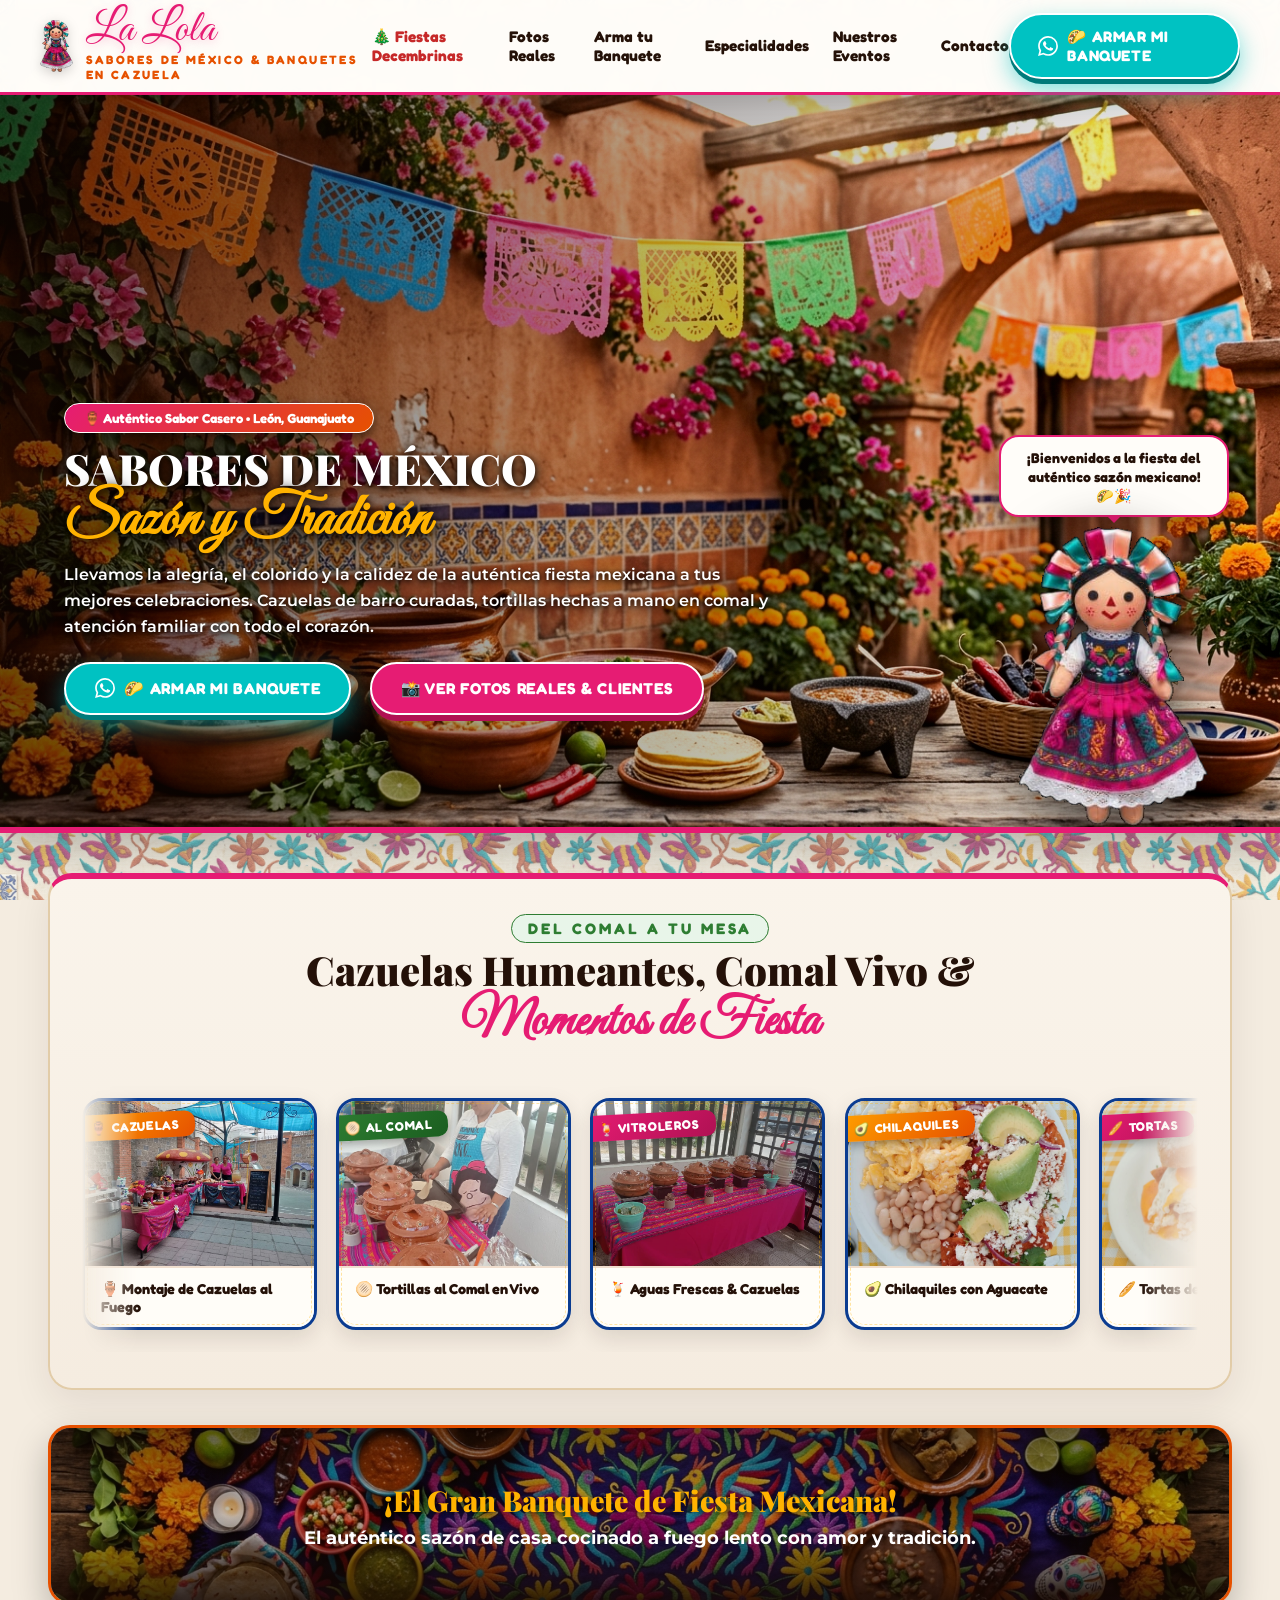
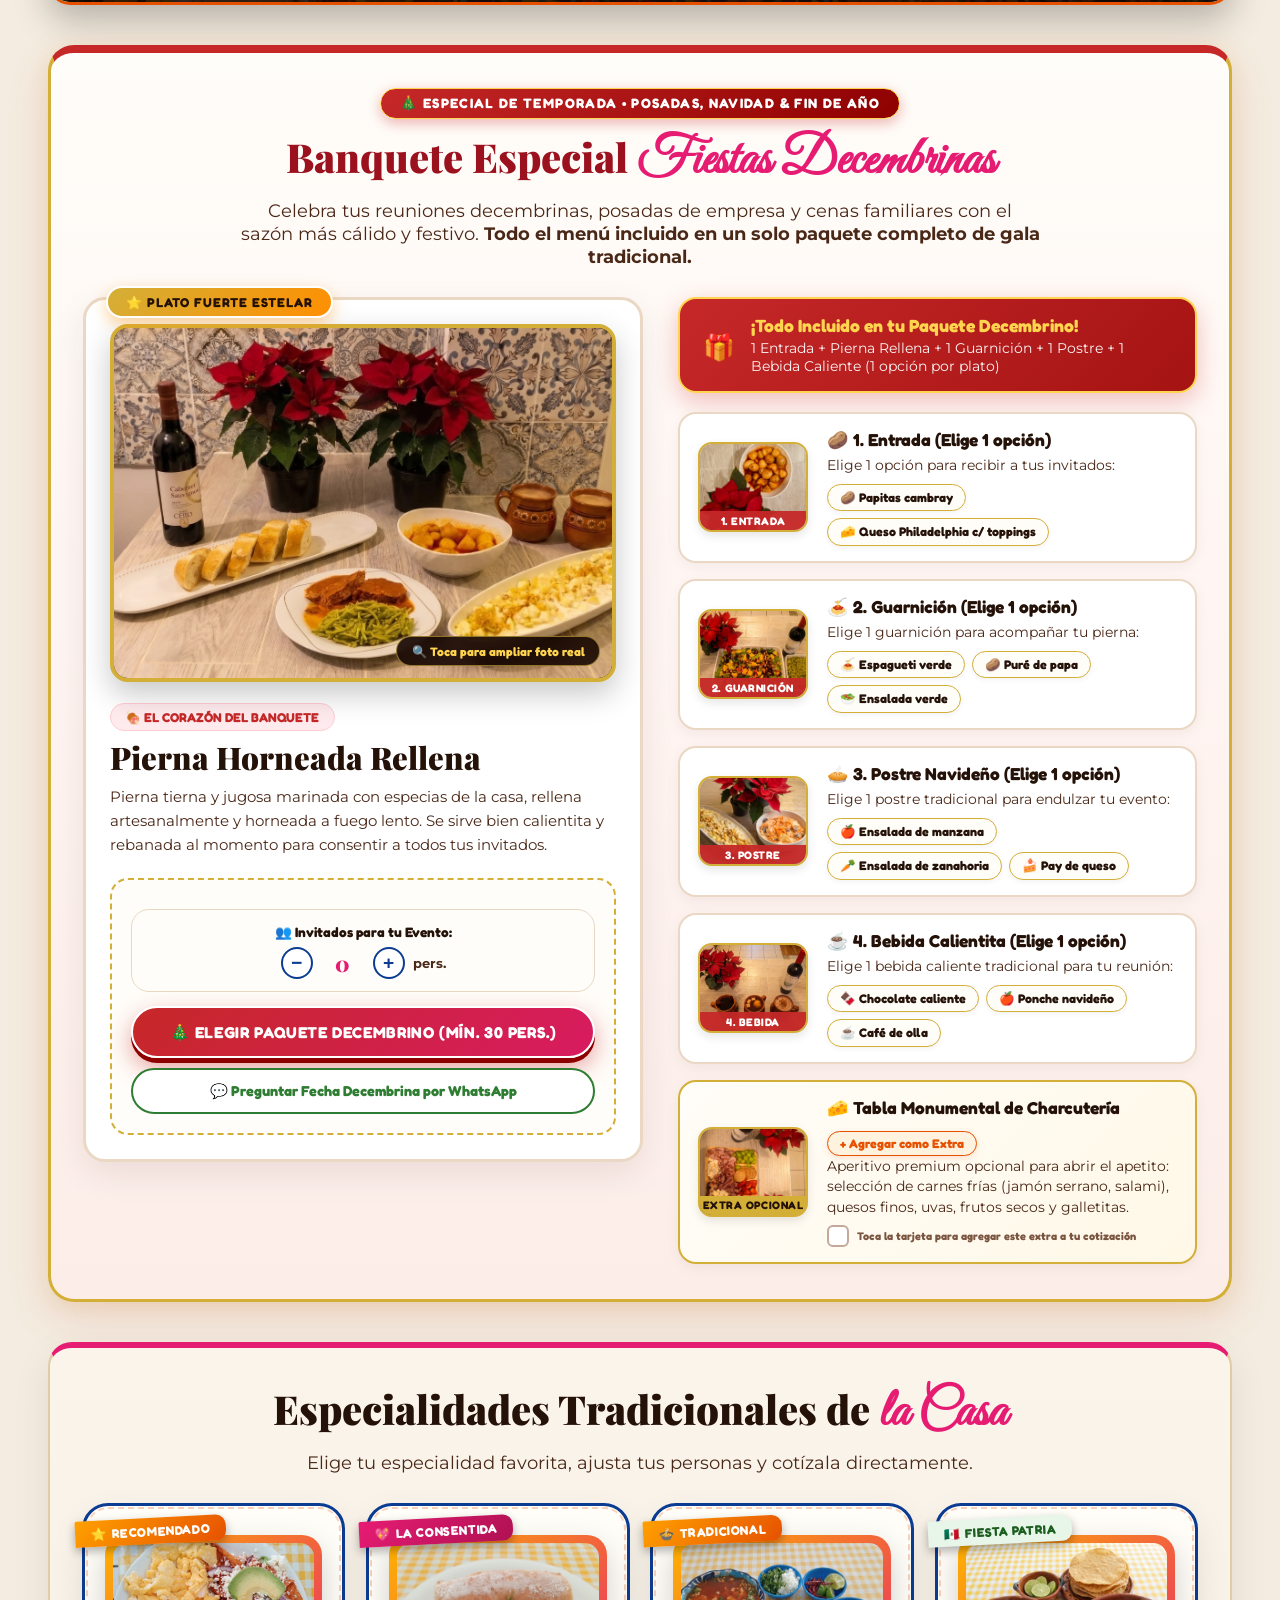
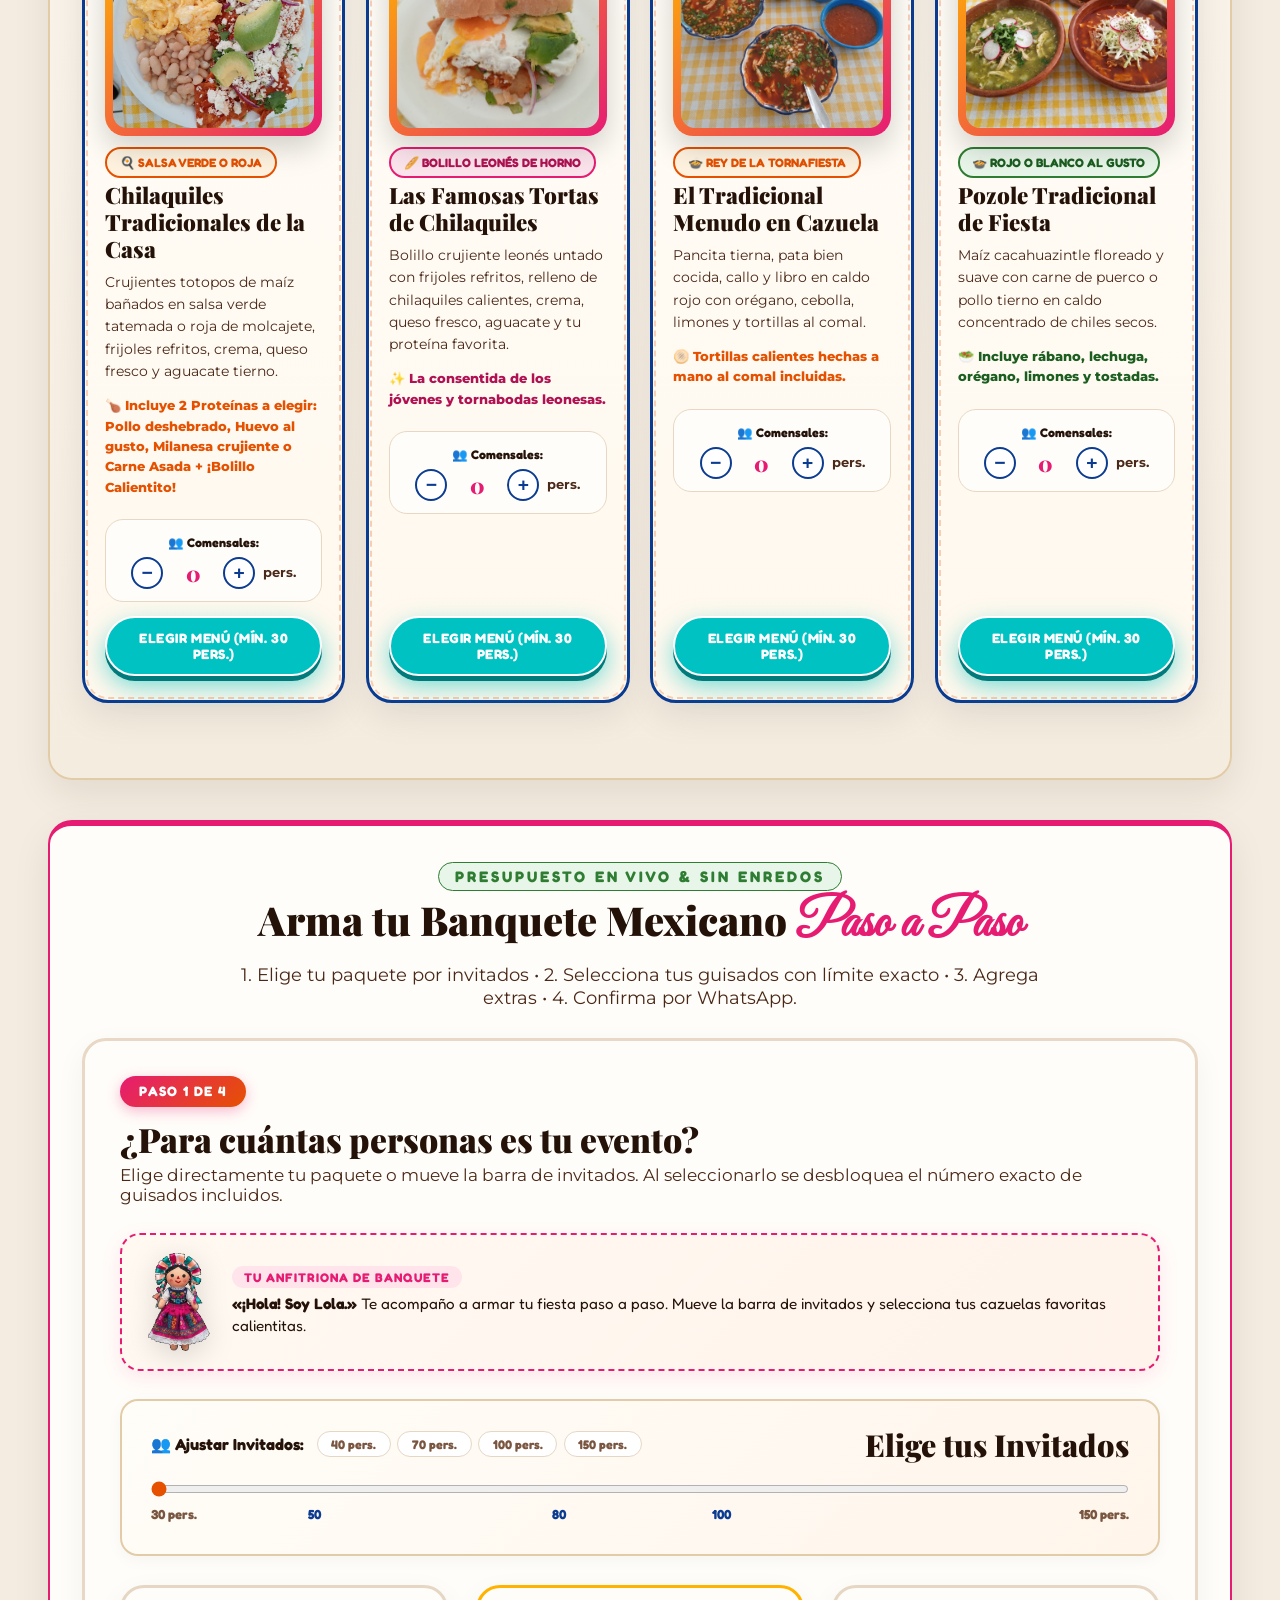
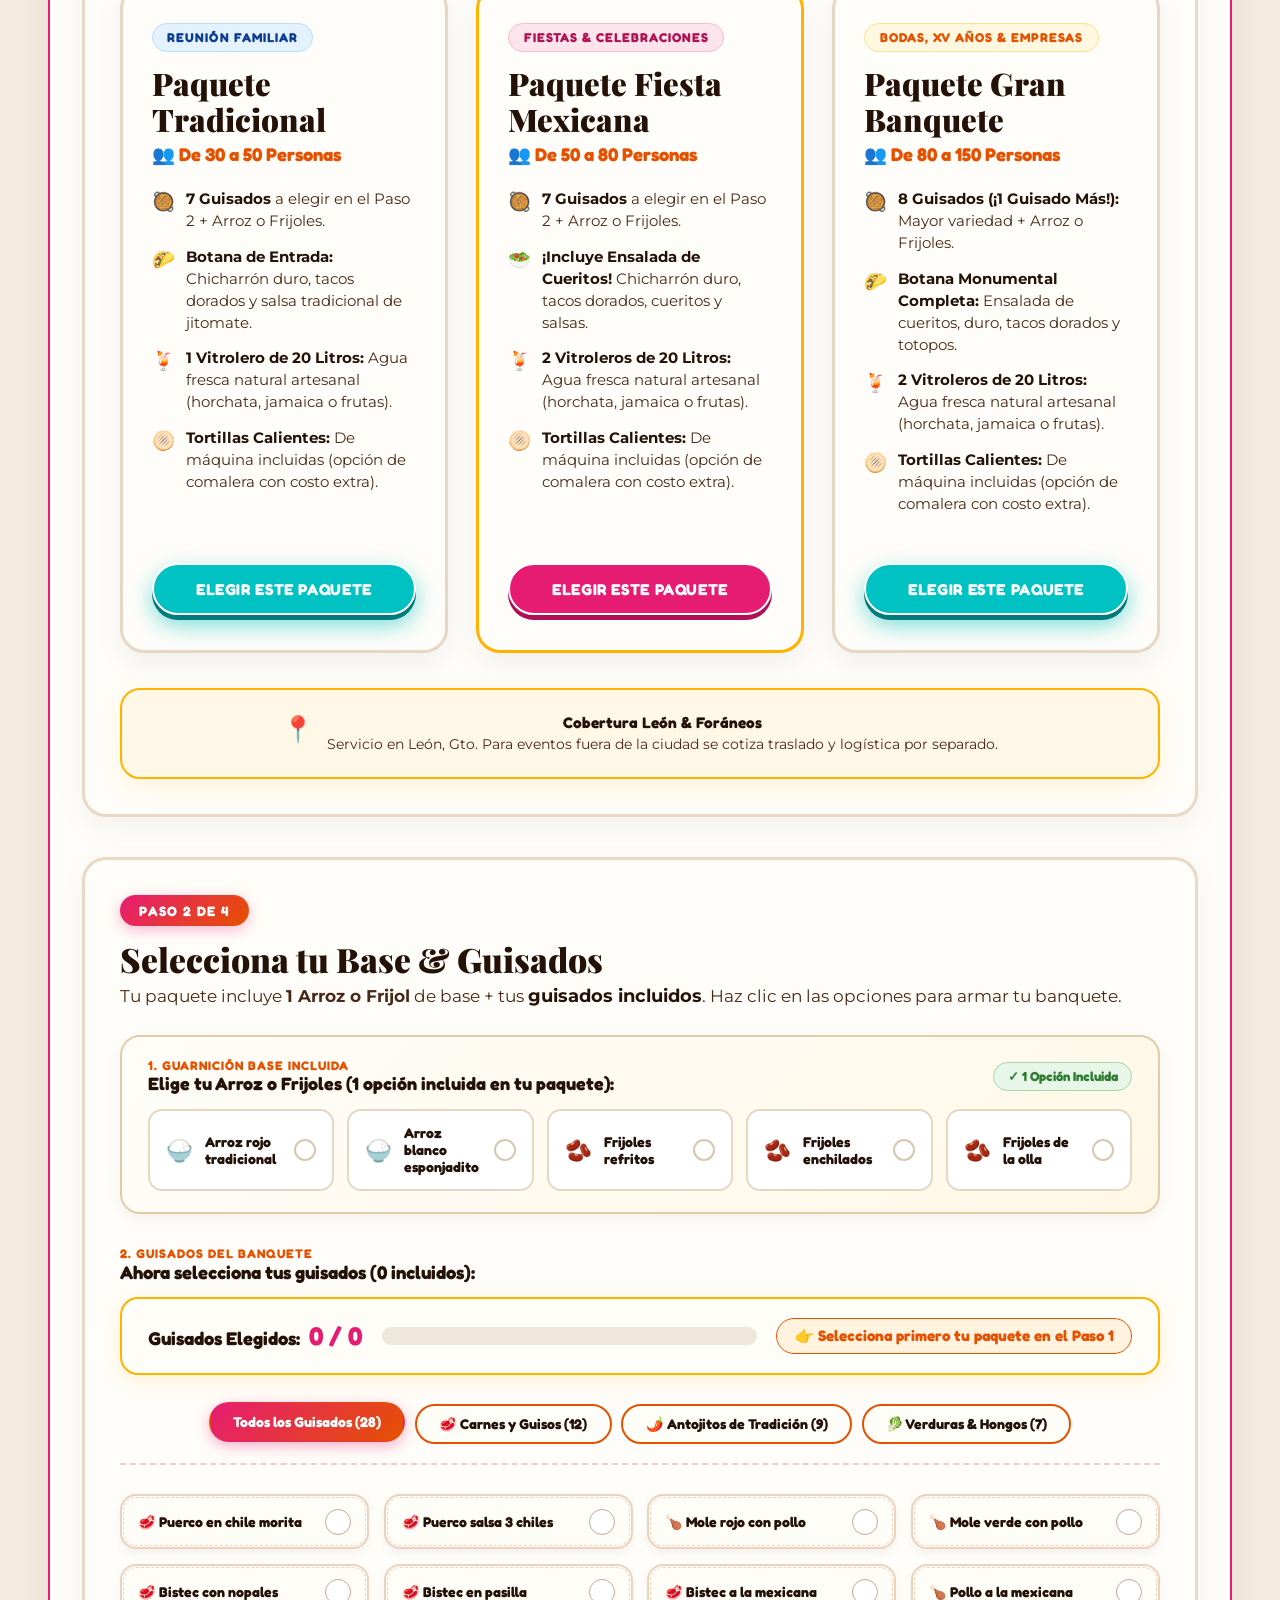
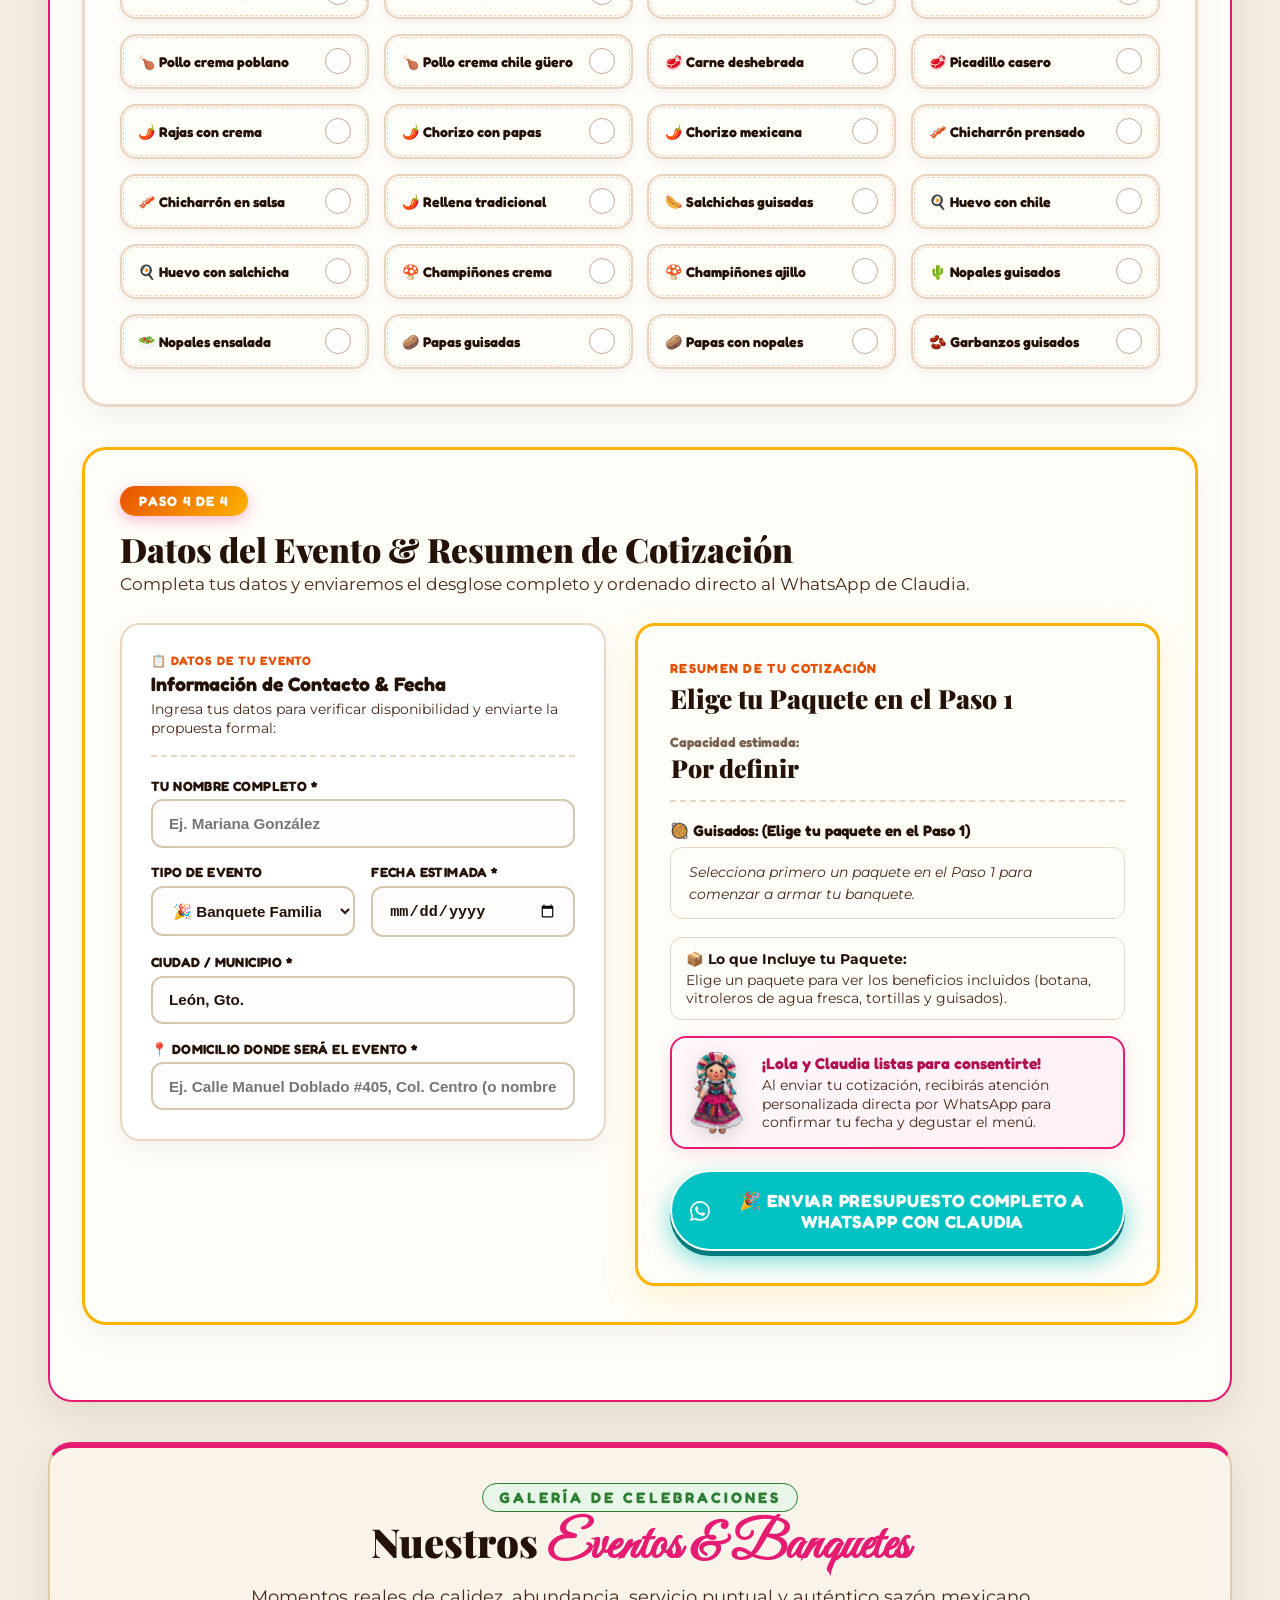
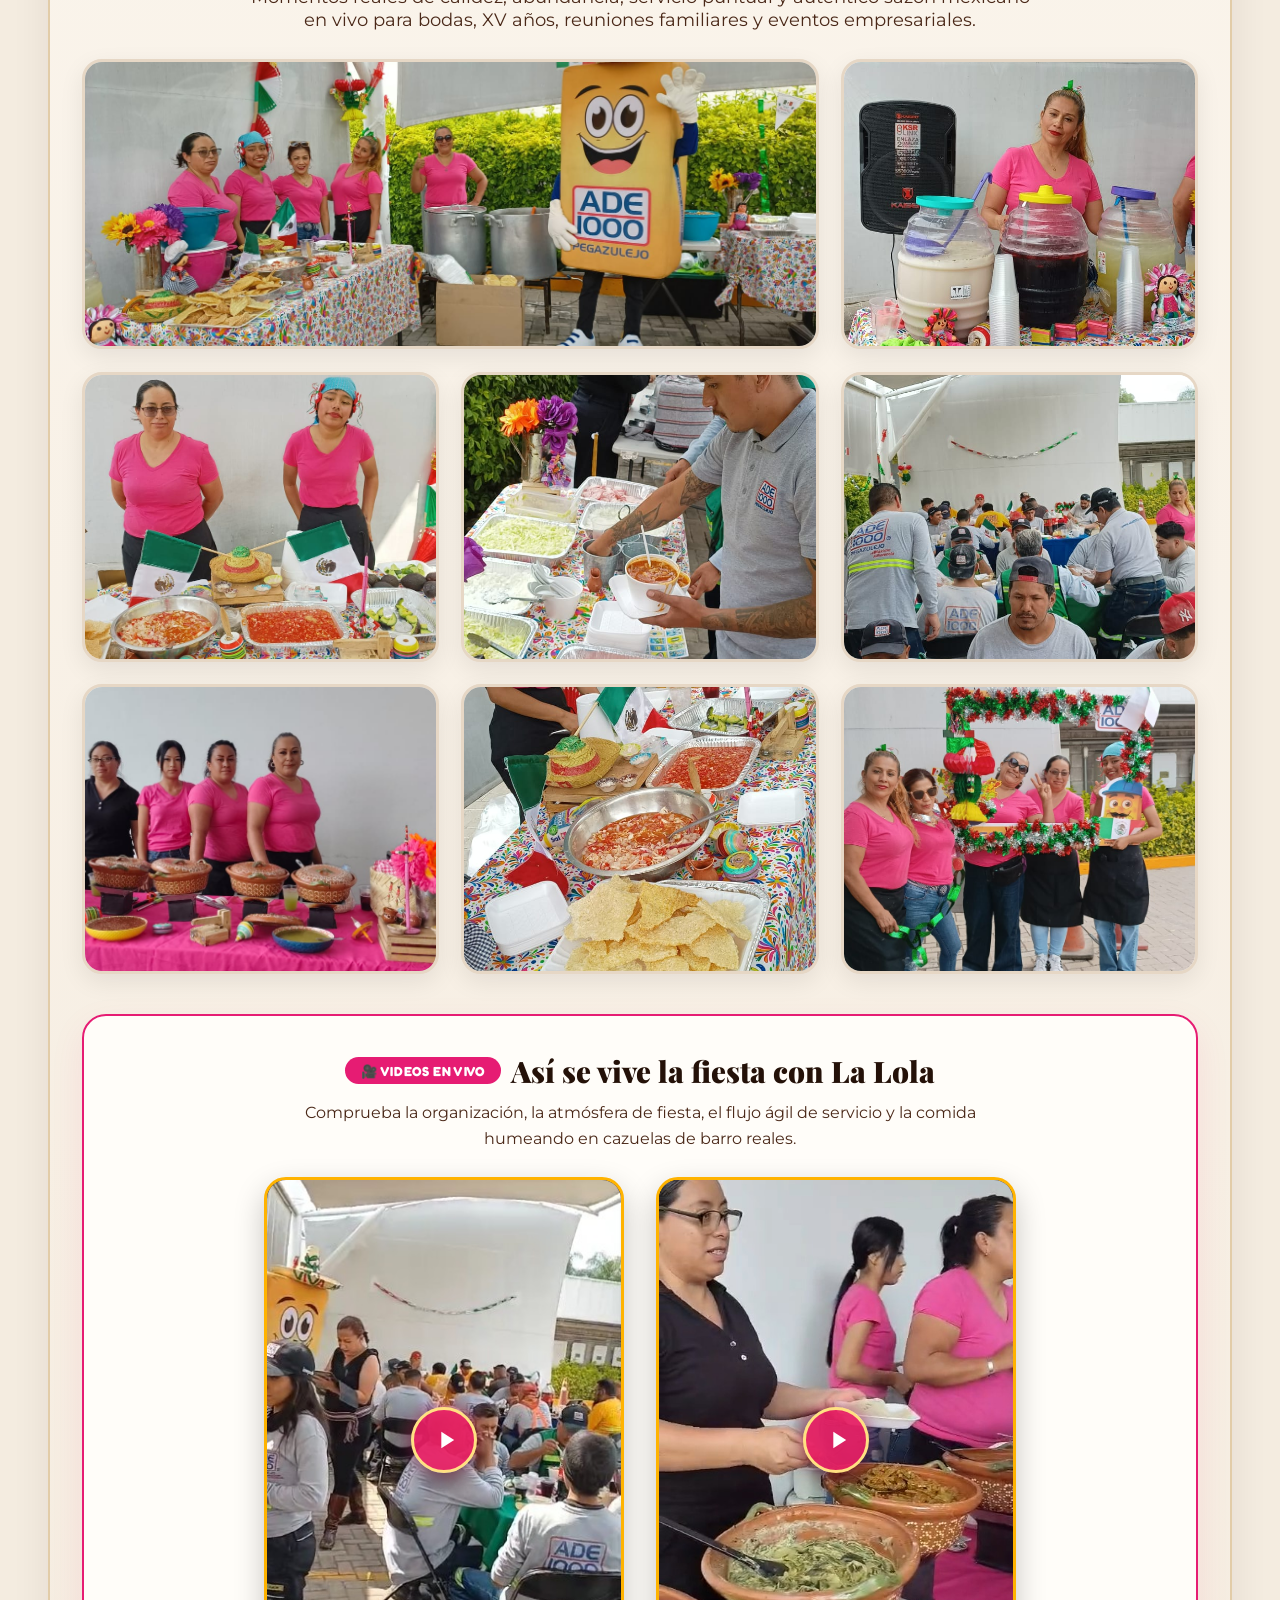
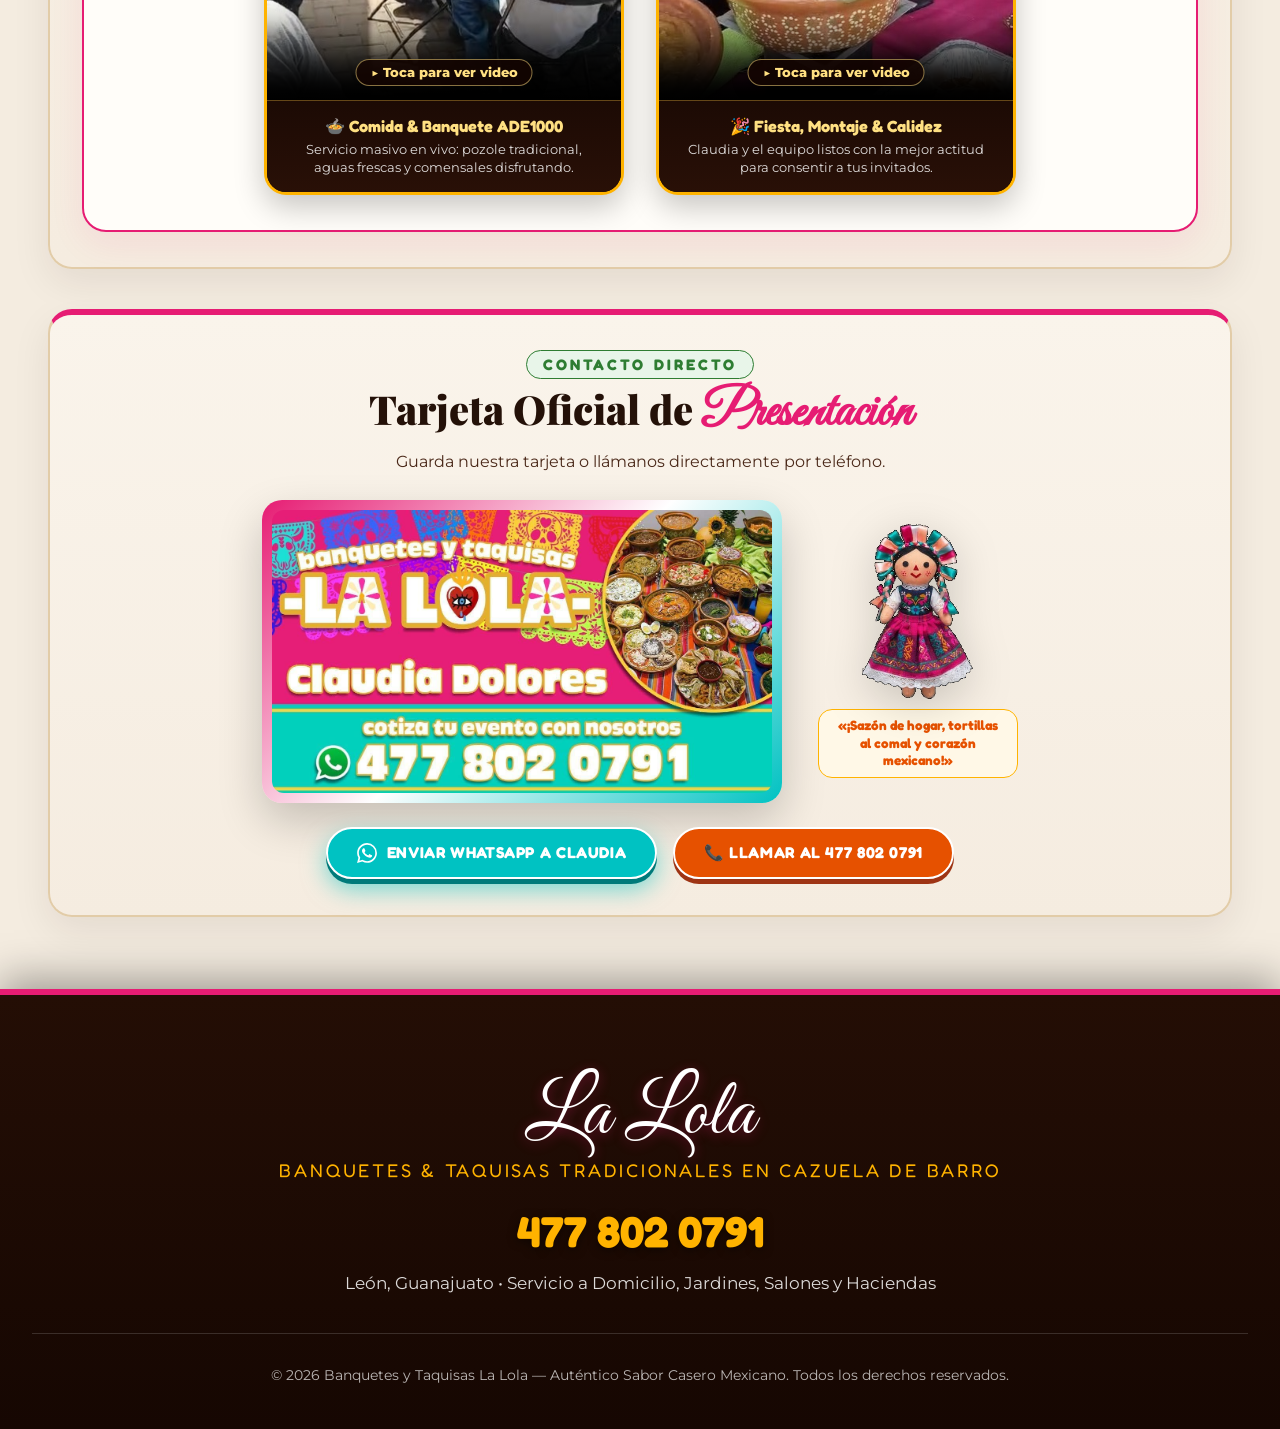
==== index_original_github.html @ 36b6bfe5 "Implementar reproduccion bajo demanda (Tap to Play) con preload none para maximo ahorro de datos y f" ====
<!DOCTYPE html>
<html lang="es">
<head>
    <meta charset="UTF-8">
    <meta name="viewport" content="width=device-width, initial-scale=1.0">
    <title>La Lola — Sabores de México & Banquetes Tradicionales en Cazuela</title>
    <meta name="description" content="Banquetes y Taquisas La Lola en León, Gto. Auténtico arte culinario mexicano, cazuelas de barro curadas, tortillas hechas al comal y banquetes festivos para bodas y celebraciones.">
    <meta property="og:title" content="La Lola — Sabores de México & Banquetes Tradicionales">
    <meta property="og:description" content="¡Bienvenidos a la Fiesta! Cazuelas de barro curadas, tortillas al comal y sazón casero para tus eventos en León y Guanajuato.">
    
    <meta name="theme-color" content="#E61C73">
    <meta name="apple-mobile-web-app-capable" content="yes">
    <meta name="apple-mobile-web-app-status-bar-style" content="black-translucent">
    <meta name="apple-mobile-web-app-title" content="La Lola">
    <link rel="manifest" href="manifest.json">
    <link rel="apple-touch-icon" href="img/mexican_folk_hero_banner.jpg">
    
    <!-- Fuentes Google: Festivas y de Rótulo Tradicional Mexicano -->
    <link rel="preconnect" href="https://fonts.googleapis.com">
    <link rel="preconnect" href="https://fonts.gstatic.com" crossorigin>
    <link href="https://fonts.googleapis.com/css2?family=Fredoka:wght@600;700;800&family=Great+Vibes&family=Montserrat:wght@500;600;700;800&family=Playfair+Display:ital,wght@0,700;0,900;1,700;1,900&display=block" rel="stylesheet">
    
    <!-- ANTI-FOUT: Evita 100% el brinco visual al recargar la página -->
    <style>
        html.wf-loading body { opacity: 0 !important; visibility: hidden !important; }
        html.wf-active body { opacity: 1 !important; visibility: visible !important; transition: opacity 0.25s ease-in; }
    </style>
    <script>
        document.documentElement.classList.add('wf-loading');
        if ('fonts' in document) {
            Promise.all([
                document.fonts.load("900 2rem 'Playfair Display'"),
                document.fonts.load("400 3rem 'Great Vibes'"),
                document.fonts.load("700 1rem 'Fredoka'"),
                document.fonts.load("600 1rem 'Montserrat'")
            ]).then(function() {
                document.documentElement.classList.remove('wf-loading');
                document.documentElement.classList.add('wf-active');
            }).catch(function() {
                document.documentElement.classList.remove('wf-loading');
                document.documentElement.classList.add('wf-active');
            });
            setTimeout(function() {
                document.documentElement.classList.remove('wf-loading');
                document.documentElement.classList.add('wf-active');
            }, 300);
        } else {
            document.documentElement.classList.remove('wf-loading');
            document.documentElement.classList.add('wf-active');
        }
    </script>
<style>
        :root {
            /* ===== PALETA VIVA DE FOLCLOR & GASTRONOMÍA MEXICANA ===== */
            --rosa-mexicano: #E61C73;
            --rosa-mexicano-dark: #B01153;
            --talavera-azul: #0B3C91;
            --talavera-azul-claro: #1976D2;
            --talavera-amarillo: #FFB300;
            --cempasuchil: #FF6D00;
            --cempasuchil-fuego: #E65100;
            --verde-mexicano: #2E7D32;
            --verde-agave: #1B5E20;
            
            /* Color Secundario Tarjeta / WhatsApp (#00C2C2) */
            --azul-turquesa: #00C2C2;
            --azul-turquesa-hover: #009E9E;
            --azul-turquesa-bevel: #007A7A;
            --azul-turquesa-glow: rgba(0, 194, 194, 0.55);
            
            /* Fondos y Textos */
            --bg-manta-crema: #FFFDF9;
            --chocolate-texto: #241108;
            --chocolate-suave: #4A2818;
            
            --font-title: 'Playfair Display', Georgia, serif;
            --font-folk: 'Fredoka', 'Montserrat', sans-serif;
            --font-cursive: 'Great Vibes', cursive;
            --font-body: 'Montserrat', sans-serif;
        }

        *, *::before, *::after { margin: 0; padding: 0; box-sizing: border-box; }

        html { scroll-behavior: smooth; }

        /* ===== FONDO GENERAL: TEXTURA DE BORDADO OTOMÍ & TALAVERA MEXICANA VIBRANTE ===== */
        body {
            font-family: var(--font-body);
            color: var(--chocolate-texto);
            overflow-x: hidden;
            background-color: #F4ECE0;
            background-image: 
                linear-gradient(rgba(255, 253, 248, 0.38), rgba(255, 253, 248, 0.38)),
                url('img/mexican_folk_pattern_bg.jpg');
            background-size: auto, 580px auto;
            background-attachment: fixed;
            -webkit-font-smoothing: antialiased;
        }

        /* ===== ENCABEZADO / NAVBAR ===== */
        header {
            background: rgba(255, 253, 249, 0.98);
            backdrop-filter: blur(15px);
            padding: 0.6rem 2.5rem;
            display: flex;
            align-items: center;
            justify-content: space-between;
            border-bottom: 3.5px solid var(--rosa-mexicano);
            box-shadow: 0 6px 25px rgba(0,0,0,0.18);
            position: sticky;
            top: 0;
            z-index: 1000;
        }

        .brand-logo {
            display: flex;
            flex-direction: column;
            text-decoration: none;
        }

        .brand-name {
            font-family: var(--font-cursive);
            font-size: 2.8rem;
            color: var(--rosa-mexicano);
            line-height: 0.9;
            text-shadow: 0 2px 8px rgba(230, 28, 115, 0.25);
        }

        .brand-tag {
            font-family: var(--font-folk);
            font-size: 0.75rem;
            font-weight: 800;
            letter-spacing: 0.2em;
            text-transform: uppercase;
            color: var(--cempasuchil-fuego);
            margin-top: 2px;
        }

        .nav-menu {
            display: flex;
            gap: 1.5rem;
            list-style: none;
            align-items: center;
        }

        .nav-link {
            text-decoration: none;
            font-family: var(--font-folk);
            font-size: 0.96rem;
            font-weight: 800;
            color: var(--chocolate-texto);
            transition: color 0.2s ease;
        }

        .nav-link:hover { color: var(--rosa-mexicano); }

        /* ===== BOTÓN TURQUESA VIVO 3D (#00C2C2) ===== */
        .btn-turquesa-3d {
            display: inline-flex;
            align-items: center;
            justify-content: center;
            gap: 0.6rem;
            padding: 0.9rem 1.8rem;
            background-color: var(--azul-turquesa);
            color: #FFFFFF !important;
            font-family: var(--font-folk);
            font-size: 0.98rem;
            font-weight: 800;
            letter-spacing: 0.04em;
            text-transform: uppercase;
            text-decoration: none;
            border-radius: 50px;
            border: 2px solid #FFFFFF;
            box-shadow: 0 5px 0 var(--azul-turquesa-bevel), 0 10px 25px var(--azul-turquesa-glow);
            transition: all 0.2s ease;
            cursor: pointer;
        }

        .btn-turquesa-3d svg { width: 20px; height: 20px; fill: currentColor; flex-shrink: 0; }

        .btn-turquesa-3d:hover {
            transform: translateY(2px);
            box-shadow: 0 3px 0 var(--azul-turquesa-bevel), 0 8px 20px rgba(0, 194, 194, 0.7);
            background-color: var(--azul-turquesa-hover);
        }

        .btn-turquesa-3d:active {
            transform: translateY(5px);
            box-shadow: 0 0 0 var(--azul-turquesa-bevel);
        }

        /* ===== HERO: ESCENARIO VISUAL COMPACTO Y ELEGANTE ===== */
        .hero-scenic-banner-container {
            position: relative;
            width: 100%;
            max-width: 100%;
            margin: 0 0 2rem 0;
            padding: 0;
        }

        .hero-scenic-card {
            position: relative;
            border-radius: 0;
            overflow: hidden;
            border: none;
            border-bottom: 6px solid var(--rosa-mexicano);
            box-shadow: 0 16px 45px rgba(0,0,0,0.28);
            background: #1A0A04;
            min-height: clamp(660px, 82vh, 880px);
            display: flex;
            align-items: flex-end;
            width: 100%;
            padding-bottom: 3.5rem;
        }

        .hero-scenic-bg-img {
            position: absolute;
            inset: 0;
            width: 100%;
            height: 100%;
            object-fit: cover;
            object-position: center 88%;
            opacity: 1;
            filter: brightness(1.08) contrast(1.05);
            transform: scale(1.02);
            transition: transform 6s ease;
        }

        .hero-scenic-card:hover .hero-scenic-bg-img {
            transform: scale(1.05);
        }

        .hero-scenic-overlay-gradient {
            position: absolute;
            inset: 0;
            background: linear-gradient(90deg, 
                rgba(18, 6, 2, 0.62) 0%, 
                rgba(18, 6, 2, 0.32) 48%, 
                rgba(18, 6, 2, 0.04) 100%
            );
        }

        .hero-scenic-content {
            position: relative;
            z-index: 10;
            max-width: 780px;
            padding: 3.5rem 2rem;
            margin-left: max(2rem, calc((100vw - 1440px) / 2));
            color: #FFFFFF;
        }

        .hero-pill-badge {
            display: inline-flex;
            align-items: center;
            gap: 0.5rem;
            background: linear-gradient(135deg, var(--rosa-mexicano), var(--cempasuchil-fuego));
            border: 1.5px solid #FFFFFF;
            color: #FFFFFF;
            padding: 0.35rem 1.2rem;
            border-radius: 50px;
            font-family: var(--font-folk);
            font-size: 0.82rem;
            font-weight: 800;
            margin-bottom: 0.8rem;
            box-shadow: 0 4px 12px rgba(0,0,0,0.5);
        }

        .hero-scenic-title {
            font-family: var(--font-title);
            font-size: clamp(1.8rem, 3.4vw, 2.7rem);
            font-weight: 900;
            line-height: 1.1;
            color: #FFFFFF;
            text-shadow: 0 4px 16px rgba(0,0,0,0.95), 0 2px 6px rgba(0,0,0,0.9);
            margin-bottom: 0.8rem;
        }

        .hero-scenic-title .cursive-highlight {
            color: var(--talavera-amarillo);
            font-family: var(--font-cursive);
            font-size: 1.35em;
            display: block;
            line-height: 0.95;
            text-shadow: 0 4px 20px rgba(0,0,0,0.95), 0 2px 8px rgba(0,0,0,0.9);
        }

        .hero-scenic-desc {
            font-size: 1.02rem;
            line-height: 1.6;
            color: #FFFFFF;
            margin-bottom: 1.4rem;
            font-weight: 600;
            text-shadow: 0 3px 12px rgba(0,0,0,0.95), 0 1px 4px rgba(0,0,0,0.9);
        }

        /* ===== CONTENEDOR DE SECCIONES: MARCO FOLCLÓRICO COMPACTO ===== */
        .main-folk-canvas {
            width: 95%;
            max-width: 1440px;
            margin: 2rem auto 4.5rem;
            padding: 0 1rem;
        }

        .section-folk-block {
            background: linear-gradient(180deg, #FAF4EB 0%, #F5ECE0 100%);
            border: 2px solid #E2CCA8;
            border-top: 6px solid var(--rosa-mexicano);
            border-radius: 24px;
            padding: 2.2rem 2rem;
            box-shadow: 0 14px 38px rgba(36, 17, 8, 0.08);
            margin-top: 2.5rem;
            position: relative;
        }

        .step-block {
            background: #FFFFFF;
            border: 2px solid #EAD8C5;
            border-radius: 20px;
            padding: 1.8rem 1.6rem;
            box-shadow: 0 6px 20px rgba(36, 17, 8, 0.04);
            margin-bottom: 2rem;
        }

        .section-folk-heading {
            text-align: center;
            max-width: 800px;
            margin: 0 auto 1.8rem;
        }

        .section-folk-heading .eyebrow-folk {
            font-family: var(--font-folk);
            font-size: 0.95rem;
            font-weight: 800;
            letter-spacing: 0.2em;
            text-transform: uppercase;
            color: var(--verde-mexicano);
            display: inline-block;
            margin-bottom: 0.3rem;
            background: #E8F5E9;
            padding: 0.25rem 1rem;
            border-radius: 30px;
            border: 1.5px solid var(--verde-mexicano);
        }

        .section-folk-heading h2 {
            font-family: var(--font-title);
            font-size: clamp(1.7rem, 3.2vw, 2.5rem);
            font-weight: 900;
            color: var(--chocolate-texto);
            line-height: 1.15;
            margin-bottom: 0.5rem;
        }

        .section-folk-heading h2 span {
            color: var(--rosa-mexicano);
            font-family: var(--font-cursive);
            font-size: 1.3em;
            display: inline-block;
        }

        /* ===== ETIQUETAS COLOQUIALES TIPO CINTA DE MERCADO ===== */
        .ribbon-market-tag {
            position: absolute;
            top: 12px;
            left: -10px;
            padding: 0.35rem 1rem;
            font-family: var(--font-folk);
            font-size: 0.78rem;
            font-weight: 900;
            letter-spacing: 0.05em;
            text-transform: uppercase;
            color: #FFFFFF;
            border-radius: 2px 10px 10px 0;
            box-shadow: 0 4px 10px rgba(0,0,0,0.3);
            transform: rotate(-3deg);
            z-index: 10;
        }

        .ribbon-market-tag.amarillo { background: linear-gradient(135deg, #FFA000, #E65100); }
        .ribbon-market-tag.rosa { background: linear-gradient(135deg, #E61C73, #B01153); }
        .ribbon-market-tag.verde { background: linear-gradient(135deg, #2E7D32, #1B5E20); }

        /* ===== BANNER BODEGÓN FESTIVO INTERMEDIO ===== */
        .festive-flatlay-banner {
            border-radius: 22px;
            overflow: hidden;
            border: 3.5px solid var(--cempasuchil-fuego);
            box-shadow: 0 15px 35px rgba(0,0,0,0.25);
            margin: 2.2rem 0;
            position: relative;
            height: 180px;
        }

        .festive-flatlay-banner img {
            width: 100%;
            height: 100%;
            object-fit: cover;
            display: block;
        }

        .festive-flatlay-banner-text {
            position: absolute;
            inset: 0;
            background: linear-gradient(0deg, rgba(20, 7, 2, 0.88) 0%, rgba(20, 7, 2, 0.25) 50%, rgba(20, 7, 2, 0.6) 100%);
            display: flex;
            flex-direction: column;
            align-items: center;
            justify-content: center;
            text-align: center;
            color: #FFFFFF;
            padding: 1.2rem;
        }

        .festive-flatlay-banner-text h3 {
            font-family: var(--font-title);
            font-size: 1.8rem;
            font-weight: 900;
            color: var(--talavera-amarillo);
            text-shadow: 0 2px 8px rgba(0,0,0,0.9);
        }

        /* ===== LOS 32 GUISADOS: FICHAS DE LOTERÍA & TABLITAS DE FONDA ===== */
        .filter-tabs-row {
            display: flex;
            justify-content: center;
            gap: 0.6rem;
            flex-wrap: wrap;
            margin-bottom: 1.8rem;
            padding-bottom: 1.2rem;
            border-bottom: 2px dashed rgba(230, 28, 115, 0.25);
        }

        .folk-tab-btn {
            background: #FFFDF8;
            border: 2px solid var(--cempasuchil-fuego);
            padding: 0.6rem 1.4rem;
            border-radius: 30px;
            font-family: var(--font-folk);
            font-size: 0.88rem;
            font-weight: 800;
            color: var(--chocolate-texto);
            cursor: pointer;
            transition: all 0.25s ease;
        }

        .folk-tab-btn.active, .folk-tab-btn:hover {
            background: linear-gradient(135deg, var(--rosa-mexicano), var(--cempasuchil-fuego));
            color: #FFFFFF;
            border-color: transparent;
            box-shadow: 0 4px 14px rgba(230, 28, 115, 0.35);
            transform: translateY(-2px);
        }

        .guisados-grid-32 {
            display: grid;
            grid-template-columns: repeat(auto-fill, minmax(215px, 1fr));
            gap: 0.9rem;
        }

        /* Ficha de Lotería Mexicana Tradicional */
        .guisado-item-card {
            background: #FFFDF8;
            border: 2px solid #E8D3BF;
            border-radius: 16px;
            padding: 0.8rem 1rem;
            display: flex;
            align-items: center;
            justify-content: space-between;
            cursor: pointer;
            user-select: none;
            box-shadow: 0 4px 10px rgba(36, 17, 8, 0.05);
            transition: all 0.25s ease;
            position: relative;
            outline: 1.2px dashed rgba(230, 81, 0, 0.25);
            outline-offset: -4px;
        }

        .guisado-item-card:hover {
            transform: translateY(-3px) rotate(-0.5deg);
            border-color: var(--rosa-mexicano);
            background: #FFF6FA;
            box-shadow: 0 8px 20px rgba(230, 28, 115, 0.2);
            outline-color: var(--rosa-mexicano);
        }

        .guisado-item-card.selected {
            background: linear-gradient(135deg, #FFF0F6 0%, #FFE5F0 100%);
            border-color: var(--rosa-mexicano);
            border-width: 2px;
            transform: translateY(-2px) scale(1.01);
            box-shadow: 0 6px 18px rgba(230, 28, 115, 0.25);
            outline-color: var(--rosa-mexicano);
        }

        .guisado-item-name {
            font-family: var(--font-folk);
            font-size: 0.88rem;
            font-weight: 800;
            color: var(--chocolate-texto);
            display: flex;
            align-items: center;
            gap: 0.55rem;
        }

        /* Sello Circular de Aprobado / Lotería */
        .guisado-check-box {
            width: 26px;
            height: 26px;
            border-radius: 50%;
            border: 1.5px solid #C4A89A;
            display: flex;
            align-items: center;
            justify-content: center;
            font-size: 0.85rem;
            font-weight: 900;
            color: transparent;
            transition: all 0.2s ease;
            flex-shrink: 0;
            background: #FFFFFF;
        }

        .guisado-item-card.selected .guisado-check-box {
            background: linear-gradient(135deg, var(--rosa-mexicano), var(--cempasuchil-fuego));
            border-color: #FFFFFF;
            color: #FFFFFF;
            box-shadow: 0 2px 6px rgba(230, 28, 115, 0.35);
        }

        /* ===== CHILAQUILES Y TORTAS: CAZUELAS DE FONDA ===== */
        .dishes-2col-layout {
            display: grid;
            grid-template-columns: 1fr 1fr;
            gap: 2.4rem;
            align-items: center;
            background: linear-gradient(180deg, #FFFDF8 0%, #FFF8ED 100%);
            border: 3.5px solid var(--talavera-azul);
            border-radius: 26px;
            padding: 2.2rem 2.2rem;
            box-shadow: 0 14px 35px rgba(0,0,0,0.08);
            position: relative;
            margin-bottom: 2rem;
            outline: 2px dashed rgba(230, 81, 0, 0.25);
            outline-offset: -6px;
        }

        .dishes-2col-layout.reversed { grid-template-columns: 1fr 1fr; }

        /* ===== 4 ESPECIALIDADES INDEPENDIENTES EN REJILLA HORIZONTAL ===== */
        .dishes-4col-horizontal-grid,
        .dishes-3col-horizontal-grid {
            display: grid;
            grid-template-columns: repeat(4, 1fr);
            gap: 1.3rem;
            align-items: stretch;
            margin-bottom: 2.5rem;
        }

        .dish-folk-card-col {
            display: flex;
            flex-direction: column;
            justify-content: space-between;
            background: linear-gradient(180deg, #FFFDF8 0%, #FFF8ED 100%);
            border: 3.5px solid var(--talavera-azul);
            border-radius: 26px;
            padding: 1.8rem 1.25rem 1.5rem;
            box-shadow: 0 14px 35px rgba(0,0,0,0.08);
            position: relative;
            outline: 2px dashed rgba(230, 81, 0, 0.25);
            outline-offset: -6px;
            transition: transform 0.3s ease, box-shadow 0.3s ease;
        }

        .dish-folk-card-col:hover {
            transform: translateY(-6px);
            box-shadow: 0 20px 42px rgba(0,0,0,0.13);
        }

        .dish-folk-card-col .dish-photo-talavera-frame {
            margin-bottom: 1rem;
        }

        .dish-folk-card-col .dish-photo-talavera-frame img {
            height: 185px;
            width: 100%;
            object-fit: cover;
            border-radius: 14px;
            display: block;
        }

        .dish-folk-card-col h3 {
            font-family: var(--font-title);
            font-size: 1.4rem;
            font-weight: 900;
            color: var(--chocolate-texto);
            margin: 0.7rem 0 0.5rem;
            line-height: 1.2;
        }

        .dish-folk-card-col p {
            font-size: 0.9rem;
            line-height: 1.55;
            color: var(--chocolate-suave);
            margin-bottom: 0.8rem;
        }

        .specialty-guest-selector {
            background: #FFFDF9;
            border: 1.5px solid #E8D8C3;
            border-radius: 18px;
            padding: 0.75rem 0.6rem;
            margin: 0.6rem 0 0.9rem;
            text-align: center;
        }

        .guest-counter-control {
            display: flex;
            align-items: center;
            justify-content: center;
            gap: 0.5rem;
            margin-top: 0.35rem;
        }

        .btn-guest-step {
            width: 32px;
            height: 32px;
            border-radius: 50%;
            border: 2px solid var(--talavera-azul);
            background: #FFFFFF;
            color: var(--talavera-azul);
            font-size: 1.2rem;
            font-weight: 900;
            cursor: pointer;
            display: inline-flex;
            align-items: center;
            justify-content: center;
            transition: all 0.2s ease;
            line-height: 1;
        }

        .btn-guest-step:hover {
            background: var(--talavera-azul);
            color: #FFFFFF;
            transform: scale(1.1);
        }

        .guest-number-val {
            font-family: var(--font-title);
            font-size: 1.35rem;
            font-weight: 900;
            color: var(--rosa-mexicano);
            min-width: 44px;
            text-align: center;
        }

        .dish-folk-card-col .btn-turquesa-3d {
            width: 100%;
            text-align: center;
            justify-content: center;
            margin-top: auto;
            padding: 0.75rem 0.8rem;
            font-size: 0.85rem;
            border-radius: 30px;
        }

        @media (max-width: 1240px) {
            .dishes-4col-horizontal-grid,
            .dishes-3col-horizontal-grid {
                grid-template-columns: repeat(2, 1fr);
                gap: 1.6rem;
            }
        }

        @media (max-width: 680px) {
            .dishes-4col-horizontal-grid,
            .dishes-3col-horizontal-grid {
                grid-template-columns: 1fr;
                gap: 1.8rem;
            }
        }

        .dish-photo-talavera-frame {
            position: relative;
            border-radius: 20px;
            padding: 8px;
            background: linear-gradient(135deg, var(--talavera-amarillo), var(--rosa-mexicano));
            box-shadow: 0 12px 30px rgba(0,0,0,0.18);
            cursor: pointer;
            transition: transform 0.3s ease;
        }

        .dish-photo-talavera-frame:hover {
            transform: scale(1.02) rotate(-0.5deg);
        }

        .dish-photo-talavera-frame img {
            width: 100%;
            height: 270px;
            object-fit: cover;
            border-radius: 14px;
            display: block;
        }

        /* ===== FOOTER RÚSTICO Y TRADICIONAL (HACIENDA & TALAVERA) ===== */
        footer {
            background: linear-gradient(180deg, #240E05 0%, #160702 100%);
            border-top: 6px solid var(--rosa-mexicano);
            padding: 5rem 2rem 2.8rem;
            text-align: center;
            color: #FFFFFF;
            position: relative;
            box-shadow: 0 -10px 40px rgba(0,0,0,0.35);
        }

        .footer-logo {
            font-family: var(--font-cursive);
            font-size: 5rem;
            color: #FFFFFF;
            line-height: 1;
            margin-bottom: 0.3rem;
            text-shadow: 0 3px 12px rgba(230, 28, 115, 0.4);
        }

        .footer-phone {
            font-family: var(--font-folk);
            font-size: 2.7rem;
            font-weight: 900;
            color: var(--talavera-amarillo);
            text-decoration: none;
            display: inline-block;
            margin: 1rem 0;
            text-shadow: 0 2px 10px rgba(0,0,0,0.5);
            transition: transform 0.2s ease, color 0.2s ease;
        }

        .footer-phone:hover { 
            color: #FFFFFF;
            transform: scale(1.05);
        }

        /* ===== CARRETE FOTOGRÁFICO DE BANQUETE EN MOVIMIENTO (INFINITE MARQUEE) ===== */
        .marquee-carousel-wrapper {
            position: relative;
            width: 100%;
            overflow: hidden;
            padding: 0.8rem 0 1.4rem;
            mask-image: linear-gradient(90deg, transparent 0%, #000 5%, #000 95%, transparent 100%);
            -webkit-mask-image: linear-gradient(90deg, transparent 0%, #000 5%, #000 95%, transparent 100%);
        }

        .marquee-track {
            display: flex;
            gap: 1.2rem;
            width: max-content;
            animation: marqueeFolk 45s linear infinite;
        }

        .marquee-carousel-wrapper:hover .marquee-track {
            animation-play-state: paused;
        }

        @keyframes marqueeFolk {
            0% { transform: translateX(0); }
            100% { transform: translateX(-50%); }
        }

        .marquee-photo-card {
            width: 235px;
            flex-shrink: 0;
            background: #FFFDF8;
            border: 3px solid var(--talavera-azul);
            border-radius: 20px;
            overflow: hidden;
            box-shadow: 0 8px 22px rgba(36, 17, 8, 0.12);
            position: relative;
            cursor: pointer;
            transition: all 0.35s ease;
            outline: 1.5px dashed rgba(255, 179, 0, 0.35);
            outline-offset: -6px;
        }

        .marquee-photo-card:hover {
            transform: translateY(-5px) scale(1.02) rotate(-0.5deg);
            border-color: var(--rosa-mexicano);
            box-shadow: 0 14px 35px rgba(230, 28, 115, 0.3);
        }

        .marquee-photo-img {
            width: 100%;
            height: 165px;
            object-fit: cover;
            display: block;
            transition: transform 0.5s ease;
        }

        .marquee-photo-card:hover .marquee-photo-img {
            transform: scale(1.06);
        }

        .marquee-photo-caption {
            padding: 0.75rem 1rem;
            font-family: var(--font-folk);
            font-size: 0.9rem;
            font-weight: 800;
            color: var(--chocolate-texto);
            display: flex;
            align-items: center;
            gap: 0.4rem;
            background: #FFFDF8;
            border-top: 2.5px solid #F0DECE;
        }

        .marquee-controls-row {
            display: flex;
            justify-content: center;
            align-items: center;
            gap: 1rem;
            margin-top: 1rem;
        }

        .marquee-ctrl-btn {
            background: #FFFDF8;
            border: 2px solid var(--rosa-mexicano);
            color: var(--rosa-mexicano);
            width: 38px;
            height: 38px;
            border-radius: 50%;
            display: flex;
            align-items: center;
            justify-content: center;
            font-size: 1.1rem;
            font-weight: 900;
            cursor: pointer;
            transition: all 0.2s ease;
            box-shadow: 0 3px 10px rgba(230, 28, 115, 0.2);
        }

        .marquee-ctrl-btn:hover {
            background: var(--rosa-mexicano);
            color: #FFFFFF;
            transform: scale(1.08);
        }

        /* Lightbox */
        .lightbox-modal {
            position: fixed;
            inset: 0;
            z-index: 9999;
            background: rgba(20,5,2,0.96);
            backdrop-filter: blur(20px);
            display: flex;
            align-items: center;
            justify-content: center;
            opacity: 0;
            visibility: hidden;
            transition: all 0.3s ease;
            cursor: pointer;
            padding: 2rem;
        }

        .lightbox-modal.active { opacity: 1; visibility: visible; }
        .lightbox-modal img {
            max-width: 90vw;
            max-height: 85vh;
            border-radius: 18px;
            border: 4px solid var(--talavera-amarillo);
            box-shadow: 0 20px 60px rgba(0,0,0,0.6);
            object-fit: contain;
            cursor: default;
        }

        .lightbox-close-btn {
            position: absolute;
            top: 20px;
            right: 25px;
            background: rgba(255, 255, 255, 0.25);
            border: 2px solid #FFFFFF;
            color: #FFFFFF;
            font-size: 1.5rem;
            width: 46px;
            height: 46px;
            border-radius: 50%;
            cursor: pointer;
            display: flex;
            align-items: center;
            justify-content: center;
            transition: all 0.2s ease;
            z-index: 10005;
        }

        .lightbox-close-btn:hover {
            background: #C62828;
            transform: scale(1.12);
        }

        /* ===== SECCIÓN PAQUETES TRADICIONALES ===== */
        .packages-grid {
            display: grid;
            grid-template-columns: repeat(3, 1fr);
            gap: 1.8rem;
            margin-top: 1.5rem;
        }

        .package-card {
            background: #FFFDF9;
            border-radius: 24px;
            border: 3.5px solid #E6D7C5;
            padding: 2.2rem 1.8rem;
            position: relative;
            display: flex;
            flex-direction: column;
            justify-content: space-between;
            box-shadow: 0 10px 30px rgba(0,0,0,0.06);
            transition: all 0.3s cubic-bezier(0.165, 0.84, 0.44, 1);
            cursor: pointer;
        }

        .package-card:hover {
            transform: translateY(-6px);
            box-shadow: 0 18px 45px rgba(230, 28, 115, 0.16);
            border-color: var(--rosa-mexicano);
        }

        .package-card.featured {
            border-color: var(--talavera-amarillo);
        }

        .package-card.selected-active {
            border-color: var(--rosa-mexicano) !important;
            box-shadow: 0 16px 45px rgba(230, 28, 115, 0.28) !important;
            background: linear-gradient(180deg, #FFF0F5 0%, #FFFDF9 38%) !important;
            transform: scale(1.02);
            z-index: 2;
        }

        .package-selected-marker {
            display: none;
            background: var(--rosa-mexicano);
            color: #FFFFFF;
            font-family: var(--font-folk);
            font-size: 0.82rem;
            font-weight: 900;
            text-transform: uppercase;
            padding: 0.35rem 0.9rem;
            border-radius: 30px;
            margin-bottom: 0.8rem;
            text-align: center;
            box-shadow: 0 4px 12px rgba(230, 28, 115, 0.3);
            width: fit-content;
        }

        .package-card.selected-active .package-selected-marker {
            display: inline-block;
        }

        .package-ribbon-featured {
            position: absolute;
            top: -15px;
            right: 25px;
            background: var(--cempasuchil-fuego);
            color: #FFFFFF;
            font-family: var(--font-folk);
            font-size: 0.8rem;
            font-weight: 900;
            text-transform: uppercase;
            letter-spacing: 0.08em;
            padding: 0.4rem 1.1rem;
            border-radius: 30px;
            box-shadow: 0 6px 18px rgba(230, 81, 0, 0.4);
        }

        .btn-preset-guest {
            background: #FFFFFF;
            border: 1.5px solid #E6D7C5;
            border-radius: 20px;
            padding: 0.28rem 0.85rem;
            font-family: var(--font-folk);
            font-size: 0.78rem;
            font-weight: 800;
            color: #7A5540;
            cursor: pointer;
            transition: all 0.2s ease;
        }
        .btn-preset-guest:hover {
            border-color: var(--cempasuchil-fuego);
            color: var(--chocolate-texto);
        }
        .btn-preset-guest.active {
            background: #FFF3E0;
            border-color: var(--cempasuchil-fuego);
            color: var(--cempasuchil-fuego);
            box-shadow: 0 2px 8px rgba(229, 81, 0, 0.2);
            font-weight: 900;
        }

        /* ===== TARJETAS SELECTORAS DE GUARNICIÓN BASE (ARROZ O FRIJOLES) ===== */
        .base-option-card {
            background: #FFFFFF;
            border: 2px solid #E6D7C5;
            border-radius: 14px;
            padding: 0.85rem 1rem;
            cursor: pointer;
            display: flex;
            align-items: center;
            gap: 0.75rem;
            transition: all 0.2s ease;
            user-select: none;
        }
        .base-option-card:hover {
            border-color: var(--cempasuchil-fuego);
            transform: translateY(-2px);
            box-shadow: 0 4px 12px rgba(229, 81, 0, 0.12);
        }
        .base-option-card.selected {
            background: #FFF8E7;
            border-color: var(--cempasuchil-fuego);
            box-shadow: 0 4px 14px rgba(229, 81, 0, 0.2);
        }
        .base-option-card .base-name {
            font-family: var(--font-folk);
            font-size: 0.88rem;
            font-weight: 800;
            color: var(--chocolate-texto);
            display: block;
        }
        .base-check-indicator {
            width: 22px;
            height: 22px;
            border-radius: 50%;
            border: 2px solid #D6C7B2;
            display: flex;
            align-items: center;
            justify-content: center;
            font-size: 0.75rem;
            font-weight: 900;
            color: transparent;
            transition: all 0.2s ease;
        }
        .base-option-card.selected .base-check-indicator {
            background: var(--cempasuchil-fuego);
            border-color: var(--cempasuchil-fuego);
            color: #FFFFFF;
        }

        .package-badge {
            display: inline-block;
            font-family: var(--font-folk);
            font-size: 0.8rem;
            font-weight: 800;
            text-transform: uppercase;
            letter-spacing: 0.08em;
            padding: 0.35rem 0.9rem;
            border-radius: 20px;
            margin-bottom: 0.9rem;
            width: fit-content;
        }

        .package-badge.azul { background: #E3F2FD; color: var(--talavera-azul); border: 1.5px solid #BBDEFB; }
        .package-badge.rosa { background: #FCE4EC; color: var(--rosa-mexicano-dark); border: 1.5px solid #F8BBD0; }
        .package-badge.dorado { background: #FFF8E1; color: var(--cempasuchil-fuego); border: 1.5px solid #FFE082; }

        .package-title {
            font-family: var(--font-title);
            font-size: 1.95rem;
            font-weight: 900;
            color: var(--chocolate-texto);
            margin-bottom: 0.3rem;
            line-height: 1.15;
        }

        .package-capacity {
            font-family: var(--font-folk);
            font-size: 1.15rem;
            font-weight: 800;
            color: var(--cempasuchil-fuego);
            margin-bottom: 1.4rem;
            display: flex;
            align-items: center;
            gap: 0.4rem;
        }

        .package-features {
            list-style: none;
            display: flex;
            flex-direction: column;
            gap: 0.85rem;
            margin-bottom: 2rem;
            flex-grow: 1;
        }

        .package-feature-item {
            display: flex;
            align-items: flex-start;
            gap: 0.7rem;
            font-size: 0.95rem;
            line-height: 1.45;
            color: var(--chocolate-suave);
        }

        .package-feature-item strong {
            color: var(--chocolate-texto);
        }

        .package-feature-icon {
            font-size: 1.15rem;
            flex-shrink: 0;
            margin-top: 1px;
        }

        .package-notes-banner {
            margin-top: 2.2rem;
            background: #FFF8E7;
            border: 2.5px solid var(--talavera-amarillo);
            border-radius: 20px;
            padding: 1.4rem 1.8rem;
            display: grid;
            grid-template-columns: repeat(auto-fit, minmax(240px, 1fr));
            gap: 1.3rem;
            box-shadow: 0 8px 24px rgba(255, 179, 0, 0.12);
        }

        .package-note-item {
            display: flex;
            align-items: flex-start;
            gap: 0.8rem;
        }

        .package-note-item strong {
            display: block;
            font-family: var(--font-folk);
            font-size: 0.96rem;
            color: var(--chocolate-texto);
            margin-bottom: 0.2rem;
        }

        .package-note-item p {
            font-size: 0.88rem;
            color: var(--chocolate-suave);
            line-height: 1.4;
        }

        /* ===== ARMADOR DE BANQUETE UNIFICADO PASO A PASO ===== */
        .step-block {
            background: #FFFDF9;
            border-radius: 24px;
            border: 3.5px solid #E8D8C5;
            padding: 2.2rem;
            margin-bottom: 2.5rem;
            box-shadow: 0 10px 30px rgba(0,0,0,0.05);
            position: relative;
        }

        .step-badge {
            display: inline-flex;
            align-items: center;
            gap: 0.5rem;
            background: linear-gradient(135deg, var(--rosa-mexicano), var(--cempasuchil-fuego));
            color: #FFFFFF;
            font-family: var(--font-folk);
            font-size: 0.85rem;
            font-weight: 900;
            text-transform: uppercase;
            letter-spacing: 0.1em;
            padding: 0.45rem 1.2rem;
            border-radius: 30px;
            margin-bottom: 0.8rem;
            box-shadow: 0 4px 14px rgba(230, 28, 115, 0.3);
        }

        .step-title {
            font-family: var(--font-title);
            font-size: 2.1rem;
            font-weight: 900;
            color: var(--chocolate-texto);
            margin-bottom: 0.3rem;
            line-height: 1.2;
        }

        .step-desc {
            font-size: 1.05rem;
            color: var(--chocolate-suave);
            margin-bottom: 1.8rem;
        }

        /* Tracker de Guisados */
        .guisado-progress-box {
            background: #FFFDF8;
            border: 2.5px solid var(--talavera-amarillo);
            border-radius: 18px;
            padding: 1.2rem 1.6rem;
            margin-bottom: 1.8rem;
            display: flex;
            align-items: center;
            justify-content: space-between;
            flex-wrap: wrap;
            gap: 1.2rem;
            box-shadow: 0 6px 20px rgba(255, 179, 0, 0.15);
        }

        .progress-info {
            display: flex;
            align-items: baseline;
            gap: 0.6rem;
            font-family: var(--font-folk);
            font-size: 1.15rem;
            font-weight: 800;
            color: var(--chocolate-texto);
        }

        .progress-info strong {
            font-size: 1.6rem;
            color: var(--rosa-mexicano);
        }

        .progress-bar-track {
            flex: 1;
            min-width: 220px;
            height: 18px;
            background: #EFE6DC;
            border-radius: 20px;
            overflow: hidden;
            position: relative;
        }

        .progress-bar-fill {
            height: 100%;
            background: linear-gradient(90deg, var(--talavera-amarillo), var(--rosa-mexicano));
            border-radius: 20px;
            width: 0%;
            transition: width 0.35s ease;
        }

        .progress-status-badge {
            font-family: var(--font-folk);
            font-size: 0.95rem;
            font-weight: 800;
            padding: 0.45rem 1.1rem;
            border-radius: 30px;
            background: #FFF3E0;
            color: var(--cempasuchil-fuego);
            border: 1.5px solid var(--cempasuchil-fuego);
            display: flex;
            align-items: center;
            gap: 0.4rem;
        }

        .progress-status-badge.complete {
            background: #E8F5E9;
            color: var(--verde-mexicano);
            border-color: var(--verde-mexicano);
        }

        .guisado-limit-alert {
            display: none;
            background: #FFF3E0;
            border: 2px solid var(--cempasuchil-fuego);
            color: var(--cempasuchil-fuego);
            border-radius: 14px;
            padding: 0.85rem 1.3rem;
            margin-bottom: 1.5rem;
            font-family: var(--font-folk);
            font-size: 0.95rem;
            font-weight: 800;
            align-items: center;
            gap: 0.6rem;
            animation: shake 0.4s ease;
        }

        @keyframes shake {
            0%, 100% { transform: translateX(0); }
            20%, 60% { transform: translateX(-6px); }
            40%, 80% { transform: translateX(6px); }
        }

        /* Extras Grid */
        .extras-grid {
            display: grid;
            grid-template-columns: repeat(auto-fit, minmax(280px, 1fr));
            gap: 1.2rem;
        }

        .extra-card {
            background: #FFFDF9;
            border: 2.5px solid #E6D7C5;
            border-radius: 18px;
            padding: 1.3rem;
            cursor: pointer;
            display: flex;
            gap: 1rem;
            align-items: flex-start;
            transition: all 0.25s ease;
            user-select: none;
        }

        .extra-card:hover {
            border-color: var(--rosa-mexicano);
            transform: translateY(-3px);
            box-shadow: 0 8px 20px rgba(0,0,0,0.06);
        }

        .extra-card.selected {
            border-color: var(--rosa-mexicano);
            background: #FFF5F9;
            box-shadow: 0 8px 24px rgba(230, 28, 115, 0.18);
        }

        .extra-card-checkbox {
            width: 24px;
            height: 24px;
            border-radius: 6px;
            border: 2px solid #C4B2A0;
            display: flex;
            align-items: center;
            justify-content: center;
            flex-shrink: 0;
            margin-top: 2px;
            background: #FFFFFF;
            font-weight: 900;
            color: transparent;
            transition: all 0.2s ease;
        }

        .extra-card.selected .extra-card-checkbox {
            background: var(--rosa-mexicano);
            border-color: var(--rosa-mexicano);
            color: #FFFFFF;
        }

        /* Live Summary Card */
        .live-summary-box {
            background: #FFFDF8;
            border: 3px solid var(--talavera-amarillo);
            border-radius: 20px;
            padding: 2rem;
            box-shadow: 0 12px 35px rgba(255, 179, 0, 0.15);
            margin-top: 2rem;
        }

        .summary-header-row {
            display: flex;
            justify-content: space-between;
            align-items: center;
            border-bottom: 2px dashed #E6D7C5;
            padding-bottom: 1rem;
            margin-bottom: 1.2rem;
            flex-wrap: wrap;
            gap: 1rem;
        }

        /* ===== PASO 4: LAYOUT EN DOBLE COLUMNA HORIZONTAL (SPLIT 50/50 EN DESKTOP) ===== */
        .quote-step4-split-layout {
            display: grid;
            grid-template-columns: 1fr 1.08fr;
            gap: 1.8rem;
            align-items: start;
            margin-top: 1.4rem;
        }

        .quote-inputs-card {
            background: #FFFFFF;
            border: 2px solid #EAD8C5;
            border-radius: 20px;
            padding: 1.8rem;
            box-shadow: 0 8px 25px rgba(36, 17, 8, 0.05);
        }

        .quote-card-header {
            border-bottom: 2px dashed #EAD8C5;
            padding-bottom: 1rem;
            margin-bottom: 1.3rem;
        }

        .quote-card-header h4 {
            font-family: var(--font-folk);
            font-size: 1.22rem;
            font-weight: 900;
            color: var(--chocolate-texto);
            margin-top: 0.2rem;
        }

        .quote-card-header p {
            font-size: 0.88rem;
            color: var(--chocolate-suave);
            margin-top: 0.25rem;
            line-height: 1.4;
        }

        .quote-fields-stack {
            display: flex;
            flex-direction: column;
            gap: 1.05rem;
        }

        .form-group-folk {
            display: flex;
            flex-direction: column;
            gap: 0.35rem;
        }

        .form-group-folk label {
            font-family: var(--font-folk);
            font-size: 0.84rem;
            font-weight: 800;
            text-transform: uppercase;
            color: var(--chocolate-texto);
            letter-spacing: 0.03em;
        }

        .form-group-folk input,
        .form-group-folk select {
            background: #FFFDFB;
            border: 2px solid #D6C7B2;
            border-radius: 12px;
            padding: 0.85rem 1rem;
            font-size: 0.95rem;
            font-weight: 600;
            color: var(--chocolate-texto);
            transition: all 0.2s ease;
            width: 100%;
            box-sizing: border-box;
        }

        .form-group-folk input:focus,
        .form-group-folk select:focus {
            border-color: var(--cempasuchil-fuego);
            outline: none;
            box-shadow: 0 0 0 3px rgba(229, 81, 0, 0.15);
            background: #FFFFFF;
        }

        .form-row-2col {
            display: grid;
            grid-template-columns: 1fr 1fr;
            gap: 1rem;
        }

        .quote-step4-split-layout .live-summary-box {
            margin-top: 0;
            position: sticky;
            top: 20px;
        }

        @media (max-width: 992px) {
            .quote-step4-split-layout {
                grid-template-columns: 1fr;
                gap: 1.5rem;
            }
            .form-row-2col {
                grid-template-columns: 1fr;
            }
            .quote-inputs-card {
                padding: 1.3rem 1rem;
            }
            .quote-step4-split-layout .live-summary-box {
                position: static;
            }
        }

        /* ===== GALERÍA DE EVENTOS Y CELEBRACIONES ===== */
        .ade-grid-gallery {
            display: grid;
            grid-template-columns: repeat(12, 1fr);
            gap: 1.4rem;
            margin-bottom: 2.2rem;
        }

        .ade-photo-card {
            border-radius: 20px;
            overflow: hidden;
            background: #FFFDF9;
            border: 3.5px solid #E6D7C5;
            box-shadow: 0 8px 25px rgba(0,0,0,0.08);
            cursor: pointer;
            position: relative;
            transition: all 0.35s ease;
        }

        .ade-photo-card.span-6 { grid-column: span 6; height: 320px; }
        .ade-photo-card.span-4 { grid-column: span 4; height: 290px; }
        .ade-photo-card.span-8 { grid-column: span 8; height: 290px; }
        .ade-photo-card.span-12 { grid-column: span 12; height: 350px; }

        .ade-photo-card:hover {
            transform: translateY(-6px);
            border-color: var(--rosa-mexicano);
            box-shadow: 0 16px 38px rgba(230, 28, 115, 0.22);
        }

        .ade-photo-card img {
            width: 100%;
            height: 100%;
            object-fit: cover;
            display: block;
            transition: transform 0.5s ease;
        }

        .ade-photo-card:hover img {
            transform: scale(1.05);
        }

        .ade-photo-badge {
            position: absolute;
            top: 14px;
            left: 14px;
            background: rgba(255, 253, 249, 0.95);
            backdrop-filter: blur(8px);
            padding: 0.35rem 0.9rem;
            border-radius: 20px;
            font-family: var(--font-folk);
            font-size: 0.78rem;
            font-weight: 800;
            color: var(--chocolate-texto);
            box-shadow: 0 4px 12px rgba(0,0,0,0.15);
            z-index: 2;
        }

        .ade-photo-caption {
            position: absolute;
            bottom: 0;
            left: 0;
            right: 0;
            background: linear-gradient(180deg, transparent 0%, rgba(20,5,2,0.88) 100%);
            color: #FFFFFF;
            padding: 2.5rem 1.2rem 1rem 1.2rem;
            font-family: var(--font-folk);
            font-size: 0.92rem;
            font-weight: 700;
            line-height: 1.35;
        }

        .ade-trust-pills {
            display: grid;
            grid-template-columns: repeat(auto-fit, minmax(230px, 1fr));
            gap: 1.2rem;
            margin-top: 1.5rem;
        }

        /* ===== CAJA DE VIDEOS EN VIVO (DOBLE VIDEO VERTICAL FORMATO REELS) ===== */
        .video-showcase-box {
            background: #FFFDF9;
            border: 2.5px solid var(--rosa-mexicano);
            border-radius: 24px;
            padding: 2.2rem 1.8rem;
            display: flex;
            flex-direction: column;
            align-items: center;
            text-align: center;
            box-shadow: 0 12px 35px rgba(233, 30, 99, 0.08);
        }

        .videos-dual-grid {
            display: flex;
            justify-content: center;
            align-items: stretch;
            gap: 2rem;
            flex-wrap: wrap;
            width: 100%;
            max-width: 820px;
        }

        .video-vertical-card {
            flex: 1 1 300px;
            max-width: 360px;
            background: #140502;
            border-radius: 22px;
            overflow: hidden;
            border: 3.5px solid var(--talavera-amarillo);
            box-shadow: 0 12px 30px rgba(0,0,0,0.22);
            display: flex;
            flex-direction: column;
            transition: all 0.3s ease;
        }

        .video-vertical-card:hover {
            transform: translateY(-5px);
            box-shadow: 0 18px 45px rgba(0,0,0,0.32);
            border-color: var(--cempasuchil-fuego);
        }

        .video-media-wrapper {
            width: 100%;
            background: #000000;
            position: relative;
            aspect-ratio: 9 / 16;
            max-height: 520px;
            overflow: hidden;
            display: flex;
            align-items: center;
            justify-content: center;
            cursor: pointer;
        }

        .video-play-btn-overlay {
            position: absolute;
            top: 50%;
            left: 50%;
            transform: translate(-50%, -50%);
            width: 66px;
            height: 66px;
            background: rgba(233, 30, 99, 0.92);
            border: 3.5px solid #FFE082;
            border-radius: 50%;
            display: flex;
            align-items: center;
            justify-content: center;
            box-shadow: 0 8px 25px rgba(0,0,0,0.5), 0 0 18px rgba(233, 30, 99, 0.6);
            z-index: 4;
            transition: all 0.35s cubic-bezier(0.4, 0, 0.2, 1);
            pointer-events: none;
        }

        .video-play-btn-overlay svg {
            width: 28px;
            height: 28px;
            fill: #FFFFFF;
            margin-left: 3px;
        }

        .video-tap-hint {
            position: absolute;
            bottom: 14px;
            left: 50%;
            transform: translateX(-50%);
            background: rgba(20, 5, 2, 0.88);
            color: #FFE082;
            font-size: 0.8rem;
            font-weight: 800;
            padding: 5px 14px;
            border-radius: 20px;
            border: 1.5px solid rgba(255, 224, 130, 0.5);
            white-space: nowrap;
            z-index: 4;
            pointer-events: none;
            box-shadow: 0 4px 15px rgba(0,0,0,0.4);
            transition: opacity 0.3s ease;
        }

        .video-media-wrapper.is-playing .video-play-btn-overlay,
        .video-media-wrapper.is-playing .video-tap-hint {
            opacity: 0;
            pointer-events: none;
            transform: translate(-50%, -50%) scale(0.6);
        }

        .video-media-wrapper:hover .video-play-btn-overlay {
            transform: translate(-50%, -50%) scale(1.1);
            background: var(--rosa-mexicano);
            border-color: #FFFFFF;
            box-shadow: 0 10px 30px rgba(233, 30, 99, 0.85), 0 0 25px rgba(255, 224, 130, 0.8);
        }

        .video-vertical-card video {
            width: 100%;
            height: 100%;
            object-fit: cover;
            display: block;
        }

        .video-card-caption {
            padding: 0.95rem 1.15rem;
            background: linear-gradient(180deg, #1C0A04 0%, #291007 100%);
            border-top: 1.5px solid rgba(212, 175, 55, 0.35);
            text-align: center;
        }

        .video-card-caption h4 {
            font-family: var(--font-folk);
            font-size: 1.02rem;
            font-weight: 800;
            color: #FFE082;
            margin: 0 0 0.25rem 0;
        }

        .video-card-caption p {
            font-size: 0.82rem;
            color: rgba(255, 255, 255, 0.85);
            margin: 0;
            line-height: 1.4;
        }

        @media (max-width: 768px) {
            .video-showcase-box {
                padding: 1.4rem 1rem;
            }
            .videos-dual-grid {
                gap: 1.4rem;
            }
            .video-vertical-card {
                max-width: 100%;
            }
            .video-media-wrapper {
                max-height: 480px;
            }
        }

        .ade-trust-pill {
            background: #FFFDF9;
            border: 2px solid #E6D7C5;
            border-radius: 18px;
            padding: 1.2rem 1.4rem;
            display: flex;
            align-items: center;
            gap: 1rem;
            box-shadow: 0 6px 18px rgba(0,0,0,0.04);
        }

        .ade-trust-pill-icon {
            font-size: 2.2rem;
            flex-shrink: 0;
        }

        .ade-trust-pill-text strong {
            display: block;
            font-family: var(--font-folk);
            font-size: 1rem;
            color: var(--chocolate-texto);
            margin-bottom: 0.2rem;
        }

        .ade-trust-pill-text span {
            font-size: 0.86rem;
            color: var(--chocolate-suave);
            line-height: 1.3;
        }

        /* Recomenación dinámica de paquete en cotizador */
        .quote-package-hint {
            background: #FFF5F9;
            border: 2px dashed var(--rosa-mexicano);
            border-radius: 14px;
            padding: 0.9rem 1.2rem;
            margin-top: 0.8rem;
            display: flex;
            align-items: center;
            gap: 0.8rem;
            font-family: var(--font-folk);
            font-size: 0.92rem;
            font-weight: 700;
            color: var(--rosa-mexicano-dark);
        }

        @media (max-width: 900px) {
            .packages-grid { grid-template-columns: 1fr; }
            .package-card.featured { transform: none; }
            .package-card.featured:hover { transform: translateY(-6px); }
            .ade-grid-gallery { grid-template-columns: 1fr; }
            .ade-photo-card.span-6, 
            .ade-photo-card.span-4, 
            .ade-photo-card.span-8, 
            .ade-photo-card.span-12 { grid-column: span 1; height: 260px; }
        }

        @media (max-width: 1024px) {
            .hero-scenic-card { min-height: auto; }
            .hero-scenic-content { padding: 2rem 1.5rem; }
            .dishes-2col-layout, .dishes-2col-layout.reversed { grid-template-columns: 1fr; }
            header { padding: 0.6rem 1.2rem; }
            .nav-menu { display: none; }
        }

        /* =======================================================
           OPTIMIZACIONES RESPONSIVAS PARA TELÉFONOS CELULARES (SMARTPHONES)
           PANTALLAS <= 768px y <= 480px
           ======================================================= */
        @media (max-width: 768px) {
            header {
                padding: 0.6rem 0.9rem;
                justify-content: space-between;
                gap: 0.5rem;
            }

            .brand-logo {
                flex-direction: column;
            }

            .brand-name {
                font-size: 2rem;
                line-height: 1;
            }

            .brand-tag {
                font-size: 0.68rem;
                letter-spacing: 0.08em;
            }

            header .btn-turquesa-3d {
                padding: 0.5rem 0.9rem !important;
                font-size: 0.8rem !important;
                gap: 0.4rem;
            }

            header .btn-turquesa-3d svg {
                width: 16px;
                height: 16px;
            }

            /* Hero */
            .hero-scenic-card {
                min-height: 480px;
                padding-bottom: 2rem;
            }

            .hero-scenic-content {
                margin-left: 0;
                padding: 2.2rem 1.1rem 1rem;
                max-width: 100%;
            }

            .hero-scenic-title {
                font-size: 1.95rem;
                line-height: 1.15;
            }

            .hero-scenic-title .cursive-highlight {
                font-size: 1.25em;
            }

            .hero-scenic-desc {
                font-size: 0.92rem;
                line-height: 1.5;
                margin-bottom: 1.2rem;
            }

            /* Lienzo y Bloques */
            .main-folk-canvas {
                width: 100%;
                max-width: 100%;
                margin: 1.2rem auto 2.5rem;
                padding: 0 0.5rem;
            }

            .section-folk-block {
                padding: 1.5rem 0.9rem;
                border-radius: 18px;
                margin-top: 1.8rem;
            }

            .step-block {
                padding: 1.3rem 0.85rem;
                border-radius: 16px;
                margin-bottom: 1.6rem;
            }

            .section-folk-heading {
                margin-bottom: 1.4rem;
            }

            .section-folk-heading h2 {
                font-size: 1.6rem;
                line-height: 1.2;
            }

            .section-folk-heading p {
                font-size: 0.92rem !important;
            }

            .step-title {
                font-size: 1.5rem;
                line-height: 1.2;
            }

            .step-desc {
                font-size: 0.92rem;
                margin-bottom: 1.2rem;
            }

            /* Especialidades (4 Cards) */
            .dish-folk-card-col {
                padding: 1.2rem 0.9rem;
                border-radius: 20px;
            }

            .dish-photo-talavera-frame img {
                height: 220px;
            }

            .dish-folk-card-col h3 {
                font-size: 1.35rem;
            }

            .dish-folk-card-col p {
                font-size: 0.88rem;
            }

            /* Paso 1: Ajuste de Invitados */
            #sliderGuestCountDisplay {
                font-size: 1.45rem !important;
                width: 100%;
                text-align: center;
                margin-top: 0.4rem;
            }

            .btn-preset-guest {
                padding: 0.28rem 0.6rem;
                font-size: 0.74rem;
            }

            .packages-grid {
                grid-template-columns: 1fr;
                gap: 1.4rem;
            }

            .package-card {
                padding: 1.6rem 1.1rem;
                border-radius: 20px;
            }

            .package-title {
                font-size: 1.65rem;
            }

            .package-capacity {
                font-size: 1.05rem;
                margin-bottom: 1rem;
            }

            .package-feature-item {
                font-size: 0.88rem;
            }

            /* Paso 2: Base & Guisados */
            .base-option-card {
                padding: 0.75rem 0.85rem;
            }

            .base-option-card .base-name {
                font-size: 0.84rem;
            }

            .guisado-progress-box {
                padding: 1rem 0.9rem;
                flex-direction: column;
                align-items: stretch;
                gap: 0.75rem;
            }

            .progress-info {
                font-size: 1rem;
                justify-content: space-between;
            }

            .progress-info strong {
                font-size: 1.4rem;
            }

            .progress-bar-track {
                min-width: 100%;
                height: 15px;
            }

            .progress-status-badge {
                font-size: 0.82rem;
                text-align: center;
                justify-content: center;
                width: 100%;
                padding: 0.4rem 0.8rem;
            }

            .filter-tabs-row {
                display: flex;
                flex-wrap: nowrap;
                overflow-x: auto;
                -webkit-overflow-scrolling: touch;
                gap: 0.45rem;
                padding-bottom: 0.5rem;
                justify-content: flex-start;
                scrollbar-width: none;
            }

            .filter-tabs-row::-webkit-scrollbar {
                display: none;
            }

            .folk-tab-btn {
                flex-shrink: 0;
                padding: 0.45rem 0.85rem;
                font-size: 0.78rem;
                white-space: nowrap;
            }

            .guisados-grid-32 {
                grid-template-columns: 1fr;
                gap: 0.55rem;
            }

            .guisado-item-card {
                padding: 0.7rem 0.85rem;
                border-radius: 14px;
            }

            .guisado-item-name {
                font-size: 0.84rem;
            }

            .guisado-check-box {
                width: 24px;
                height: 24px;
                font-size: 0.78rem;
            }

            /* Paso 3: Extras */
            .extras-grid {
                grid-template-columns: 1fr;
                gap: 0.8rem;
            }

            .extra-card {
                padding: 1rem 0.85rem;
            }

            /* Paso 4: Formulario y Resumen */
            #unifiedQuoteForm input[type="text"],
            #unifiedQuoteForm input[type="date"],
            #unifiedQuoteForm select {
                font-size: 16px !important; /* Previene auto-zoom molesto en iOS Safari */
                padding: 0.75rem 0.85rem !important;
                width: 100%;
            }

            .live-summary-box {
                padding: 1.2rem 0.85rem;
                border-radius: 16px;
            }

            .summary-header-row {
                flex-direction: column;
                align-items: flex-start;
                gap: 0.4rem;
            }

            #summaryPackageTitle {
                font-size: 1.45rem !important;
            }

            #summaryGuestCount {
                font-size: 1.35rem !important;
            }

            #unifiedQuoteForm button[type="submit"] {
                font-size: 0.98rem !important;
                padding: 1rem 0.8rem !important;
                white-space: normal;
                line-height: 1.3;
            }

            /* Banner Bodegón & Tarjeta */
            .festive-flatlay-banner {
                height: 200px;
                border-radius: 16px;
            }

            .festive-flatlay-banner-text h3 {
                font-size: 1.35rem;
            }

            .festive-flatlay-banner-text p {
                font-size: 0.85rem !important;
            }

            #tarjeta-contacto .btn-turquesa-3d {
                width: 100%;
                justify-content: center;
                font-size: 0.88rem;
                padding: 0.85rem 1rem;
            }

            /* Carrete de fotos */
            .marquee-photo-card {
                width: 195px;
            }

            .marquee-photo-img {
                height: 140px;
            }

            .marquee-photo-caption {
                padding: 0.55rem 0.75rem;
                font-size: 0.8rem;
            }

            /* Footer */
            footer {
                padding: 3.2rem 1rem 2rem;
            }

            .footer-logo {
                font-size: 3.4rem;
            }

            .footer-phone {
                font-size: 1.85rem;
            }

            footer p {
                font-size: 0.9rem !important;
            }
        }

        @media (max-width: 480px) {
            .brand-name {
                font-size: 1.7rem;
            }

            .brand-tag {
                display: none;
            }

            header .btn-turquesa-3d {
                padding: 0.42rem 0.75rem !important;
                font-size: 0.74rem !important;
            }

            .hero-scenic-card {
                min-height: 420px;
            }

            .hero-scenic-title {
                font-size: 1.6rem;
            }

            .section-folk-heading h2 {
                font-size: 1.4rem;
            }

            .step-title {
                font-size: 1.35rem;
            }

            .footer-logo {
                font-size: 2.8rem;
            }

            .footer-phone {
                font-size: 1.6rem;
            }

            .lola-doll-header {
                height: 42px;
            }
            .lola-doll-hero-corner {
                display: none; /* Ocultar en móviles muy estrechos para no obstruir el texto */
            }
            .lola-doll-guide-card {
                padding: 0.85rem 1rem;
                gap: 0.9rem;
            }
            .lola-doll-guide-avatar {
                height: 75px;
            }
            .lola-doll-guide-bubble p {
                font-size: 0.86rem;
            }
            .lola-doll-summary-badge {
                padding: 0.75rem 0.9rem;
                gap: 0.8rem;
            }
            .lola-doll-summary-img {
                height: 65px;
            }
            .lola-doll-contact-companion {
                margin-top: 1rem;
            }
            .lola-doll-contact-img {
                height: 130px;
            }
        }

        /* ===== ELEMENTO DECORATIVO: MUÑECA ARTESANAL "LA LOLA" ===== */
        /* 1. Header */
        .lola-doll-header {
            height: 52px;
            width: auto;
            object-fit: contain;
            filter: drop-shadow(0 3px 6px rgba(0,0,0,0.18));
            transition: transform 0.3s cubic-bezier(0.175, 0.885, 0.32, 1.275);
            flex-shrink: 0;
        }
        .brand-logo:hover .lola-doll-header {
            transform: rotate(-8deg) scale(1.12);
        }

        /* 2. Hero Lola */
        .lola-doll-hero-corner {
            position: absolute;
            right: 4%;
            bottom: 0;
            z-index: 15;
            display: flex;
            flex-direction: column;
            align-items: center;
            pointer-events: auto;
        }
        .lola-doll-hero-img {
            height: clamp(190px, 24vw, 300px);
            width: auto;
            object-fit: contain;
            filter: drop-shadow(0 14px 28px rgba(0,0,0,0.7));
            animation: floatLola 3.5s ease-in-out infinite alternate;
            cursor: pointer;
            transition: transform 0.3s ease;
        }
        .lola-doll-hero-img:hover {
            transform: scale(1.06) rotate(3deg);
        }
        .lola-doll-hero-bubble {
            background: #FFFDF9;
            color: var(--chocolate-texto);
            font-family: var(--font-folk);
            font-size: 0.88rem;
            font-weight: 800;
            padding: 0.65rem 1.15rem;
            border-radius: 20px;
            border: 2.5px solid var(--rosa-mexicano);
            box-shadow: 0 8px 24px rgba(0,0,0,0.4);
            margin-bottom: 0.6rem;
            position: relative;
            max-width: 230px;
            text-align: center;
            line-height: 1.35;
            animation: floatBubble 3.5s ease-in-out infinite alternate;
        }
        .lola-doll-hero-bubble::after {
            content: '';
            position: absolute;
            bottom: -8px;
            left: 50%;
            transform: translateX(-50%);
            border-width: 8px 8px 0;
            border-style: solid;
            border-color: var(--rosa-mexicano) transparent;
            display: block;
            width: 0;
        }

        @keyframes floatLola {
            0% { transform: translateY(0) rotate(0deg); }
            100% { transform: translateY(-10px) rotate(2deg); }
        }
        @keyframes floatBubble {
            0% { transform: translateY(0); }
            100% { transform: translateY(-6px); }
        }

        /* 3. Guía en Paso 1 */
        .lola-doll-guide-card {
            background: linear-gradient(135deg, #FFF9F2 0%, #FFF3EB 100%);
            border: 2.5px dashed var(--rosa-mexicano);
            border-radius: 20px;
            padding: 1.1rem 1.6rem;
            margin-bottom: 1.8rem;
            display: flex;
            align-items: center;
            gap: 1.4rem;
            box-shadow: 0 6px 20px rgba(230, 28, 115, 0.1);
            position: relative;
        }
        .lola-doll-guide-avatar {
            height: 98px;
            width: auto;
            flex-shrink: 0;
            filter: drop-shadow(0 6px 14px rgba(0,0,0,0.14));
            transition: transform 0.3s ease;
        }
        .lola-doll-guide-card:hover .lola-doll-guide-avatar {
            transform: scale(1.08) rotate(-4deg);
        }
        .lola-doll-guide-bubble {
            flex: 1;
        }
        .lola-guide-tag {
            display: inline-block;
            font-family: var(--font-folk);
            font-size: 0.78rem;
            font-weight: 900;
            text-transform: uppercase;
            color: var(--rosa-mexicano);
            letter-spacing: 0.08em;
            background: #FFE4EC;
            padding: 0.2rem 0.75rem;
            border-radius: 20px;
            margin-bottom: 0.35rem;
        }
        .lola-doll-guide-bubble p {
            font-family: var(--font-folk);
            font-size: 0.95rem;
            color: var(--chocolate-texto);
            line-height: 1.45;
        }

        /* 4. Resumen Paso 4 y Tarjeta Contacto */
        .lola-doll-summary-badge {
            background: linear-gradient(135deg, #FFF8FA 0%, #FFF0F5 100%);
            border: 2px solid var(--rosa-mexicano);
            border-radius: 16px;
            padding: 0.85rem 1.2rem;
            margin-top: 1.5rem;
            display: flex;
            align-items: center;
            gap: 1.2rem;
            box-shadow: 0 4px 16px rgba(230, 28, 115, 0.12);
        }
        .lola-doll-summary-img {
            height: 82px;
            width: auto;
            flex-shrink: 0;
            filter: drop-shadow(0 4px 10px rgba(0,0,0,0.15));
        }
        .lola-doll-summary-text strong {
            display: block;
            font-family: var(--font-folk);
            font-size: 0.98rem;
            color: var(--rosa-mexicano-dark);
            margin-bottom: 0.2rem;
        }
        .lola-doll-summary-text span {
            font-size: 0.86rem;
            color: var(--chocolate-suave);
            line-height: 1.35;
            display: block;
        }

        .lola-doll-contact-companion {
            display: flex;
            flex-direction: column;
            align-items: center;
            justify-content: center;
            gap: 0.6rem;
            max-width: 200px;
            text-align: center;
        }
        .lola-doll-contact-img {
            height: 175px;
            width: auto;
            filter: drop-shadow(0 10px 22px rgba(0,0,0,0.18));
            transition: transform 0.3s ease;
        }
        .lola-doll-contact-companion:hover .lola-doll-contact-img {
            transform: scale(1.06) rotate(3deg);
        }
        .lola-doll-contact-speech {
            font-family: var(--font-folk);
            font-size: 0.84rem;
            font-weight: 800;
            color: var(--cempasuchil-fuego);
            background: #FFF8E7;
            border: 1.5px solid var(--talavera-amarillo);
            border-radius: 14px;
            padding: 0.45rem 0.8rem;
            line-height: 1.3;
        }

        /* ===== SECCIÓN ESPECIAL: FIESTAS DECEMBRINAS (NAVIDAD & POSADAS) ===== */
        .festive-holiday-section {
            background: linear-gradient(180deg, #FFFDF9 0%, #FFF5F2 45%, #FCEDE8 100%) !important;
            border: 3.5px solid #D4AF37 !important;
            border-top: 8px solid #C62828 !important;
            border-radius: 26px;
            box-shadow: 0 16px 45px rgba(198, 40, 40, 0.12), 0 4px 20px rgba(212, 175, 55, 0.18);
            position: relative;
            overflow: hidden;
            margin-top: 2.5rem;
        }

        .eyebrow-holiday {
            display: inline-flex;
            align-items: center;
            gap: 0.5rem;
            background: linear-gradient(135deg, #C62828, #8E0000);
            color: #FFFFFF;
            font-family: var(--font-folk);
            font-size: 0.85rem;
            font-weight: 900;
            text-transform: uppercase;
            letter-spacing: 0.1em;
            padding: 0.4rem 1.2rem;
            border-radius: 30px;
            margin-bottom: 0.8rem;
            box-shadow: 0 4px 14px rgba(198, 40, 40, 0.35);
            border: 1.5px solid #FFD54F;
        }

        .holiday-showcase-container {
            display: grid;
            grid-template-columns: 1.08fr 1fr;
            gap: 2.2rem;
            align-items: start;
            margin-top: 1.8rem;
        }

        /* Columna Izquierda: Foto 1 (Hero Plato Fuerte) */
        .holiday-main-card {
            background: #FFFFFF;
            border: 3px solid #EAD8C5;
            border-radius: 22px;
            padding: 1.5rem;
            box-shadow: 0 12px 35px rgba(36, 17, 8, 0.08);
            position: relative;
            transition: all 0.3s ease;
        }

        .holiday-main-card:hover {
            border-color: #C62828;
            box-shadow: 0 18px 45px rgba(198, 40, 40, 0.18);
        }

        .ribbon-holiday-star {
            position: absolute;
            top: -14px;
            left: 20px;
            background: linear-gradient(135deg, #D4AF37, #FF8F00);
            color: #241108;
            font-family: var(--font-folk);
            font-size: 0.8rem;
            font-weight: 900;
            text-transform: uppercase;
            letter-spacing: 0.08em;
            padding: 0.4rem 1.1rem;
            border-radius: 25px;
            box-shadow: 0 6px 16px rgba(255, 143, 0, 0.4);
            border: 2px solid #FFFFFF;
            z-index: 2;
        }

        .holiday-hero-photo-frame {
            position: relative;
            border-radius: 18px;
            overflow: hidden;
            border: 4px solid #D4AF37;
            background: #1A0A04;
            box-shadow: 0 12px 30px rgba(0,0,0,0.22);
            cursor: pointer;
            margin-bottom: 1.3rem;
        }

        .holiday-hero-photo {
            width: 100%;
            height: 350px;
            object-fit: cover;
            display: block;
            transition: transform 0.5s ease;
        }

        .holiday-hero-photo-frame:hover .holiday-hero-photo {
            transform: scale(1.05);
        }

        .holiday-photo-badge-zoom {
            position: absolute;
            bottom: 12px;
            right: 12px;
            background: rgba(20, 5, 2, 0.88);
            backdrop-filter: blur(8px);
            color: #FFD54F;
            font-family: var(--font-folk);
            font-size: 0.76rem;
            font-weight: 800;
            padding: 0.4rem 0.9rem;
            border-radius: 20px;
            border: 1px solid rgba(255, 213, 79, 0.5);
            display: flex;
            align-items: center;
            gap: 0.4rem;
            pointer-events: none;
        }

        .holiday-dish-category {
            display: inline-block;
            background: #FFEBEE;
            color: #C62828;
            border: 1.5px solid #FFCDD2;
            font-family: var(--font-folk);
            font-size: 0.8rem;
            font-weight: 900;
            text-transform: uppercase;
            padding: 0.35rem 0.9rem;
            border-radius: 30px;
            margin-bottom: 0.5rem;
        }

        .holiday-main-info h3 {
            font-family: var(--font-title);
            font-size: 1.95rem;
            font-weight: 900;
            color: var(--chocolate-texto);
            line-height: 1.2;
            margin-bottom: 0.5rem;
        }

        .holiday-main-info p {
            font-size: 0.95rem;
            color: var(--chocolate-suave);
            line-height: 1.6;
            margin-bottom: 1.3rem;
        }

        .holiday-booking-box {
            background: #FFFDF9;
            border: 2px dashed #D4AF37;
            border-radius: 18px;
            padding: 1.2rem;
        }

        .holiday-select-btn {
            width: 100%;
            justify-content: center;
            background: linear-gradient(135deg, #C62828, #D81B60) !important;
            box-shadow: 0 5px 0 #8E0000, 0 10px 25px rgba(198, 40, 40, 0.45) !important;
            font-size: 0.98rem !important;
            padding: 0.9rem 1.2rem !important;
            border-radius: 30px;
        }

        .holiday-wa-quick-btn {
            display: flex;
            align-items: center;
            justify-content: center;
            gap: 0.5rem;
            background: #FFFFFF;
            border: 2px solid #2E7D32;
            color: #2E7D32;
            text-decoration: none;
            font-family: var(--font-folk);
            font-size: 0.9rem;
            font-weight: 800;
            padding: 0.75rem 1rem;
            border-radius: 30px;
            transition: all 0.2s ease;
            text-align: center;
        }

        .holiday-wa-quick-btn:hover {
            background: #2E7D32;
            color: #FFFFFF;
            transform: translateY(-2px);
            box-shadow: 0 6px 18px rgba(46, 125, 50, 0.3);
        }

        /* Columna Derecha: El Menú Completo Incluido */
        .holiday-package-badge-banner {
            background: linear-gradient(135deg, #C62828 0%, #A51313 100%);
            color: #FFFFFF;
            border-radius: 18px;
            padding: 1rem 1.4rem;
            margin-bottom: 1.2rem;
            display: flex;
            align-items: center;
            gap: 1rem;
            box-shadow: 0 8px 24px rgba(198, 40, 40, 0.28);
            border: 2px solid #FFD54F;
        }

        .holiday-package-badge-banner strong {
            display: block;
            font-family: var(--font-folk);
            font-size: 1.1rem;
            color: #FFD54F;
        }

        .holiday-package-badge-banner span {
            font-size: 0.88rem;
            color: rgba(255, 255, 255, 0.95);
            display: block;
            margin-top: 0.15rem;
        }

        .holiday-courses-grid {
            display: flex;
            flex-direction: column;
            gap: 1rem;
        }

        .holiday-course-card {
            background: #FFFFFF;
            border: 2px solid #EAD8C5;
            border-radius: 18px;
            padding: 0.95rem 1.1rem;
            display: flex;
            align-items: center;
            gap: 1.2rem;
            cursor: pointer;
            transition: all 0.25s ease;
            box-shadow: 0 4px 14px rgba(36, 17, 8, 0.05);
            position: relative;
        }

        .holiday-course-card:hover {
            border-color: #C62828;
            transform: translateX(5px);
            box-shadow: 0 8px 25px rgba(198, 40, 40, 0.16);
            background: #FFFDFB;
        }

        .holiday-course-card.highlight-extra {
            border: 2.5px solid #D4AF37;
            background: linear-gradient(135deg, #FFFDF8 0%, #FFF8E7 100%);
        }

        .holiday-course-card.highlight-extra:hover {
            border-color: var(--cempasuchil-fuego);
            box-shadow: 0 8px 25px rgba(229, 81, 0, 0.18);
        }

        .holiday-course-thumb {
            width: 110px;
            height: 90px;
            border-radius: 14px;
            overflow: hidden;
            flex-shrink: 0;
            position: relative;
            border: 2.5px solid #D4AF37;
            background: #FAF0E4;
            box-shadow: 0 4px 10px rgba(0,0,0,0.1);
        }

        .holiday-course-thumb img {
            width: 100%;
            height: 100%;
            object-fit: cover;
            display: block;
            transition: transform 0.4s ease;
        }

        .holiday-course-card:hover .holiday-course-thumb img {
            transform: scale(1.1);
        }

        .holiday-course-thumb.beverage-thumb {
            display: flex;
            align-items: center;
            justify-content: center;
            background: linear-gradient(135deg, #FFF3E0, #FFE0B2);
            border-color: #E65100;
        }

        .course-mini-tag {
            position: absolute;
            bottom: 0;
            left: 0;
            right: 0;
            background: rgba(198, 40, 40, 0.94);
            color: #FFFFFF;
            font-family: var(--font-folk);
            font-size: 0.68rem;
            font-weight: 900;
            text-transform: uppercase;
            text-align: center;
            padding: 2.5px 0;
            letter-spacing: 0.05em;
        }

        .course-mini-tag.gold {
            background: #D4AF37;
            color: #241108;
        }

        .holiday-course-content {
            flex: 1;
        }

        .holiday-course-content h4 {
            font-family: var(--font-folk);
            font-size: 1.08rem;
            font-weight: 900;
            color: var(--chocolate-texto);
            margin-bottom: 0.3rem;
            display: flex;
            align-items: center;
            gap: 0.4rem;
        }

        .holiday-course-content p {
            font-size: 0.88rem;
            color: var(--chocolate-suave);
            line-height: 1.45;
        }

        /* Botones de Selección (Pills) para elegir 1 opción por tiempo */
        .holiday-choice-row {
            display: flex;
            flex-wrap: wrap;
            gap: 0.45rem;
            margin-top: 0.55rem;
        }

        .holiday-choice-pill {
            background: #FFFDF8;
            border: 1.5px solid #D4AF37;
            color: var(--chocolate-texto);
            font-family: var(--font-folk);
            font-size: 0.78rem;
            font-weight: 800;
            padding: 0.32rem 0.75rem;
            border-radius: 20px;
            cursor: pointer;
            transition: all 0.2s ease;
            box-shadow: 0 2px 5px rgba(36, 17, 8, 0.05);
            display: inline-flex;
            align-items: center;
            gap: 0.3rem;
            text-align: left;
        }

        .holiday-choice-pill:hover {
            border-color: #C62828;
            background: #FFEBEE;
            color: #C62828;
            transform: translateY(-1px);
        }

        .holiday-choice-pill.active {
            background: linear-gradient(135deg, #C62828, #B71C1C) !important;
            border-color: #8E0000 !important;
            color: #FFFFFF !important;
            box-shadow: 0 3px 10px rgba(198, 40, 40, 0.35) !important;
            font-weight: 900;
        }

        .holiday-choice-pill.active::after {
            content: " ✓";
            font-weight: 900;
        }

        /* Controles de Selección de Charcutería Extra */
        .holiday-extra-pill {
            background: #FFF3E0;
            border: 1.5px solid var(--cempasuchil-fuego);
            color: var(--cempasuchil-fuego);
            font-family: var(--font-folk);
            font-size: 0.78rem;
            font-weight: 800;
            padding: 0.25rem 0.75rem;
            border-radius: 20px;
            white-space: nowrap;
            transition: all 0.2s ease;
            box-shadow: 0 2px 6px rgba(230, 81, 0, 0.15);
        }

        .holiday-course-card.highlight-extra.extra-selected {
            background: linear-gradient(135deg, #FFFDF0 0%, #FFF3D6 100%) !important;
            border: 2.5px solid #2E7D32 !important;
            box-shadow: 0 8px 25px rgba(46, 125, 50, 0.22) !important;
        }

        .holiday-course-card.highlight-extra.extra-selected .holiday-extra-pill {
            background: #E8F5E9;
            border-color: #2E7D32;
            color: #2E7D32;
            font-weight: 900;
        }

        .holiday-extra-status {
            display: flex;
            align-items: center;
            gap: 0.5rem;
            margin-top: 0.5rem;
            font-family: var(--font-folk);
            font-size: 0.82rem;
            font-weight: 800;
            color: #7A5540;
        }

        .extra-check-box {
            width: 22px;
            height: 22px;
            border-radius: 6px;
            border: 2px solid #C4A89A;
            background: #FFFFFF;
            display: inline-flex;
            align-items: center;
            justify-content: center;
            font-size: 0.82rem;
            font-weight: 900;
            color: transparent;
            transition: all 0.2s ease;
            flex-shrink: 0;
        }

        .holiday-course-card.highlight-extra.extra-selected .extra-check-box {
            background: #2E7D32;
            border-color: #2E7D32;
            color: #FFFFFF;
        }

        @media (max-width: 960px) {
            .holiday-showcase-container {
                grid-template-columns: 1fr;
                gap: 1.8rem;
            }
            .holiday-hero-photo {
                height: 280px;
            }
        }

        @media (max-width: 480px) {
            .holiday-main-card {
                padding: 1.1rem;
            }
            .holiday-hero-photo {
                height: 230px;
            }
            .holiday-course-card {
                padding: 0.8rem 0.85rem;
                gap: 0.85rem;
            }
            .holiday-course-thumb {
                width: 90px;
                height: 78px;
            }
            .holiday-course-content h4 {
                font-size: 0.98rem;
            }
            .holiday-course-content p {
                font-size: 0.82rem;
            }
        }
    </style>
</head>
<body>

    <!-- ENCABEZADO / NAVBAR -->
    <header id="mainHeader">
        <a href="#" class="brand-logo" style="flex-direction: row; align-items: center; gap: 0.8rem;">
            <!-- 1. LOLA EN EL LOGO / ENCABEZADO -->
            <img src="img/muneca_lola.png" alt="Muñequita La Lola" class="lola-doll-header">
            <div style="display: flex; flex-direction: column;">
                <span class="brand-name">La Lola</span>
                <span class="brand-tag">Sabores de México & Banquetes en Cazuela</span>
            </div>
        </a>
        <ul class="nav-menu">
            <li><a href="#fiestas-decembrinas" class="nav-link" style="color: #C62828; font-weight: 900;">🎄 Fiestas Decembrinas</a></li>
            <li><a href="#galeria-real" class="nav-link">Fotos Reales</a></li>
            <li><a href="#arma-tu-banquete" class="nav-link">Arma tu Banquete</a></li>
            <li><a href="#especialidades-detalle" class="nav-link">Especialidades</a></li>
            <li><a href="#galeria-eventos" class="nav-link">Nuestros Eventos</a></li>
            <li><a href="#tarjeta-contacto" class="nav-link">Contacto</a></li>
        </ul>
        <a href="#arma-tu-banquete" class="btn-turquesa-3d" style="padding: 0.75rem 1.7rem; font-size: 0.95rem;">
            <svg viewBox="0 0 24 24"><path d="M17.472 14.382c-.297-.149-1.758-.867-2.03-.967-.273-.099-.471-.148-.67.15-.197.297-.767.966-.94 1.164-.173.199-.347.223-.644.075-.297-.15-1.255-.463-2.39-1.475-.883-.788-1.48-1.761-1.653-2.059-.173-.297-.018-.458.13-.606.134-.133.298-.347.446-.52.149-.174.198-.298.298-.497.099-.198.05-.371-.025-.52-.075-.149-.669-1.612-.916-2.207-.242-.579-.487-.5-.669-.51-.173-.008-.371-.01-.57-.01-.198 0-.52.074-.792.372-.272.297-1.04 1.016-1.04 2.479 0 1.462 1.065 2.875 1.213 3.074.149.198 2.096 3.2 5.077 4.487.709.306 1.262.489 1.694.625.712.227 1.36.195 1.871.118.571-.085 1.758-.719 2.006-1.413.248-.694.248-1.289.173-1.413-.074-.124-.272-.198-.57-.347m-5.421 7.403h-.004a9.87 9.87 0 01-5.031-1.378l-.361-.214-3.741.982.998-3.648-.235-.374a9.86 9.86 0 01-1.51-5.26c.001-5.45 4.436-9.884 9.888-9.884 2.64 0 5.122 1.03 6.988 2.898a9.825 9.825 0 012.893 6.994c-.003 5.45-4.437 9.884-9.885 9.884m8.413-18.297A11.815 11.815 0 0012.05 0C5.495 0 .16 5.335.157 11.892c0 2.096.547 4.142 1.588 5.945L.057 24l6.305-1.654a11.882 11.882 0 005.683 1.448h.005c6.554 0 11.89-5.335 11.893-11.893a11.821 11.821 0 00-3.48-8.413z"/></svg>
            🌮 Armar mi Banquete
        </a>
    </header>

    <!-- HERO: ESCENARIO VISUAL TRADICIONAL DE HACIENDA Y PAPEL PICADO -->
    <div class="hero-scenic-banner-container" id="inicio">
        <div class="hero-scenic-card">
            <img src="img/mexican_folk_hero_banner.jpg" alt="Escenario tradicional mexicano con papel picado y cazuelas" class="hero-scenic-bg-img">
            <div class="hero-scenic-overlay-gradient"></div>
            
            <div class="hero-scenic-content">
                <div class="hero-pill-badge">
                    <span>🏺 Auténtico Sabor Casero • León, Guanajuato</span>
                </div>

                <h1 class="hero-scenic-title">
                    SABORES DE MÉXICO
                    <span class="cursive-highlight">Sazón y Tradición</span>
                </h1>

                <p class="hero-scenic-desc">
                    Llevamos la alegría, el colorido y la calidez de la auténtica fiesta mexicana a tus mejores celebraciones. Cazuelas de barro curadas, tortillas hechas a mano en comal y atención familiar con todo el corazón.
                </p>

                <div style="display: flex; gap: 1.2rem; flex-wrap: wrap;">
                    <a href="#arma-tu-banquete" class="btn-turquesa-3d">
                        <svg viewBox="0 0 24 24"><path d="M17.472 14.382c-.297-.149-1.758-.867-2.03-.967-.273-.099-.471-.148-.67.15-.197.297-.767.966-.94 1.164-.173.199-.347.223-.644.075-.297-.15-1.255-.463-2.39-1.475-.883-.788-1.48-1.761-1.653-2.059-.173-.297-.018-.458.13-.606.134-.133.298-.347.446-.52.149-.174.198-.298.298-.497.099-.198.05-.371-.025-.52-.075-.149-.669-1.612-.916-2.207-.242-.579-.487-.5-.669-.51-.173-.008-.371-.01-.57-.01-.198 0-.52.074-.792.372-.272.297-1.04 1.016-1.04 2.479 0 1.462 1.065 2.875 1.213 3.074.149.198 2.096 3.2 5.077 4.487.709.306 1.262.489 1.694.625.712.227 1.36.195 1.871.118.571-.085 1.758-.719 2.006-1.413.248-.694.248-1.289.173-1.413-.074-.124-.272-.198-.57-.347m-5.421 7.403h-.004a9.87 9.87 0 01-5.031-1.378l-.361-.214-3.741.982.998-3.648-.235-.374a9.86 9.86 0 01-1.51-5.26c.001-5.45 4.436-9.884 9.888-9.884 2.64 0 5.122 1.03 6.988 2.898a9.825 9.825 0 012.893 6.994c-.003 5.45-4.437 9.884-9.885 9.884m8.413-18.297A11.815 11.815 0 0012.05 0C5.495 0 .16 5.335.157 11.892c0 2.096.547 4.142 1.588 5.945L.057 24l6.305-1.654a11.882 11.882 0 005.683 1.448h.005c6.554 0 11.89-5.335 11.893-11.893a11.821 11.821 0 00-3.48-8.413z"/></svg>
                        🌮 Armar mi Banquete
                    </a>
                    <a href="#galeria-real" class="btn-turquesa-3d" style="background: var(--rosa-mexicano); box-shadow: 0 6px 0 var(--rosa-mexicano-dark);">
                        📸 Ver Fotos Reales & Clientes
                    </a>
                </div>
            </div>

            <!-- 2. LOLA EN EL ESCENARIO HERO -->
            <div class="lola-doll-hero-corner">
                <div class="lola-doll-hero-bubble">¡Bienvenidos a la fiesta del auténtico sazón mexicano! 🌮🎉</div>
                <img src="img/muneca_lola.png" alt="Lola Anfitriona" class="lola-doll-hero-img">
            </div>
        </div>
    </div>

    <!-- CONTENEDOR PRINCIPAL -->
    <div class="main-folk-canvas">

        <!-- SECCIÓN FUSIONADA: DEL COMAL A TU MESA (CARRETE DE BANQUETE EN VIVO) -->
        <section class="section-folk-block" id="galeria-real">
            <div class="section-folk-heading" style="margin-bottom: 2rem;">
                <span class="eyebrow-folk">Del Comal a tu Mesa</span>
                <h2>Cazuelas Humeantes, Comal Vivo & <span>Momentos de Fiesta</span></h2>
            </div>

            <!-- Carrusel Animado Continuo -->
            <div class="marquee-carousel-wrapper" id="marqueeWrapper">
                <div class="marquee-track" id="marqueeTrack">
                    <!-- FOTO 1 -->
                    <div class="marquee-photo-card" onclick="openLightbox('FOTOS/WhatsApp Image 2026-08-19 at 11.18.10 (1).jpeg')">
                        <span class="ribbon-market-tag amarillo">🏺 CAZUELAS</span>
                        <img src="FOTOS/WhatsApp Image 2026-08-19 at 11.18.10 (1).jpeg" alt="Montaje de cazuelas de barro curadas" class="marquee-photo-img">
                        <div class="marquee-photo-caption">🏺 Montaje de Cazuelas al Fuego</div>
                    </div>
                    <!-- FOTO 2 -->
                    <div class="marquee-photo-card" onclick="openLightbox('FOTOS/WhatsApp Image 2026-08-19 at 11.18.05.jpeg')">
                        <span class="ribbon-market-tag verde">🫓 AL COMAL</span>
                        <img src="FOTOS/WhatsApp Image 2026-08-19 at 11.18.05.jpeg" alt="Tortillas hechas a mano en comal en vivo" class="marquee-photo-img">
                        <div class="marquee-photo-caption">🫓 Tortillas al Comal en Vivo</div>
                    </div>
                    <!-- FOTO 3 -->
                    <div class="marquee-photo-card" onclick="openLightbox('FOTOS/WhatsApp Image 2026-08-19 at 11.18.04.jpeg')">
                        <span class="ribbon-market-tag rosa">🍹 VITROLEROS</span>
                        <img src="FOTOS/WhatsApp Image 2026-08-19 at 11.18.04.jpeg" alt="Vitroleros y cazuelas calientes" class="marquee-photo-img">
                        <div class="marquee-photo-caption">🍹 Aguas Frescas & Cazuelas</div>
                    </div>
                    <!-- FOTO 4 -->
                    <div class="marquee-photo-card" onclick="openLightbox('FOTOS/WhatsApp Image 2026-08-19 at 11.18.05 (2).jpeg')">
                        <span class="ribbon-market-tag amarillo">🥑 CHILAQUILES</span>
                        <img src="FOTOS/WhatsApp Image 2026-08-19 at 11.18.05 (2).jpeg" alt="Chilaquiles tradicionales con aguacate" class="marquee-photo-img">
                        <div class="marquee-photo-caption">🥑 Chilaquiles con Aguacate</div>
                    </div>
                    <!-- FOTO 5 -->
                    <div class="marquee-photo-card" onclick="openLightbox('FOTOS/WhatsApp Image 2026-08-19 at 11.18.06 (1).jpeg')">
                        <span class="ribbon-market-tag rosa">🥖 TORTAS</span>
                        <img src="FOTOS/WhatsApp Image 2026-08-19 at 11.18.06 (1).jpeg" alt="Tortas de chilaquiles con huevo" class="marquee-photo-img">
                        <div class="marquee-photo-caption">🥖 Tortas de Chilaquiles</div>
                    </div>
                    <!-- FOTO 8 -->
                    <div class="marquee-photo-card" onclick="openLightbox('FOTOS/WhatsApp Image 2026-08-19 at 11.28.12.jpeg')">
                        <span class="ribbon-market-tag verde">👨‍👩‍👧‍👦 FAMILIAS</span>
                        <img src="FOTOS/WhatsApp Image 2026-08-19 at 11.28.12.jpeg" alt="Invitados disfrutando del banquete" class="marquee-photo-img">
                        <div class="marquee-photo-caption">👨‍👩‍👧‍👦 Familias Felices & Satisfechas</div>
                    </div>
                    <!-- FOTO 12: GRAN BANQUETE Y BOTARGA -->
                    <div class="marquee-photo-card" onclick="openLightbox('FOTOS/ADE1000/ade1000_equipo_botarga.jpg')">
                        <span class="ribbon-market-tag azul" style="background: var(--talavera-azul); color: #FFF;">🎉 EVENTOS</span>
                        <img src="FOTOS/ADE1000/ade1000_equipo_botarga.jpg" alt="Celebración y banquete en vivo" class="marquee-photo-img">
                        <div class="marquee-photo-caption">🎉 Fiesta & Banquete en Vivo</div>
                    </div>
                    <!-- FOTO 13: ADE 1000 BOTANA Y CUERITOS -->
                    <div class="marquee-photo-card" onclick="openLightbox('FOTOS/ADE1000/ade1000_botana_cueritos_duros.jpg')">
                        <span class="ribbon-market-tag rosa">🌮 BOTANA</span>
                        <img src="FOTOS/ADE1000/ade1000_botana_cueritos_duros.jpg" alt="Ensalada de cueritos y botana tradicional" class="marquee-photo-img">
                        <div class="marquee-photo-caption">🥗 Ensalada de Cueritos & Duros</div>
                    </div>

                    <!-- DUPLICADO PARA BUCLE INFINITO CONTINUO -->
                    <div class="marquee-photo-card" onclick="openLightbox('FOTOS/WhatsApp Image 2026-08-19 at 11.18.10 (1).jpeg')">
                        <span class="ribbon-market-tag amarillo">🏺 CAZUELAS</span>
                        <img src="FOTOS/WhatsApp Image 2026-08-19 at 11.18.10 (1).jpeg" alt="Montaje de cazuelas de barro curadas" class="marquee-photo-img">
                        <div class="marquee-photo-caption">🏺 Montaje de Cazuelas al Fuego</div>
                    </div>
                    <div class="marquee-photo-card" onclick="openLightbox('FOTOS/WhatsApp Image 2026-08-19 at 11.18.05.jpeg')">
                        <span class="ribbon-market-tag verde">🫓 AL COMAL</span>
                        <img src="FOTOS/WhatsApp Image 2026-08-19 at 11.18.05.jpeg" alt="Tortillas hechas a mano en comal en vivo" class="marquee-photo-img">
                        <div class="marquee-photo-caption">🫓 Tortillas al Comal en Vivo</div>
                    </div>
                    <div class="marquee-photo-card" onclick="openLightbox('FOTOS/WhatsApp Image 2026-08-19 at 11.18.04.jpeg')">
                        <span class="ribbon-market-tag rosa">🍹 VITROLEROS</span>
                        <img src="FOTOS/WhatsApp Image 2026-08-19 at 11.18.04.jpeg" alt="Vitroleros y cazuelas calientes" class="marquee-photo-img">
                        <div class="marquee-photo-caption">🍹 Aguas Frescas & Cazuelas</div>
                    </div>
                    <div class="marquee-photo-card" onclick="openLightbox('FOTOS/WhatsApp Image 2026-08-19 at 11.18.05 (2).jpeg')">
                        <span class="ribbon-market-tag amarillo">🥑 CHILAQUILES</span>
                        <img src="FOTOS/WhatsApp Image 2026-08-19 at 11.18.05 (2).jpeg" alt="Chilaquiles tradicionales con aguacate" class="marquee-photo-img">
                        <div class="marquee-photo-caption">🥑 Chilaquiles con Aguacate</div>
                    </div>
                    <div class="marquee-photo-card" onclick="openLightbox('FOTOS/WhatsApp Image 2026-08-19 at 11.18.06 (1).jpeg')">
                        <span class="ribbon-market-tag rosa">🥖 TORTAS</span>
                        <img src="FOTOS/WhatsApp Image 2026-08-19 at 11.18.06 (1).jpeg" alt="Tortas de chilaquiles con huevo" class="marquee-photo-img">
                        <div class="marquee-photo-caption">🥖 Tortas de Chilaquiles</div>
                    </div>
                    <div class="marquee-photo-card" onclick="openLightbox('FOTOS/WhatsApp Image 2026-08-19 at 11.28.12.jpeg')">
                        <span class="ribbon-market-tag verde">👨‍👩‍👧‍👦 FAMILIAS</span>
                        <img src="FOTOS/WhatsApp Image 2026-08-19 at 11.28.12.jpeg" alt="Invitados disfrutando del banquete" class="marquee-photo-img">
                        <div class="marquee-photo-caption">👨‍👩‍👧‍👦 Familias Felices & Satisfechas</div>
                    </div>
                    <!-- DUPLICADO FOTO 12: GRAN BANQUETE Y BOTARGA -->
                    <div class="marquee-photo-card" onclick="openLightbox('FOTOS/ADE1000/ade1000_equipo_botarga.jpg')">
                        <span class="ribbon-market-tag azul" style="background: var(--talavera-azul); color: #FFF;">🎉 EVENTOS</span>
                        <img src="FOTOS/ADE1000/ade1000_equipo_botarga.jpg" alt="Celebración y banquete en vivo" class="marquee-photo-img">
                        <div class="marquee-photo-caption">🎉 Fiesta & Banquete en Vivo</div>
                    </div>
                    <!-- DUPLICADO FOTO 13: ADE 1000 BOTANA Y CUERITOS -->
                    <div class="marquee-photo-card" onclick="openLightbox('FOTOS/ADE1000/ade1000_botana_cueritos_duros.jpg')">
                        <span class="ribbon-market-tag rosa">🌮 BOTANA</span>
                        <img src="FOTOS/ADE1000/ade1000_botana_cueritos_duros.jpg" alt="Ensalada de cueritos y botana tradicional" class="marquee-photo-img">
                        <div class="marquee-photo-caption">🥗 Ensalada de Cueritos & Duros</div>
                    </div>
                </div>
            </div>

        </section>

        <!-- BANNER BODEGÓN FESTIVO TRADICIONAL -->
        <div class="festive-flatlay-banner">
            <img src="img/mexican_folk_festive_footer.jpg" alt="Mesa de banquete tradicional mexicano con cempasuchil y cazuelas">
            <div class="festive-flatlay-banner-text">
                <h3>¡El Gran Banquete de Fiesta Mexicana!</h3>
                <p style="font-size: 1.15rem; font-weight: 700; margin-top: 0.4rem; color: #FFFFFF;">El auténtico sazón de casa cocinado a fuego lento con amor y tradición.</p>
            </div>
        </div>

        <!-- ==========================================
             NUEVA SECCIÓN: PAQUETE ESPECIAL FIESTAS DECEMBRINAS
             (PIERNA RELLENA, ENTRADAS, GUARNICIONES, POSTRE & BEBIDAS)
             ========================================== -->
        <section class="section-folk-block festive-holiday-section" id="fiestas-decembrinas">
            <div class="section-folk-heading">
                <span class="eyebrow-holiday">🎄 Especial de Temporada • Posadas, Navidad & Fin de Año</span>
                <h2 style="color: #9C111E;">Banquete Especial <span>Fiestas Decembrinas</span></h2>
                <p style="font-size: 1.15rem; color: var(--chocolate-suave); margin-top: 0.5rem; max-width: 820px; margin-left: auto; margin-right: auto;">
                    Celebra tus reuniones decembrinas, posadas de empresa y cenas familiares con el sazón más cálido y festivo. <strong>Todo el menú incluido en un solo paquete completo de gala tradicional.</strong>
                </p>
            </div>

            <!-- Contenedor del Paquete Decembrino -->
            <div class="holiday-showcase-container">
                <!-- Columna Izquierda: Plato Fuerte Estelar (Foto 1) -->
                <div class="holiday-hero-col">
                    <div class="holiday-main-card">
                        <span class="ribbon-holiday-star">⭐ PLATO FUERTE ESTELAR</span>
                        <div class="holiday-hero-photo-frame" onclick="openLightbox('FOTOS/1.jpg')">
                            <img src="FOTOS/1.jpg" alt="Pierna Rellena Horneada Tradicional de Fiestas Decembrinas" class="holiday-hero-photo">
                            <div class="holiday-photo-badge-zoom">🔍 Toca para ampliar foto real</div>
                        </div>
                        <div class="holiday-main-info">
                            <span class="holiday-dish-category">🍖 El Corazón del Banquete</span>
                            <h3>Pierna Horneada Rellena</h3>
                            <p>
                                Pierna tierna y jugosa marinada con especias de la casa, rellena artesanalmente y horneada a fuego lento. Se sirve bien calientita y rebanada al momento para consentir a todos tus invitados.
                            </p>

                            <!-- Selector de Invitados y Botones de Reserva -->
                            <div class="holiday-booking-box">
                                <div class="specialty-guest-selector" style="margin-bottom: 0.9rem;">
                                    <span style="font-family: var(--font-folk); font-size: 0.85rem; font-weight: 800; color: var(--chocolate-texto);">👥 Invitados para tu Evento:</span>
                                    <div class="guest-counter-control">
                                        <button type="button" class="btn-guest-step" onclick="stepSpecialtyGuests('decembrina', -5)">−</button>
                                        <span class="guest-number-val" id="guests-decembrina">0</span>
                                        <button type="button" class="btn-guest-step" onclick="stepSpecialtyGuests('decembrina', 5)">+</button>
                                        <span style="font-size: 0.82rem; font-weight: 700; color: var(--chocolate-suave);">pers.</span>
                                    </div>
                                </div>

                                <div style="display: flex; flex-direction: column; gap: 0.65rem;">
                                    <button class="btn-turquesa-3d holiday-select-btn" id="btn-select-decembrina" onclick="acceptSpecialtyAndGoToStep4('decembrina')">
                                        🎄 Elegir Paquete Decembrino (Mín. 30 pers.)
                                    </button>
                                    <a href="https://wa.me/524778020791?text=Hola%20Claudia%2C%20me%20gustar%C3%ADa%20cotizar%20el%20Paquete%20Especial%20de%20Fiestas%20Decembrinas%20(Pierna%20Rellena%2C%20Entradas%2C%20Guarniciones%20y%20Ponche)%20para%20mi%20posada%20o%20cena%20navide%C3%B1a%20🎄✨" class="holiday-wa-quick-btn" target="_blank">
                                        💬 Preguntar Fecha Decembrina por WhatsApp
                                    </a>
                                </div>
                            </div>
                        </div>
                    </div>
                </div>

                <!-- Columna Derecha: El Menú Completo Incluido en este Paquete con Fotos Reales (3, 4, 5, 9, 6) -->
                <div class="holiday-courses-col">
                    <div class="holiday-package-badge-banner">
                        <span style="font-size: 1.6rem;">🎁</span>
                        <div>
                            <strong>¡Todo Incluido en tu Paquete Decembrino!</strong>
                            <span>1 Entrada + Pierna Rellena + 1 Guarnición + 1 Postre + 1 Bebida Caliente (1 opción por plato)</span>
                        </div>
                    </div>

                    <div class="holiday-courses-grid">
                        <!-- 1. Entrada (Foto 3) - 1 a elegir -->
                        <div class="holiday-course-card" onclick="openLightbox('FOTOS/3.jpg')">
                            <div class="holiday-course-thumb">
                                <img src="FOTOS/3.jpg" alt="Entrada festiva: Papitas cambray o queso Philadelphia">
                                <span class="course-mini-tag">1. Entrada</span>
                            </div>
                            <div class="holiday-course-content">
                                <h4>🥔 1. Entrada (Elige 1 opción)</h4>
                                <p style="margin-bottom: 0.35rem;">Elige 1 opción para recibir a tus invitados:</p>
                                <div class="holiday-choice-row" onclick="event.stopPropagation()">
                                    <button type="button" class="holiday-choice-pill" onclick="setHolidayChoice('entrada', 'Papitas cambray', this)">🥔 Papitas cambray</button>
                                    <button type="button" class="holiday-choice-pill" onclick="setHolidayChoice('entrada', 'Queso Philadelphia con toppings', this)">🧀 Queso Philadelphia c/ toppings</button>
                                </div>
                            </div>
                        </div>

                        <!-- 2. Guarnición (Foto 4) - 1 a elegir -->
                        <div class="holiday-course-card" onclick="openLightbox('FOTOS/4.jpg')">
                            <div class="holiday-course-thumb">
                                <img src="FOTOS/4.jpg" alt="Guarniciones festivas: Espagueti verde, puré o ensalada verde">
                                <span class="course-mini-tag">2. Guarnición</span>
                            </div>
                            <div class="holiday-course-content">
                                <h4>🍝 2. Guarnición (Elige 1 opción)</h4>
                                <p style="margin-bottom: 0.35rem;">Elige 1 guarnición para acompañar tu pierna:</p>
                                <div class="holiday-choice-row" onclick="event.stopPropagation()">
                                    <button type="button" class="holiday-choice-pill" onclick="setHolidayChoice('guarnicion', 'Espagueti verde', this)">🍝 Espagueti verde</button>
                                    <button type="button" class="holiday-choice-pill" onclick="setHolidayChoice('guarnicion', 'Puré de papa', this)">🥔 Puré de papa</button>
                                    <button type="button" class="holiday-choice-pill" onclick="setHolidayChoice('guarnicion', 'Ensalada verde', this)">🥗 Ensalada verde</button>
                                </div>
                            </div>
                        </div>

                        <!-- 3. Postre (Foto 5) - 1 a elegir -->
                        <div class="holiday-course-card" onclick="openLightbox('FOTOS/5.jpg')">
                            <div class="holiday-course-thumb">
                                <img src="FOTOS/5.jpg" alt="Postre navideño: Ensalada de manzana, zanahoria o pay de queso">
                                <span class="course-mini-tag">3. Postre</span>
                            </div>
                            <div class="holiday-course-content">
                                <h4>🥧 3. Postre Navideño (Elige 1 opción)</h4>
                                <p style="margin-bottom: 0.35rem;">Elige 1 postre tradicional para endulzar tu evento:</p>
                                <div class="holiday-choice-row" onclick="event.stopPropagation()">
                                    <button type="button" class="holiday-choice-pill" onclick="setHolidayChoice('postre', 'Ensalada de manzana', this)">🍎 Ensalada de manzana</button>
                                    <button type="button" class="holiday-choice-pill" onclick="setHolidayChoice('postre', 'Ensalada de zanahoria', this)">🥕 Ensalada de zanahoria</button>
                                    <button type="button" class="holiday-choice-pill" onclick="setHolidayChoice('postre', 'Pay de queso', this)">🍰 Pay de queso</button>
                                </div>
                            </div>
                        </div>

                        <!-- 4. Bebida Tradicional Caliente (Foto 9) - 1 a elegir -->
                        <div class="holiday-course-card" onclick="openLightbox('FOTOS/9.jpg')">
                            <div class="holiday-course-thumb">
                                <img src="FOTOS/9.jpg" alt="Bebidas calientitas: Chocolate caliente, ponche o café de olla">
                                <span class="course-mini-tag">4. Bebida</span>
                            </div>
                            <div class="holiday-course-content">
                                <h4>☕ 4. Bebida Calientita (Elige 1 opción)</h4>
                                <p style="margin-bottom: 0.35rem;">Elige 1 bebida caliente tradicional para tu reunión:</p>
                                <div class="holiday-choice-row" onclick="event.stopPropagation()">
                                    <button type="button" class="holiday-choice-pill" onclick="setHolidayChoice('bebida', 'Chocolate caliente', this)">🍫 Chocolate caliente</button>
                                    <button type="button" class="holiday-choice-pill" onclick="setHolidayChoice('bebida', 'Ponche navideño', this)">🍎 Ponche navideño</button>
                                    <button type="button" class="holiday-choice-pill" onclick="setHolidayChoice('bebida', 'Café de olla', this)">☕ Café de olla</button>
                                </div>
                            </div>
                        </div>

                        <!-- 5. Extras: Charcutería Opcional (Foto 6 - Click para agregar como extra) -->
                        <div class="holiday-course-card highlight-extra" id="card-extra-charcuteria" onclick="toggleHolidayCharcuterie(event)">
                            <div class="holiday-course-thumb" onclick="event.stopPropagation(); openLightbox('FOTOS/6.jpg');" title="Toca para ampliar foto">
                                <img src="FOTOS/6.jpg" alt="Tabla Monumental de Charcutería Fina">
                                <span class="course-mini-tag gold">Extra Opcional</span>
                            </div>
                            <div class="holiday-course-content">
                                <div style="display: flex; justify-content: space-between; align-items: flex-start; gap: 0.5rem; flex-wrap: wrap;">
                                    <h4>🧀 Tabla Monumental de Charcutería</h4>
                                    <div class="holiday-extra-pill" id="charcuteria-pill">+ Agregar como Extra</div>
                                </div>
                                <p>Aperitivo premium opcional para abrir el apetito: selección de carnes frías (jamón serrano, salami), quesos finos, uvas, frutos secos y galletitas.</p>
                                <div class="holiday-extra-status">
                                    <span class="extra-check-box" id="charcuteria-check"></span>
                                    <small id="charcuteria-label">Toca la tarjeta para agregar este extra a tu cotización</small>
                                </div>
                            </div>
                        </div>
                    </div>
                </div>
            </div>
        </section>

        <!-- ==========================================
             ESPECIALIDADES DE LA CASA (SERVICIOS INDEPENDIENTES)
             (4 MENÚS COMPLETOS EN REJILLA HORIZONTAL CON SELECTOR DE PERSONAS)
             ========================================== -->
        <section class="section-folk-block" id="especialidades-detalle">
            <div class="section-folk-heading">
                <h2>Especialidades Tradicionales de <span>la Casa</span></h2>
                <p style="font-size: 1.15rem; color: var(--chocolate-suave); margin-top: 0.5rem;">
                    Elige tu especialidad favorita, ajusta tus personas y cotízala directamente.
                </p>
            </div>

            <div class="dishes-4col-horizontal-grid">
                <!-- 1. Chilaquiles -->
                <div class="dish-folk-card-col">
                    <span class="ribbon-market-tag amarillo">⭐ RECOMENDADO</span>
                    <div class="dish-photo-talavera-frame" onclick="openLightbox('FOTOS/WhatsApp Image 2026-08-19 at 11.18.05 (2).jpeg')">
                        <img src="FOTOS/WhatsApp Image 2026-08-19 at 11.18.05 (2).jpeg" alt="Chilaquiles bien servidos con aguacate La Lola">
                    </div>
                    <div>
                        <span style="background: #FFF3E0; border: 2px solid var(--cempasuchil-fuego); color: var(--cempasuchil-fuego); padding: 0.35rem 0.8rem; border-radius: 30px; font-family: var(--font-folk); font-size: 0.76rem; font-weight: 800; text-transform: uppercase;">🍳 Salsa Verde o Roja</span>
                        <h3>Chilaquiles Tradicionales de la Casa</h3>
                        <p>
                            Crujientes totopos de maíz bañados en salsa verde tatemada o roja de molcajete, frijoles refritos, crema, queso fresco y aguacate tierno.
                        </p>
                        <p style="font-weight: 800; color: var(--cempasuchil-fuego); font-size: 0.82rem; margin-bottom: 0.8rem;">
                            🍗 Incluye 2 Proteínas a elegir: Pollo deshebrado, Huevo al gusto, Milanesa crujiente o Carne Asada + ¡Bolillo Calientito!
                        </p>
                    </div>

                    <div class="specialty-guest-selector">
                        <span style="font-family: var(--font-folk); font-size: 0.78rem; font-weight: 800; color: var(--chocolate-texto);">👥 Comensales:</span>
                        <div class="guest-counter-control">
                            <button type="button" class="btn-guest-step" onclick="stepSpecialtyGuests('chilaquiles', -5)">−</button>
                            <span class="guest-number-val" id="guests-chilaquiles">0</span>
                            <button type="button" class="btn-guest-step" onclick="stepSpecialtyGuests('chilaquiles', 5)">+</button>
                            <span style="font-size: 0.8rem; font-weight: 700; color: var(--chocolate-suave);">pers.</span>
                        </div>
                    </div>

                    <button class="btn-turquesa-3d" id="btn-select-chilaquiles" onclick="acceptSpecialtyAndGoToStep4('chilaquiles')">
                        Elegir Menú (Mín. 30 pers.)
                    </button>
                </div>

                <!-- 2. Tortas -->
                <div class="dish-folk-card-col">
                    <span class="ribbon-market-tag rosa">💖 LA CONSENTIDA</span>
                    <div class="dish-photo-talavera-frame" onclick="openLightbox('FOTOS/WhatsApp Image 2026-08-19 at 11.18.06 (1).jpeg')">
                        <img src="FOTOS/WhatsApp Image 2026-08-19 at 11.18.06 (1).jpeg" alt="Torta de chilaquiles con huevo estrellado y aguacate">
                    </div>
                    <div>
                        <span style="background: #FCE4EC; border: 2px solid var(--rosa-mexicano); color: var(--rosa-mexicano-dark); padding: 0.35rem 0.8rem; border-radius: 30px; font-family: var(--font-folk); font-size: 0.76rem; font-weight: 800; text-transform: uppercase;">🥖 Bolillo Leonés de Horno</span>
                        <h3>Las Famosas Tortas de Chilaquiles</h3>
                        <p>
                            Bolillo crujiente leonés untado con frijoles refritos, relleno de chilaquiles calientes, crema, queso fresco, aguacate y tu proteína favorita.
                        </p>
                        <p style="font-weight: 800; color: var(--rosa-mexicano-dark); font-size: 0.82rem; margin-bottom: 0.8rem;">
                            ✨ La consentida de los jóvenes y tornabodas leonesas.
                        </p>
                    </div>

                    <div class="specialty-guest-selector">
                        <span style="font-family: var(--font-folk); font-size: 0.78rem; font-weight: 800; color: var(--chocolate-texto);">👥 Comensales:</span>
                        <div class="guest-counter-control">
                            <button type="button" class="btn-guest-step" onclick="stepSpecialtyGuests('tortas', -5)">−</button>
                            <span class="guest-number-val" id="guests-tortas">0</span>
                            <button type="button" class="btn-guest-step" onclick="stepSpecialtyGuests('tortas', 5)">+</button>
                            <span style="font-size: 0.8rem; font-weight: 700; color: var(--chocolate-suave);">pers.</span>
                        </div>
                    </div>

                    <button class="btn-turquesa-3d" id="btn-select-tortas" onclick="acceptSpecialtyAndGoToStep4('tortas')">
                        Elegir Menú (Mín. 30 pers.)
                    </button>
                </div>

                <!-- 3. Menudo -->
                <div class="dish-folk-card-col">
                    <span class="ribbon-market-tag amarillo">🍲 TRADICIONAL</span>
                    <div class="dish-photo-talavera-frame" onclick="openLightbox('FOTOS/7.jpg')">
                        <img src="FOTOS/7.jpg" alt="Menudo tradicional calientito">
                    </div>
                    <div>
                        <span style="background: #FFF3E0; border: 2px solid var(--cempasuchil-fuego); color: var(--cempasuchil-fuego); padding: 0.35rem 0.8rem; border-radius: 30px; font-family: var(--font-folk); font-size: 0.76rem; font-weight: 800; text-transform: uppercase;">🍲 Rey de la Tornafiesta</span>
                        <h3>El Tradicional Menudo en Cazuela</h3>
                        <p>
                            Pancita tierna, pata bien cocida, callo y libro en caldo rojo con orégano, cebolla, limones y tortillas al comal.
                        </p>
                        <p style="font-weight: 800; color: var(--cempasuchil-fuego); font-size: 0.82rem; margin-bottom: 0.8rem;">
                            🫓 Tortillas calientes hechas a mano al comal incluidas.
                        </p>
                    </div>

                    <div class="specialty-guest-selector">
                        <span style="font-family: var(--font-folk); font-size: 0.78rem; font-weight: 800; color: var(--chocolate-texto);">👥 Comensales:</span>
                        <div class="guest-counter-control">
                            <button type="button" class="btn-guest-step" onclick="stepSpecialtyGuests('menudo', -5)">−</button>
                            <span class="guest-number-val" id="guests-menudo">0</span>
                            <button type="button" class="btn-guest-step" onclick="stepSpecialtyGuests('menudo', 5)">+</button>
                            <span style="font-size: 0.8rem; font-weight: 700; color: var(--chocolate-suave);">pers.</span>
                        </div>
                    </div>

                    <button class="btn-turquesa-3d" id="btn-select-menudo" onclick="acceptSpecialtyAndGoToStep4('menudo')">
                        Elegir Menú (Mín. 30 pers.)
                    </button>
                </div>

                <!-- 4. Pozole Tradicional -->
                <div class="dish-folk-card-col">
                    <span class="ribbon-market-tag verde" style="background: #E8F5E9; border-color: #2E7D32; color: #1B5E20;">🇲🇽 FIESTA PATRIA</span>
                    <div class="dish-photo-talavera-frame" onclick="openLightbox('FOTOS/10.jpg')">
                        <img src="FOTOS/10.jpg" alt="Pozole tradicional bien servido con guarniciones">
                    </div>
                    <div>
                        <span style="background: #E8F5E9; border: 2px solid #2E7D32; color: #1B5E20; padding: 0.35rem 0.8rem; border-radius: 30px; font-family: var(--font-folk); font-size: 0.76rem; font-weight: 800; text-transform: uppercase;">🍲 Rojo o Blanco al Gusto</span>
                        <h3>Pozole Tradicional de Fiesta</h3>
                        <p>
                            Maíz cacahuazintle floreado y suave con carne de puerco o pollo tierno en caldo concentrado de chiles secos.
                        </p>
                        <p style="font-weight: 800; color: #1B5E20; font-size: 0.82rem; margin-bottom: 0.8rem;">
                            🥗 Incluye rábano, lechuga, orégano, limones y tostadas.
                        </p>
                    </div>

                    <div class="specialty-guest-selector">
                        <span style="font-family: var(--font-folk); font-size: 0.78rem; font-weight: 800; color: var(--chocolate-texto);">👥 Comensales:</span>
                        <div class="guest-counter-control">
                            <button type="button" class="btn-guest-step" onclick="stepSpecialtyGuests('pozole', -5)">−</button>
                            <span class="guest-number-val" id="guests-pozole">0</span>
                            <button type="button" class="btn-guest-step" onclick="stepSpecialtyGuests('pozole', 5)">+</button>
                            <span style="font-size: 0.8rem; font-weight: 700; color: var(--chocolate-suave);">pers.</span>
                        </div>
                    </div>

                    <button class="btn-turquesa-3d" id="btn-select-pozole" onclick="acceptSpecialtyAndGoToStep4('pozole')">
                        Elegir Menú (Mín. 30 pers.)
                    </button>
                </div>
            </div>
        </section>

        <!-- ==========================================
             2. EL ARMADOR DE BANQUETE UNIFICADO
             (PASO 1 -> PASO 2 -> PASO 3 -> PASO 4)
             ========================================== -->
        <section class="section-folk-block" id="arma-tu-banquete" style="border-color: var(--rosa-mexicano); background: rgba(255, 253, 249, 0.99);">
            <div class="section-folk-heading">
                <span class="eyebrow-folk">Presupuesto en Vivo & Sin Enredos</span>
                <h2>Arma tu Banquete Mexicano <span>Paso a Paso</span></h2>
                <p style="font-size: 1.15rem; color: var(--chocolate-suave); margin-top: 0.5rem;">
                    1. Elige tu paquete por invitados • 2. Selecciona tus guisados con límite exacto • 3. Agrega extras • 4. Confirma por WhatsApp.
                </p>
            </div>

            <!-- PASO 1: ELIGE TU PAQUETE POR INVITADOS -->
            <div class="step-block" id="paso-1">
                <span class="step-badge">Paso 1 de 4</span>
                <h3 class="step-title">¿Para cuántas personas es tu evento?</h3>
                <p class="step-desc">Elige directamente tu paquete o mueve la barra de invitados. Al seleccionarlo se desbloquea el número exacto de guisados incluidos.</p>

                <!-- 3. LOLA GUÍA ANFITRIONA EN EL ARMADOR DE BANQUETE -->
                <div class="lola-doll-guide-card">
                    <img src="img/muneca_lola.png" alt="Lola Anfitriona" class="lola-doll-guide-avatar">
                    <div class="lola-doll-guide-bubble">
                        <span class="lola-guide-tag">Tu Anfitriona de Banquete</span>
                        <p><strong>«¡Hola! Soy Lola.»</strong> Te acompaño a armar tu fiesta paso a paso. Mueve la barra de invitados y selecciona tus cazuelas favoritas calientitas.</p>
                    </div>
                </div>

                <!-- Slider interactivo de personas (CALIBRADO AL 100% DE 10 EN 10 HASTA 150) -->
                <div style="background: linear-gradient(135deg, #FFFDF8 0%, #FFF5EB 100%); border: 2px solid #E2CCA8; border-radius: 18px; padding: 1.4rem 1.8rem; margin-bottom: 1.8rem; box-shadow: 0 4px 16px rgba(36, 17, 8, 0.04);">
                    <div style="display: flex; justify-content: space-between; align-items: center; margin-bottom: 0.9rem; flex-wrap: wrap; gap: 0.6rem;">
                        <div style="display: flex; align-items: center; gap: 0.8rem; flex-wrap: wrap;">
                            <span style="font-family: var(--font-folk); font-size: 1rem; font-weight: 800; color: var(--chocolate-texto);">👥 Ajustar Invitados:</span>
                            <div style="display: flex; gap: 0.4rem; flex-wrap: wrap;">
                                <button type="button" class="btn-preset-guest" data-guests="40" onclick="setGuestsFromPreset(40)">40 pers.</button>
                                <button type="button" class="btn-preset-guest" data-guests="70" onclick="setGuestsFromPreset(70)">70 pers.</button>
                                <button type="button" class="btn-preset-guest" data-guests="100" onclick="setGuestsFromPreset(100)">100 pers.</button>
                                <button type="button" class="btn-preset-guest" data-guests="150" onclick="setGuestsFromPreset(150)">150 pers.</button>
                            </div>
                        </div>
                        <span id="sliderGuestCountDisplay" style="font-family: var(--font-title); font-size: 1.9rem; font-weight: 900; color: var(--chocolate-texto);">Elige tus Invitados</span>
                    </div>

                    <!-- Range input calibrado de 10 en 10: 30 a 150 (indices 0 a 12) -->
                    <input type="range" id="mainGuestSlider" min="0" max="12" step="1" value="0" oninput="handleSliderIndexChange(this.value)" style="width: 100%; height: 10px; accent-color: var(--cempasuchil-fuego); cursor: pointer;">
                    
                    <!-- Marcadores alineados con escala exacta de 10 en 10 -->
                    <div style="position: relative; width: 100%; height: 26px; margin-top: 0.5rem; font-family: var(--font-folk); font-size: 0.82rem; font-weight: 800;">
                        <span style="position: absolute; left: 0%; transform: translateX(0); color: #7A5540;">30 pers.</span>
                        <span style="position: absolute; left: 16.67%; transform: translateX(-50%); color: var(--talavera-azul);">50</span>
                        <span style="position: absolute; left: 41.67%; transform: translateX(-50%); color: var(--talavera-azul);">80</span>
                        <span style="position: absolute; left: 58.33%; transform: translateX(-50%); color: var(--talavera-azul);">100</span>
                        <span style="position: absolute; right: 0%; transform: translateX(0); color: #7A5540;">150 pers.</span>
                    </div>
                </div>

                <!-- 3 Tarjetas de Paquetes Seleccionables -->
                <div class="packages-grid">
                    <!-- PAQUETE 1: 30 A 50 -->
                    <div class="package-card" id="card-pkg-30-50" onclick="choosePackage('30-50')">
                        <div class="package-selected-marker">✓ PAQUETE SELECCIONADO</div>
                        <div>
                            <span class="package-badge azul">Reunión Familiar</span>
                            <h4 class="package-title">Paquete Tradicional</h4>
                            <div class="package-capacity">👥 De 30 a 50 Personas</div>

                            <ul class="package-features">
                                <li class="package-feature-item">
                                    <span class="package-feature-icon">🥘</span>
                                    <div><strong>7 Guisados</strong> a elegir en el Paso 2 + Arroz o Frijoles.</div>
                                </li>
                                <li class="package-feature-item">
                                    <span class="package-feature-icon">🌮</span>
                                    <div><strong>Botana de Entrada:</strong> Chicharrón duro, tacos dorados y salsa tradicional de jitomate.</div>
                                </li>
                                <li class="package-feature-item">
                                    <span class="package-feature-icon">🍹</span>
                                    <div><strong>1 Vitrolero de 20 Litros:</strong> Agua fresca natural artesanal (horchata, jamaica o frutas).</div>
                                </li>
                                <li class="package-feature-item">
                                    <span class="package-feature-icon">🫓</span>
                                    <div><strong>Tortillas Calientes:</strong> De máquina incluidas (opción de comalera con costo extra).</div>
                                </li>
                            </ul>
                        </div>
                        <button type="button" class="btn-turquesa-3d" style="width: 100%; justify-content: center; margin-top: 1rem;">
                            Elegir este Paquete
                        </button>
                    </div>

                    <!-- PAQUETE 2: 50 A 80 -->
                    <div class="package-card featured" id="card-pkg-50-80" onclick="choosePackage('50-80')">
                        <div class="package-selected-marker">✓ PAQUETE SELECCIONADO</div>
                        <div>
                            <span class="package-badge rosa">Fiestas & Celebraciones</span>
                            <h4 class="package-title">Paquete Fiesta Mexicana</h4>
                            <div class="package-capacity">👥 De 50 a 80 Personas</div>

                            <ul class="package-features">
                                <li class="package-feature-item">
                                    <span class="package-feature-icon">🥘</span>
                                    <div><strong>7 Guisados</strong> a elegir en el Paso 2 + Arroz o Frijoles.</div>
                                </li>
                                <li class="package-feature-item">
                                    <span class="package-feature-icon">🥗</span>
                                    <div><strong>¡Incluye Ensalada de Cueritos!</strong> Chicharrón duro, tacos dorados, cueritos y salsas.</div>
                                </li>
                                <li class="package-feature-item">
                                    <span class="package-feature-icon">🍹</span>
                                    <div><strong>2 Vitroleros de 20 Litros:</strong> Agua fresca natural artesanal (horchata, jamaica o frutas).</div>
                                </li>
                                <li class="package-feature-item">
                                    <span class="package-feature-icon">🫓</span>
                                    <div><strong>Tortillas Calientes:</strong> De máquina incluidas (opción de comalera con costo extra).</div>
                                </li>
                            </ul>
                        </div>
                        <button type="button" class="btn-turquesa-3d" style="width: 100%; justify-content: center; margin-top: 1rem; background: var(--rosa-mexicano); box-shadow: 0 5px 0 var(--rosa-mexicano-dark);">
                            Elegir este Paquete
                        </button>
                    </div>

                    <!-- PAQUETE 3: 80+ -->
                    <div class="package-card" id="card-pkg-80" onclick="choosePackage('80+')">
                        <div class="package-selected-marker">✓ PAQUETE SELECCIONADO</div>
                        <div>
                            <span class="package-badge dorado">Bodas, XV Años & Empresas</span>
                            <h4 class="package-title">Paquete Gran Banquete</h4>
                            <div class="package-capacity">👥 De 80 a 150 Personas</div>

                            <ul class="package-features">
                                <li class="package-feature-item">
                                    <span class="package-feature-icon">🥘</span>
                                    <div><strong>8 Guisados (¡1 Guisado Más!):</strong> Mayor variedad + Arroz o Frijoles.</div>
                                </li>
                                <li class="package-feature-item">
                                    <span class="package-feature-icon">🌮</span>
                                    <div><strong>Botana Monumental Completa:</strong> Ensalada de cueritos, duro, tacos dorados y totopos.</div>
                                </li>
                                <li class="package-feature-item">
                                    <span class="package-feature-icon">🍹</span>
                                    <div><strong>2 Vitroleros de 20 Litros:</strong> Agua fresca natural artesanal (horchata, jamaica o frutas).</div>
                                </li>
                                <li class="package-feature-item">
                                    <span class="package-feature-icon">🫓</span>
                                    <div><strong>Tortillas Calientes:</strong> De máquina incluidas (opción de comalera con costo extra).</div>
                                </li>
                            </ul>
                        </div>
                        <button type="button" class="btn-turquesa-3d" style="width: 100%; justify-content: center; margin-top: 1rem;">
                            Elegir este Paquete
                        </button>
                    </div>
                </div>

                <!-- Banner de notas de calidad -->
                <div class="package-notes-banner" style="grid-template-columns: 1fr;">
                    <div class="package-note-item" style="justify-content: center; text-align: center;">
                        <span style="font-size: 1.6rem;">📍</span>
                        <div>
                            <strong>Cobertura León & Foráneos</strong>
                            <p>Servicio en León, Gto. Para eventos fuera de la ciudad se cotiza traslado y logística por separado.</p>
                        </div>
                    </div>
                </div>
            </div>

            <!-- PASO 2: ELIGE TUS GUISADOS CON LÍMITE EXACTO -->
            <div class="step-block" id="paso-2">
                <span class="step-badge">Paso 2 de 4</span>
                <h3 class="step-title">Selecciona tu Base & Guisados</h3>
                <p class="step-desc">Tu paquete incluye <strong>1 Arroz o Frijol</strong> de base + tus <strong id="maxGuisadosLabel" style="color: var(--chocolate-texto); font-size: 1.15rem;">guisados incluidos</strong>. Haz clic en las opciones para armar tu banquete.</p>

                <!-- 1. GUARNICIÓN BASE INCLUIDA (ELIGE 1 ARROZ O FRIJOL) -->
                <div style="background: linear-gradient(135deg, #FFFDF9 0%, #FFF8E7 100%); border: 2.5px solid #E2CCA8; border-radius: 20px; padding: 1.3rem 1.6rem; margin-bottom: 2rem; box-shadow: 0 4px 16px rgba(45, 24, 8, 0.05);">
                    <div style="display: flex; justify-content: space-between; align-items: center; flex-wrap: wrap; gap: 0.6rem; margin-bottom: 0.9rem;">
                        <div>
                            <span style="font-family: var(--font-folk); font-size: 0.78rem; font-weight: 900; text-transform: uppercase; color: var(--cempasuchil-fuego); letter-spacing: 0.08em; display: block;">1. Guarnición Base Incluida</span>
                            <strong style="font-family: var(--font-folk); font-size: 1.12rem; color: var(--chocolate-texto);">Elige tu Arroz o Frijoles (1 opción incluida en tu paquete):</strong>
                        </div>
                        <div style="font-family: var(--font-folk); font-size: 0.82rem; font-weight: 800; color: #2E7D32; background: #E8F5E9; border: 1.5px solid #A5D6A7; padding: 0.35rem 0.85rem; border-radius: 20px;">
                            ✓ 1 Opción Incluida
                        </div>
                    </div>

                    <div style="display: grid; grid-template-columns: repeat(auto-fit, minmax(180px, 1fr)); gap: 0.8rem;">
                        <!-- 2 Opciones de Arroz -->
                        <div class="base-option-card" data-base="Arroz rojo tradicional" onclick="selectBaseOption('Arroz rojo tradicional', this)">
                            <span style="font-size: 1.35rem;">🍚</span>
                            <div style="flex: 1;">
                                <strong class="base-name">Arroz rojo tradicional</strong>
                            </div>
                            <div class="base-check-indicator">✓</div>
                        </div>

                        <div class="base-option-card" data-base="Arroz blanco esponjadito" onclick="selectBaseOption('Arroz blanco esponjadito', this)">
                            <span style="font-size: 1.35rem;">🍚</span>
                            <div style="flex: 1;">
                                <strong class="base-name">Arroz blanco esponjadito</strong>
                            </div>
                            <div class="base-check-indicator">✓</div>
                        </div>

                        <!-- 3 Opciones de Frijoles -->
                        <div class="base-option-card" data-base="Frijoles refritos de la casa" onclick="selectBaseOption('Frijoles refritos de la casa', this)">
                            <span style="font-size: 1.35rem;">🫘</span>
                            <div style="flex: 1;">
                                <strong class="base-name">Frijoles refritos</strong>
                            </div>
                            <div class="base-check-indicator">✓</div>
                        </div>

                        <div class="base-option-card" data-base="Frijoles enchilados de rancho" onclick="selectBaseOption('Frijoles enchilados de rancho', this)">
                            <span style="font-size: 1.35rem;">🫘</span>
                            <div style="flex: 1;">
                                <strong class="base-name">Frijoles enchilados</strong>
                            </div>
                            <div class="base-check-indicator">✓</div>
                        </div>

                        <div class="base-option-card" data-base="Frijoles de la olla calientitos" onclick="selectBaseOption('Frijoles de la olla calientitos', this)">
                            <span style="font-size: 1.35rem;">🫘</span>
                            <div style="flex: 1;">
                                <strong class="base-name">Frijoles de la olla</strong>
                            </div>
                            <div class="base-check-indicator">✓</div>
                        </div>
                    </div>
                </div>

                <!-- 2. SELECCIÓN DE GUISADOS SEGÚN EL PAQUETE -->
                <div style="margin-bottom: 0.9rem;">
                    <span style="font-family: var(--font-folk); font-size: 0.78rem; font-weight: 900; text-transform: uppercase; color: var(--cempasuchil-fuego); letter-spacing: 0.08em; display: block;">2. Guisados del Banquete</span>
                    <strong style="font-family: var(--font-folk); font-size: 1.15rem; color: var(--chocolate-texto);">Ahora selecciona tus guisados (<span id="maxGuisadosSubheading">0</span> incluidos):</strong>
                </div>

                <!-- Barra de Progreso y Contador Dinámico -->
                <div class="guisado-progress-box">
                    <div class="progress-info">
                        <span>Guisados Elegidos:</span>
                        <strong><span id="chosenCountDisplay">0</span> / <span id="limitCountDisplay">0</span></strong>
                    </div>
                    
                    <div class="progress-bar-track">
                        <div class="progress-bar-fill" id="progressBarFill"></div>
                    </div>

                    <div class="progress-status-badge" id="progressStatusBadge">
                        <span>👉 Selecciona primero tu paquete en el Paso 1</span>
                    </div>
                </div>

                <!-- Alerta cuando se completa el cupo -->
                <div class="guisado-limit-alert" id="limitAlertBox">
                    <span>⚠️</span>
                    <span id="limitAlertText">¡Ya alcanzaste tus 7 guisados incluidos! Si deseas cambiar alguno, haz clic sobre el guisado seleccionado para quitarlo, o agrégalo como cazuela extra en el Paso 3.</span>
                </div>

                <!-- Filtros de Categoría -->
                <div class="filter-tabs-row">
                    <button class="folk-tab-btn active" data-filter="all">Todos los Guisados (28)</button>
                    <button class="folk-tab-btn" data-filter="carnes">🥩 Carnes y Guisos (12)</button>
                    <button class="folk-tab-btn" data-filter="antojitos">🌶️ Antojitos de Tradición (9)</button>
                    <button class="folk-tab-btn" data-filter="verduras">🥬 Verduras & Hongos (7)</button>
                </div>

                <!-- Grid de los 28 Guisados -->
                <div class="guisados-grid-32" id="guisadosGrid">
                    <!-- Carnes (12) -->
                    <div class="guisado-item-card" data-cat="carnes" data-name="Puerco en chile morita"><span class="guisado-item-name">🥩 Puerco en chile morita</span><div class="guisado-check-box">✓</div></div>
                    <div class="guisado-item-card" data-cat="carnes" data-name="Puerco en salsa de 3 chiles"><span class="guisado-item-name">🥩 Puerco salsa 3 chiles</span><div class="guisado-check-box">✓</div></div>
                    <div class="guisado-item-card" data-cat="carnes" data-name="Mole rojo casero con pollo"><span class="guisado-item-name">🍗 Mole rojo con pollo</span><div class="guisado-check-box">✓</div></div>
                    <div class="guisado-item-card" data-cat="carnes" data-name="Mole verde con pollo"><span class="guisado-item-name">🍗 Mole verde con pollo</span><div class="guisado-check-box">✓</div></div>
                    <div class="guisado-item-card" data-cat="carnes" data-name="Bistec con nopales de rancho"><span class="guisado-item-name">🥩 Bistec con nopales</span><div class="guisado-check-box">✓</div></div>
                    <div class="guisado-item-card" data-cat="carnes" data-name="Bistec en chile pasilla"><span class="guisado-item-name">🥩 Bistec en pasilla</span><div class="guisado-check-box">✓</div></div>
                    <div class="guisado-item-card" data-cat="carnes" data-name="Bistec a la mexicana casero"><span class="guisado-item-name">🥩 Bistec a la mexicana</span><div class="guisado-check-box">✓</div></div>
                    <div class="guisado-item-card" data-cat="carnes" data-name="Pollo a la mexicana jugoso"><span class="guisado-item-name">🍗 Pollo a la mexicana</span><div class="guisado-check-box">✓</div></div>
                    <div class="guisado-item-card" data-cat="carnes" data-name="Pollo en crema de poblano"><span class="guisado-item-name">🍗 Pollo crema poblano</span><div class="guisado-check-box">✓</div></div>
                    <div class="guisado-item-card" data-cat="carnes" data-name="Pollo en crema de chile güero"><span class="guisado-item-name">🍗 Pollo crema chile güero</span><div class="guisado-check-box">✓</div></div>
                    <div class="guisado-item-card" data-cat="carnes" data-name="Carne deshebrada sazonada"><span class="guisado-item-name">🥩 Carne deshebrada</span><div class="guisado-check-box">✓</div></div>
                    <div class="guisado-item-card" data-cat="carnes" data-name="Picadillo casero tradicional"><span class="guisado-item-name">🥩 Picadillo casero</span><div class="guisado-check-box">✓</div></div>

                    <!-- Antojitos (9) -->
                    <div class="guisado-item-card" data-cat="antojitos" data-name="Rajas poblanas con crema"><span class="guisado-item-name">🌶️ Rajas con crema</span><div class="guisado-check-box">✓</div></div>
                    <div class="guisado-item-card" data-cat="antojitos" data-name="Chorizo con papas de la casa"><span class="guisado-item-name">🌶️ Chorizo con papas</span><div class="guisado-check-box">✓</div></div>
                    <div class="guisado-item-card" data-cat="antojitos" data-name="Chorizo a la mexicana"><span class="guisado-item-name">🌶️ Chorizo mexicana</span><div class="guisado-check-box">✓</div></div>
                    <div class="guisado-item-card" data-cat="antojitos" data-name="Chicharrón prensado guisado"><span class="guisado-item-name">🥓 Chicharrón prensado</span><div class="guisado-check-box">✓</div></div>
                    <div class="guisado-item-card" data-cat="antojitos" data-name="Chicharrón duro en salsa"><span class="guisado-item-name">🥓 Chicharrón en salsa</span><div class="guisado-check-box">✓</div></div>
                    <div class="guisado-item-card" data-cat="antojitos" data-name="Rellena tradicional de cazuela"><span class="guisado-item-name">🌶️ Rellena tradicional</span><div class="guisado-check-box">✓</div></div>
                    <div class="guisado-item-card" data-cat="antojitos" data-name="Salchichas guisadas a la mexicana"><span class="guisado-item-name">🌭 Salchichas guisadas</span><div class="guisado-check-box">✓</div></div>
                    <div class="guisado-item-card" data-cat="antojitos" data-name="Huevo con chile de molcajete"><span class="guisado-item-name">🍳 Huevo con chile</span><div class="guisado-check-box">✓</div></div>
                    <div class="guisado-item-card" data-cat="antojitos" data-name="Huevo con salchicha casero"><span class="guisado-item-name">🍳 Huevo con salchicha</span><div class="guisado-check-box">✓</div></div>

                    <!-- Verduras (7) -->
                    <div class="guisado-item-card" data-cat="verduras" data-name="Champiñones frescos en crema"><span class="guisado-item-name">🍄 Champiñones crema</span><div class="guisado-check-box">✓</div></div>
                    <div class="guisado-item-card" data-cat="verduras" data-name="Champiñones guisados al ajillo"><span class="guisado-item-name">🍄 Champiñones ajillo</span><div class="guisado-check-box">✓</div></div>
                    <div class="guisado-item-card" data-cat="verduras" data-name="Nopales guisados tradicionales"><span class="guisado-item-name">🌵 Nopales guisados</span><div class="guisado-check-box">✓</div></div>
                    <div class="guisado-item-card" data-cat="verduras" data-name="Nopales en ensalada fresca"><span class="guisado-item-name">🥗 Nopales ensalada</span><div class="guisado-check-box">✓</div></div>
                    <div class="guisado-item-card" data-cat="verduras" data-name="Papas guisadas con cebollita"><span class="guisado-item-name">🥔 Papas guisadas</span><div class="guisado-check-box">✓</div></div>
                    <div class="guisado-item-card" data-cat="verduras" data-name="Papas con nopales tiernos"><span class="guisado-item-name">🥔 Papas con nopales</span><div class="guisado-check-box">✓</div></div>
                    <div class="guisado-item-card" data-cat="verduras" data-name="Garbanzos guisados en caldillo"><span class="guisado-item-name">🫘 Garbanzos guisados</span><div class="guisado-check-box">✓</div></div>
                </div>
            </div>

            <!-- PASO 3: EXTRAS Y ESPECIALIDADES OPCIONALES (DISPONIBLE SOLO PARA BANQUETES) -->
            <div class="step-block" id="paso-3" style="display: none;">
                <span class="step-badge">Paso 3 de 4</span>
                <h3 class="step-title">¿Deseas Agregar Especialidades o Extras? (Opcional)</h3>
                <p class="step-desc">Personaliza tu banquete con complementos que harán tu evento aún más memorable.</p>

                <div class="extras-grid" style="grid-template-columns: repeat(auto-fit, minmax(320px, 1fr));">
                    <!-- Extra 1: Comaleras / Tortillas a mano -->
                    <div class="extra-card" id="extra-comal" onclick="toggleExtra('comal')">
                        <div class="extra-card-checkbox" id="chk-comal">✓</div>
                        <div>
                            <strong style="display: block; font-family: var(--font-folk); font-size: 1.05rem; color: var(--chocolate-texto);">🫓 Comaleras & Tortillas Hechas a Mano</strong>
                            <p style="font-size: 0.88rem; color: var(--chocolate-suave); margin-top: 0.3rem;">Tortillas calientitas al momento en comal de gas en vivo con comaleras tradicionales de la casa.</p>
                        </div>
                    </div>

                    <!-- Extra 2: Cazuela Extra de Guisado -->
                    <div class="extra-card" id="extra-cazuela" onclick="toggleExtra('cazuela')">
                        <div class="extra-card-checkbox" id="chk-cazuela">✓</div>
                        <div>
                            <strong style="display: block; font-family: var(--font-folk); font-size: 1.05rem; color: var(--chocolate-texto);">🥘 Cazuela Adicional de Guisado</strong>
                            <p style="font-size: 0.88rem; color: var(--chocolate-suave); margin-top: 0.3rem;">Añade una cazuela extra para ofrecer aún más variedad y abundancia a tus invitados.</p>
                        </div>
                    </div>
                </div>
            </div>

            <!-- PASO 4: DATOS DEL EVENTO & RESUMEN EN VIVO -->
            <div class="step-block" id="paso-4" style="border-color: var(--talavera-amarillo); background: #FFFDF8;">
                <span class="step-badge" style="background: linear-gradient(135deg, var(--cempasuchil-fuego), var(--talavera-amarillo));">Paso 4 de 4</span>
                <h3 class="step-title">Datos del Evento & Resumen de Cotización</h3>
                <p class="step-desc">Completa tus datos y enviaremos el desglose completo y ordenado directo al WhatsApp de Claudia.</p>

                <form id="unifiedQuoteForm" onsubmit="handleSendUnifiedQuote(event)">
                    <div class="quote-step4-split-layout">
                        <!-- COLUMNA IZQUIERDA: FORMULARIO DE DATOS DEL EVENTO -->
                        <div class="quote-inputs-card">
                            <div class="quote-card-header">
                                <span style="font-family: var(--font-folk); font-size: 0.76rem; font-weight: 800; text-transform: uppercase; color: var(--cempasuchil-fuego); letter-spacing: 0.08em; display: block;">📋 Datos de tu Evento</span>
                                <h4>Información de Contacto & Fecha</h4>
                                <p>Ingresa tus datos para verificar disponibilidad y enviarte la propuesta formal:</p>
                            </div>

                            <div class="quote-fields-stack">
                                <!-- Tu Nombre Completo -->
                                <div class="form-group-folk">
                                    <label>Tu Nombre Completo *</label>
                                    <input type="text" id="orderClientName" required placeholder="Ej. Mariana González" oninput="updateLiveSummary()">
                                </div>

                                <!-- Tipo de Evento & Fecha Estimada en 2 columnas -->
                                <div class="form-row-2col">
                                    <div class="form-group-folk">
                                        <label>Tipo de Evento</label>
                                        <select id="orderEventType" onchange="updateLiveSummary()">
                                            <option value="Banquete Familiar / Cumpleaños">🎉 Banquete Familiar / Cumpleaños</option>
                                            <option value="Boda / Aniversario">💍 Boda / Aniversario</option>
                                            <option value="Fiesta de XV Años">👑 Fiesta de XV Años</option>
                                            <option value="Bautizo / Primera Comunión">🕊️ Bautizo / Primera Comunión</option>
                                            <option value="Evento Corporativo / Empresa">🏢 Evento Corporativo / Empresa</option>
                                            <option value="Desayuno o Tornaboda">🍳 Desayuno o Tornaboda</option>
                                        </select>
                                    </div>

                                    <div class="form-group-folk">
                                        <label>Fecha Estimada *</label>
                                        <input type="date" id="orderEventDate" required onchange="updateLiveSummary()">
                                    </div>
                                </div>

                                <!-- Ciudad / Municipio -->
                                <div class="form-group-folk">
                                    <label>Ciudad / Municipio *</label>
                                    <input type="text" id="orderEventCity" required placeholder="Ej. León, Gto." value="León, Gto." oninput="updateLiveSummary()">
                                </div>

                                <!-- Domicilio donde será el Evento -->
                                <div class="form-group-folk">
                                    <label>📍 Domicilio donde será el Evento *</label>
                                    <input type="text" id="orderEventAddress" placeholder="Ej. Calle Manuel Doblado #405, Col. Centro (o nombre del salón / jardín / quinta)" oninput="updateLiveSummary()">
                                </div>
                            </div>
                        </div>

                        <!-- COLUMNA DERECHA: TARJETA DE RESUMEN EN TIEMPO REAL -->
                        <div class="live-summary-box">
                            <!-- Banner cuando se elige una Especialidad Independiente -->
                            <div id="independentNoticeBanner" style="display: none; background: #FFF3E0; border: 2px solid var(--cempasuchil-fuego); border-radius: 12px; padding: 0.8rem 1.2rem; margin-bottom: 1.2rem; align-items: center; justify-content: space-between; flex-wrap: wrap; gap: 0.8rem;">
                                <div>
                                    <span style="font-family: var(--font-folk); font-size: 0.78rem; font-weight: 800; text-transform: uppercase; color: var(--cempasuchil-fuego); letter-spacing: 0.08em; display: block;">⭐ SERVICIO INDEPENDIENTE SELECCIONADO</span>
                                    <strong id="independentNoticeName" style="color: var(--chocolate-texto); font-size: 1.05rem;"></strong>
                                </div>
                                <button type="button" onclick="cancelIndependentSpecialty()" style="background: #FFFFFF; border: 1.5px solid var(--cempasuchil-fuego); border-radius: 8px; color: var(--chocolate-texto); font-family: var(--font-folk); font-size: 0.78rem; font-weight: 800; padding: 0.4rem 0.8rem; cursor: pointer;">
                                    ✕ Cambiar a Banquete de Cazuelas
                                </button>
                            </div>

                            <div class="summary-header-row">
                                <div>
                                    <span style="font-family: var(--font-folk); font-size: 0.82rem; font-weight: 800; text-transform: uppercase; color: var(--cempasuchil-fuego); letter-spacing: 0.1em;">Resumen de tu Cotización</span>
                                    <h4 style="font-family: var(--font-title); font-size: 1.65rem; font-weight: 900; color: var(--chocolate-texto); margin-top: 0.2rem;" id="summaryPackageTitle">Elige tu Paquete en el Paso 1</h4>
                                </div>
                                <div style="text-align: right;">
                                    <span style="font-family: var(--font-folk); font-size: 0.85rem; font-weight: 700; color: #7A6251;">Capacidad estimada:</span>
                                    <div style="font-family: var(--font-title); font-size: 1.55rem; font-weight: 900; color: var(--chocolate-texto);" id="summaryGuestCount">Por definir</div>
                                </div>
                            </div>

                            <!-- Guarnición Base Seleccionada -->
                            <div id="summaryBaseRow" style="margin-bottom: 1.1rem; background: #FFF8E7; border: 1.5px solid #E2CCA8; border-radius: 12px; padding: 0.75rem 1.1rem; display: none; align-items: center; justify-content: space-between; flex-wrap: wrap; gap: 0.5rem;">
                                <div>
                                    <span style="font-family: var(--font-folk); font-size: 0.75rem; font-weight: 800; text-transform: uppercase; color: var(--cempasuchil-fuego); letter-spacing: 0.08em; display: block;">Guarnición Base Incluida</span>
                                    <strong style="font-family: var(--font-folk); font-size: 1rem; color: var(--chocolate-texto);"><span id="summaryBaseIcon">⚪</span> <span id="summaryBaseName">Sin seleccionar (a definir con Claudia)</span></strong>
                                </div>
                                <span id="summaryBaseBadge" style="font-size: 0.8rem; font-weight: 800; color: #B78103; background: #FFF8E1; border: 1px solid #FFE082; padding: 0.25rem 0.7rem; border-radius: 20px;">Opcional / Pendiente</span>
                            </div>

                            <!-- Desglose de Guisados Seleccionados -->
                            <div style="margin-bottom: 1.1rem;" id="summaryCazuelasSection">
                                <strong style="display: block; font-family: var(--font-folk); font-size: 0.95rem; color: var(--chocolate-texto); margin-bottom: 0.45rem;" id="summaryGuisadosLabel">
                                    🥘 Guisados Seleccionados (<span id="summaryGuisadosCount">0</span> de <span id="summaryGuisadosLimit">0</span>):
                                </strong>
                                <div id="summaryGuisadosList" style="font-size: 0.9rem; color: var(--chocolate-suave); line-height: 1.55; background: #FFFDF9; border: 1.5px solid #E6D7C5; border-radius: 12px; padding: 0.8rem 1.1rem;">
                                    <em>Selecciona primero un paquete en el Paso 1 para comenzar a armar tu banquete.</em>
                                </div>
                            </div>

                            <!-- Desglose de Incluidos y Extras -->
                            <div style="display: grid; grid-template-columns: 1fr; gap: 0.85rem; font-size: 0.88rem;">
                                <div style="background: #FFFDF9; border: 1.5px solid #E6D7C5; border-radius: 12px; padding: 0.75rem 0.95rem;">
                                    <strong style="display: block; color: var(--chocolate-texto); margin-bottom: 0.2rem;">📦 Lo que Incluye tu Paquete:</strong>
                                    <span id="summaryPackageBenefits" style="color: var(--chocolate-suave);">Elige un paquete para ver los beneficios incluidos (botana, vitroleros de agua fresca, tortillas y guisados).</span>
                                </div>

                                <div id="summaryExtrasBox" style="background: #FFFDF9; border: 1.5px solid #E6D7C5; border-radius: 12px; padding: 0.75rem 0.95rem; display: none;">
                                    <strong style="display: block; color: var(--chocolate-texto); margin-bottom: 0.2rem;">✨ Especialidades / Extras:</strong>
                                    <span id="summaryExtrasList" style="color: var(--chocolate-suave);">Ningún extra adicional seleccionado.</span>
                                </div>
                            </div>

                            <!-- 4A. LOLA EN EL RESUMEN FINAL DE COTIZACIÓN -->
                            <div class="lola-doll-summary-badge" style="margin-top: 1rem;">
                                <img src="img/muneca_lola.png" alt="Lola y Claudia listas para tu banquete" class="lola-doll-summary-img">
                                <div class="lola-doll-summary-text">
                                    <strong>¡Lola y Claudia listas para consentirte!</strong>
                                    <span>Al enviar tu cotización, recibirás atención personalizada directa por WhatsApp para confirmar tu fecha y degustar el menú.</span>
                                </div>
                            </div>

                            <!-- Botón Enviar Cotización -->
                            <button type="submit" class="btn-turquesa-3d" style="width: 100%; margin-top: 1.3rem; font-size: 1.1rem; padding: 1.1rem; justify-content: center;">
                                <svg viewBox="0 0 24 24"><path d="M17.472 14.382c-.297-.149-1.758-.867-2.03-.967-.273-.099-.471-.148-.67.15-.197.297-.767.966-.94 1.164-.173.199-.347.223-.644.075-.297-.15-1.255-.463-2.39-1.475-.883-.788-1.48-1.761-1.653-2.059-.173-.297-.018-.458.13-.606.134-.133.298-.347.446-.52.149-.174.198-.298.298-.497.099-.198.05-.371-.025-.52-.075-.149-.669-1.612-.916-2.207-.242-.579-.487-.5-.669-.51-.173-.008-.371-.01-.57-.01-.198 0-.52.074-.792.372-.272.297-1.04 1.016-1.04 2.479 0 1.462 1.065 2.875 1.213 3.074.149.198 2.096 3.2 5.077 4.487.709.306 1.262.489 1.694.625.712.227 1.36.195 1.871.118.571-.085 1.758-.719 2.006-1.413.248-.694.248-1.289.173-1.413-.074-.124-.272-.198-.57-.347m-5.421 7.403h-.004a9.87 9.87 0 01-5.031-1.378l-.361-.214-3.741.982.998-3.648-.235-.374a9.86 9.86 0 01-1.51-5.26c.001-5.45 4.436-9.884 9.888-9.884 2.64 0 5.122 1.03 6.988 2.898a9.825 9.825 0 012.893 6.994c-.003 5.45-4.437 9.884-9.885 9.884m8.413-18.297A11.815 11.815 0 0012.05 0C5.495 0 .16 5.335.157 11.892c0 2.096.547 4.142 1.588 5.945L.057 24l6.305-1.654a11.882 11.882 0 005.683 1.448h.005c6.554 0 11.89-5.335 11.893-11.893a11.821 11.821 0 00-3.48-8.413z"/></svg>
                                🎉 Enviar Presupuesto Completo a WhatsApp con Claudia
                            </button>
                        </div>
                    </div>
                </form>
            </div>
        </section>

        <!-- ==========================================
             GALERÍA DE NUESTROS EVENTOS & CELEBRACIONES
             (FOTOS LIMPIAS Y VIDEO AL FINAL DE LA PÁGINA)
             ========================================== -->
        <section class="section-folk-block" id="galeria-eventos">
            <div class="section-folk-heading">
                <span class="eyebrow-folk">Galería de Celebraciones</span>
                <h2>Nuestros <span>Eventos & Banquetes</span></h2>
                <p style="font-size: 1.15rem; color: var(--chocolate-suave); margin-top: 0.5rem;">
                    Momentos reales de calidez, abundancia, servicio puntual y auténtico sazón mexicano en vivo para bodas, XV años, reuniones familiares y eventos empresariales.
                </p>
            </div>

            <!-- Galería Visual Limpia (Sin textos publicitarios, ampliable con un clic) -->
            <div class="ade-grid-gallery" style="margin-bottom: 2.5rem;">
                <!-- Foto 1: Montaje principal y equipo -->
                <div class="ade-photo-card span-8" onclick="openLightbox('FOTOS/ADE1000/ade1000_equipo_botarga.jpg')">
                    <img src="FOTOS/ADE1000/ade1000_equipo_botarga.jpg" alt="Equipo de servicio y cocina de La Lola en banquete">
                </div>

                <!-- Foto 2: Vitroleros de 20L y Aguas Frescas -->
                <div class="ade-photo-card span-4" onclick="openLightbox('FOTOS/ADE1000/ade1000_vitroleros_aguas.jpg')">
                    <img src="FOTOS/ADE1000/ade1000_vitroleros_aguas.jpg" alt="Estación de vitroleros de aguas frescas con mantel tradicional">
                </div>

                <!-- Foto 3: Estación de Botana y Ensalada de Cueritos -->
                <div class="ade-photo-card span-4" onclick="openLightbox('FOTOS/ADE1000/ade1000_botana_cueritos_duros.jpg')">
                    <img src="FOTOS/ADE1000/ade1000_botana_cueritos_duros.jpg" alt="Botana tradicional: ensalada de cueritos y chicharrón duro">
                </div>

                <!-- Foto 4: Servicio de Comida Caliente -->
                <div class="ade-photo-card span-4" onclick="openLightbox('FOTOS/ADE1000/ade1000_servicio_pozole.jpg')">
                    <img src="FOTOS/ADE1000/ade1000_servicio_pozole.jpg" alt="Servicio de banquete caliente con guarniciones frescas">
                </div>

                <!-- Foto 5: Invitados Disfrutando del Banquete -->
                <div class="ade-photo-card span-4" onclick="openLightbox('FOTOS/ADE1000/ade1000_comedor_colaboradores.jpg')">
                    <img src="FOTOS/ADE1000/ade1000_comedor_colaboradores.jpg" alt="Invitados disfrutando del banquete mexicano">
                </div>

                <!-- Foto 6: Cocineras con Cazuelas de Barro -->
                <div class="ade-photo-card span-4" onclick="openLightbox('FOTOS/ADE1000/ade1000_equipo_cazuelas.jpg')">
                    <img src="FOTOS/ADE1000/ade1000_equipo_cazuelas.jpg" alt="Cocineras tradicionales con cazuelas de barro y comal">
                </div>

                <!-- Foto 7: Mesa de Botanas y Decoración Mexicana -->
                <div class="ade-photo-card span-4" onclick="openLightbox('FOTOS/ADE1000/ade1000_mesa_botana_detalle.jpg')">
                    <img src="FOTOS/ADE1000/ade1000_mesa_botana_detalle.jpg" alt="Montaje de botanas con chicharrón, tacos dorados y salsas">
                </div>

                <!-- Foto 8: Ambiente Festivo y Sonrisas -->
                <div class="ade-photo-card span-4" onclick="openLightbox('FOTOS/ADE1000/ade1000_marco_fotografico.jpg')">
                    <img src="FOTOS/ADE1000/ade1000_marco_fotografico.jpg" alt="Ambiente festivo y sonrisas en celebración">
                </div>
            </div>

            <!-- Video Resumen de Eventos en Vivo (Doble Video Vertical en Formato Reels) -->
            <div class="video-showcase-box">
                <div style="display: flex; align-items: center; justify-content: center; gap: 0.6rem; flex-wrap: wrap; margin-bottom: 0.6rem;">
                    <span style="background: var(--rosa-mexicano); color: white; padding: 0.35rem 1rem; border-radius: 20px; font-family: var(--font-folk); font-size: 0.82rem; font-weight: 800; text-transform: uppercase; letter-spacing: 0.05em;">
                        🎥 Videos en Vivo
                    </span>
                    <h3 style="font-family: var(--font-title); font-size: 1.85rem; font-weight: 900; color: var(--chocolate-texto); margin: 0;">
                        Así se vive la fiesta con La Lola
                    </h3>
                </div>
                <p style="font-size: 1rem; color: var(--chocolate-suave); max-width: 720px; margin-bottom: 1.6rem; line-height: 1.6;">
                    Comprueba la organización, la atmósfera de fiesta, el flujo ágil de servicio y la comida humeando en cazuelas de barro reales.
                </p>

                <!-- Rejilla de 2 Videos Verticales en el mismo recuadro -->
                <div class="videos-dual-grid">
                    <!-- Video 1: Comida y Banquete ADE1000 -->
                    <div class="video-vertical-card">
                        <div class="video-media-wrapper" onclick="togglePlayVideo(this)">
                            <video loop muted playsinline controls preload="none" poster="FOTOS/ADE1000/ade1000_video_poster.jpg">
                                <source src="FOTOS/ADE1000/ade1000_video_resumen.mp4" type="video/mp4">
                                Tu navegador no soporta la reproducción de video.
                            </video>
                            <div class="video-play-btn-overlay" title="Toca para reproducir">
                                <svg viewBox="0 0 24 24"><path d="M8 5v14l11-7z"/></svg>
                            </div>
                            <span class="video-tap-hint">▶ Toca para ver video</span>
                        </div>
                        <div class="video-card-caption">
                            <h4>🍲 Comida & Banquete ADE1000</h4>
                            <p>Servicio masivo en vivo: pozole tradicional, aguas frescas y comensales disfrutando.</p>
                        </div>
                    </div>

                    <!-- Video 2: video 1.mp4 (Atención y Fiesta) -->
                    <div class="video-vertical-card">
                        <div class="video-media-wrapper" onclick="togglePlayVideo(this)">
                            <video loop muted playsinline controls preload="none" poster="FOTOS/video_1_poster.jpg">
                                <source src="FOTOS/video%201.mp4" type="video/mp4">
                                <source src="FOTOS/video 1.mp4" type="video/mp4">
                                Tu navegador no soporta la reproducción de video.
                            </video>
                            <div class="video-play-btn-overlay" title="Toca para reproducir">
                                <svg viewBox="0 0 24 24"><path d="M8 5v14l11-7z"/></svg>
                            </div>
                            <span class="video-tap-hint">▶ Toca para ver video</span>
                        </div>
                        <div class="video-card-caption">
                            <h4>🎉 Fiesta, Montaje & Calidez</h4>
                            <p>Claudia y el equipo listos con la mejor actitud para consentir a tus invitados.</p>
                        </div>
                    </div>
                </div>
            </div>
        </section>

        <!-- ==========================================
             4. TARJETA OFICIAL DE CLAUDIA & CONTACTO
             ========================================== -->
        <section class="section-folk-block" id="tarjeta-contacto" style="text-align: center;">
            <div class="section-folk-heading">
                <span class="eyebrow-folk">Contacto Directo</span>
                <h2>Tarjeta Oficial de <span>Presentación</span></h2>
                <p style="font-size: 1rem; color: var(--chocolate-suave);">Guarda nuestra tarjeta o llámanos directamente por teléfono.</p>
            </div>

            <div style="display: flex; justify-content: center; align-items: center; gap: 2.2rem; flex-wrap: wrap; max-width: 820px; margin: 1.5rem auto;">
                <div style="max-width: 520px; flex: 1 1 300px; border-radius: 20px; padding: 10px; background: linear-gradient(135deg, var(--rosa-mexicano), #FFFFFF 50%, var(--azul-turquesa)); box-shadow: 0 18px 45px rgba(0,0,0,0.2); cursor: pointer;" onclick="openLightbox('FOTOS/WhatsApp Image 2026-07-25 at 20.02.30 (1).jpeg')">
                    <img src="FOTOS/WhatsApp Image 2026-07-25 at 20.02.30 (1).jpeg" alt="Tarjeta Oficial Banquetes y Taquisas La Lola" style="width: 100%; border-radius: 12px; display: block;">
                </div>

                <!-- 4B. LOLA JUNTO A LA TARJETA OFICIAL -->
                <div class="lola-doll-contact-companion">
                    <img src="img/muneca_lola.png" alt="Lola y Claudia" class="lola-doll-contact-img">
                    <div class="lola-doll-contact-speech">
                        <span>«¡Sazón de hogar, tortillas al comal y corazón mexicano!»</span>
                    </div>
                </div>
            </div>

            <div style="display: flex; justify-content: center; gap: 1rem; flex-wrap: wrap; margin-top: 1.5rem;">
                <a href="https://wa.me/524778020791?text=Hola%20Claudia%2C%20guard%C3%A9%20su%20tarjeta%20de%20contacto%20y%20me%20gustar%C3%ADa%20cotizar%20un%20evento%20🍽️" class="btn-turquesa-3d" target="_blank">
                    <svg viewBox="0 0 24 24"><path d="M17.472 14.382c-.297-.149-1.758-.867-2.03-.967-.273-.099-.471-.148-.67.15-.197.297-.767.966-.94 1.164-.173.199-.347.223-.644.075-.297-.15-1.255-.463-2.39-1.475-.883-.788-1.48-1.761-1.653-2.059-.173-.297-.018-.458.13-.606.134-.133.298-.347.446-.52.149-.174.198-.298.298-.497.099-.198.05-.371-.025-.52-.075-.149-.669-1.612-.916-2.207-.242-.579-.487-.5-.669-.51-.173-.008-.371-.01-.57-.01-.198 0-.52.074-.792.372-.272.297-1.04 1.016-1.04 2.479 0 1.462 1.065 2.875 1.213 3.074.149.198 2.096 3.2 5.077 4.487.709.306 1.262.489 1.694.625.712.227 1.36.195 1.871.118.571-.085 1.758-.719 2.006-1.413.248-.694.248-1.289.173-1.413-.074-.124-.272-.198-.57-.347m-5.421 7.403h-.004a9.87 9.87 0 01-5.031-1.378l-.361-.214-3.741.982.998-3.648-.235-.374a9.86 9.86 0 01-1.51-5.26c.001-5.45 4.436-9.884 9.888-9.884 2.64 0 5.122 1.03 6.988 2.898a9.825 9.825 0 012.893 6.994c-.003 5.45-4.437 9.884-9.885 9.884m8.413-18.297A11.815 11.815 0 0012.05 0C5.495 0 .16 5.335.157 11.892c0 2.096.547 4.142 1.588 5.945L.057 24l6.305-1.654a11.882 11.882 0 005.683 1.448h.005c6.554 0 11.89-5.335 11.893-11.893a11.821 11.821 0 00-3.48-8.413z"/></svg>
                    Enviar WhatsApp a Claudia
                </a>
                <a href="tel:+524778020791" class="btn-turquesa-3d" style="background: var(--cempasuchil-fuego); box-shadow: 0 5px 0 #9E3414;">
                    📞 Llamar al 477 802 0791
                </a>
            </div>
        </section>

    </div>

    <!-- FOOTER FESTIVO -->
    <footer>
        <div class="footer-logo">La Lola</div>
        <p style="font-family: var(--font-folk); font-size: 1.15rem; text-transform: uppercase; letter-spacing: 0.15em; color: var(--talavera-amarillo); margin-bottom: 0.5rem;">Banquetes & Taquisas Tradicionales en Cazuela de Barro</p>
        <a href="tel:+524778020791" class="footer-phone">477 802 0791</a>
        <p style="color: rgba(255,255,255,0.85); font-size: 1.05rem;">León, Guanajuato • Servicio a Domicilio, Jardines, Salones y Haciendas</p>
        
        <div style="margin-top: 2.5rem; padding-top: 2rem; border-top: 1px solid rgba(255,255,255,0.15); font-size: 0.88rem; color: rgba(255,255,255,0.7);">
            <p>© 2026 Banquetes y Taquisas La Lola — Auténtico Sabor Casero Mexicano. Todos los derechos reservados.</p>
        </div>
    </footer>

    <!-- LIGHTBOX -->
    <div class="lightbox-modal" id="lightboxModal" onclick="closeLightbox()">
        <button type="button" class="lightbox-close-btn" onclick="closeLightbox()" aria-label="Cerrar ampliación">✕</button>
        <img src="" alt="Ampliación" id="lightboxImg" onclick="event.stopPropagation()">
    </div>

    <!-- SCRIPTS -->
    <script>
    (function() {
        'use strict';

        // GESTIÓN DEL VISOR LIGHTBOX GLOBAL
        window.openLightbox = function(src) {
            const modal = document.getElementById('lightboxModal');
            const img = document.getElementById('lightboxImg');
            if (modal && img) {
                img.src = src;
                modal.classList.add('active');
                document.body.style.overflow = 'hidden';
            }
        };

        window.closeLightbox = function() {
            const modal = document.getElementById('lightboxModal');
            if (modal) {
                modal.classList.remove('active');
                document.body.style.overflow = '';
            }
        };

        document.addEventListener('keydown', function(e) {
            if (e.key === 'Escape') {
                window.closeLightbox();
            }
        });

        // ESTADO GLOBAL DEL ARMADOR
        let currentPackage = null; // Inicia desmarcado: el cliente elige su paquete
        let maxGuisados = 0;
        let guestCount = 0;
        let selectedBase = null; // Inicia desmarcado: el cliente decide si elige arroz, frijoles o ninguno
        const selectedGuisados = new Set();
        const selectedExtras = new Set();

        window.selectBaseOption = function(baseName, el) {
            if (!currentPackage) {
                if (limitAlertText) limitAlertText.textContent = '¡Por favor selecciona primero tu paquete en el Paso 1 para conocer la cantidad de guisados incluidos en tu banquete!';
                if (limitAlert) {
                    limitAlert.style.display = 'flex';
                    limitAlert.scrollIntoView({ behavior: 'smooth', block: 'center' });
                }
                return;
            }
            if (limitAlert) limitAlert.style.display = 'none';

            if (selectedBase === baseName) {
                // Si hace clic en la misma opción elegida, se deselecciona
                selectedBase = null;
                if (el) el.classList.remove('selected');
            } else {
                selectedBase = baseName;
                document.querySelectorAll('.base-option-card').forEach(c => c.classList.remove('selected'));
                if (el) el.classList.add('selected');
            }
            updateLiveSummary();
        };

        const packageMeta = {
            '30-50': {
                title: 'Paquete Tradicional (30 a 50 personas)',
                max: 7,
                benefits: '7 guisados, botana mexicana (chicharrón duro, tacos dorados, salsa de jitomate), 1 vitrolero de 20L de agua fresca y tortillas de máquina calientes (opción de comalera con costo extra).',
                defaultGuests: 40
            },
            '50-80': {
                title: 'Paquete Fiesta Mexicana (50 a 80 personas)',
                max: 7,
                benefits: '7 guisados, botana con ensalada de cueritos, 2 vitroleros de 20L de agua fresca y tortillas de máquina calientes (opción de comalera con costo extra).',
                defaultGuests: 70
            },
            '80+': {
                title: 'Paquete Gran Banquete (80 a 150 personas)',
                max: 8,
                benefits: '8 guisados (¡1 guisado más!), botana monumental completa, 2 vitroleros de 20L de agua fresca y tortillas de máquina calientes (opción de comalera con costo extra).',
                defaultGuests: 100
            }
        };

        // ELEMENTOS DOM
        const slider = document.getElementById('mainGuestSlider');
        const sliderGuestDisplay = document.getElementById('sliderGuestCountDisplay');
        const maxLabel = document.getElementById('maxGuisadosLabel');
        const chosenDisplay = document.getElementById('chosenCountDisplay');
        const limitDisplay = document.getElementById('limitCountDisplay');
        const missingDisplay = document.getElementById('missingCountDisplay');
        const progressFill = document.getElementById('progressBarFill');
        const progressBadge = document.getElementById('progressStatusBadge');
        const limitAlert = document.getElementById('limitAlertBox');
        const limitAlertText = document.getElementById('limitAlertText');

        // Fichas de guisados
        const cards = document.querySelectorAll('.guisado-item-card');
        const filterBtns = document.querySelectorAll('.folk-tab-btn');

        // SELECCIÓN DE GUISADOS CON LÍMITE ESTRICTO Y CLARO
        cards.forEach(card => {
            card.addEventListener('click', () => {
                if (!currentPackage) {
                    if (limitAlertText) limitAlertText.textContent = '¡Por favor selecciona primero tu paquete en el Paso 1 para conocer la cantidad de guisados incluidos en tu banquete!';
                    if (limitAlert) {
                        limitAlert.style.display = 'flex';
                        limitAlert.scrollIntoView({ behavior: 'smooth', block: 'center' });
                    }
                    return;
                }
                const name = card.dataset.name;
                if (selectedGuisados.has(name)) {
                    selectedGuisados.delete(name);
                    card.classList.remove('selected');
                    if (limitAlert) limitAlert.style.display = 'none';
                } else {
                    if (selectedGuisados.size >= maxGuisados) {
                        if (limitAlertText) limitAlertText.textContent = '¡Ya alcanzaste el límite de ' + maxGuisados + ' guisados incluidos en tu paquete! Deselecciona alguno para cambiarlo, o agrégalo como cazuela extra en el Paso 3.';
                        if (limitAlert) {
                            limitAlert.style.display = 'flex';
                            limitAlert.scrollIntoView({ behavior: 'smooth', block: 'center' });
                        }
                        return;
                    }
                    selectedGuisados.add(name);
                    card.classList.add('selected');
                    if (limitAlert) limitAlert.style.display = 'none';
                }
                updateGuisadosTracker();
                updateLiveSummary();
            });
        });

        // FILTROS DE CATEGORÍA
        filterBtns.forEach(btn => {
            btn.addEventListener('click', () => {
                filterBtns.forEach(b => b.classList.remove('active'));
                btn.classList.add('active');
                const filter = btn.dataset.filter;
                cards.forEach(c => {
                    if (filter === 'all' || c.dataset.cat === filter) c.style.display = 'flex';
                    else c.style.display = 'none';
                });
            });
        });

        // ESCALA EXACTA DE INVITADOS (DE 10 EN 10 DESDE 30 HASTA 150)
        const guestScale = [30, 40, 50, 60, 70, 80, 90, 100, 110, 120, 130, 140, 150];

        // FUNCIÓN: ELEGIR PAQUETE DIRECTAMENTE
        window.choosePackage = function(pkgKey, adjustSlider = true) {
            window.selectedIndependentSpecialty = null;
            const notice = document.getElementById('independentNoticeBanner');
            if (notice) notice.style.display = 'none';

            // Si se hace clic sobre el paquete ya activo, se deselecciona
            if (currentPackage === pkgKey && adjustSlider) {
                currentPackage = null;
                maxGuisados = 0;
                selectedBase = null;
                document.querySelectorAll('.base-option-card').forEach(c => c.classList.remove('selected'));
                selectedExtras.clear();
                document.querySelectorAll('.extra-card').forEach(c => c.classList.remove('selected'));
                const paso3 = document.getElementById('paso-3');
                if (paso3) paso3.style.display = 'none';
                document.querySelectorAll('.package-card').forEach(c => c.classList.remove('selected-active'));
                document.querySelectorAll('.btn-preset-guest').forEach(b => b.classList.remove('active'));
                if (sliderGuestDisplay) sliderGuestDisplay.textContent = 'Elige tus Invitados';
                if (maxLabel) maxLabel.textContent = 'guisados según tu paquete';
                const maxGuisadosSubheading = document.getElementById('maxGuisadosSubheading');
                if (maxGuisadosSubheading) maxGuisadosSubheading.textContent = '0';
                if (limitDisplay) limitDisplay.textContent = '0';
                updateGuisadosTracker();
                updateLiveSummary();
                return;
            }

            currentPackage = pkgKey;
            const meta = packageMeta[pkgKey];
            maxGuisados = meta.max;
            const paso3 = document.getElementById('paso-3');
            if (paso3) paso3.style.display = 'block';

            // Actualizar tarjetas de paquete
            document.querySelectorAll('.package-card').forEach(c => c.classList.remove('selected-active'));
            const activeCard = document.getElementById(pkgKey === '30-50' ? 'card-pkg-30-50' : (pkgKey === '50-80' ? 'card-pkg-50-80' : 'card-pkg-80'));
            if (activeCard) activeCard.classList.add('selected-active');

            if (adjustSlider) {
                if (pkgKey === '30-50' && (guestCount < 30 || guestCount > 50)) {
                    window.setGuestsFromPreset(40);
                } else if (pkgKey === '50-80' && (guestCount < 50 || guestCount > 80)) {
                    window.setGuestsFromPreset(70);
                } else if (pkgKey === '80+' && guestCount < 80) {
                    window.setGuestsFromPreset(100);
                }
            }

            // Si tiene más seleccionados que el nuevo máximo, recortar
            if (selectedGuisados.size > maxGuisados) {
                const arr = Array.from(selectedGuisados);
                while (selectedGuisados.size > maxGuisados) {
                    const toRemove = arr.pop();
                    selectedGuisados.delete(toRemove);
                    cards.forEach(c => {
                        if (c.dataset.name === toRemove) c.classList.remove('selected');
                    });
                }
            }

            if (maxLabel) maxLabel.textContent = maxGuisados + ' guisados';
            if (limitDisplay) limitDisplay.textContent = maxGuisados;
            const maxGuisadosSubheading = document.getElementById('maxGuisadosSubheading');
            if (maxGuisadosSubheading) maxGuisadosSubheading.textContent = maxGuisados;
            if (limitAlert) limitAlert.style.display = 'none';

            updateGuisadosTracker();
            updateLiveSummary();
        };

        // FUNCIÓN: SLIDER CON ÍNDICE CALIBRADO (DE 10 EN 10 HASTA 150)
        window.handleSliderIndexChange = function(indexVal) {
            const idx = parseInt(indexVal, 10);
            const val = guestScale[idx] || 30;
            guestCount = val;

            if (sliderGuestDisplay) {
                sliderGuestDisplay.textContent = val + ' Personas';
            }
            if (slider) slider.value = idx;

            // Sincronizar estado visual de los botones de presets de invitados
            document.querySelectorAll('.btn-preset-guest').forEach(btn => {
                const bVal = parseInt(btn.dataset.guests, 10);
                if (bVal === val) {
                    btn.classList.add('active');
                } else {
                    btn.classList.remove('active');
                }
            });

            if (val <= 50) {
                if (currentPackage !== '30-50') window.choosePackage('30-50', false);
            } else if (val <= 80) {
                if (currentPackage !== '50-80') window.choosePackage('50-80', false);
            } else {
                if (currentPackage !== '80+') window.choosePackage('80+', false);
            }
            updateLiveSummary();
        };

        window.setGuestsFromPreset = function(num) {
            const idx = guestScale.indexOf(num);
            if (idx !== -1) {
                window.handleSliderIndexChange(idx);
            }
        };

        // FUNCIÓN: ACTUALIZAR TRACKER Y BARRA DE PROGRESO
        function updateGuisadosTracker() {
            const count = selectedGuisados.size;
            if (chosenDisplay) chosenDisplay.textContent = count;

            if (!currentPackage || maxGuisados <= 0) {
                if (limitDisplay) limitDisplay.textContent = '0';
                if (missingDisplay) missingDisplay.textContent = '0';
                if (progressFill) progressFill.style.width = '0%';
                if (progressBadge) {
                    progressBadge.className = 'progress-status-badge';
                    progressBadge.innerHTML = '<span>👉 Selecciona primero tu paquete en el Paso 1</span>';
                }
                return;
            }

            const missing = maxGuisados - count;
            if (missingDisplay) missingDisplay.textContent = missing > 0 ? missing : 0;
            if (limitDisplay) limitDisplay.textContent = maxGuisados;

            const percentage = Math.min(100, Math.round((count / maxGuisados) * 100));
            if (progressFill) progressFill.style.width = percentage + '%';

            if (progressBadge) {
                if (count >= maxGuisados) {
                    progressBadge.className = 'progress-status-badge complete';
                    progressBadge.innerHTML = '<span>✅ ¡Menú de ' + maxGuisados + ' guisados completo!</span>';
                } else {
                    progressBadge.className = 'progress-status-badge';
                    progressBadge.innerHTML = '<span>⏳ Faltan ' + missing + ' por elegir</span>';
                }
            }
        }

        // FUNCIÓN: TOGGLE EXTRAS (SOLO DISPONIBLE PARA BANQUETE DE GUISADOS)
        window.toggleExtra = function(extraKey) {
            if (!currentPackage) return;
            const card = document.getElementById('extra-' + extraKey);
            if (selectedExtras.has(extraKey)) {
                selectedExtras.delete(extraKey);
                if (card) card.classList.remove('selected');
            } else {
                selectedExtras.add(extraKey);
                if (card) card.classList.add('selected');
            }
            updateLiveSummary();
        };

        window.toggleExtraFromButton = function(extraKey) {
            if (!currentPackage) return;
            if (!selectedExtras.has(extraKey)) {
                window.toggleExtra(extraKey);
            }
            const target = document.getElementById('paso-3');
            if (target) target.scrollIntoView({ behavior: 'smooth' });
        };

        // GESTIÓN DE ESPECIALIDADES INDEPENDIENTES (MÍNIMO 30 PERSONAS, COMIENZA EN 0)
        window.selectedIndependentSpecialty = null;
        var specialtyGuests = {
            chilaquiles: 0,
            tortas: 0,
            menudo: 0,
            pozole: 0,
            decembrina: 0
        };
        var specialtyNames = {
            chilaquiles: 'Chilaquiles Tradicionales de la Casa',
            tortas: 'Las Famosas Tortas de Chilaquiles',
            menudo: 'El Tradicional Menudo en Cazuela',
            pozole: 'Pozole Tradicional de Fiesta',
            decembrina: 'Paquete Especial Fiestas Decembrinas (Pierna Rellena & Banquete Completo)'
        };

        window.stepSpecialtyGuests = function(type, step) {
            var cur = specialtyGuests[type] || 0;
            var newVal = 0;
            if (step > 0) {
                newVal = (cur === 0) ? 30 : (cur + step);
            } else {
                newVal = (cur <= 30) ? 0 : (cur + step);
            }
            specialtyGuests[type] = newVal;
            var el = document.getElementById('guests-' + type);
            if (el) el.textContent = newVal;

            var btn = document.getElementById('btn-select-' + type);
            var isCurrentlySelected = window.selectedIndependentSpecialty && window.selectedIndependentSpecialty.type === type;

            if (newVal === 0) {
                if (isCurrentlySelected) {
                    window.selectedIndependentSpecialty = null;
                }
                if (btn) {
                    btn.innerHTML = (type === 'decembrina')
                        ? '🎄 Elegir Paquete Decembrino (Mín. 30 pers.)'
                        : 'Elegir Menú (Mín. 30 pers.)';
                    btn.style.background = '';
                    btn.style.color = '';
                    btn.style.boxShadow = '';
                }
            } else {
                if (isCurrentlySelected) {
                    window.selectedIndependentSpecialty.guests = newVal;
                    if (btn) {
                        btn.innerHTML = (type === 'decembrina')
                            ? '✓ Paquete Decembrino Elegido (' + newVal + ' pers.) → Ir al Paso 4'
                            : '✓ Elegido (' + newVal + ' pers.) → Ir al Paso 4';
                        btn.style.background = 'linear-gradient(135deg, var(--rosa-mexicano), #D81B60)';
                        btn.style.color = '#FFFFFF';
                        btn.style.boxShadow = '0 6px 18px rgba(233, 30, 99, 0.45)';
                    }
                } else {
                    if (btn) {
                        btn.innerHTML = (type === 'decembrina')
                            ? '✓ Elegir Paquete Decembrino (' + newVal + ' pers.) → Ir a Reservar'
                            : '✓ Elegir (' + newVal + ' pers.) → Ir a Reservar';
                        btn.style.background = 'linear-gradient(135deg, var(--rosa-mexicano), #D81B60)';
                        btn.style.color = '#FFFFFF';
                        btn.style.boxShadow = '0 6px 18px rgba(233, 30, 99, 0.45)';
                    }
                }
            }

            window.updateLiveSummary();
        };

        window.acceptSpecialtyAndGoToStep4 = function(type) {
            // Si ya está elegida esta misma especialidad y vuelven a presionar el botón, se deselecciona
            if (window.selectedIndependentSpecialty && window.selectedIndependentSpecialty.type === type) {
                window.cancelIndependentSpecialty();
                return;
            }

            var count = specialtyGuests[type] || 0;
            if (count < 30) {
                count = 30;
                specialtyGuests[type] = 30;
                var el = document.getElementById('guests-' + type);
                if (el) el.textContent = '30';
            }

            // Actualizar botones de todas las especialidades
            ['chilaquiles', 'tortas', 'menudo', 'pozole', 'decembrina'].forEach(function(k) {
                var b = document.getElementById('btn-select-' + k);
                var g = document.getElementById('guests-' + k);
                if (k === type) {
                    if (b) {
                        b.innerHTML = (k === 'decembrina')
                            ? '✓ Paquete Decembrino Elegido (' + count + ' pers.) → Ir al Paso 4'
                            : '✓ Elegido (' + count + ' pers.) → Ir al Paso 4';
                        b.style.background = 'linear-gradient(135deg, var(--rosa-mexicano), #D81B60)';
                        b.style.color = '#FFFFFF';
                        b.style.boxShadow = '0 6px 18px rgba(233, 30, 99, 0.45)';
                    }
                } else {
                    specialtyGuests[k] = 0;
                    if (g) g.textContent = '0';
                    if (b) {
                        b.innerHTML = (k === 'decembrina')
                            ? '🎄 Elegir Paquete Decembrino (Mín. 30 pers.)'
                            : 'Elegir Menú (Mín. 30 pers.)';
                        b.style.background = '';
                        b.style.color = '';
                        b.style.boxShadow = '';
                    }
                }
            });

            window.selectedIndependentSpecialty = {
                type: type,
                name: specialtyNames[type] || type,
                guests: count
            };

            // Ocultar Paso 3 de extras ya que no aplican para especialidades
            selectedExtras.clear();
            document.querySelectorAll('.extra-card').forEach(c => c.classList.remove('selected'));
            const paso3 = document.getElementById('paso-3');
            if (paso3) paso3.style.display = 'none';

            window.updateLiveSummary();

            // Desplazamiento suave directo al Paso 4 (Formulario de Reservación)
            var paso4 = document.getElementById('paso-4');
            if (paso4) {
                paso4.scrollIntoView({ behavior: 'smooth', block: 'start' });
                paso4.style.transition = 'box-shadow 0.6s ease, border-color 0.6s ease';
                paso4.style.borderColor = 'var(--rosa-mexicano)';
                paso4.style.boxShadow = '0 0 25px rgba(233, 30, 99, 0.4)';
                setTimeout(function() {
                    paso4.style.boxShadow = '';
                }, 2200);
            }
        };

        window.cancelIndependentSpecialty = function() {
            window.selectedIndependentSpecialty = null;
            window.holidayChoices = { entrada: '', guarnicion: '', postre: '', bebida: '' };
            document.querySelectorAll('.holiday-choice-pill').forEach(function(b) {
                b.classList.remove('active');
            });
            ['chilaquiles', 'tortas', 'menudo', 'pozole', 'decembrina'].forEach(function(k) {
                specialtyGuests[k] = 0;
                var el = document.getElementById('guests-' + k);
                if (el) el.textContent = '0';
                var b = document.getElementById('btn-select-' + k);
                if (b) {
                    b.innerHTML = (k === 'decembrina')
                        ? '🎄 Elegir Paquete Decembrino (Mín. 30 pers.)'
                        : 'Elegir Menú (Mín. 30 pers.)';
                    b.style.background = '';
                    b.style.color = '';
                    b.style.boxShadow = '';
                }
            });
            window.updateLiveSummary();
        };

        window.quoteSpecialtyWhatsApp = function(type) {
            window.acceptSpecialtyAndGoToStep4(type);
        };

        // GESTIÓN DE SELECCIÓN DE 1 OPCIÓN POR TIEMPO EN FIESTAS DECEMBRINAS (Inician sin marcar)
        window.holidayChoices = {
            entrada: '',
            guarnicion: '',
            postre: '',
            bebida: ''
        };

        window.setHolidayChoice = function(category, choice, btnEl) {
            var row = btnEl ? btnEl.closest('.holiday-choice-row') : null;
            if (window.holidayChoices[category] === choice) {
                // Si hace clic en la misma opción ya elegida, se desmarca
                window.holidayChoices[category] = '';
                if (btnEl) btnEl.classList.remove('active');
            } else {
                window.holidayChoices[category] = choice;
                if (row) {
                    row.querySelectorAll('.holiday-choice-pill').forEach(function(b) {
                        b.classList.remove('active');
                    });
                }
                if (btnEl) btnEl.classList.add('active');
            }
            window.updateLiveSummary();
        };

        // GESTIÓN DEL EXTRA OPCIONAL: CHARCUTERÍA EN FIESTAS DECEMBRINAS
        window.holidayCharcuterieSelected = false;
        window.toggleHolidayCharcuterie = function(e) {
            if (e) e.stopPropagation();
            window.holidayCharcuterieSelected = !window.holidayCharcuterieSelected;
            var card = document.getElementById('card-extra-charcuteria');
            var pill = document.getElementById('charcuteria-pill');
            var check = document.getElementById('charcuteria-check');
            var label = document.getElementById('charcuteria-label');
            if (window.holidayCharcuterieSelected) {
                if (card) card.classList.add('extra-selected');
                if (pill) pill.textContent = '✓ Extra Agregado';
                if (check) check.textContent = '✓';
                if (label) label.textContent = '✓ Agregada como extra a tu cotización';
            } else {
                if (card) card.classList.remove('extra-selected');
                if (pill) pill.textContent = '+ Agregar como Extra';
                if (check) check.textContent = '';
                if (label) label.textContent = 'Toca la tarjeta para agregar este extra a tu cotización';
            }
            window.updateLiveSummary();
        };

        // FUNCIÓN: ACTUALIZAR RESUMEN EN TIEMPO REAL
        window.updateLiveSummary = function() {
            const summaryTitle = document.getElementById('summaryPackageTitle');
            const summaryGuests = document.getElementById('summaryGuestCount');
            const summaryGuisadosCount = document.getElementById('summaryGuisadosCount');
            const summaryGuisadosLimit = document.getElementById('summaryGuisadosLimit');
            const summaryList = document.getElementById('summaryGuisadosList');
            const summaryBenefits = document.getElementById('summaryPackageBenefits');
            const summaryExtras = document.getElementById('summaryExtrasList');
            const notice = document.getElementById('independentNoticeBanner');
            const noticeName = document.getElementById('independentNoticeName');
            const guisadosLabel = document.getElementById('summaryGuisadosLabel');
            const baseRow = document.getElementById('summaryBaseRow');
            const baseNameEl = document.getElementById('summaryBaseName');
            const paso3 = document.getElementById('paso-3');
            const extrasBox = document.getElementById('summaryExtrasBox');

            if (window.selectedIndependentSpecialty && window.selectedIndependentSpecialty.guests >= 30) {
                const spec = window.selectedIndependentSpecialty;
                if (paso3) paso3.style.display = 'none';
                if (extrasBox) extrasBox.style.display = 'none';
                if (notice) notice.style.display = 'flex';
                if (noticeName) noticeName.textContent = spec.name + ' (' + spec.guests + ' personas)';
                if (summaryTitle) summaryTitle.textContent = spec.name;
                if (summaryGuests) summaryGuests.textContent = spec.guests + ' Personas';
                if (guisadosLabel) guisadosLabel.innerHTML = '🍽️ Menú Seleccionado:';
                if (baseRow) baseRow.style.display = 'none';
                if (summaryList) {
                    if (spec.type === 'decembrina') {
                        var charcuteriaLine = window.holidayCharcuterieSelected
                            ? '<li style="color: #2E7D32; font-weight: 800;">✓ <strong>🧀 Extra Opcional:</strong> Tabla Monumental de Charcutería Fina</li>'
                            : '<li style="color: #8D6E63;"><em>🧀 Extra Charcutería: No agregada (puedes activarla tocando la tarjeta en la sección decembrina)</em></li>';

                        var hEntrada = window.holidayChoices.entrada
                            ? ('<span style="color: #2E7D32; font-weight: 800;">✓ ' + window.holidayChoices.entrada + '</span>')
                            : '<span style="color: #D32F2F; font-weight: 800;">(Sin elegir aún — Elige Papitas cambray o Philadelphia arriba)</span>';
                        var hGuarnicion = window.holidayChoices.guarnicion
                            ? ('<span style="color: #2E7D32; font-weight: 800;">✓ ' + window.holidayChoices.guarnicion + '</span>')
                            : '<span style="color: #D32F2F; font-weight: 800;">(Sin elegir aún — Elige Espagueti verde, Puré o Ensalada arriba)</span>';
                        var hPostre = window.holidayChoices.postre
                            ? ('<span style="color: #2E7D32; font-weight: 800;">✓ ' + window.holidayChoices.postre + '</span>')
                            : '<span style="color: #D32F2F; font-weight: 800;">(Sin elegir aún — Elige Manzana, Zanahoria o Pay arriba)</span>';
                        var hBebida = window.holidayChoices.bebida
                            ? ('<span style="color: #2E7D32; font-weight: 800;">✓ ' + window.holidayChoices.bebida + '</span>')
                            : '<span style="color: #D32F2F; font-weight: 800;">(Sin elegir aún — Elige Chocolate, Ponche o Café arriba)</span>';

                        summaryList.innerHTML = '<div style="color: #C62828; font-weight: 900; font-size: 1.05rem;">🎄 ' + spec.name + '</div>' +
                            '<ul style="margin: 0.5rem 0 0 1.2rem; padding-left: 0.2rem; color: var(--chocolate-texto); font-size: 0.9rem; line-height: 1.6;">' +
                            '<li><strong>🍖 Plato Fuerte:</strong> Pierna Horneada Rellena artesanal (Fijo)</li>' +
                            '<li><strong>🥔 Entrada (1 elegida):</strong> ' + hEntrada + '</li>' +
                            '<li><strong>🍝 Guarnición (1 elegida):</strong> ' + hGuarnicion + '</li>' +
                            '<li><strong>🥧 Postre (1 elegido):</strong> ' + hPostre + '</li>' +
                            '<li><strong>☕ Bebida Caliente (1 elegida):</strong> ' + hBebida + '</li>' +
                            charcuteriaLine +
                            '</ul>' +
                            '<p style="margin: 0.4rem 0 0 0; color: #2E7D32; font-size: 0.84rem; font-weight: 800;">✓ Servicio completo para ' + spec.guests + ' personas con montaje festivo.</p>';
                    } else {
                        summaryList.innerHTML = '<div style="color: var(--rosa-mexicano); font-weight: 800; font-size: 1rem;">✨ ' + spec.name + '</div>' +
                            '<p style="margin: 0.35rem 0 0 0; color: var(--chocolate-suave); font-size: 0.88rem;">Servicio completo e independiente para ' + spec.guests + ' personas (Mínimo 30 personas). Incluye complementos, salsas y montaje en cazuela tradicional.</p>';
                    }
                }
                if (summaryBenefits) {
                    var hE = window.holidayChoices.entrada || 'Entrada a elegir';
                    var hG = window.holidayChoices.guarnicion || 'Guarnición a elegir';
                    var hP = window.holidayChoices.postre || 'Postre a elegir';
                    var hB = window.holidayChoices.bebida || 'Bebida caliente a elegir';

                    summaryBenefits.textContent = (spec.type === 'decembrina')
                        ? ('Paquete Especial Fiestas Decembrinas (' + spec.guests + ' pers.): Pierna rellena horneada + Entrada (' + hE + ') + Guarnición (' + hG + ') + Postre (' + hP + ') + Bebida caliente (' + hB + ')' + (window.holidayCharcuterieSelected ? ' + Tabla de Charcutería fina extra.' : '.'))
                        : 'Servicio completo de ' + spec.name + ' con barra de complementos, salsas y atención tradicional.';
                }
            } else if (currentPackage) {
                if (paso3) paso3.style.display = 'block';
                if (extrasBox) extrasBox.style.display = 'block';
                if (notice) notice.style.display = 'none';
                if (baseRow) baseRow.style.display = 'flex';
                const baseIconEl = document.getElementById('summaryBaseIcon');
                const baseBadgeEl = document.getElementById('summaryBaseBadge');
                if (selectedBase) {
                    if (baseNameEl) baseNameEl.textContent = selectedBase;
                    if (baseIconEl) baseIconEl.textContent = selectedBase.toLowerCase().includes('arroz') ? '🍚' : '🫘';
                    if (baseBadgeEl) {
                        baseBadgeEl.textContent = '✓ 1 Incluida';
                        baseBadgeEl.style.color = '#2E7D32';
                        baseBadgeEl.style.background = '#E8F5E9';
                        baseBadgeEl.style.borderColor = '#A5D6A7';
                    }
                } else {
                    if (baseNameEl) baseNameEl.textContent = 'Sin seleccionar (a definir con Claudia)';
                    if (baseIconEl) baseIconEl.textContent = '⚪';
                    if (baseBadgeEl) {
                        baseBadgeEl.textContent = 'Opcional / Pendiente';
                        baseBadgeEl.style.color = '#B78103';
                        baseBadgeEl.style.background = '#FFF8E1';
                        baseBadgeEl.style.borderColor = '#FFE082';
                    }
                }
                if (guisadosLabel) guisadosLabel.innerHTML = '🥘 Guisados Seleccionados (<span id="summaryGuisadosCount">' + selectedGuisados.size + '</span> de <span id="summaryGuisadosLimit">' + maxGuisados + '</span>):';
                const meta = packageMeta[currentPackage];
                if (summaryTitle) summaryTitle.textContent = meta.title;
                if (summaryGuests) summaryGuests.textContent = (guestCount > 0 ? guestCount : meta.defaultGuests) + ' Personas';
                if (summaryGuisadosCount) summaryGuisadosCount.textContent = selectedGuisados.size;
                if (summaryGuisadosLimit) summaryGuisadosLimit.textContent = maxGuisados;
                if (summaryBenefits) summaryBenefits.textContent = meta.benefits;

                if (summaryList) {
                    if (selectedGuisados.size === 0) {
                        summaryList.innerHTML = '<em>Aún no has seleccionado ningún guisado en el Paso 2. Haz clic en las tarjetas de arriba para elegirlos.</em>';
                    } else {
                        summaryList.innerHTML = '<ol style="margin-left: 1.2rem; padding-left: 0.2rem;">' +
                            Array.from(selectedGuisados).map(g => '<li style="margin-bottom: 2px;"><strong>' + g + '</strong></li>').join('') +
                            '</ol>';
                    }
                }
            } else {
                if (paso3) paso3.style.display = 'none';
                if (extrasBox) extrasBox.style.display = 'none';
                if (notice) notice.style.display = 'none';
                if (baseRow) baseRow.style.display = 'none';
                if (summaryTitle) summaryTitle.textContent = 'Elige tu Paquete en el Paso 1';
                if (summaryGuests) summaryGuests.textContent = guestCount > 0 ? (guestCount + ' Personas') : 'Por definir';
                if (guisadosLabel) guisadosLabel.innerHTML = '🥘 Guisados: (Elige tu paquete en el Paso 1)';
                if (summaryGuisadosCount) summaryGuisadosCount.textContent = '0';
                if (summaryGuisadosLimit) summaryGuisadosLimit.textContent = '0';
                if (summaryList) summaryList.innerHTML = '<em>Selecciona primero un paquete en el Paso 1 para comenzar a armar tu banquete.</em>';
                if (summaryBenefits) summaryBenefits.textContent = 'Elige un paquete para ver los beneficios incluidos (botana, vitroleros de agua fresca, tortillas y guisados).';
            }

            if (summaryExtras) {
                const extraNames = [];
                if (selectedExtras.has('comal')) extraNames.push('Comaleras & Tortillas al Comal Hechas a Mano');
                if (selectedExtras.has('cazuela')) extraNames.push('Cazuela Adicional de Guisado');

                summaryExtras.textContent = extraNames.length > 0 ? extraNames.join(' • ') : 'Ningún extra adicional seleccionado.';
            }
        };

        // FUNCIÓN: ENVIAR COTIZACIÓN A WHATSAPP
        window.handleSendUnifiedQuote = function(e) {
            e.preventDefault();
            const nameEl = document.getElementById('orderClientName');
            const typeEl = document.getElementById('orderEventType');
            const dateEl = document.getElementById('orderEventDate');
            const cityEl = document.getElementById('orderEventCity');
            const addressEl = document.getElementById('orderEventAddress');

            const name = nameEl ? nameEl.value.trim() : '';
            const type = typeEl ? typeEl.value : 'Banquete';
            const date = dateEl ? dateEl.value : '';
            const city = cityEl ? cityEl.value.trim() : 'León, Gto.';
            const address = addressEl ? addressEl.value.trim() : '';

            if (window.selectedIndependentSpecialty && window.selectedIndependentSpecialty.guests >= 30) {
                const spec = window.selectedIndependentSpecialty;
                let raw = '';
                if (spec.type === 'decembrina') {
                    const charcuteriaLine = window.holidayCharcuterieSelected
                        ? '🧀 *Extra Agregado:* SÍ incluir Tabla Monumental de Charcutería fina\n'
                        : '🧀 *Extra Charcutería:* No agregada (sin charcutería)\n';

                    const hEntrada = window.holidayChoices.entrada || 'Pendiente de definir (Papitas cambray o Philadelphia)';
                    const hGuarnicion = window.holidayChoices.guarnicion || 'Pendiente de definir (Espagueti, Puré o Ensalada)';
                    const hPostre = window.holidayChoices.postre || 'Pendiente de definir (Manzana, Zanahoria o Pay)';
                    const hBebida = window.holidayChoices.bebida || 'Pendiente de definir (Chocolate, Ponche o Café)';

                    raw = '¡Hola Claudia! Me gustaría cotizar y reservar el *Paquete Especial Fiestas Decembrinas* con *La Lola — Sabores de México* 🎄✨\n\n' +
                        '👤 *Nombre:* ' + name + '\n' +
                        '🎉 *Tipo de Evento:* ' + type + '\n' +
                        '👥 *Comensales:* ' + spec.guests + ' personas (Mínimo 30 pers.)\n' +
                        '🍖 *Plato Fuerte Estelar:* Pierna Horneada Rellena Especial (Fijo)\n' +
                        '🥔 *Entrada elegida (1):* ' + hEntrada + '\n' +
                        '🍝 *Guarnición elegida (1):* ' + hGuarnicion + '\n' +
                        '🥧 *Postre elegido (1):* ' + hPostre + '\n' +
                        '☕ *Bebida Caliente elegida (1):* ' + hBebida + '\n' +
                        charcuteriaLine +
                        '📅 *Fecha Estimada:* ' + (date || 'Por definir') + '\n' +
                        '📍 *Ciudad / Municipio:* ' + city + '\n' +
                        '🏠 *Domicilio del Evento:* ' + (address || 'Por confirmar') + '\n\n' +
                        '¿Podrías confirmarme disponibilidad para esta fecha decembrina y la cotización formal? ¡Muchas gracias!';
                } else {
                    raw = '¡Hola Claudia! Me gustaría reservar el menú independiente de *' + spec.name + '* con *La Lola — Sabores de México* 🌮🎉\n\n' +
                        '👤 *Nombre:* ' + name + '\n' +
                        '🎉 *Tipo de Evento:* ' + type + '\n' +
                        '👥 *Comensales:* ' + spec.guests + ' personas (Mínimo 30 pers.)\n' +
                        '🍽️ *Menú Independiente:* ' + spec.name + '\n' +
                        '📅 *Fecha Estimada:* ' + (date || 'Por definir') + '\n' +
                        '📍 *Ciudad / Municipio:* ' + city + '\n' +
                        '🏠 *Domicilio del Evento:* ' + (address || 'Por confirmar') + '\n\n' +
                        '¿Podrías confirmarme disponibilidad para esta fecha y la cotización formal? ¡Muchas gracias!';
                }

                window.open('https://wa.me/524778020791?text=' + encodeURIComponent(raw), '_blank');
                return;
            }

            if (!currentPackage) {
                alert('Por favor selecciona primero tu paquete en el Paso 1 para cotizar tu banquete.');
                const paso1 = document.getElementById('paso-1');
                if (paso1) paso1.scrollIntoView({ behavior: 'smooth' });
                return;
            }

            const meta = packageMeta[currentPackage];
            let baseText = selectedBase
                ? '\n\n🍚 *Guarnición Base Incluida:* ' + selectedBase
                : '\n\n🍚 *Guarnición Base:* Sin seleccionar (a definir con Claudia si se requiere)';
            let guisadosText = selectedGuisados.size > 0
                ? '\n\n🥘 *Guisados Elegidos (' + selectedGuisados.size + ' de ' + maxGuisados + '):*\n' + Array.from(selectedGuisados).map((g, i) => '  ' + (i + 1) + '. ' + g).join('\n')
                : '\n\n🥘 *Guisados:* ' + maxGuisados + ' guisados (a definir con Claudia)';

            let extrasText = '';
            if (selectedExtras.size > 0) {
                const extrasArr = [];
                if (selectedExtras.has('comal')) extrasArr.push('• Comaleras & Tortillas al Comal Hechas a Mano');
                if (selectedExtras.has('cazuela')) extrasArr.push('• Cazuela Extra de Guisado');
                extrasText = '\n\n✨ *Extras Agregados:*\n' + extrasArr.join('\n');
            }

            const raw = '¡Hola Claudia! Me gustaría cotizar un banquete con *La Lola — Sabores de México* 🌮🎉\n\n' +
                '👤 *Nombre:* ' + name + '\n' +
                '🎉 *Tipo de Evento:* ' + type + '\n' +
                '👥 *Invitados:* ' + guestCount + ' personas\n' +
                '📦 *Paquete:* ' + meta.title + '\n' +
                '📅 *Fecha:* ' + date + '\n' +
                '📍 *Ciudad / Municipio:* ' + city + '\n' +
                '🏠 *Domicilio del Evento:* ' + (address || 'Por confirmar') + '\n' +
                baseText +
                guisadosText +
                extrasText + '\n\n' +
                '¿Podrían confirmarme disponibilidad y detalles? ¡Muchas gracias!';

            window.open('https://wa.me/524778020791?text=' + encodeURIComponent(raw), '_blank');
        };

        // Control bajo demanda (Click / Tap to Play) para ahorro de datos y fluidez movil
        window.togglePlayVideo = function(wrapper) {
            var video = wrapper.querySelector('video');
            if (!video) return;

            if (video.paused) {
                // Pausar cualquier otro video activo
                document.querySelectorAll('.video-vertical-card video').forEach(function(other) {
                    if (other !== video && !other.paused) {
                        other.pause();
                        var otherWrapper = other.closest('.video-media-wrapper');
                        if (otherWrapper) otherWrapper.classList.remove('is-playing');
                    }
                });
                video.play();
                wrapper.classList.add('is-playing');
            } else {
                video.pause();
                wrapper.classList.remove('is-playing');
            }
        };

        // Escuchar eventos play, pause y ended para mantener sincronizada la interfaz
        document.querySelectorAll('.video-vertical-card video').forEach(function(vid) {
            vid.addEventListener('play', function() {
                var wrap = vid.closest('.video-media-wrapper');
                if (wrap) wrap.classList.add('is-playing');
                document.querySelectorAll('.video-vertical-card video').forEach(function(other) {
                    if (other !== vid && !other.paused) {
                        other.pause();
                        var otherWrap = other.closest('.video-media-wrapper');
                        if (otherWrap) otherWrap.classList.remove('is-playing');
                    }
                });
            });
            vid.addEventListener('pause', function() {
                var wrap = vid.closest('.video-media-wrapper');
                if (wrap) wrap.classList.remove('is-playing');
            });
            vid.addEventListener('ended', function() {
                var wrap = vid.closest('.video-media-wrapper');
                if (wrap) wrap.classList.remove('is-playing');
            });
        });

        // INICIALIZACIÓN (SIN PAQUETE SELECCIONADO POR DEFECTO)
        updateGuisadosTracker();
        updateLiveSummary();
    })();
</script>
</body>
</html>
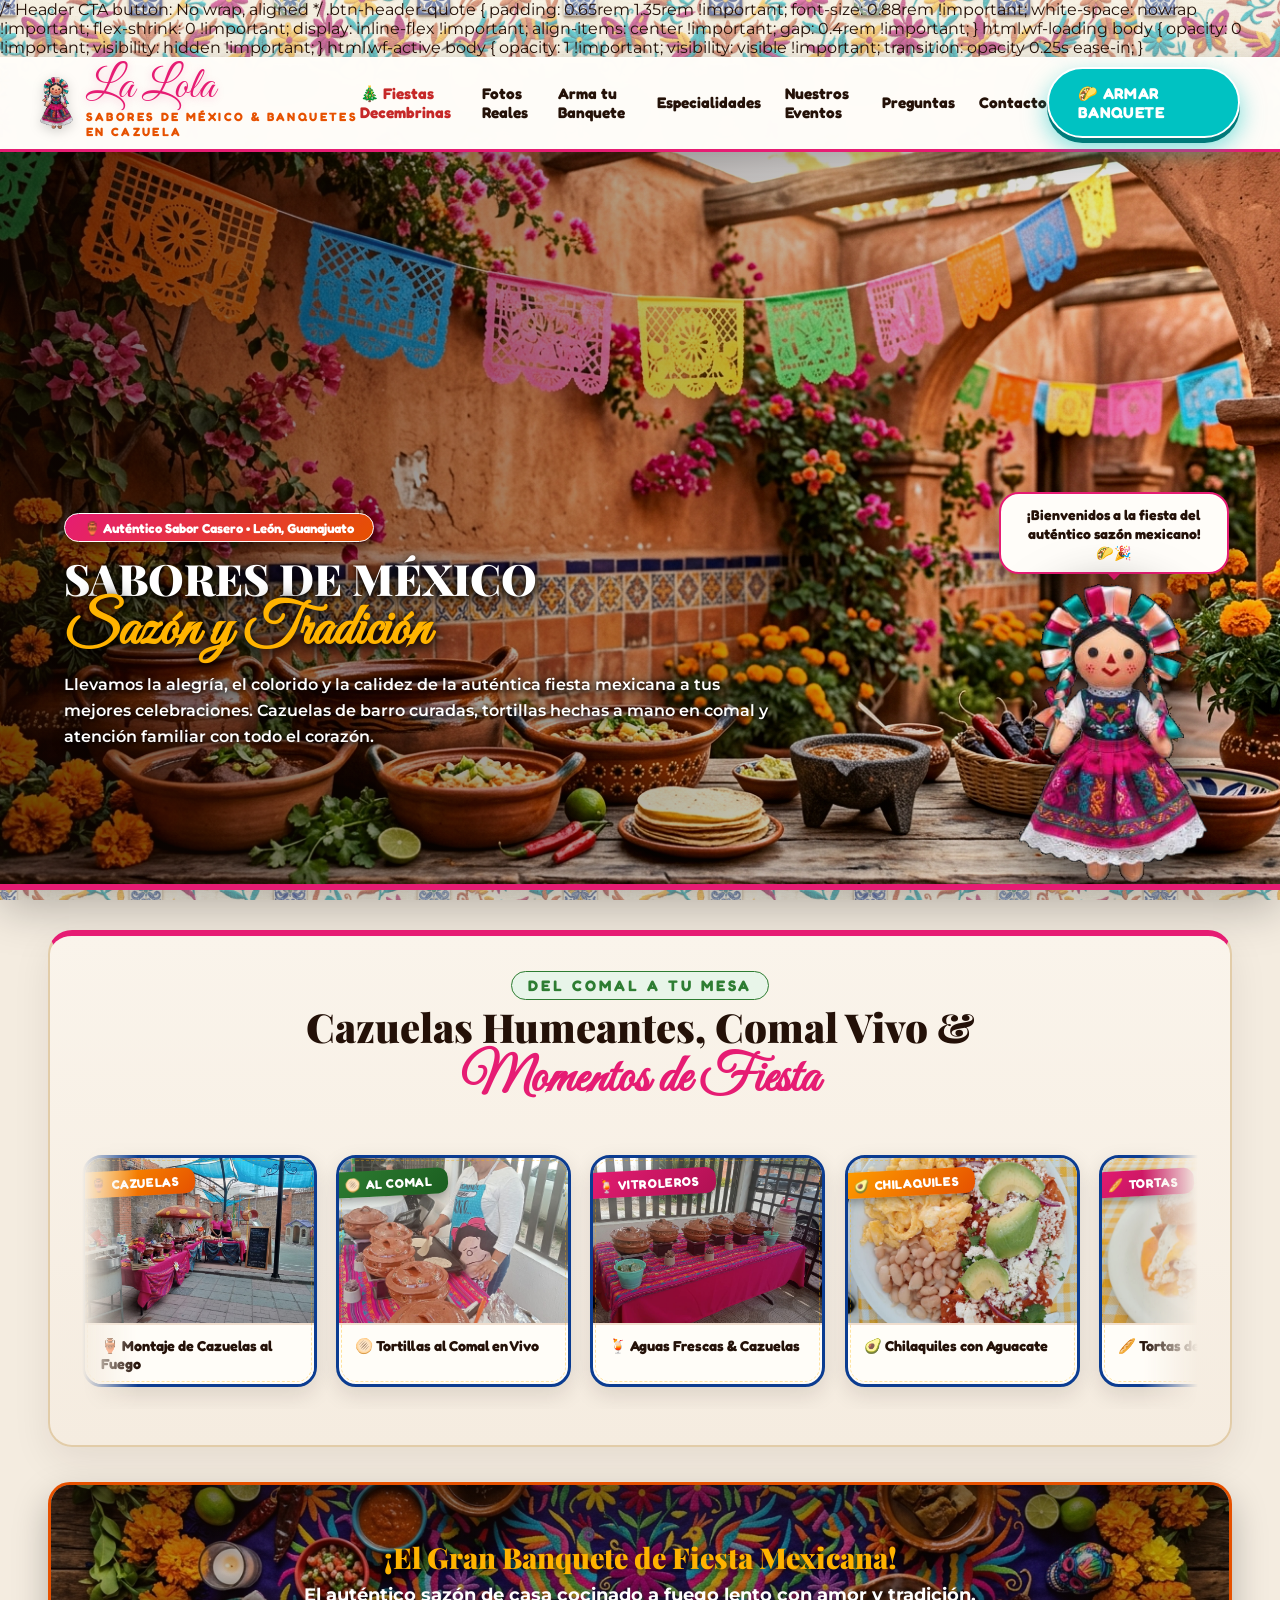
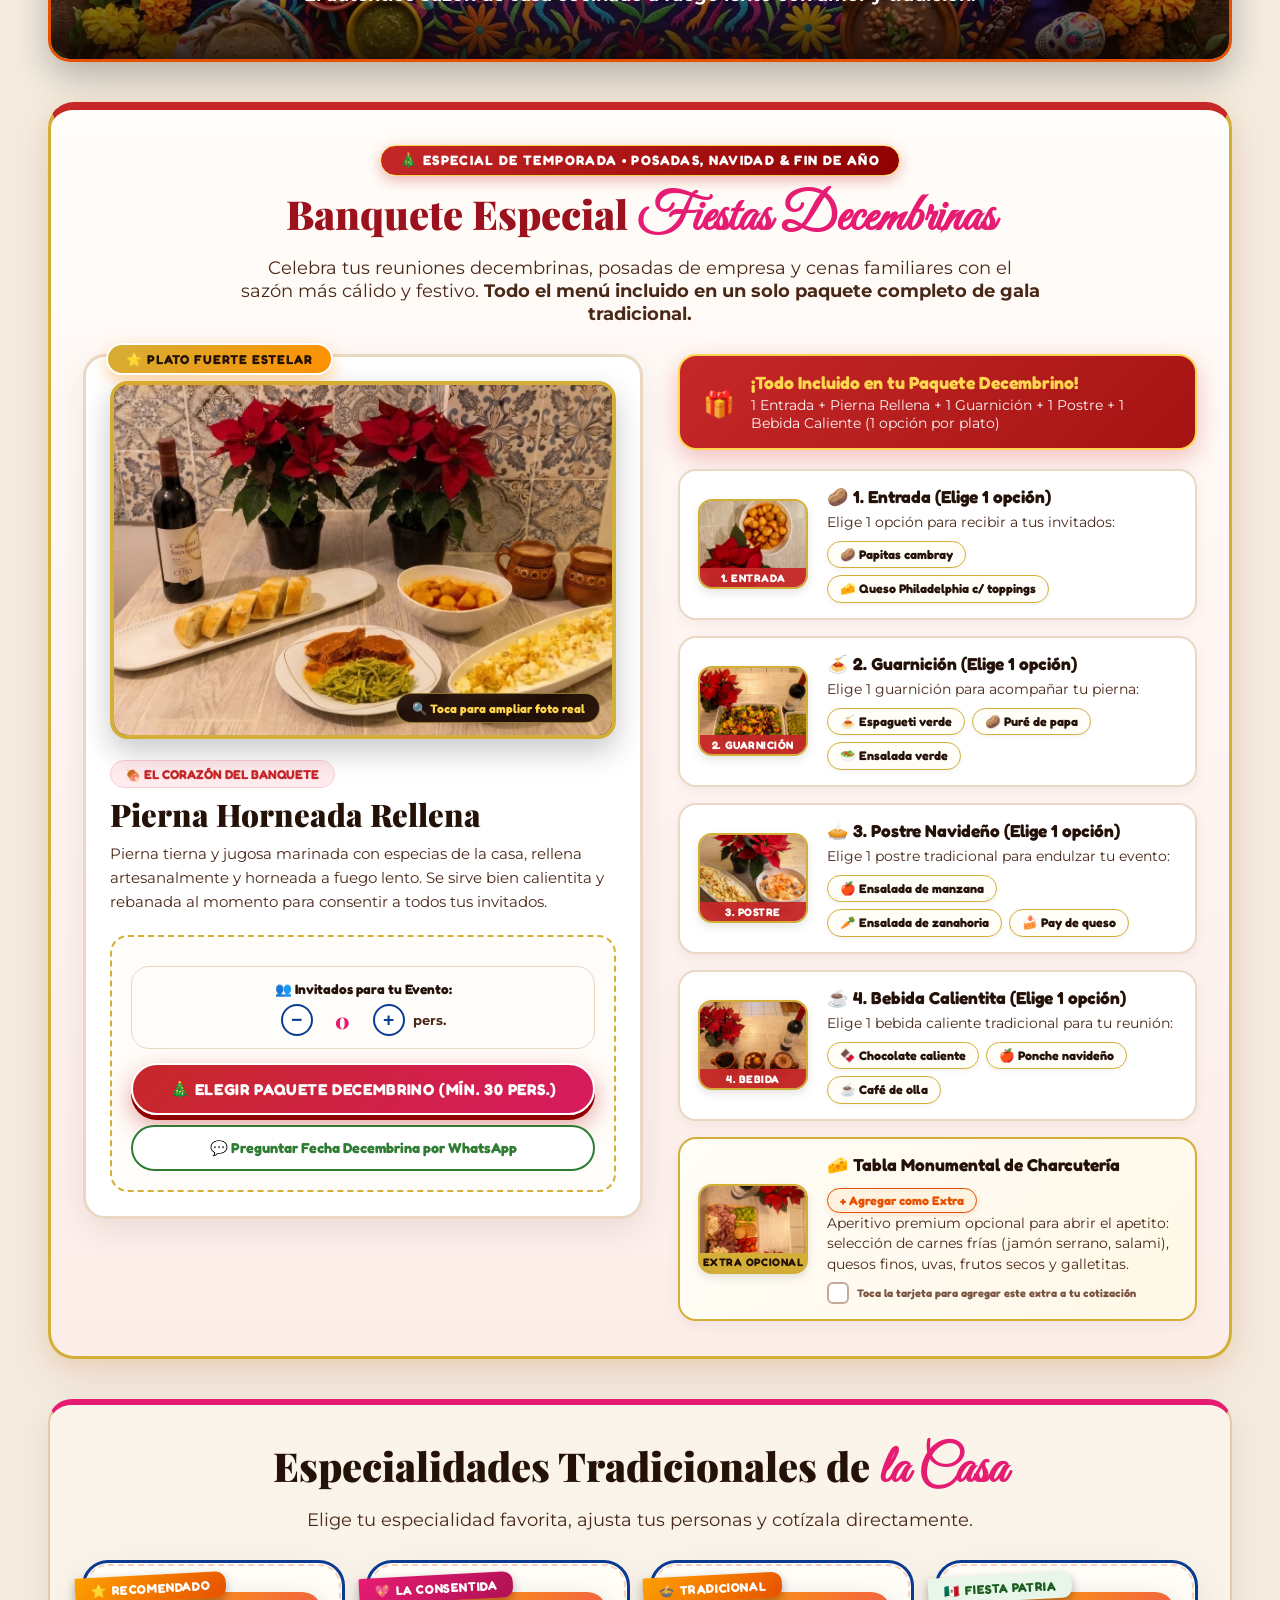
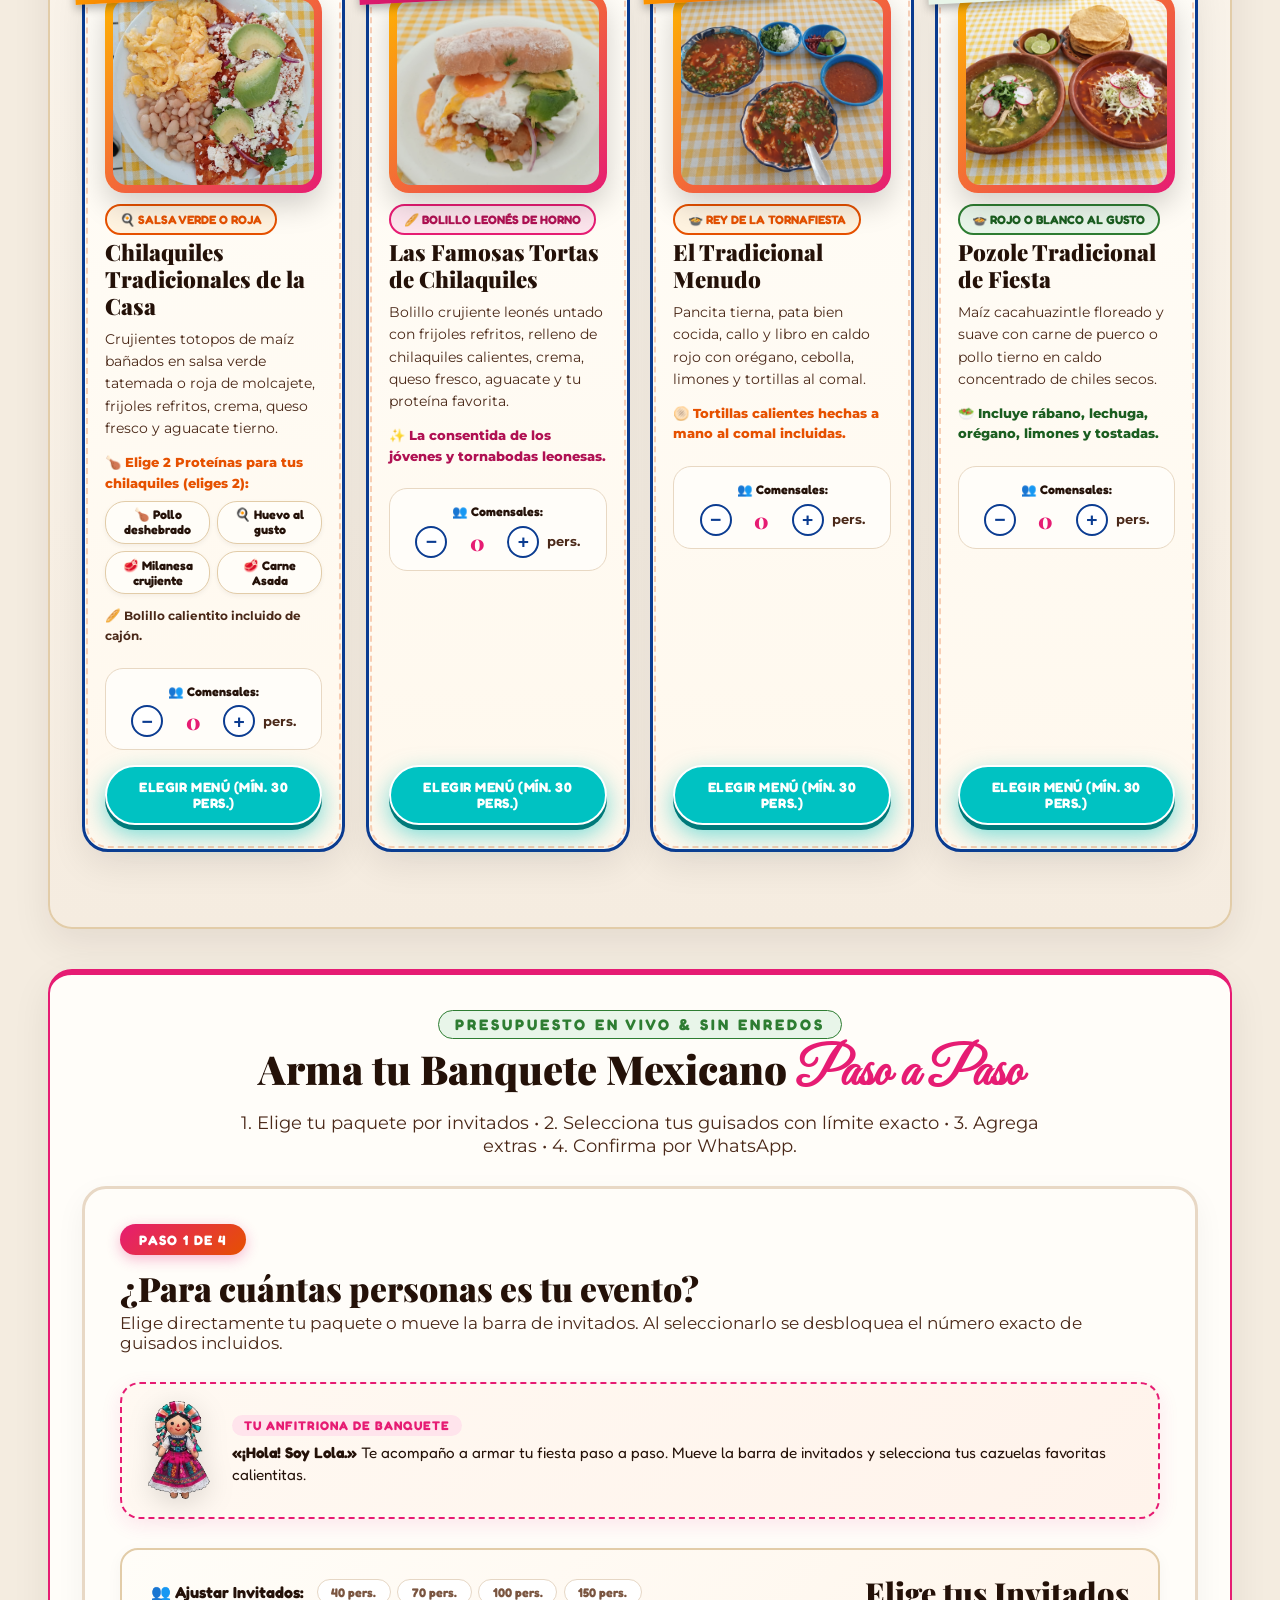
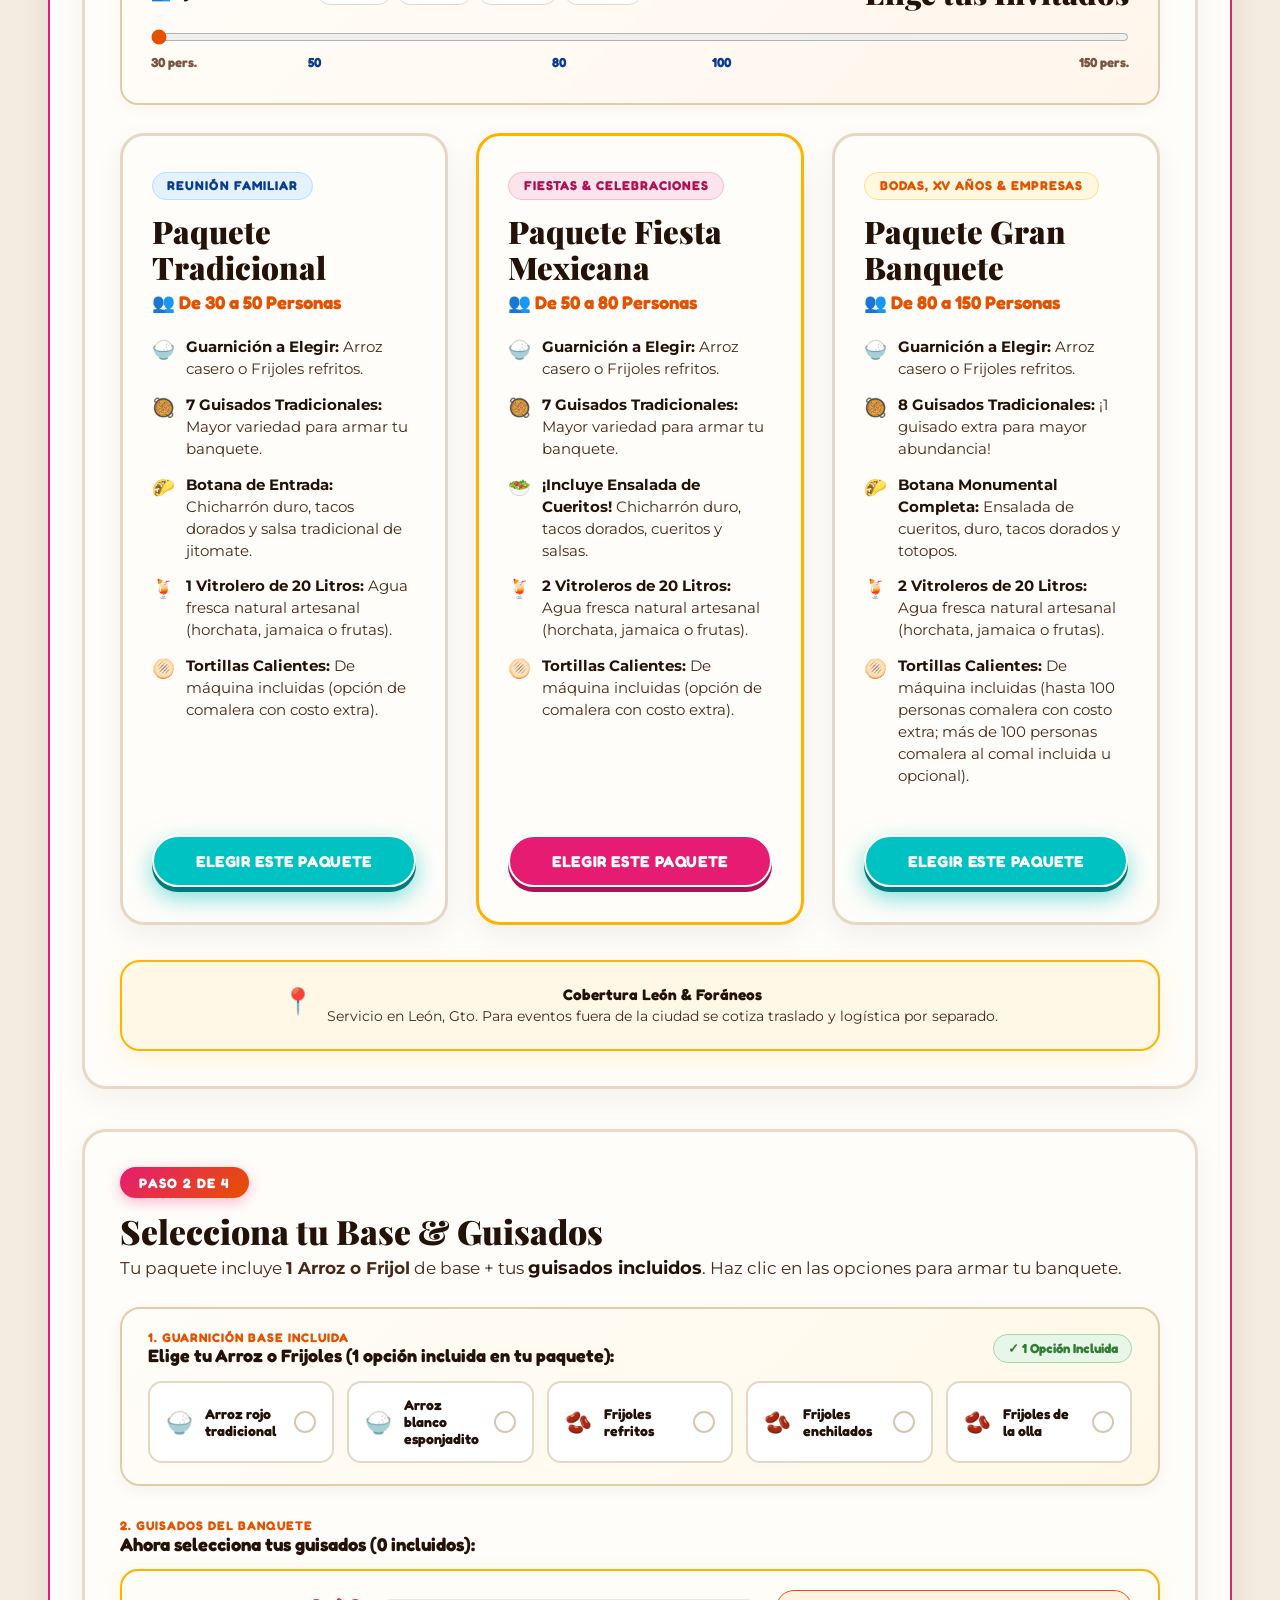
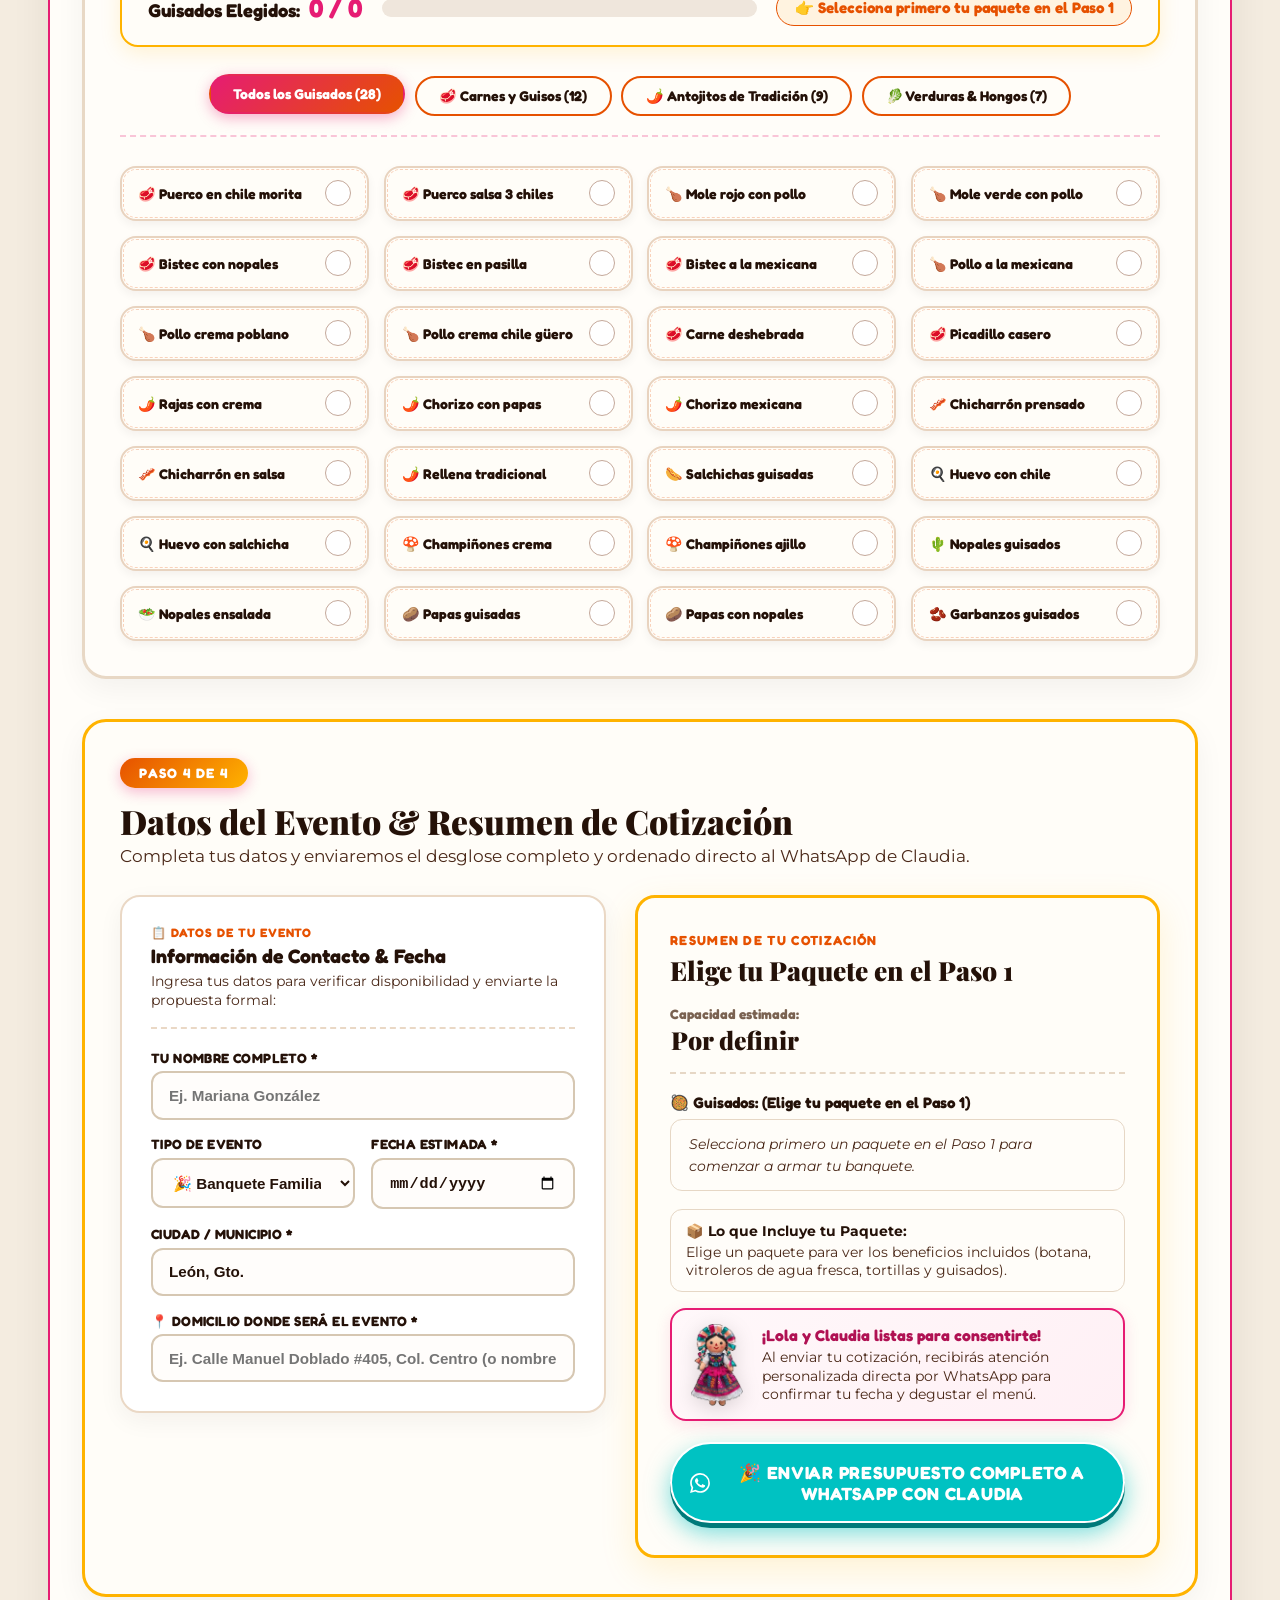
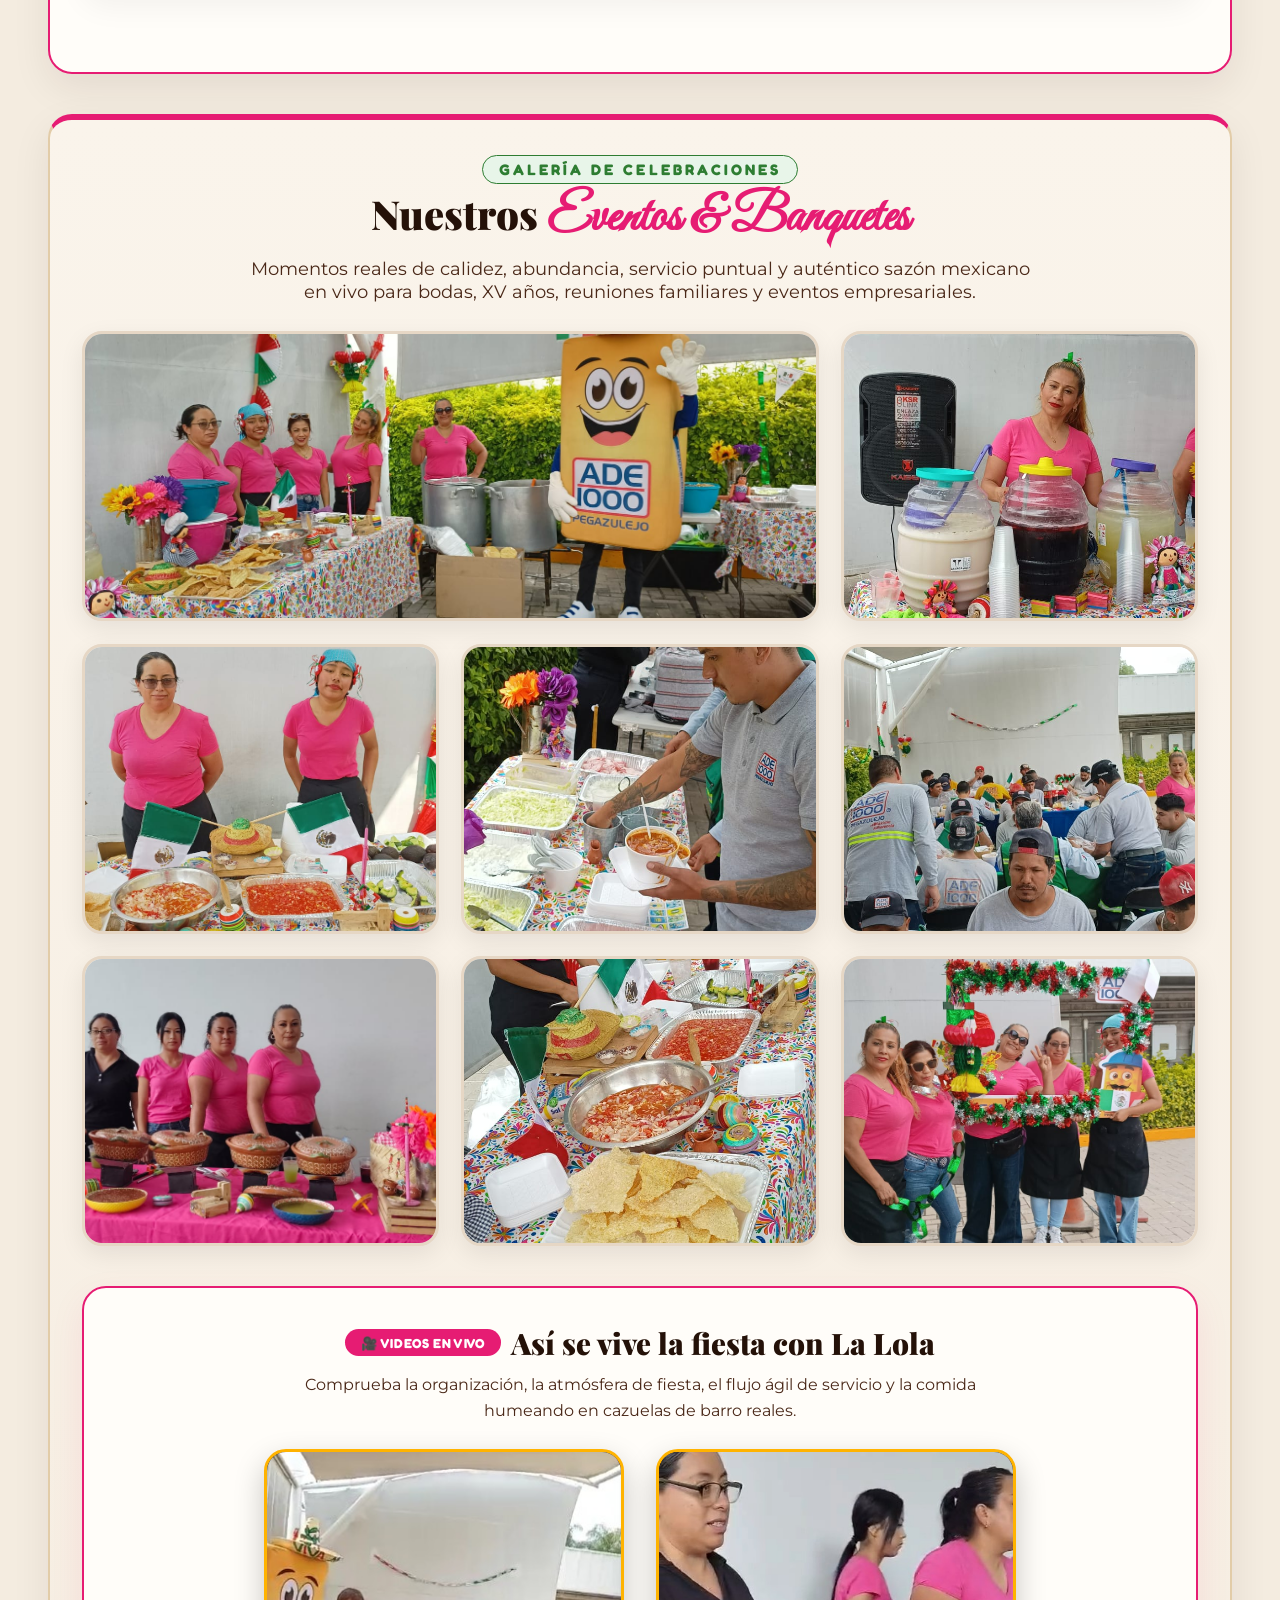
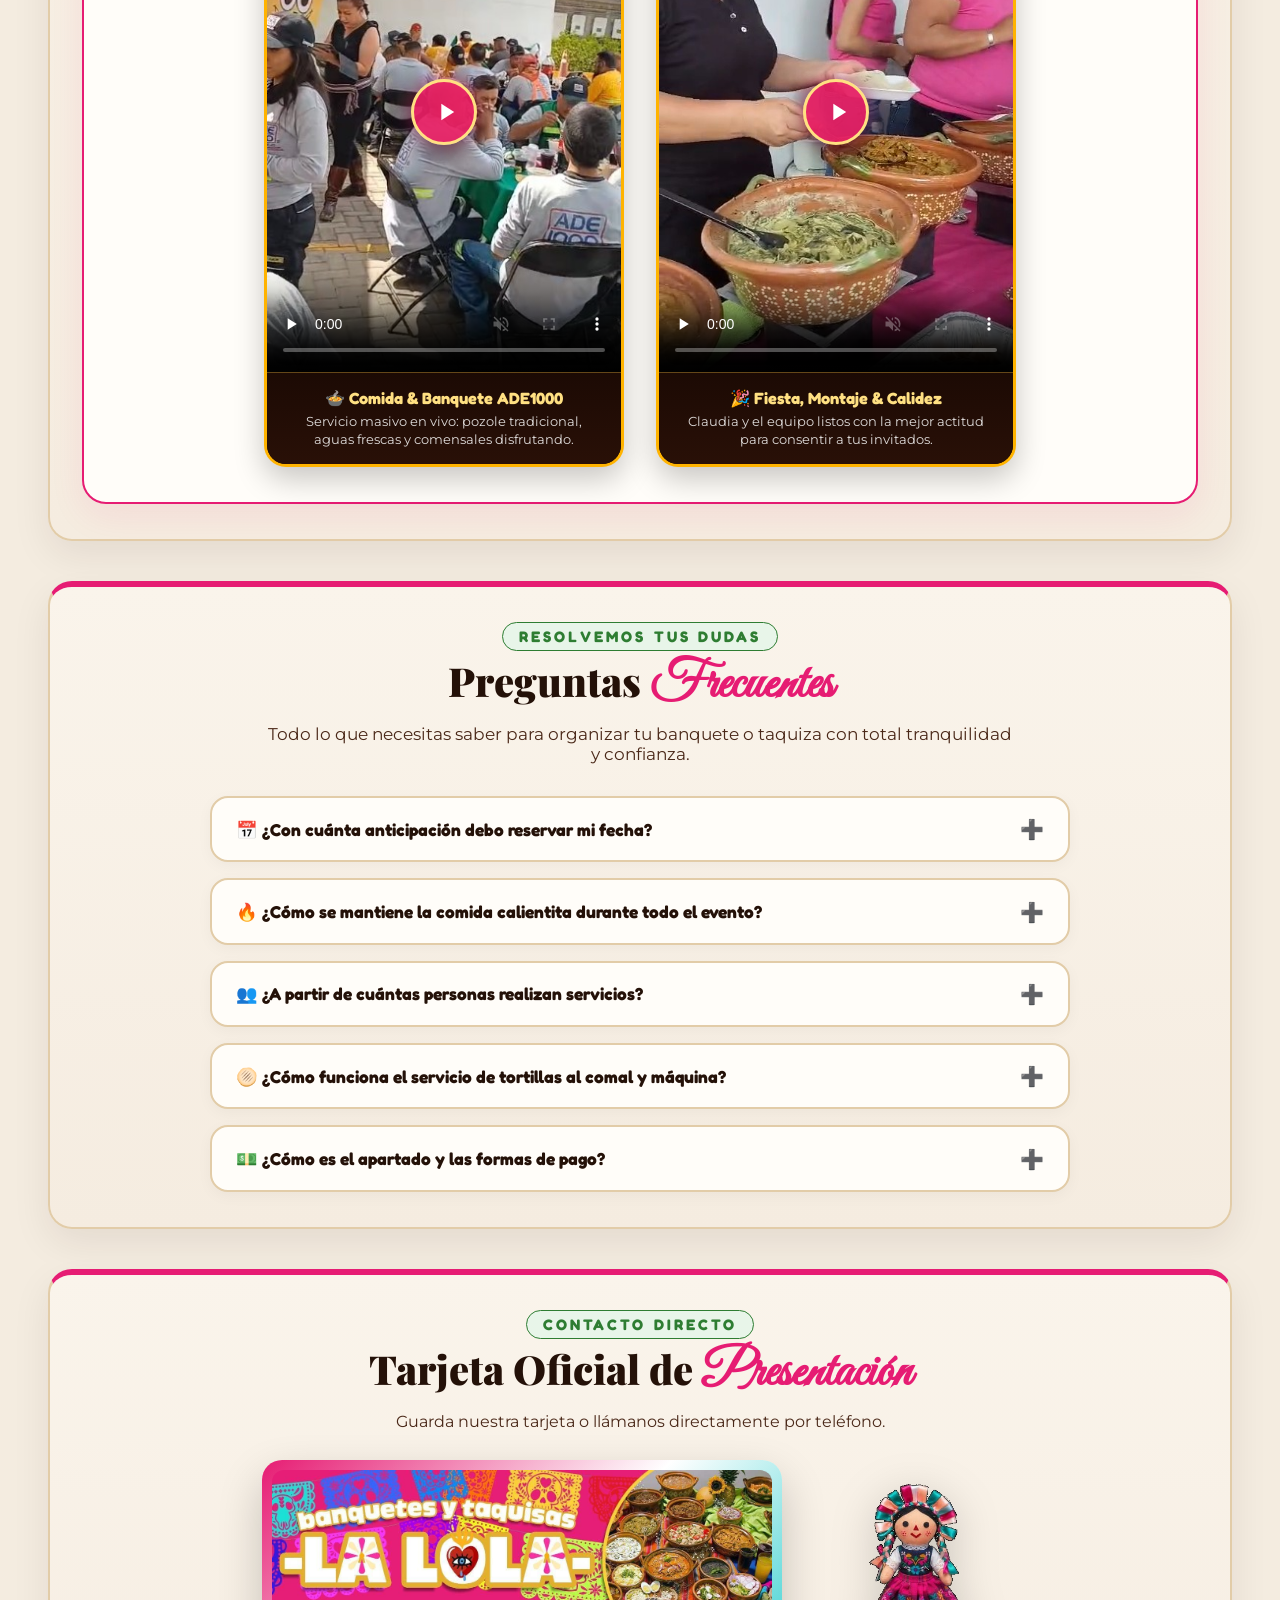
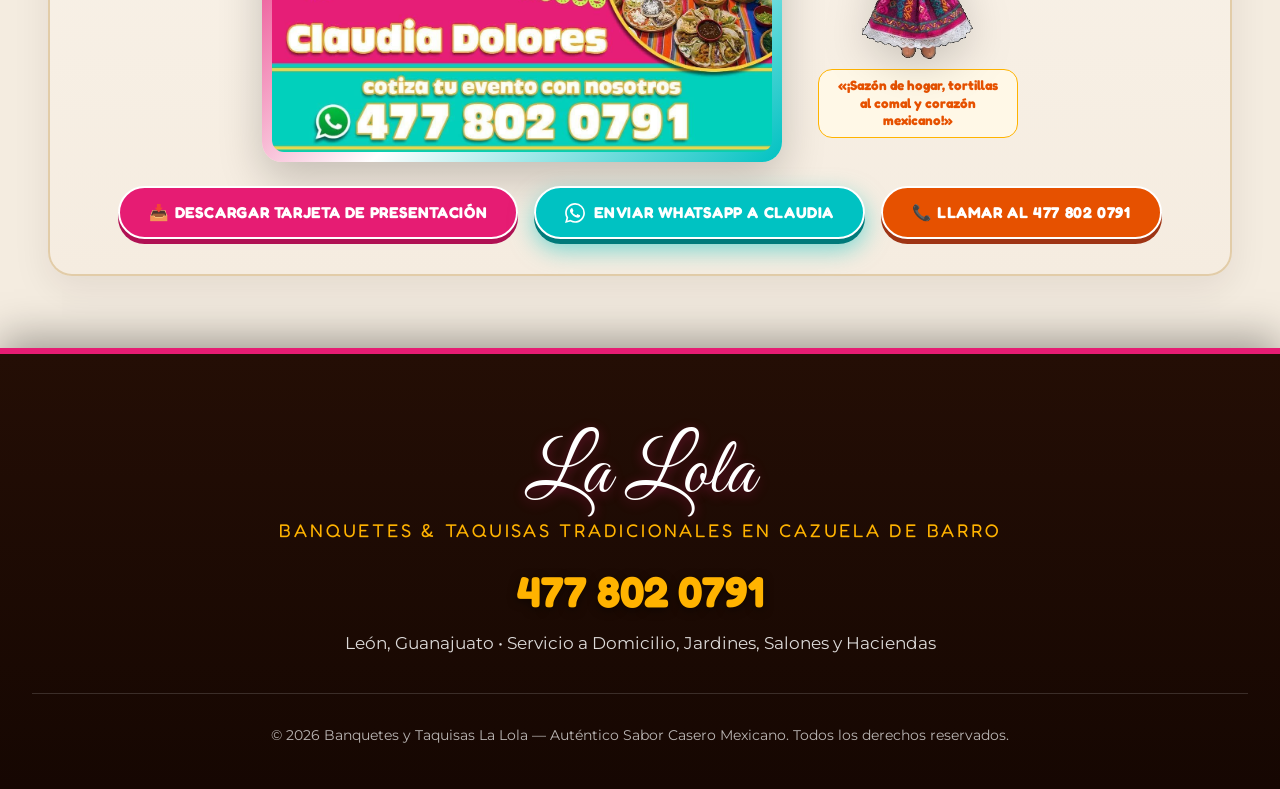
==== commit 549546d0: "Completar solicitudes: 2 proteinas chilaquiles, guisado adicional interactivo, FAQ, descarga de tarj" ====
--- a/index_original_github.html
+++ b/index_original_github.html
@@ -21,7 +21,16 @@
     <link href="https://fonts.googleapis.com/css2?family=Fredoka:wght@600;700;800&family=Great+Vibes&family=Montserrat:wght@500;600;700;800&family=Playfair+Display:ital,wght@0,700;0,900;1,700;1,900&display=block" rel="stylesheet">
     
     <!-- ANTI-FOUT: Evita 100% el brinco visual al recargar la página -->
-    <style>
+        /* Header CTA button: No wrap, aligned */
+        .btn-header-quote {
+            padding: 0.65rem 1.35rem !important;
+            font-size: 0.88rem !important;
+            white-space: nowrap !important;
+            flex-shrink: 0 !important;
+            display: inline-flex !important;
+            align-items: center !important;
+            gap: 0.4rem !important;
+        }
         html.wf-loading body { opacity: 0 !important; visibility: hidden !important; }
         html.wf-active body { opacity: 1 !important; visibility: visible !important; transition: opacity 0.25s ease-in; }
     </style>
@@ -1603,42 +1612,53 @@
             align-items: center;
             justify-content: center;
             box-shadow: 0 8px 25px rgba(0,0,0,0.5), 0 0 18px rgba(233, 30, 99, 0.6);
-            z-index: 4;
-            transition: all 0.35s cubic-bezier(0.4, 0, 0.2, 1);
-            pointer-events: none;
+            z-index: 6;
+            transition: all 0.25s cubic-bezier(0.4, 0, 0.2, 1);
+            cursor: pointer;
+            pointer-events: auto;
+            outline: none;
+            padding: 0;
         }
 
         .video-play-btn-overlay svg {
             width: 28px;
             height: 28px;
             fill: #FFFFFF;
+            transition: transform 0.2s ease;
+        }
+
+        .video-play-btn-overlay .icon-play {
+            display: block;
             margin-left: 3px;
         }
-
-        .video-tap-hint {
-            position: absolute;
-            bottom: 14px;
-            left: 50%;
-            transform: translateX(-50%);
-            background: rgba(20, 5, 2, 0.88);
-            color: #FFE082;
-            font-size: 0.8rem;
-            font-weight: 800;
-            padding: 5px 14px;
-            border-radius: 20px;
-            border: 1.5px solid rgba(255, 224, 130, 0.5);
-            white-space: nowrap;
-            z-index: 4;
-            pointer-events: none;
-            box-shadow: 0 4px 15px rgba(0,0,0,0.4);
-            transition: opacity 0.3s ease;
-        }
-
-        .video-media-wrapper.is-playing .video-play-btn-overlay,
-        .video-media-wrapper.is-playing .video-tap-hint {
-            opacity: 0;
-            pointer-events: none;
-            transform: translate(-50%, -50%) scale(0.6);
+        .video-play-btn-overlay .icon-pause {
+            display: none;
+        }
+
+        /* Cuando el video está reproduciéndose */
+        .video-media-wrapper.is-playing .video-play-btn-overlay {
+            opacity: 0.5;
+            background: rgba(20, 5, 2, 0.65);
+            border: 3px solid rgba(255, 224, 130, 0.85);
+            box-shadow: 0 4px 18px rgba(0,0,0,0.4);
+            transform: translate(-50%, -50%) scale(0.92);
+        }
+
+        .video-media-wrapper.is-playing .video-play-btn-overlay:hover,
+        .video-media-wrapper.is-playing:hover .video-play-btn-overlay {
+            opacity: 0.95;
+            background: var(--rosa-mexicano);
+            border-color: #FFFFFF;
+            transform: translate(-50%, -50%) scale(1.05);
+            box-shadow: 0 8px 25px rgba(233, 30, 99, 0.7);
+        }
+
+        .video-media-wrapper.is-playing .video-play-btn-overlay .icon-play {
+            display: none;
+        }
+        .video-media-wrapper.is-playing .video-play-btn-overlay .icon-pause {
+            display: block;
+            margin-left: 0;
         }
 
         .video-media-wrapper:hover .video-play-btn-overlay {
@@ -2719,6 +2739,84 @@
             font-weight: 900;
         }
 
+        /* Controles de Selección de Proteínas en Chilaquiles (Máx 2) */
+        .protein-choice-pill {
+            background: #FFFDF8;
+            border: 1.5px solid #E2CCA8;
+            color: var(--chocolate-texto);
+            font-family: var(--font-folk);
+            font-size: 0.78rem;
+            font-weight: 800;
+            padding: 0.35rem 0.65rem;
+            border-radius: 20px;
+            cursor: pointer;
+            transition: all 0.2s ease;
+            box-shadow: 0 2px 5px rgba(36, 17, 8, 0.05);
+            display: inline-flex;
+            align-items: center;
+            justify-content: center;
+            gap: 0.25rem;
+            text-align: center;
+        }
+
+        .protein-choice-pill:hover {
+            border-color: var(--cempasuchil-fuego);
+            background: #FFF3E0;
+            color: var(--cempasuchil-fuego);
+            transform: translateY(-1px);
+        }
+
+        .protein-choice-pill.active {
+            background: linear-gradient(135deg, var(--cempasuchil-fuego), #D84315) !important;
+            border-color: #BF360C !important;
+            color: #FFFFFF !important;
+            box-shadow: 0 3px 10px rgba(230, 81, 0, 0.35) !important;
+            font-weight: 900;
+        }
+
+        .protein-choice-pill.active::after {
+            content: " ✓";
+            font-weight: 900;
+        }
+
+        /* Controles de Selección de Guisados Adicionales */
+        .extra-guisado-pill {
+            background: #FFFDF8;
+            border: 1.5px solid #E2CCA8;
+            color: var(--chocolate-texto);
+            font-family: var(--font-folk);
+            font-size: 0.82rem;
+            font-weight: 700;
+            padding: 0.4rem 0.85rem;
+            border-radius: 20px;
+            cursor: pointer;
+            transition: all 0.2s ease;
+            box-shadow: 0 2px 5px rgba(36, 17, 8, 0.04);
+            display: inline-flex;
+            align-items: center;
+            gap: 0.35rem;
+        }
+
+        .extra-guisado-pill:hover {
+            border-color: var(--rosa-mexicano);
+            background: #FCE4EC;
+            color: var(--rosa-mexicano-dark);
+            transform: translateY(-1px);
+        }
+
+        .extra-guisado-pill.active {
+            background: linear-gradient(135deg, var(--rosa-mexicano), #D81B60) !important;
+            border-color: #AD1457 !important;
+            color: #FFFFFF !important;
+            box-shadow: 0 3px 10px rgba(233, 30, 99, 0.35) !important;
+            font-weight: 800;
+        }
+
+        .extra-guisado-pill.active::after {
+            content: " ✓";
+            font-weight: 900;
+        }
+
         /* Controles de Selección de Charcutería Extra */
         .holiday-extra-pill {
             background: #FFF3E0;
@@ -2832,11 +2930,11 @@
             <li><a href="#arma-tu-banquete" class="nav-link">Arma tu Banquete</a></li>
             <li><a href="#especialidades-detalle" class="nav-link">Especialidades</a></li>
             <li><a href="#galeria-eventos" class="nav-link">Nuestros Eventos</a></li>
+            <li><a href="#preguntas-frecuentes" class="nav-link">Preguntas</a></li>
             <li><a href="#tarjeta-contacto" class="nav-link">Contacto</a></li>
         </ul>
-        <a href="#arma-tu-banquete" class="btn-turquesa-3d" style="padding: 0.75rem 1.7rem; font-size: 0.95rem;">
-            <svg viewBox="0 0 24 24"><path d="M17.472 14.382c-.297-.149-1.758-.867-2.03-.967-.273-.099-.471-.148-.67.15-.197.297-.767.966-.94 1.164-.173.199-.347.223-.644.075-.297-.15-1.255-.463-2.39-1.475-.883-.788-1.48-1.761-1.653-2.059-.173-.297-.018-.458.13-.606.134-.133.298-.347.446-.52.149-.174.198-.298.298-.497.099-.198.05-.371-.025-.52-.075-.149-.669-1.612-.916-2.207-.242-.579-.487-.5-.669-.51-.173-.008-.371-.01-.57-.01-.198 0-.52.074-.792.372-.272.297-1.04 1.016-1.04 2.479 0 1.462 1.065 2.875 1.213 3.074.149.198 2.096 3.2 5.077 4.487.709.306 1.262.489 1.694.625.712.227 1.36.195 1.871.118.571-.085 1.758-.719 2.006-1.413.248-.694.248-1.289.173-1.413-.074-.124-.272-.198-.57-.347m-5.421 7.403h-.004a9.87 9.87 0 01-5.031-1.378l-.361-.214-3.741.982.998-3.648-.235-.374a9.86 9.86 0 01-1.51-5.26c.001-5.45 4.436-9.884 9.888-9.884 2.64 0 5.122 1.03 6.988 2.898a9.825 9.825 0 012.893 6.994c-.003 5.45-4.437 9.884-9.885 9.884m8.413-18.297A11.815 11.815 0 0012.05 0C5.495 0 .16 5.335.157 11.892c0 2.096.547 4.142 1.588 5.945L.057 24l6.305-1.654a11.882 11.882 0 005.683 1.448h.005c6.554 0 11.89-5.335 11.893-11.893a11.821 11.821 0 00-3.48-8.413z"/></svg>
-            🌮 Armar mi Banquete
+        <a href="#arma-tu-banquete" class="btn-turquesa-3d btn-header-quote">
+            🌮 Armar Banquete
         </a>
     </header>
 
@@ -2859,16 +2957,6 @@
                 <p class="hero-scenic-desc">
                     Llevamos la alegría, el colorido y la calidez de la auténtica fiesta mexicana a tus mejores celebraciones. Cazuelas de barro curadas, tortillas hechas a mano en comal y atención familiar con todo el corazón.
                 </p>
-
-                <div style="display: flex; gap: 1.2rem; flex-wrap: wrap;">
-                    <a href="#arma-tu-banquete" class="btn-turquesa-3d">
-                        <svg viewBox="0 0 24 24"><path d="M17.472 14.382c-.297-.149-1.758-.867-2.03-.967-.273-.099-.471-.148-.67.15-.197.297-.767.966-.94 1.164-.173.199-.347.223-.644.075-.297-.15-1.255-.463-2.39-1.475-.883-.788-1.48-1.761-1.653-2.059-.173-.297-.018-.458.13-.606.134-.133.298-.347.446-.52.149-.174.198-.298.298-.497.099-.198.05-.371-.025-.52-.075-.149-.669-1.612-.916-2.207-.242-.579-.487-.5-.669-.51-.173-.008-.371-.01-.57-.01-.198 0-.52.074-.792.372-.272.297-1.04 1.016-1.04 2.479 0 1.462 1.065 2.875 1.213 3.074.149.198 2.096 3.2 5.077 4.487.709.306 1.262.489 1.694.625.712.227 1.36.195 1.871.118.571-.085 1.758-.719 2.006-1.413.248-.694.248-1.289.173-1.413-.074-.124-.272-.198-.57-.347m-5.421 7.403h-.004a9.87 9.87 0 01-5.031-1.378l-.361-.214-3.741.982.998-3.648-.235-.374a9.86 9.86 0 01-1.51-5.26c.001-5.45 4.436-9.884 9.888-9.884 2.64 0 5.122 1.03 6.988 2.898a9.825 9.825 0 012.893 6.994c-.003 5.45-4.437 9.884-9.885 9.884m8.413-18.297A11.815 11.815 0 0012.05 0C5.495 0 .16 5.335.157 11.892c0 2.096.547 4.142 1.588 5.945L.057 24l6.305-1.654a11.882 11.882 0 005.683 1.448h.005c6.554 0 11.89-5.335 11.893-11.893a11.821 11.821 0 00-3.48-8.413z"/></svg>
-                        🌮 Armar mi Banquete
-                    </a>
-                    <a href="#galeria-real" class="btn-turquesa-3d" style="background: var(--rosa-mexicano); box-shadow: 0 6px 0 var(--rosa-mexicano-dark);">
-                        📸 Ver Fotos Reales & Clientes
-                    </a>
-                </div>
             </div>
 
             <!-- 2. LOLA EN EL ESCENARIO HERO -->
@@ -3179,8 +3267,18 @@
                         <p>
                             Crujientes totopos de maíz bañados en salsa verde tatemada o roja de molcajete, frijoles refritos, crema, queso fresco y aguacate tierno.
                         </p>
-                        <p style="font-weight: 800; color: var(--cempasuchil-fuego); font-size: 0.82rem; margin-bottom: 0.8rem;">
-                            🍗 Incluye 2 Proteínas a elegir: Pollo deshebrado, Huevo al gusto, Milanesa crujiente o Carne Asada + ¡Bolillo Calientito!
+                        <p style="font-weight: 800; color: var(--cempasuchil-fuego); font-size: 0.82rem; margin-bottom: 0.5rem;">
+                            🍗 Elige 2 Proteínas para tus chilaquiles (eliges 2):
+                        </p>
+                        <!-- Selector interactivo de 2 proteínas -->
+                        <div class="chilaquiles-proteins-grid" style="display: grid; grid-template-columns: 1fr 1fr; gap: 0.45rem; margin-bottom: 0.75rem;">
+                            <button type="button" class="protein-choice-pill" onclick="toggleChilaquilesProtein('Pollo deshebrado', this)">🍗 Pollo deshebrado</button>
+                            <button type="button" class="protein-choice-pill" onclick="toggleChilaquilesProtein('Huevo al gusto', this)">🍳 Huevo al gusto</button>
+                            <button type="button" class="protein-choice-pill" onclick="toggleChilaquilesProtein('Milanesa crujiente', this)">🥩 Milanesa crujiente</button>
+                            <button type="button" class="protein-choice-pill" onclick="toggleChilaquilesProtein('Carne Asada', this)">🥩 Carne Asada</button>
+                        </div>
+                        <p style="font-size: 0.78rem; font-weight: 700; color: var(--chocolate-suave); margin-bottom: 0.8rem;">
+                            🥖 Bolillo calientito incluido de cajón.
                         </p>
                     </div>
 
@@ -3239,7 +3337,7 @@
                     </div>
                     <div>
                         <span style="background: #FFF3E0; border: 2px solid var(--cempasuchil-fuego); color: var(--cempasuchil-fuego); padding: 0.35rem 0.8rem; border-radius: 30px; font-family: var(--font-folk); font-size: 0.76rem; font-weight: 800; text-transform: uppercase;">🍲 Rey de la Tornafiesta</span>
-                        <h3>El Tradicional Menudo en Cazuela</h3>
+                        <h3>El Tradicional Menudo</h3>
                         <p>
                             Pancita tierna, pata bien cocida, callo y libro en caldo rojo con orégano, cebolla, limones y tortillas al comal.
                         </p>
@@ -3365,8 +3463,12 @@
 
                             <ul class="package-features">
                                 <li class="package-feature-item">
+                                    <span class="package-feature-icon">🍚</span>
+                                    <div><strong>Guarnición a Elegir:</strong> Arroz casero o Frijoles refritos.</div>
+                                </li>
+                                <li class="package-feature-item">
                                     <span class="package-feature-icon">🥘</span>
-                                    <div><strong>7 Guisados</strong> a elegir en el Paso 2 + Arroz o Frijoles.</div>
+                                    <div><strong>7 Guisados Tradicionales:</strong> Mayor variedad para armar tu banquete.</div>
                                 </li>
                                 <li class="package-feature-item">
                                     <span class="package-feature-icon">🌮</span>
@@ -3397,8 +3499,12 @@
 
                             <ul class="package-features">
                                 <li class="package-feature-item">
+                                    <span class="package-feature-icon">🍚</span>
+                                    <div><strong>Guarnición a Elegir:</strong> Arroz casero o Frijoles refritos.</div>
+                                </li>
+                                <li class="package-feature-item">
                                     <span class="package-feature-icon">🥘</span>
-                                    <div><strong>7 Guisados</strong> a elegir en el Paso 2 + Arroz o Frijoles.</div>
+                                    <div><strong>7 Guisados Tradicionales:</strong> Mayor variedad para armar tu banquete.</div>
                                 </li>
                                 <li class="package-feature-item">
                                     <span class="package-feature-icon">🥗</span>
@@ -3429,8 +3535,12 @@
 
                             <ul class="package-features">
                                 <li class="package-feature-item">
+                                    <span class="package-feature-icon">🍚</span>
+                                    <div><strong>Guarnición a Elegir:</strong> Arroz casero o Frijoles refritos.</div>
+                                </li>
+                                <li class="package-feature-item">
                                     <span class="package-feature-icon">🥘</span>
-                                    <div><strong>8 Guisados (¡1 Guisado Más!):</strong> Mayor variedad + Arroz o Frijoles.</div>
+                                    <div><strong>8 Guisados Tradicionales:</strong> ¡1 guisado extra para mayor abundancia!</div>
                                 </li>
                                 <li class="package-feature-item">
                                     <span class="package-feature-icon">🌮</span>
@@ -3442,7 +3552,7 @@
                                 </li>
                                 <li class="package-feature-item">
                                     <span class="package-feature-icon">🫓</span>
-                                    <div><strong>Tortillas Calientes:</strong> De máquina incluidas (opción de comalera con costo extra).</div>
+                                    <div><strong>Tortillas Calientes:</strong> De máquina incluidas (hasta 100 personas comalera con costo extra; más de 100 personas comalera al comal incluida u opcional).</div>
                                 </li>
                             </ul>
                         </div>
@@ -3617,13 +3727,30 @@
                         </div>
                     </div>
 
-                    <!-- Extra 2: Cazuela Extra de Guisado -->
+                    <!-- Extra 2: Guisado Adicional -->
                     <div class="extra-card" id="extra-cazuela" onclick="toggleExtra('cazuela')">
                         <div class="extra-card-checkbox" id="chk-cazuela">✓</div>
+                        <div style="flex: 1;">
+                            <strong style="display: block; font-family: var(--font-folk); font-size: 1.05rem; color: var(--chocolate-texto);">🍲 Guisado Adicional</strong>
+                            <p style="font-size: 0.88rem; color: var(--chocolate-suave); margin-top: 0.3rem;">Añade guisados adicionales para ofrecer aún más variedad y abundancia a tus invitados.</p>
+                        </div>
+                    </div>
+                </div>
+
+                <!-- Sub-panel para elegir los Guisados Adicionales cuando se activa el extra -->
+                <div id="extra-guisados-container" style="display: none; margin-top: 1.4rem; background: #FFFDF9; border: 2.5px dashed var(--rosa-mexicano); border-radius: 20px; padding: 1.3rem 1.6rem; box-shadow: 0 4px 18px rgba(233, 30, 99, 0.08);">
+                    <div style="display: flex; justify-content: space-between; align-items: center; flex-wrap: wrap; gap: 0.6rem; margin-bottom: 0.8rem;">
                         <div>
-                            <strong style="display: block; font-family: var(--font-folk); font-size: 1.05rem; color: var(--chocolate-texto);">🥘 Cazuela Adicional de Guisado</strong>
-                            <p style="font-size: 0.88rem; color: var(--chocolate-suave); margin-top: 0.3rem;">Añade una cazuela extra para ofrecer aún más variedad y abundancia a tus invitados.</p>
+                            <span style="font-family: var(--font-folk); font-size: 0.78rem; font-weight: 900; text-transform: uppercase; color: var(--rosa-mexicano); letter-spacing: 0.08em; display: block;">🍲 Guisados Extras a Contratar</span>
+                            <strong style="font-family: var(--font-folk); font-size: 1.08rem; color: var(--chocolate-texto);">Elige cuál(es) guisado(s) adicional(es) deseas sumar a tu banquete:</strong>
                         </div>
+                        <span id="extraGuisadosCounterBadge" style="background: #FCE4EC; border: 1.5px solid var(--rosa-mexicano); color: var(--rosa-mexicano-dark); padding: 0.3rem 0.85rem; border-radius: 20px; font-size: 0.82rem; font-weight: 800; font-family: var(--font-folk);">0 elegidos</span>
+                    </div>
+                    <p style="font-size: 0.85rem; color: var(--chocolate-suave); margin-bottom: 0.9rem;">
+                        Toca los guisados extras que deseas contratar:
+                    </p>
+                    <div id="extraGuisadosPillsGrid" style="display: flex; flex-wrap: wrap; gap: 0.6rem;">
+                        <!-- Se poblará con las opciones de guisados -->
                     </div>
                 </div>
             </div>
@@ -3835,15 +3962,15 @@
                 <div class="videos-dual-grid">
                     <!-- Video 1: Comida y Banquete ADE1000 -->
                     <div class="video-vertical-card">
-                        <div class="video-media-wrapper" onclick="togglePlayVideo(this)">
+                        <div class="video-media-wrapper">
                             <video loop muted playsinline controls preload="none" poster="FOTOS/ADE1000/ade1000_video_poster.jpg">
                                 <source src="FOTOS/ADE1000/ade1000_video_resumen.mp4" type="video/mp4">
                                 Tu navegador no soporta la reproducción de video.
                             </video>
-                            <div class="video-play-btn-overlay" title="Toca para reproducir">
-                                <svg viewBox="0 0 24 24"><path d="M8 5v14l11-7z"/></svg>
+                            <div class="video-play-btn-overlay" title="Reproducir o pausar video">
+                                <svg class="icon-play" viewBox="0 0 24 24"><path d="M8 5v14l11-7z"/></svg>
+                                <svg class="icon-pause" viewBox="0 0 24 24"><path d="M6 19h4V5H6v14zm8-14v14h4V5h-4z"/></svg>
                             </div>
-                            <span class="video-tap-hint">▶ Toca para ver video</span>
                         </div>
                         <div class="video-card-caption">
                             <h4>🍲 Comida & Banquete ADE1000</h4>
@@ -3853,16 +3980,16 @@
 
                     <!-- Video 2: video 1.mp4 (Atención y Fiesta) -->
                     <div class="video-vertical-card">
-                        <div class="video-media-wrapper" onclick="togglePlayVideo(this)">
+                        <div class="video-media-wrapper">
                             <video loop muted playsinline controls preload="none" poster="FOTOS/video_1_poster.jpg">
                                 <source src="FOTOS/video%201.mp4" type="video/mp4">
                                 <source src="FOTOS/video 1.mp4" type="video/mp4">
                                 Tu navegador no soporta la reproducción de video.
                             </video>
-                            <div class="video-play-btn-overlay" title="Toca para reproducir">
-                                <svg viewBox="0 0 24 24"><path d="M8 5v14l11-7z"/></svg>
+                            <div class="video-play-btn-overlay" title="Reproducir o pausar video">
+                                <svg class="icon-play" viewBox="0 0 24 24"><path d="M8 5v14l11-7z"/></svg>
+                                <svg class="icon-pause" viewBox="0 0 24 24"><path d="M6 19h4V5H6v14zm8-14v14h4V5h-4z"/></svg>
                             </div>
-                            <span class="video-tap-hint">▶ Toca para ver video</span>
                         </div>
                         <div class="video-card-caption">
                             <h4>🎉 Fiesta, Montaje & Calidez</h4>
@@ -3874,6 +4001,71 @@
         </section>
 
         <!-- ==========================================
+             SECCIÓN DE PREGUNTAS FRECUENTES (FAQ)
+             ========================================== -->
+        <section class="section-folk-block" id="preguntas-frecuentes">
+            <div class="section-folk-heading" style="text-align: center;">
+                <span class="eyebrow-folk">Resolvemos tus Dudas</span>
+                <h2>Preguntas <span>Frecuentes</span></h2>
+                <p style="font-size: 1.05rem; color: var(--chocolate-suave); max-width: 750px; margin: 0.5rem auto 2rem auto;">
+                    Todo lo que necesitas saber para organizar tu banquete o taquiza con total tranquilidad y confianza.
+                </p>
+            </div>
+
+            <div style="max-width: 860px; margin: 0 auto; display: flex; flex-direction: column; gap: 1rem;">
+                <details style="background: #FFFDF9; border: 2.5px solid #E2CCA8; border-radius: 18px; padding: 1.2rem 1.5rem; box-shadow: 0 4px 15px rgba(0,0,0,0.04); transition: border-color 0.2s ease;">
+                    <summary style="font-family: var(--font-folk); font-size: 1.08rem; font-weight: 800; color: var(--chocolate-texto); cursor: pointer; list-style: none; display: flex; justify-content: space-between; align-items: center;">
+                        <span>📅 ¿Con cuánta anticipación debo reservar mi fecha?</span>
+                        <span style="color: var(--rosa-mexicano); font-size: 1.2rem; font-weight: 900;">➕</span>
+                    </summary>
+                    <p style="margin-top: 0.8rem; font-size: 0.95rem; color: var(--chocolate-suave); line-height: 1.6;">
+                        Para eventos familiares recomendamos apartar con <strong>1 a 2 semanas de anticipación</strong>. Para eventos grandes, bodas, XV años o temporadas de alta demanda (fiestas patrias en septiembre y posadas en diciembre), sugerimos apartar con <strong>3 a 4 semanas</strong> para asegurar tu día preferido.
+                    </p>
+                </details>
+
+                <details style="background: #FFFDF9; border: 2.5px solid #E2CCA8; border-radius: 18px; padding: 1.2rem 1.5rem; box-shadow: 0 4px 15px rgba(0,0,0,0.04); transition: border-color 0.2s ease;">
+                    <summary style="font-family: var(--font-folk); font-size: 1.08rem; font-weight: 800; color: var(--chocolate-texto); cursor: pointer; list-style: none; display: flex; justify-content: space-between; align-items: center;">
+                        <span>🔥 ¿Cómo se mantiene la comida calientita durante todo el evento?</span>
+                        <span style="color: var(--rosa-mexicano); font-size: 1.2rem; font-weight: 900;">➕</span>
+                    </summary>
+                    <p style="margin-top: 0.8rem; font-size: 0.95rem; color: var(--chocolate-suave); line-height: 1.6;">
+                        Montamos nuestras <strong>auténticas cazuelas de barro</strong> sobre bufeteras con mecheros de calor constante que mantienen los guisados, el arroz y los frijoles bien calientes y humeando durante todo el horario de servicio.
+                    </p>
+                </details>
+
+                <details style="background: #FFFDF9; border: 2.5px solid #E2CCA8; border-radius: 18px; padding: 1.2rem 1.5rem; box-shadow: 0 4px 15px rgba(0,0,0,0.04); transition: border-color 0.2s ease;">
+                    <summary style="font-family: var(--font-folk); font-size: 1.08rem; font-weight: 800; color: var(--chocolate-texto); cursor: pointer; list-style: none; display: flex; justify-content: space-between; align-items: center;">
+                        <span>👥 ¿A partir de cuántas personas realizan servicios?</span>
+                        <span style="color: var(--rosa-mexicano); font-size: 1.2rem; font-weight: 900;">➕</span>
+                    </summary>
+                    <p style="margin-top: 0.8rem; font-size: 0.95rem; color: var(--chocolate-suave); line-height: 1.6;">
+                        Atendemos desde <strong>30 comensales</strong> en reuniones íntimas hasta <strong>eventos masivos de más de 1,000 personas</strong> (como comedores industriales y fiestas corporativas), garantizando la misma calidez y sazón.
+                    </p>
+                </details>
+
+                <details style="background: #FFFDF9; border: 2.5px solid #E2CCA8; border-radius: 18px; padding: 1.2rem 1.5rem; box-shadow: 0 4px 15px rgba(0,0,0,0.04); transition: border-color 0.2s ease;">
+                    <summary style="font-family: var(--font-folk); font-size: 1.08rem; font-weight: 800; color: var(--chocolate-texto); cursor: pointer; list-style: none; display: flex; justify-content: space-between; align-items: center;">
+                        <span>🫓 ¿Cómo funciona el servicio de tortillas al comal y máquina?</span>
+                        <span style="color: var(--rosa-mexicano); font-size: 1.2rem; font-weight: 900;">➕</span>
+                    </summary>
+                    <p style="margin-top: 0.8rem; font-size: 0.95rem; color: var(--chocolate-suave); line-height: 1.6;">
+                        Todos nuestros paquetes incluyen tortillas calientes de máquina. Para eventos de hasta 100 personas puedes contratar comaleras en vivo con costo adicional. <strong>Para eventos de más de 100 personas, las tortillas de comal van incluidas u opcionales</strong> según tu preferencia.
+                    </p>
+                </details>
+
+                <details style="background: #FFFDF9; border: 2.5px solid #E2CCA8; border-radius: 18px; padding: 1.2rem 1.5rem; box-shadow: 0 4px 15px rgba(0,0,0,0.04); transition: border-color 0.2s ease;">
+                    <summary style="font-family: var(--font-folk); font-size: 1.08rem; font-weight: 800; color: var(--chocolate-texto); cursor: pointer; list-style: none; display: flex; justify-content: space-between; align-items: center;">
+                        <span>💵 ¿Cómo es el apartado y las formas de pago?</span>
+                        <span style="color: var(--rosa-mexicano); font-size: 1.2rem; font-weight: 900;">➕</span>
+                    </summary>
+                    <p style="margin-top: 0.8rem; font-size: 0.95rem; color: var(--chocolate-suave); line-height: 1.6;">
+                        Apartas tu fecha con un anticipo accesible mediante transferencia bancaria, depósito o efectivo. El saldo restante se liquida el día de tu evento cuando nuestro equipo llega y deja el montaje listo para servir.
+                    </p>
+                </details>
+            </div>
+        </section>
+
+        <!-- ==========================================
              4. TARJETA OFICIAL DE CLAUDIA & CONTACTO
              ========================================== -->
         <section class="section-folk-block" id="tarjeta-contacto" style="text-align: center;">
@@ -3898,6 +4090,9 @@
             </div>
 
             <div style="display: flex; justify-content: center; gap: 1rem; flex-wrap: wrap; margin-top: 1.5rem;">
+                <a href="FOTOS/WhatsApp Image 2026-07-25 at 20.02.30 (1).jpeg" download="Tarjeta_Presentacion_La_Lola_Banquetes.jpeg" class="btn-turquesa-3d" style="background: var(--rosa-mexicano); box-shadow: 0 5px 0 var(--rosa-mexicano-dark);">
+                    📥 Descargar Tarjeta de Presentación
+                </a>
                 <a href="https://wa.me/524778020791?text=Hola%20Claudia%2C%20guard%C3%A9%20su%20tarjeta%20de%20contacto%20y%20me%20gustar%C3%ADa%20cotizar%20un%20evento%20🍽️" class="btn-turquesa-3d" target="_blank">
                     <svg viewBox="0 0 24 24"><path d="M17.472 14.382c-.297-.149-1.758-.867-2.03-.967-.273-.099-.471-.148-.67.15-.197.297-.767.966-.94 1.164-.173.199-.347.223-.644.075-.297-.15-1.255-.463-2.39-1.475-.883-.788-1.48-1.761-1.653-2.059-.173-.297-.018-.458.13-.606.134-.133.298-.347.446-.52.149-.174.198-.298.298-.497.099-.198.05-.371-.025-.52-.075-.149-.669-1.612-.916-2.207-.242-.579-.487-.5-.669-.51-.173-.008-.371-.01-.57-.01-.198 0-.52.074-.792.372-.272.297-1.04 1.016-1.04 2.479 0 1.462 1.065 2.875 1.213 3.074.149.198 2.096 3.2 5.077 4.487.709.306 1.262.489 1.694.625.712.227 1.36.195 1.871.118.571-.085 1.758-.719 2.006-1.413.248-.694.248-1.289.173-1.413-.074-.124-.272-.198-.57-.347m-5.421 7.403h-.004a9.87 9.87 0 01-5.031-1.378l-.361-.214-3.741.982.998-3.648-.235-.374a9.86 9.86 0 01-1.51-5.26c.001-5.45 4.436-9.884 9.888-9.884 2.64 0 5.122 1.03 6.988 2.898a9.825 9.825 0 012.893 6.994c-.003 5.45-4.437 9.884-9.885 9.884m8.413-18.297A11.815 11.815 0 0012.05 0C5.495 0 .16 5.335.157 11.892c0 2.096.547 4.142 1.588 5.945L.057 24l6.305-1.654a11.882 11.882 0 005.683 1.448h.005c6.554 0 11.89-5.335 11.893-11.893a11.821 11.821 0 00-3.48-8.413z"/></svg>
                     Enviar WhatsApp a Claudia
@@ -3993,19 +4188,19 @@
             '30-50': {
                 title: 'Paquete Tradicional (30 a 50 personas)',
                 max: 7,
-                benefits: '7 guisados, botana mexicana (chicharrón duro, tacos dorados, salsa de jitomate), 1 vitrolero de 20L de agua fresca y tortillas de máquina calientes (opción de comalera con costo extra).',
+                benefits: '7 guisados tradicionales, guarnición a elegir (arroz o frijoles), botana mexicana (chicharrón duro, tacos dorados, salsa de jitomate), 1 vitrolero de 20L de agua fresca y tortillas de máquina calientes (hasta 100 personas comalera con costo extra).',
                 defaultGuests: 40
             },
             '50-80': {
                 title: 'Paquete Fiesta Mexicana (50 a 80 personas)',
                 max: 7,
-                benefits: '7 guisados, botana con ensalada de cueritos, 2 vitroleros de 20L de agua fresca y tortillas de máquina calientes (opción de comalera con costo extra).',
+                benefits: '7 guisados tradicionales, guarnición a elegir (arroz o frijoles), botana con ensalada de cueritos, 2 vitroleros de 20L de agua fresca y tortillas de máquina calientes (hasta 100 personas comalera con costo extra).',
                 defaultGuests: 70
             },
             '80+': {
                 title: 'Paquete Gran Banquete (80 a 150 personas)',
                 max: 8,
-                benefits: '8 guisados (¡1 guisado más!), botana monumental completa, 2 vitroleros de 20L de agua fresca y tortillas de máquina calientes (opción de comalera con costo extra).',
+                benefits: '8 guisados tradicionales (¡1 guisado más!), guarnición a elegir (arroz o frijoles), botana monumental completa, 2 vitroleros de 20L de agua fresca y tortillas calientes (hasta 100 personas comalera con costo extra; más de 100 personas comalera al comal incluida u opcional).',
                 defaultGuests: 100
             }
         };
@@ -4219,6 +4414,45 @@
             }
         }
 
+        // GESTIÓN DE GUISADOS ADICIONALES (EXTRA)
+        window.selectedExtraGuisados = [];
+
+        function populateExtraGuisadosPills() {
+            var grid = document.getElementById('extraGuisadosPillsGrid');
+            if (!grid) return;
+            grid.innerHTML = '';
+            var cards = document.querySelectorAll('.guisado-item-card');
+            cards.forEach(function(card) {
+                var name = card.dataset.name;
+                var displayName = card.querySelector('.guisado-item-name') ? card.querySelector('.guisado-item-name').textContent.trim() : name;
+                var btn = document.createElement('button');
+                btn.type = 'button';
+                btn.className = 'extra-guisado-pill' + (window.selectedExtraGuisados.includes(name) ? ' active' : '');
+                btn.textContent = displayName;
+                btn.onclick = function() {
+                    window.toggleExtraGuisadoItem(name, btn);
+                };
+                grid.appendChild(btn);
+            });
+        }
+
+        window.toggleExtraGuisadoItem = function(name, btn) {
+            var idx = window.selectedExtraGuisados.indexOf(name);
+            if (idx > -1) {
+                window.selectedExtraGuisados.splice(idx, 1);
+                if (btn) btn.classList.remove('active');
+            } else {
+                window.selectedExtraGuisados.push(name);
+                if (btn) btn.classList.add('active');
+            }
+            var badge = document.getElementById('extraGuisadosCounterBadge');
+            if (badge) {
+                var len = window.selectedExtraGuisados.length;
+                badge.textContent = len + (len === 1 ? ' elegido' : ' elegidos');
+            }
+            window.updateLiveSummary();
+        };
+
         // FUNCIÓN: TOGGLE EXTRAS (SOLO DISPONIBLE PARA BANQUETE DE GUISADOS)
         window.toggleExtra = function(extraKey) {
             if (!currentPackage) return;
@@ -4226,9 +4460,26 @@
             if (selectedExtras.has(extraKey)) {
                 selectedExtras.delete(extraKey);
                 if (card) card.classList.remove('selected');
+                if (extraKey === 'cazuela') {
+                    var container = document.getElementById('extra-guisados-container');
+                    if (container) container.style.display = 'none';
+                    window.selectedExtraGuisados = [];
+                    var badge = document.getElementById('extraGuisadosCounterBadge');
+                    if (badge) badge.textContent = '0 elegidos';
+                    document.querySelectorAll('.extra-guisado-pill').forEach(function(p) {
+                        p.classList.remove('active');
+                    });
+                }
             } else {
                 selectedExtras.add(extraKey);
                 if (card) card.classList.add('selected');
+                if (extraKey === 'cazuela') {
+                    var container = document.getElementById('extra-guisados-container');
+                    if (container) {
+                        container.style.display = 'block';
+                        populateExtraGuisadosPills();
+                    }
+                }
             }
             updateLiveSummary();
         };
@@ -4240,6 +4491,32 @@
             }
             const target = document.getElementById('paso-3');
             if (target) target.scrollIntoView({ behavior: 'smooth' });
+        };
+
+        // GESTIÓN DE PROTEÍNAS PARA CHILAQUILES (HASTA 2 A ELEGIR)
+        window.selectedChilaquilesProteins = [];
+        window.toggleChilaquilesProtein = function(protein, btn) {
+            var idx = window.selectedChilaquilesProteins.indexOf(protein);
+            if (idx > -1) {
+                window.selectedChilaquilesProteins.splice(idx, 1);
+                if (btn) btn.classList.remove('active');
+            } else {
+                if (window.selectedChilaquilesProteins.length >= 2) {
+                    var removed = window.selectedChilaquilesProteins.shift();
+                    document.querySelectorAll('.protein-choice-pill').forEach(function(b) {
+                        if (b.textContent.includes(removed)) b.classList.remove('active');
+                    });
+                }
+                window.selectedChilaquilesProteins.push(protein);
+                if (btn) btn.classList.add('active');
+            }
+
+            if (specialtyGuests.chilaquiles === 0) {
+                specialtyGuests.chilaquiles = 30;
+                var el = document.getElementById('guests-chilaquiles');
+                if (el) el.textContent = '30';
+            }
+            window.updateLiveSummary();
         };
 
         // GESTIÓN DE ESPECIALIDADES INDEPENDIENTES (MÍNIMO 30 PERSONAS, COMIENZA EN 0)
@@ -4254,7 +4531,7 @@
         var specialtyNames = {
             chilaquiles: 'Chilaquiles Tradicionales de la Casa',
             tortas: 'Las Famosas Tortas de Chilaquiles',
-            menudo: 'El Tradicional Menudo en Cazuela',
+            menudo: 'El Tradicional Menudo',
             pozole: 'Pozole Tradicional de Fiesta',
             decembrina: 'Paquete Especial Fiestas Decembrinas (Pierna Rellena & Banquete Completo)'
         };
@@ -4383,6 +4660,10 @@
 
         window.cancelIndependentSpecialty = function() {
             window.selectedIndependentSpecialty = null;
+            window.selectedChilaquilesProteins = [];
+            document.querySelectorAll('.protein-choice-pill').forEach(function(b) {
+                b.classList.remove('active');
+            });
             window.holidayChoices = { entrada: '', guarnicion: '', postre: '', bebida: '' };
             document.querySelectorAll('.holiday-choice-pill').forEach(function(b) {
                 b.classList.remove('active');
@@ -4513,6 +4794,12 @@
                             charcuteriaLine +
                             '</ul>' +
                             '<p style="margin: 0.4rem 0 0 0; color: #2E7D32; font-size: 0.84rem; font-weight: 800;">✓ Servicio completo para ' + spec.guests + ' personas con montaje festivo.</p>';
+                    } else if (spec.type === 'chilaquiles') {
+                        var protText = window.selectedChilaquilesProteins.length > 0 
+                            ? ('<br><span style="color: var(--cempasuchil-fuego); font-weight: 800;">🍗 2 Proteínas elegidas:</span> ' + window.selectedChilaquilesProteins.join(', '))
+                            : '<br><span style="color: #D32F2F; font-weight: 800;">🍗 Proteínas: Faltan por elegir (Selecciona hasta 2 opciones arriba)</span>';
+                        summaryList.innerHTML = '<div style="color: var(--rosa-mexicano); font-weight: 800; font-size: 1rem;">✨ ' + spec.name + '</div>' +
+                            '<p style="margin: 0.35rem 0 0 0; color: var(--chocolate-suave); font-size: 0.88rem;">Servicio completo e independiente para ' + spec.guests + ' personas (Mínimo 30 personas). Incluye salsas tatemadas, frijolitos refritos, crema, queso fresco, aguacate tierno y 🥖 <strong>bolillo calientito incluido de cajón</strong>.' + protText + '</p>';
                     } else {
                         summaryList.innerHTML = '<div style="color: var(--rosa-mexicano); font-weight: 800; font-size: 1rem;">✨ ' + spec.name + '</div>' +
                             '<p style="margin: 0.35rem 0 0 0; color: var(--chocolate-suave); font-size: 0.88rem;">Servicio completo e independiente para ' + spec.guests + ' personas (Mínimo 30 personas). Incluye complementos, salsas y montaje en cazuela tradicional.</p>';
@@ -4588,7 +4875,13 @@
             if (summaryExtras) {
                 const extraNames = [];
                 if (selectedExtras.has('comal')) extraNames.push('Comaleras & Tortillas al Comal Hechas a Mano');
-                if (selectedExtras.has('cazuela')) extraNames.push('Cazuela Adicional de Guisado');
+                if (selectedExtras.has('cazuela')) {
+                    if (window.selectedExtraGuisados.length > 0) {
+                        extraNames.push('🍲 Guisado(s) Adicional(es): ' + window.selectedExtraGuisados.join(', '));
+                    } else {
+                        extraNames.push('🍲 Guisado Adicional (guisados a definir)');
+                    }
+                }
 
                 summaryExtras.textContent = extraNames.length > 0 ? extraNames.join(' • ') : 'Ningún extra adicional seleccionado.';
             }
@@ -4636,6 +4929,21 @@
                         '📍 *Ciudad / Municipio:* ' + city + '\n' +
                         '🏠 *Domicilio del Evento:* ' + (address || 'Por confirmar') + '\n\n' +
                         '¿Podrías confirmarme disponibilidad para esta fecha decembrina y la cotización formal? ¡Muchas gracias!';
+                } else if (spec.type === 'chilaquiles') {
+                    var protStr = window.selectedChilaquilesProteins.length > 0
+                        ? window.selectedChilaquilesProteins.join(' y ')
+                        : 'Por definir (2 proteínas a elegir)';
+                    raw = '¡Hola Claudia! Me gustaría reservar el menú independiente de *' + spec.name + '* con *La Lola — Sabores de México* 🌮🎉\n\n' +
+                        '👤 *Nombre:* ' + name + '\n' +
+                        '🎉 *Tipo de Evento:* ' + type + '\n' +
+                        '👥 *Comensales:* ' + spec.guests + ' personas (Mínimo 30 pers.)\n' +
+                        '🍽️ *Menú Independiente:* ' + spec.name + '\n' +
+                        '🍗 *Proteínas Elegidas (2):* ' + protStr + '\n' +
+                        '🥖 *Pan:* Bolillo calientito incluido de cajón\n' +
+                        '📅 *Fecha Estimada:* ' + (date || 'Por definir') + '\n' +
+                        '📍 *Ciudad / Municipio:* ' + city + '\n' +
+                        '🏠 *Domicilio del Evento:* ' + (address || 'Por confirmar') + '\n\n' +
+                        '¿Podrías confirmarme disponibilidad para esta fecha y la cotización formal? ¡Muchas gracias!';
                 } else {
                     raw = '¡Hola Claudia! Me gustaría reservar el menú independiente de *' + spec.name + '* con *La Lola — Sabores de México* 🌮🎉\n\n' +
                         '👤 *Nombre:* ' + name + '\n' +
@@ -4671,7 +4979,12 @@
             if (selectedExtras.size > 0) {
                 const extrasArr = [];
                 if (selectedExtras.has('comal')) extrasArr.push('• Comaleras & Tortillas al Comal Hechas a Mano');
-                if (selectedExtras.has('cazuela')) extrasArr.push('• Cazuela Extra de Guisado');
+                if (selectedExtras.has('cazuela')) {
+                    var extraGuisadosText = window.selectedExtraGuisados.length > 0
+                        ? (' (' + window.selectedExtraGuisados.join(', ') + ')')
+                        : ' (guisados a definir)';
+                    extrasArr.push('• Guisado(s) Adicional(es)' + extraGuisadosText);
+                }
                 extrasText = '\n\n✨ *Extras Agregados:*\n' + extrasArr.join('\n');
             }
 
@@ -4691,49 +5004,68 @@
             window.open('https://wa.me/524778020791?text=' + encodeURIComponent(raw), '_blank');
         };
 
-        // Control bajo demanda (Click / Tap to Play) para ahorro de datos y fluidez movil
-        window.togglePlayVideo = function(wrapper) {
+        // Control de reproducción interactivo: Pausar y Reproducir desde el mismo botón sin conflictos
+        document.querySelectorAll('.video-media-wrapper').forEach(function(wrapper) {
             var video = wrapper.querySelector('video');
-            if (!video) return;
-
-            if (video.paused) {
-                // Pausar cualquier otro video activo
-                document.querySelectorAll('.video-vertical-card video').forEach(function(other) {
+            var btn = wrapper.querySelector('.video-play-btn-overlay');
+            if (!video || !btn) return;
+
+            function syncUI() {
+                if (video.paused) {
+                    wrapper.classList.remove('is-playing');
+                    btn.setAttribute('title', 'Reproducir video');
+                } else {
+                    wrapper.classList.add('is-playing');
+                    btn.setAttribute('title', 'Pausar video');
+                }
+            }
+
+            function togglePlayback(e) {
+                if (e) {
+                    e.preventDefault();
+                    e.stopPropagation();
+                }
+
+                if (video.paused) {
+                    // Pausar cualquier otro video que esté activo
+                    document.querySelectorAll('.video-media-wrapper video').forEach(function(other) {
+                        if (other !== video && !other.paused) {
+                            other.pause();
+                        }
+                    });
+                    video.play().catch(function() {});
+                } else {
+                    video.pause();
+                }
+            }
+
+            // Click directo en el botón central de reproducir/pausar
+            btn.addEventListener('click', togglePlayback);
+
+            // Click en la zona del video (sin interferir con la barra de progreso inferior de controles)
+            wrapper.addEventListener('click', function(e) {
+                if (e.target === btn || btn.contains(e.target)) {
+                    return; // Ya procesado por el botón
+                }
+                var rect = wrapper.getBoundingClientRect();
+                // Si el clic es en los últimos 48px, permitir usar controles nativos
+                if (e.clientY > rect.bottom - 48) {
+                    return;
+                }
+                togglePlayback(e);
+            });
+
+            // Sincronizar estado visual ante cualquier evento de reproducción
+            video.addEventListener('play', function() {
+                syncUI();
+                document.querySelectorAll('.video-media-wrapper video').forEach(function(other) {
                     if (other !== video && !other.paused) {
                         other.pause();
-                        var otherWrapper = other.closest('.video-media-wrapper');
-                        if (otherWrapper) otherWrapper.classList.remove('is-playing');
-                    }
-                });
-                video.play();
-                wrapper.classList.add('is-playing');
-            } else {
-                video.pause();
-                wrapper.classList.remove('is-playing');
-            }
-        };
-
-        // Escuchar eventos play, pause y ended para mantener sincronizada la interfaz
-        document.querySelectorAll('.video-vertical-card video').forEach(function(vid) {
-            vid.addEventListener('play', function() {
-                var wrap = vid.closest('.video-media-wrapper');
-                if (wrap) wrap.classList.add('is-playing');
-                document.querySelectorAll('.video-vertical-card video').forEach(function(other) {
-                    if (other !== vid && !other.paused) {
-                        other.pause();
-                        var otherWrap = other.closest('.video-media-wrapper');
-                        if (otherWrap) otherWrap.classList.remove('is-playing');
                     }
                 });
             });
-            vid.addEventListener('pause', function() {
-                var wrap = vid.closest('.video-media-wrapper');
-                if (wrap) wrap.classList.remove('is-playing');
-            });
-            vid.addEventListener('ended', function() {
-                var wrap = vid.closest('.video-media-wrapper');
-                if (wrap) wrap.classList.remove('is-playing');
-            });
+            video.addEventListener('pause', syncUI);
+            video.addEventListener('ended', syncUI);
         });
 
         // INICIALIZACIÓN (SIN PAQUETE SELECCIONADO POR DEFECTO)
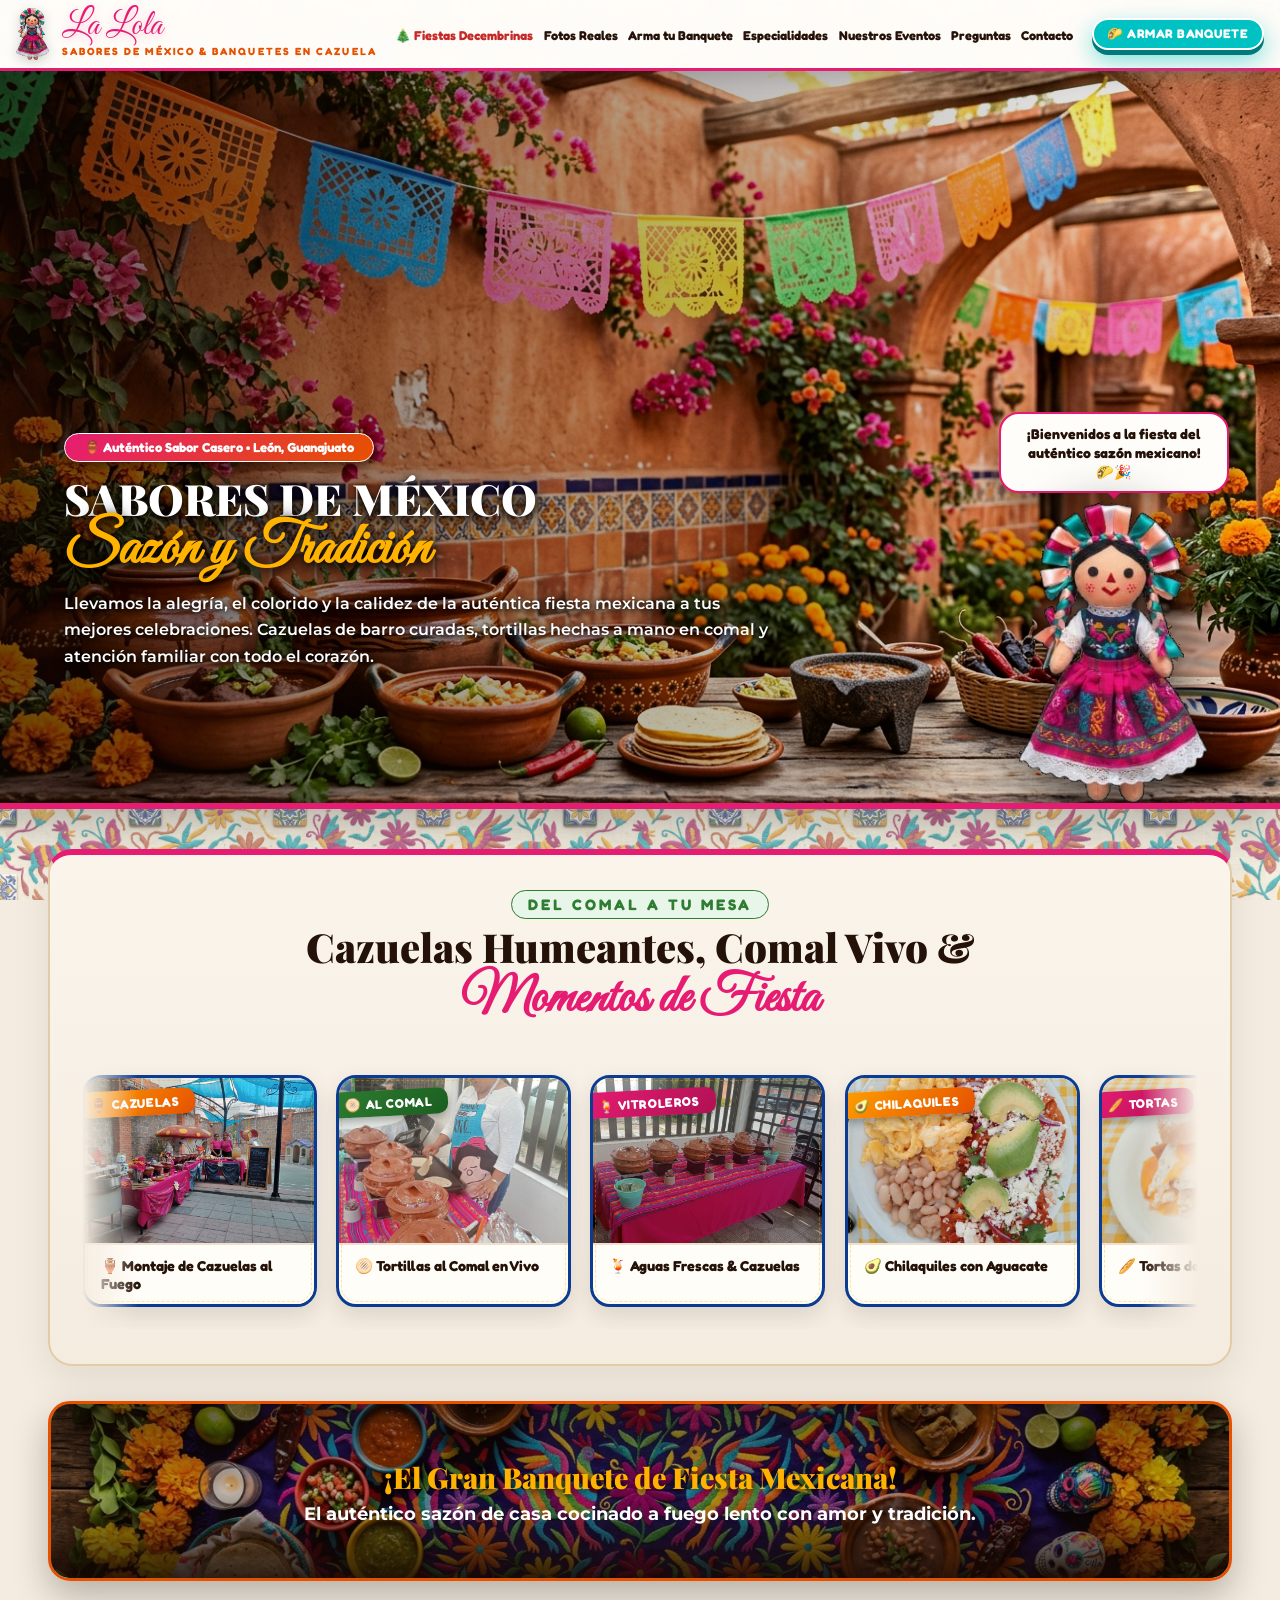
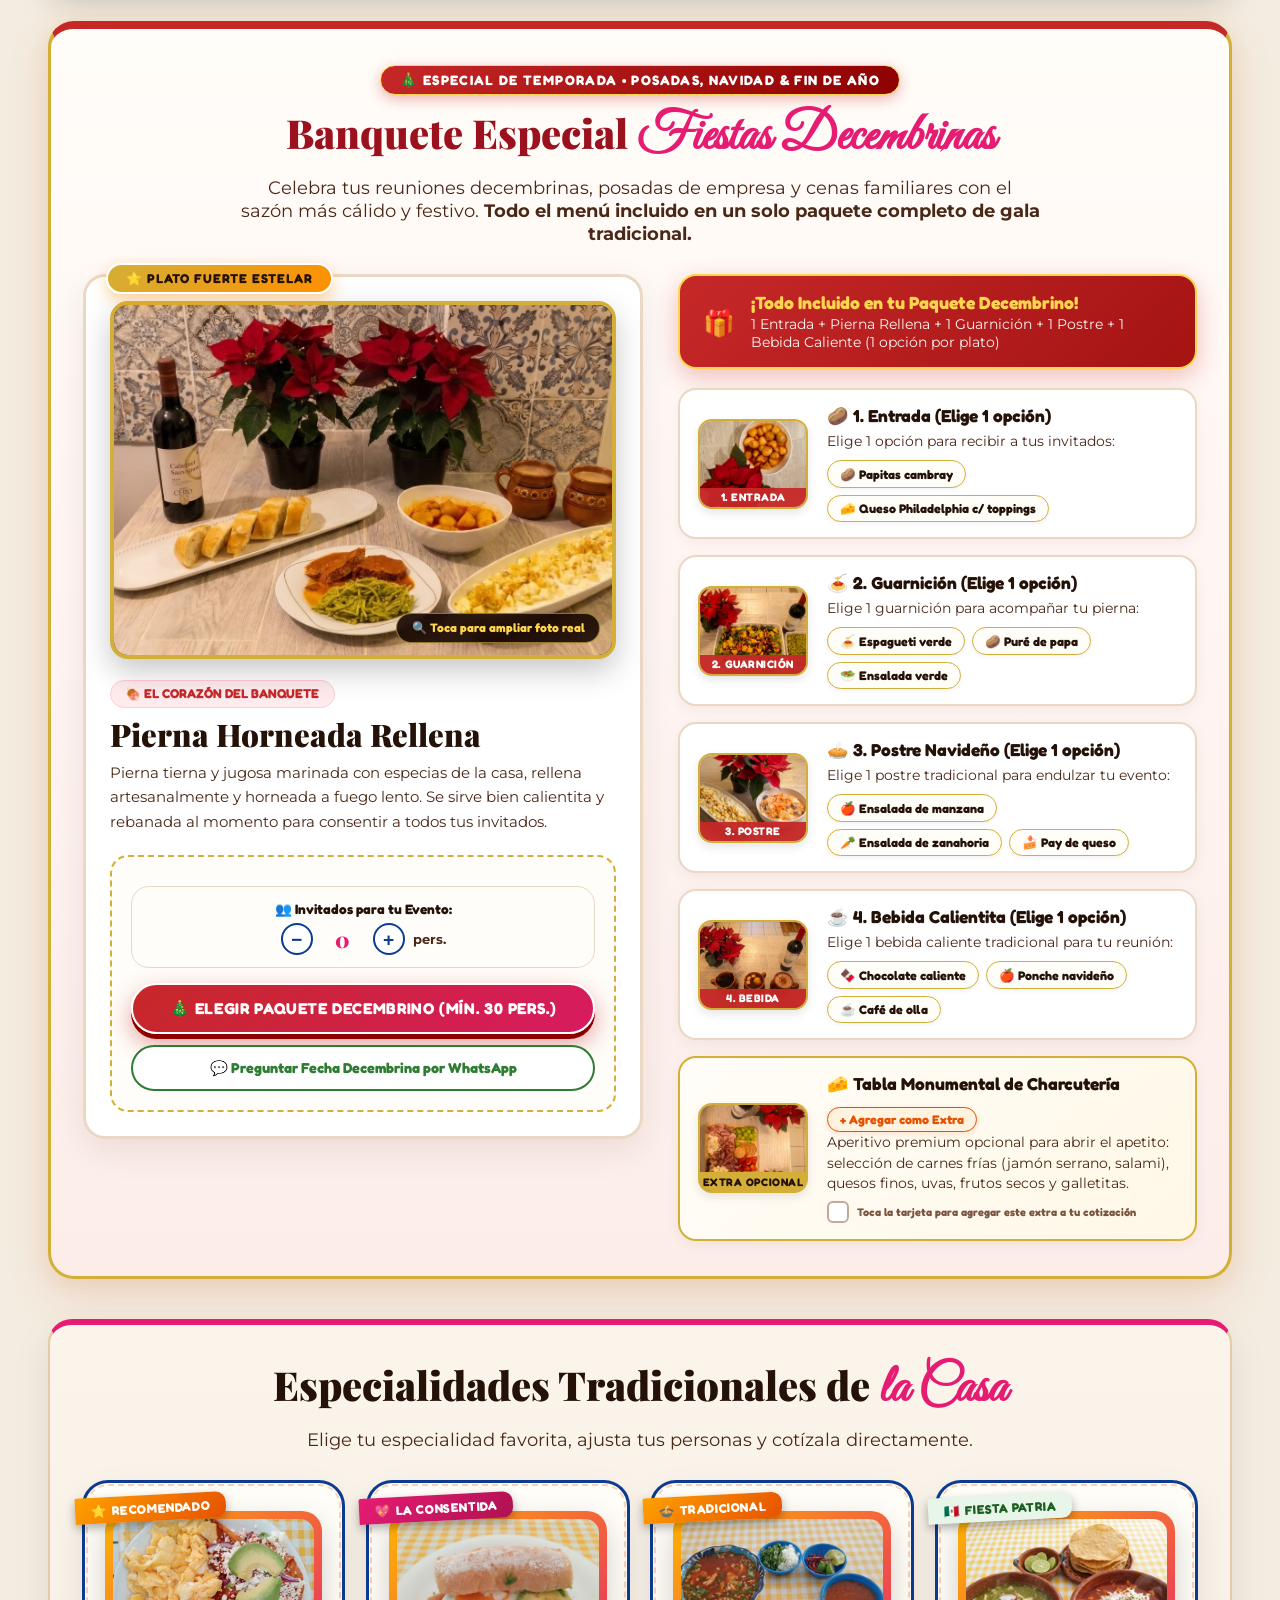
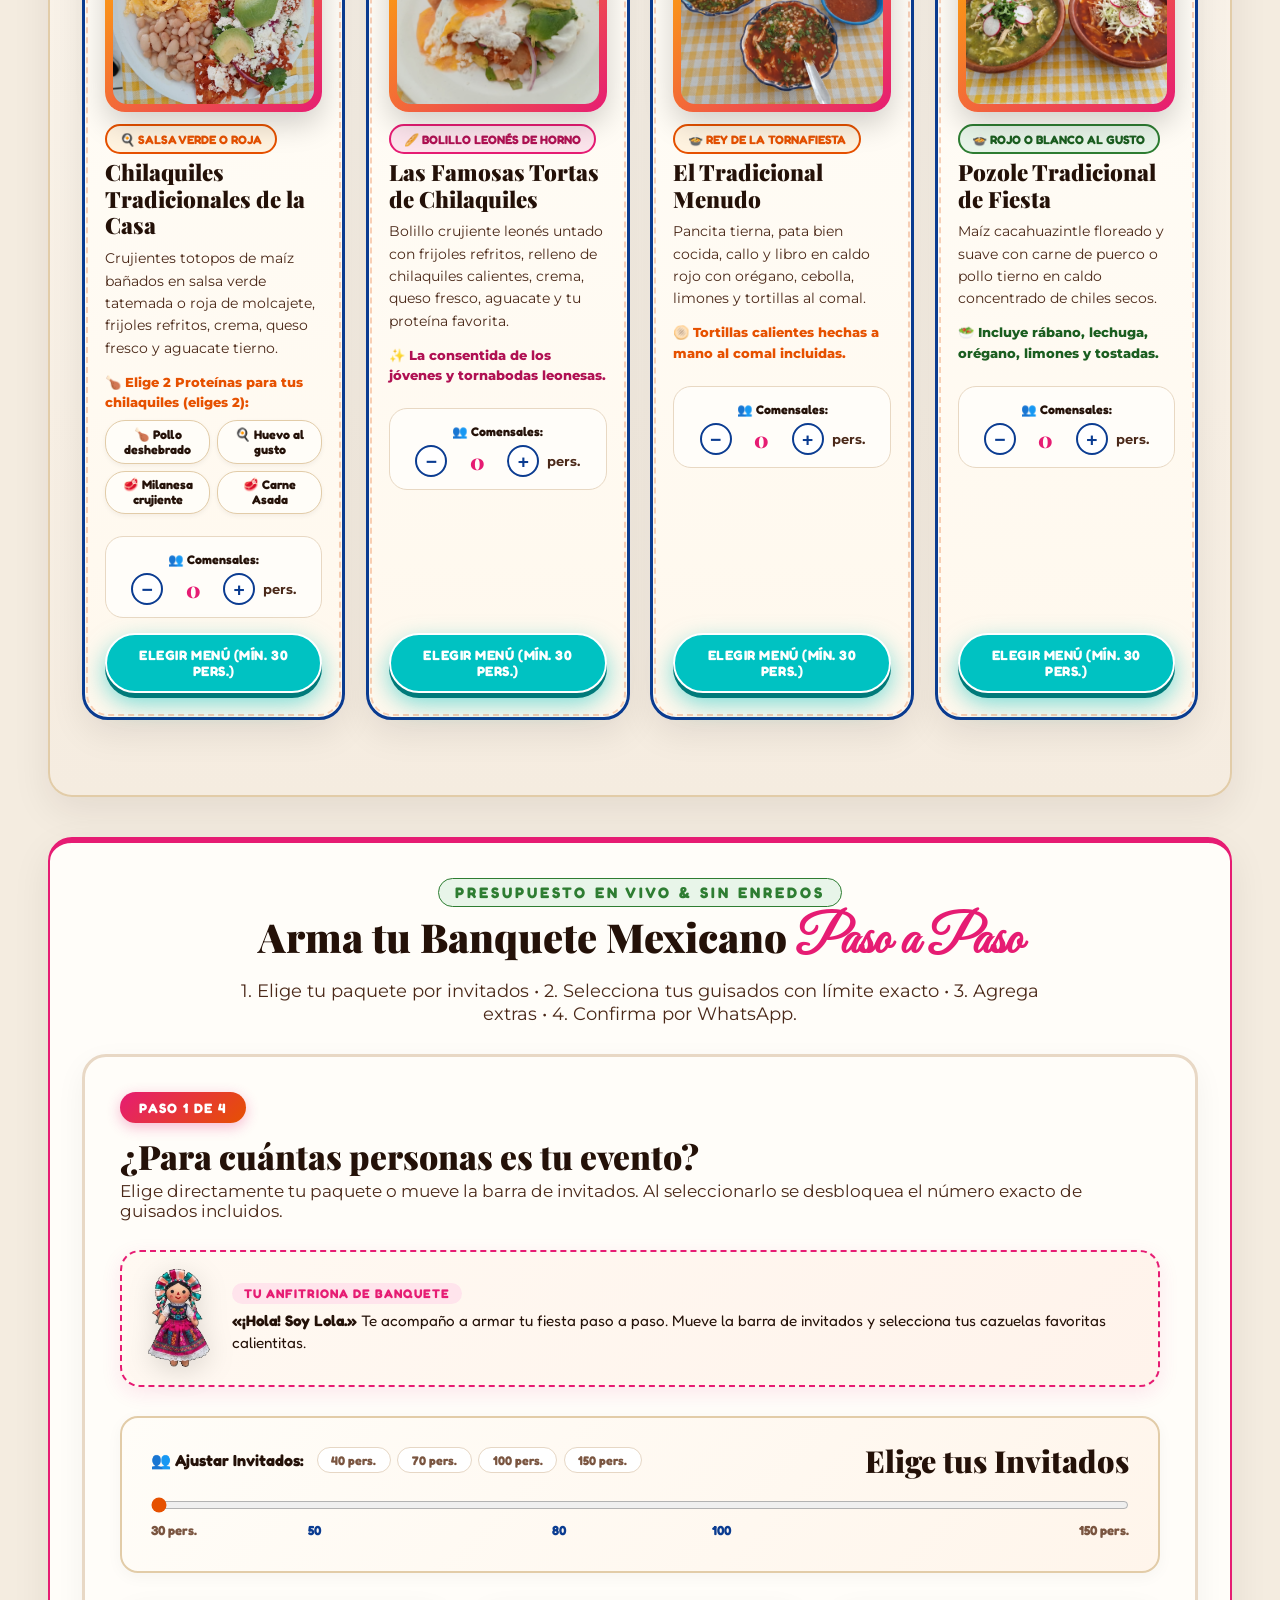
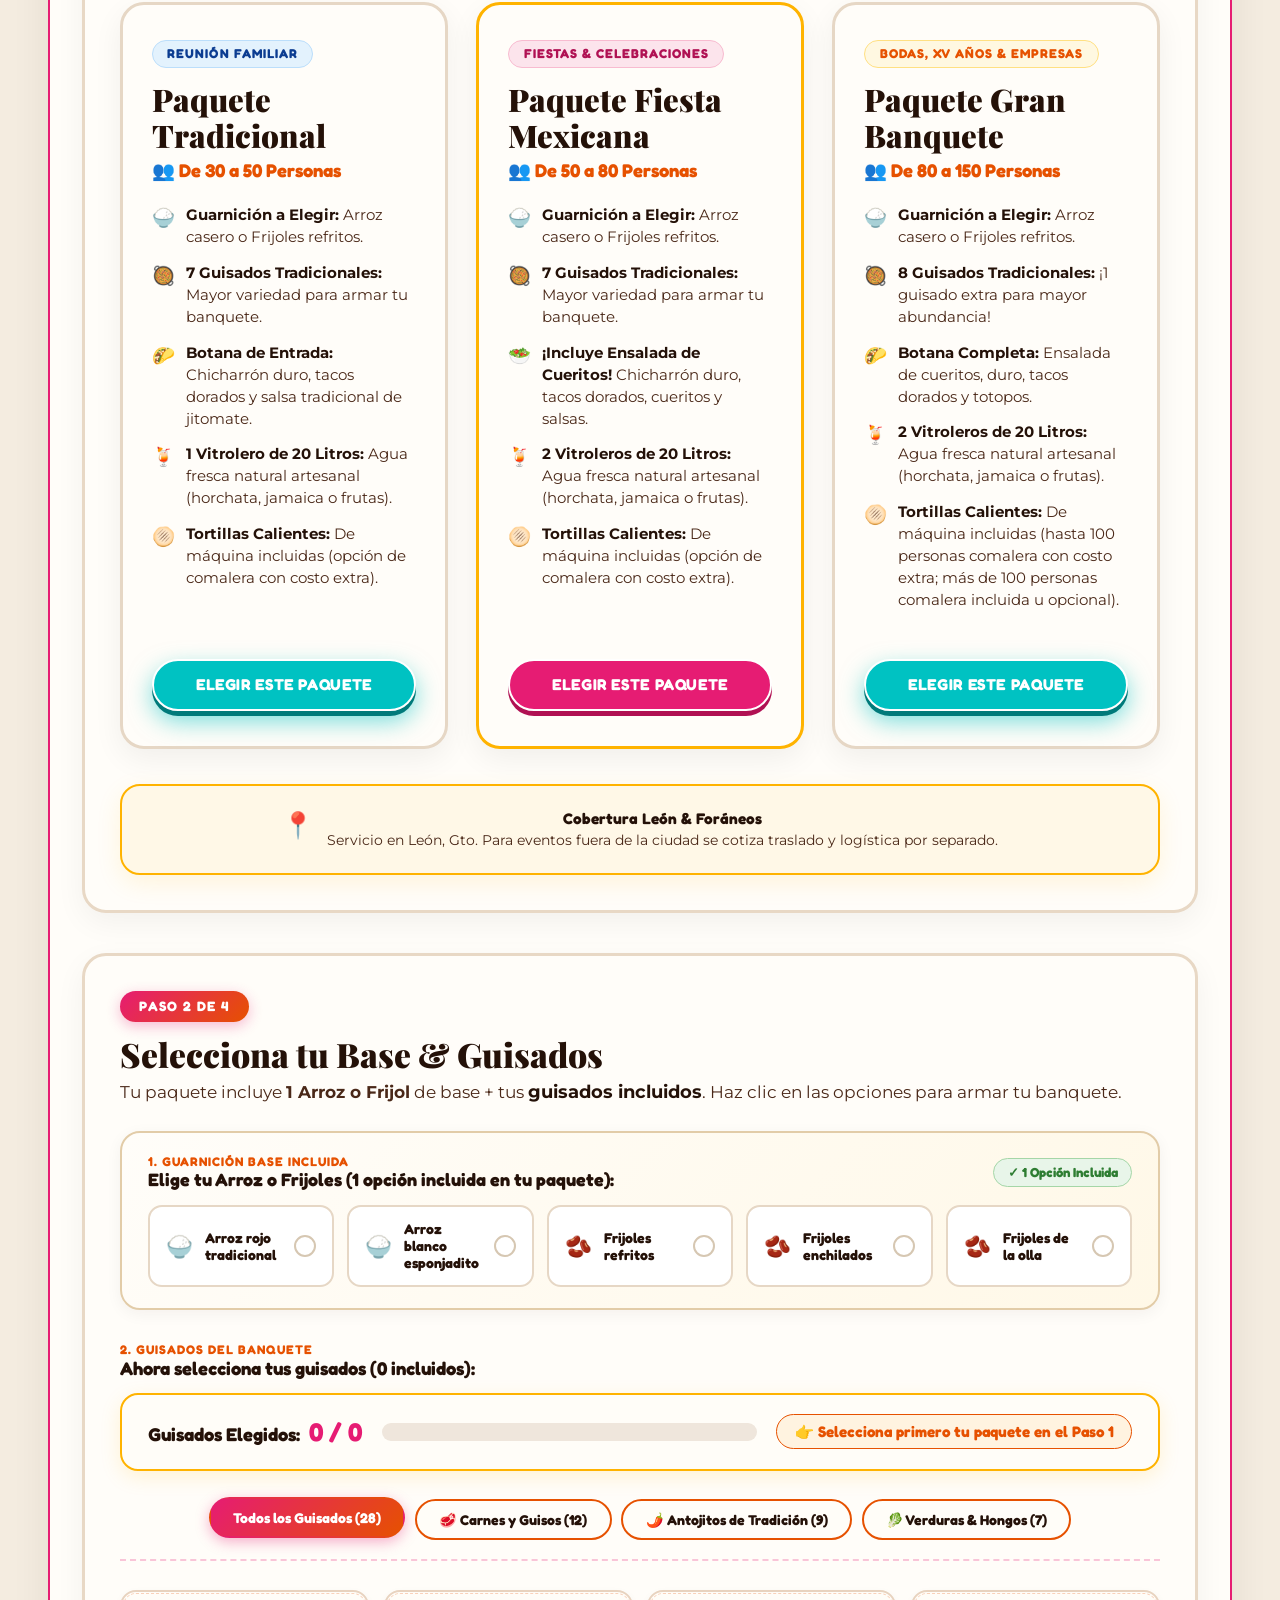
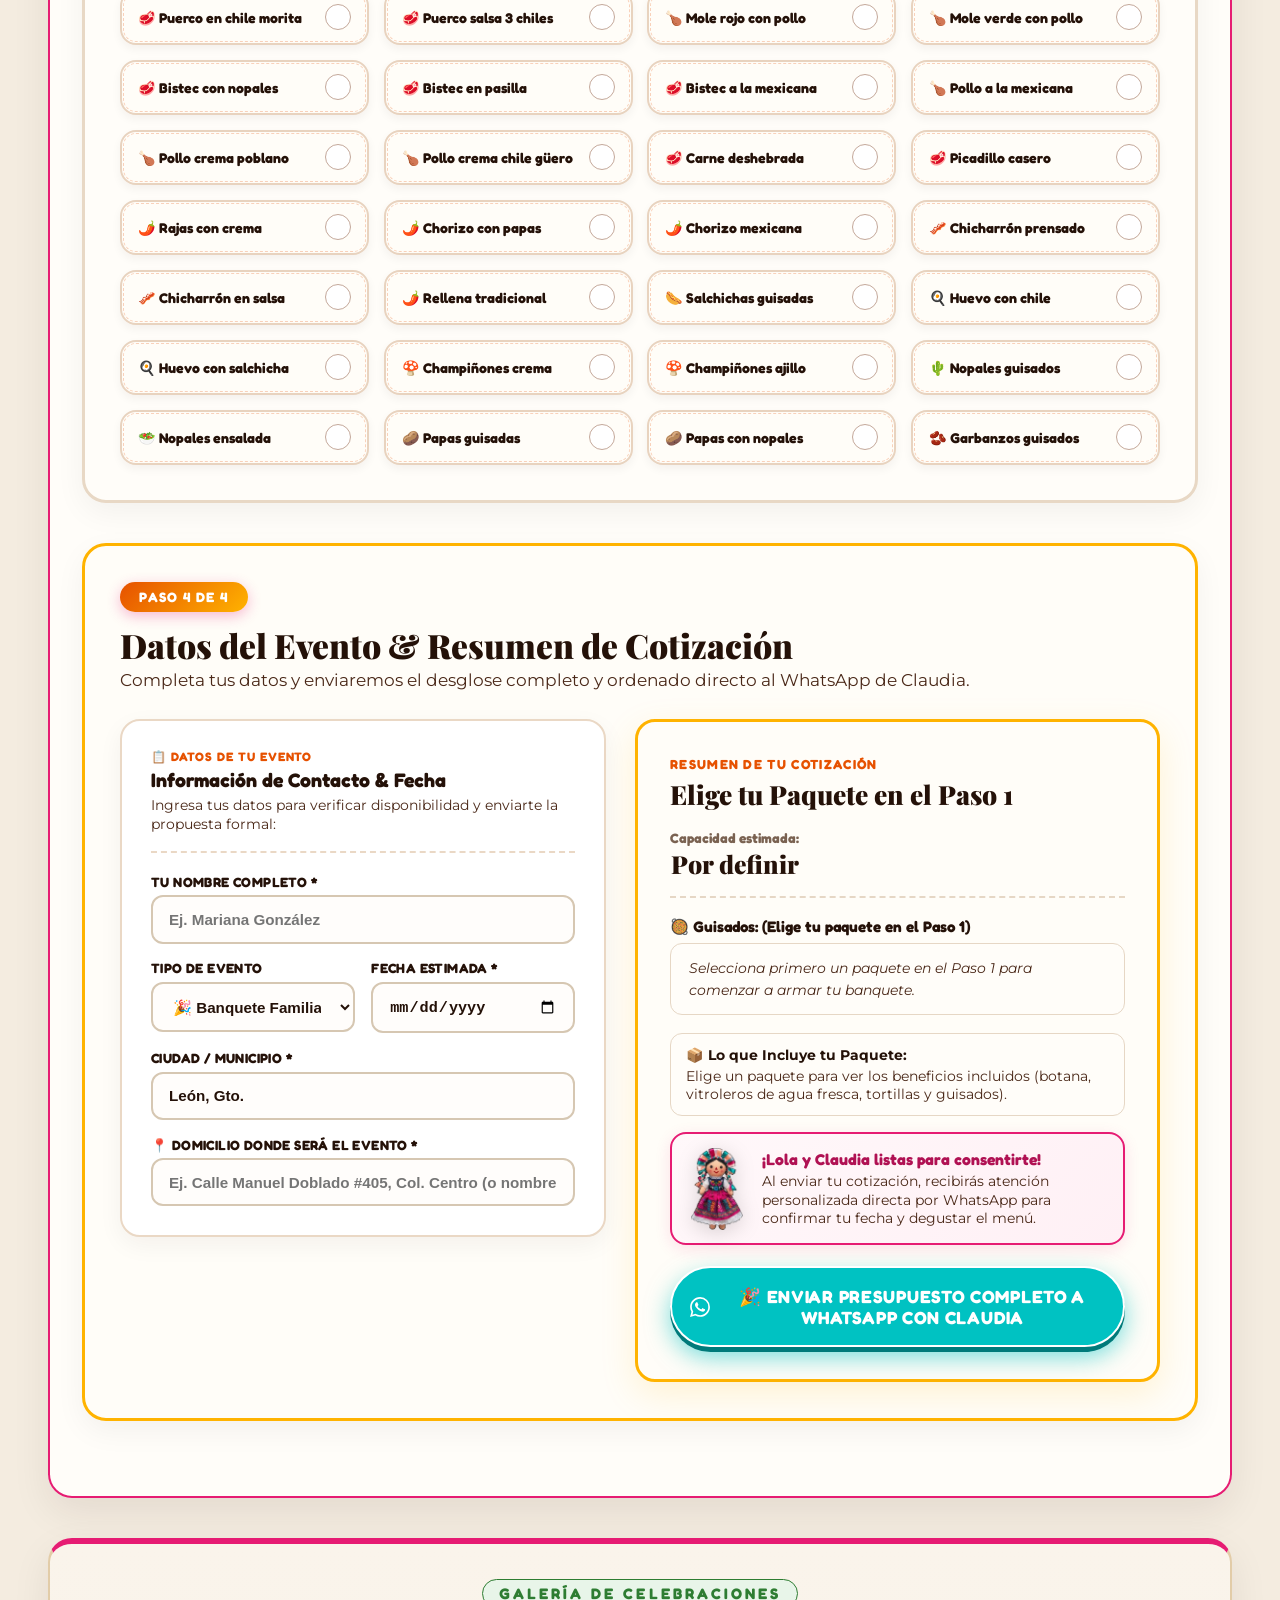
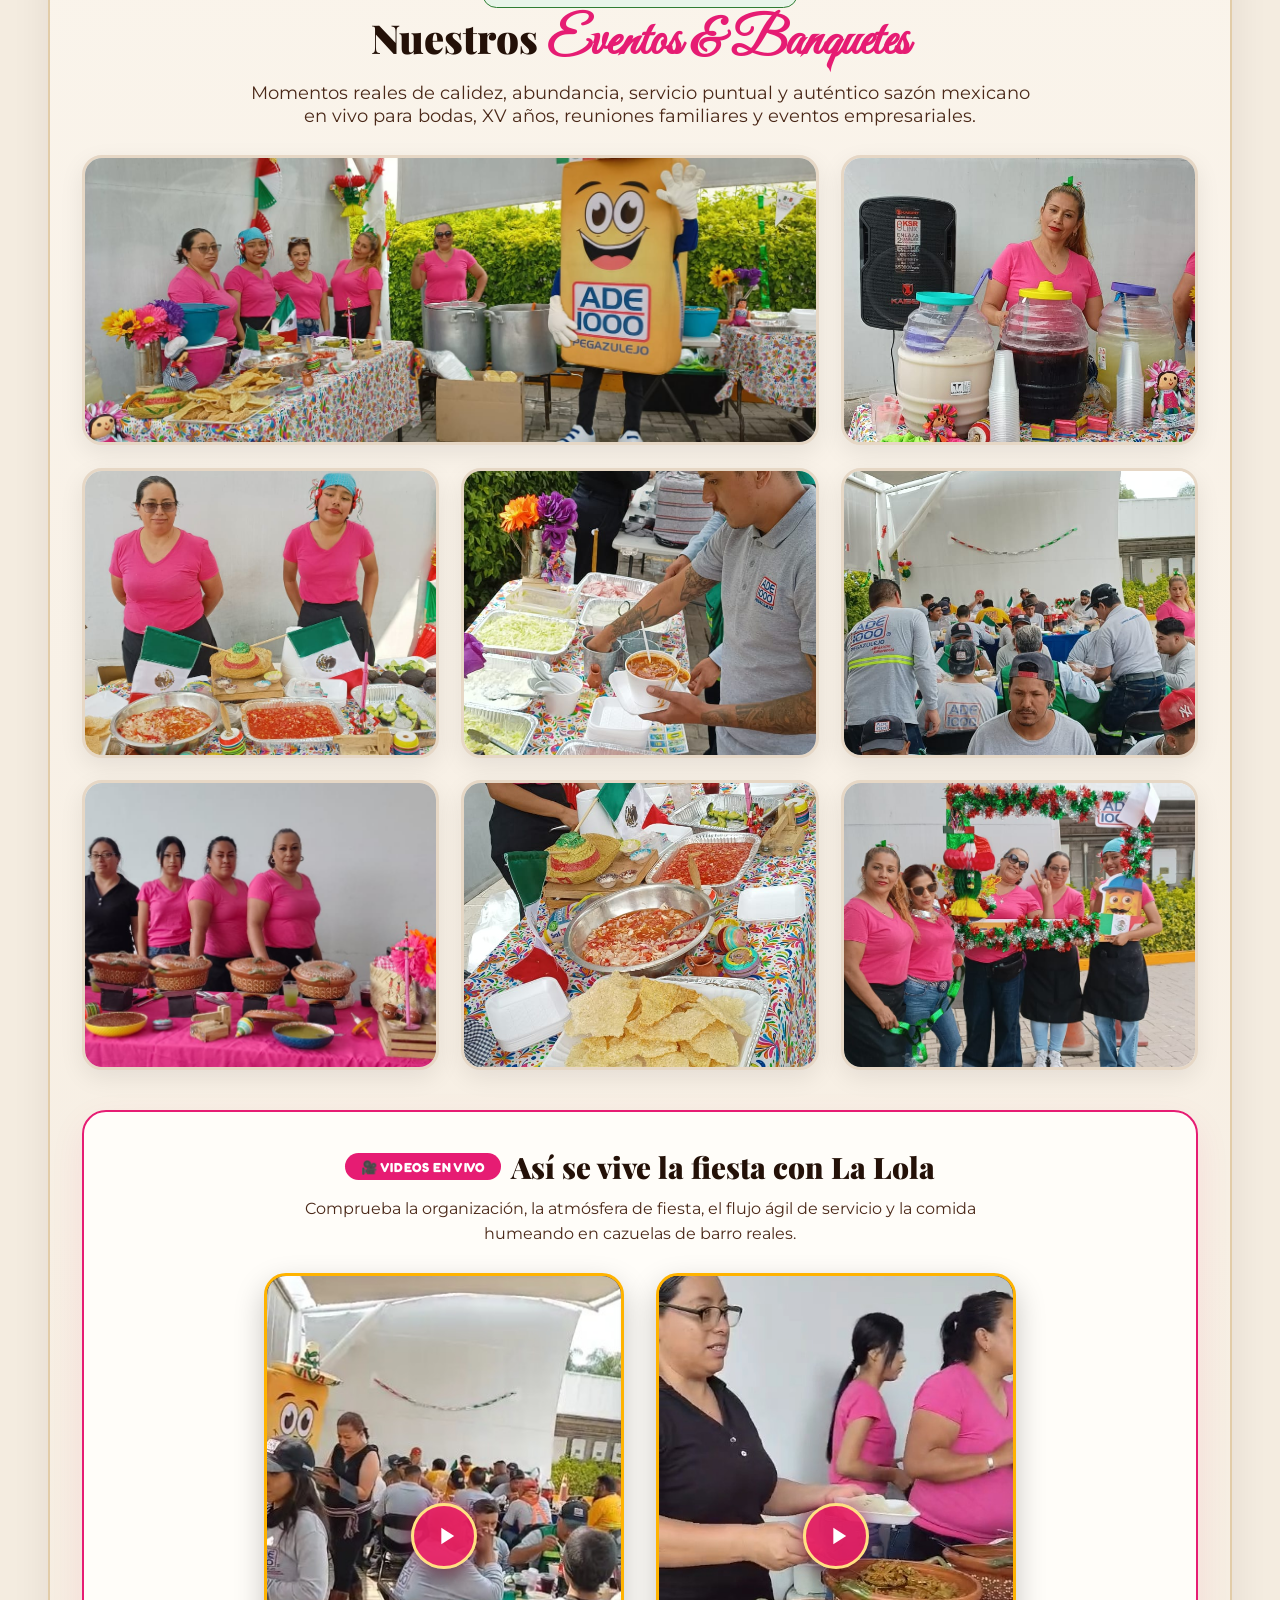
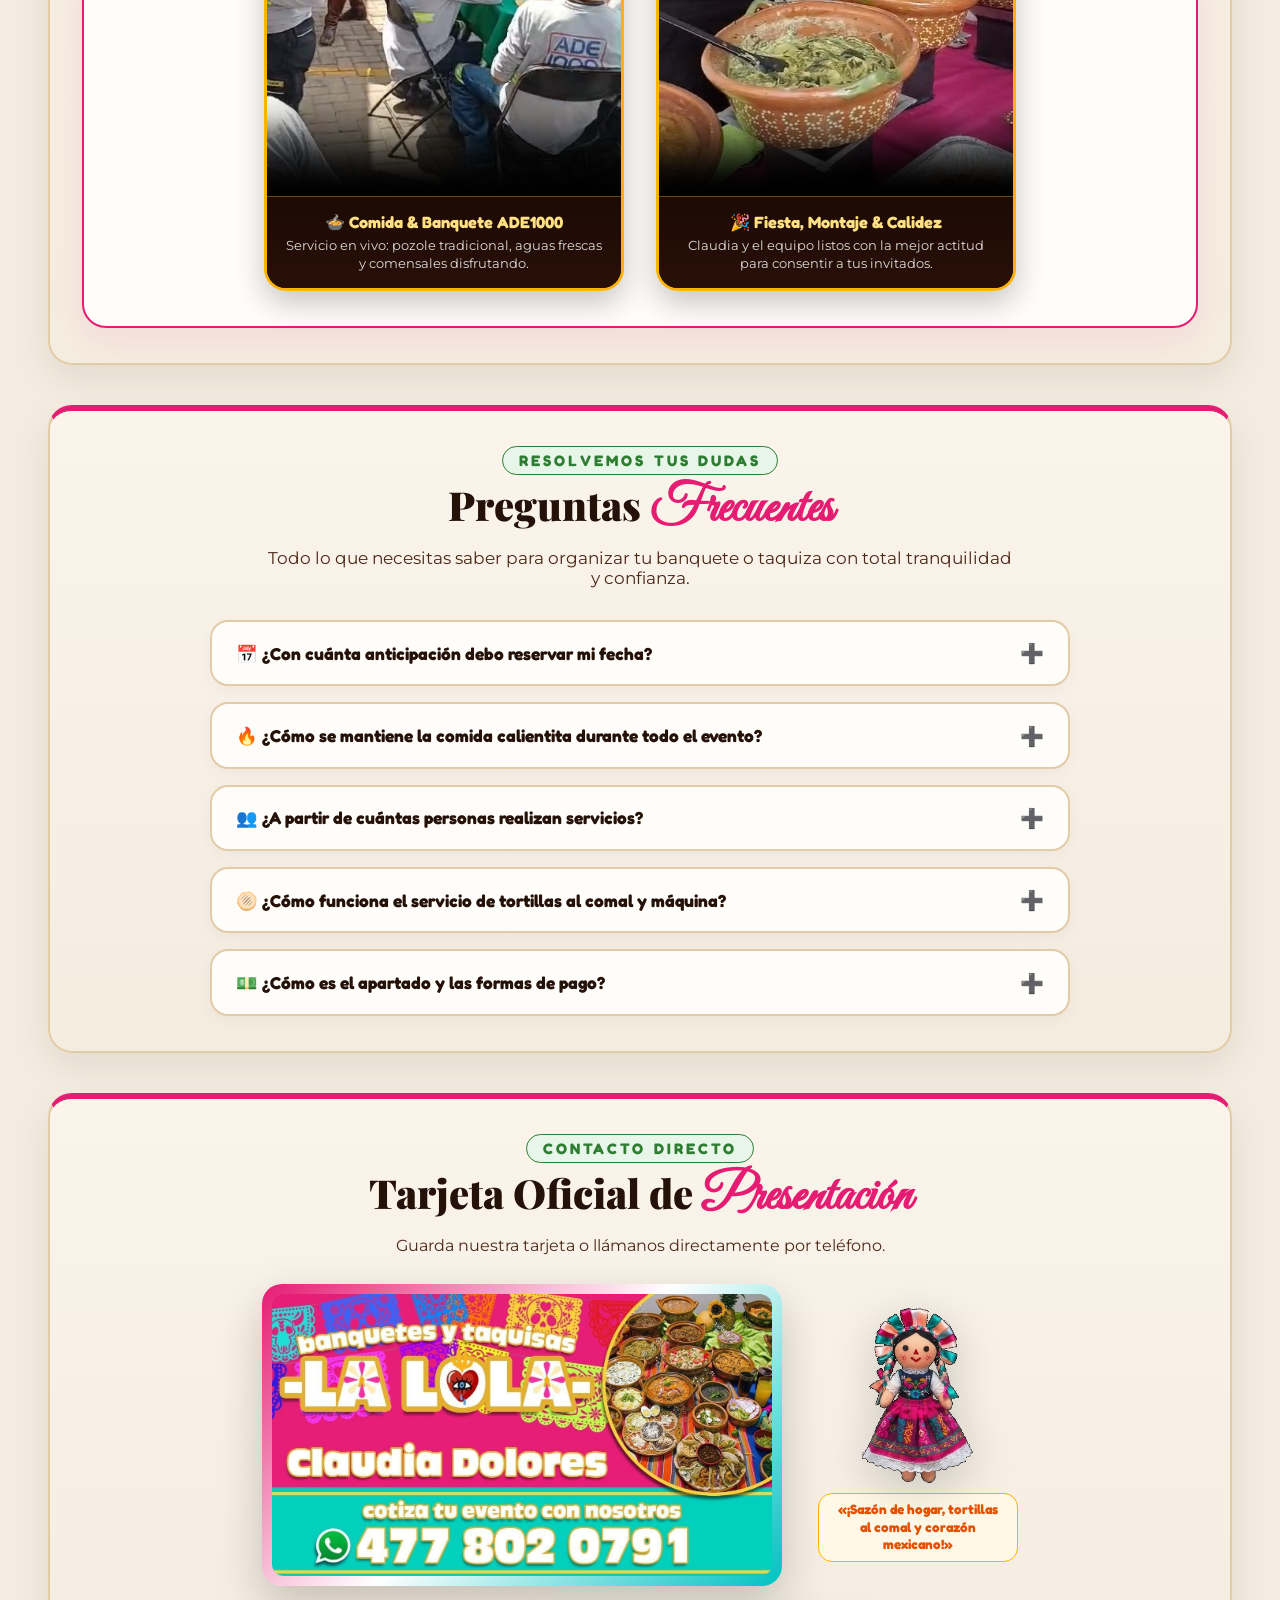
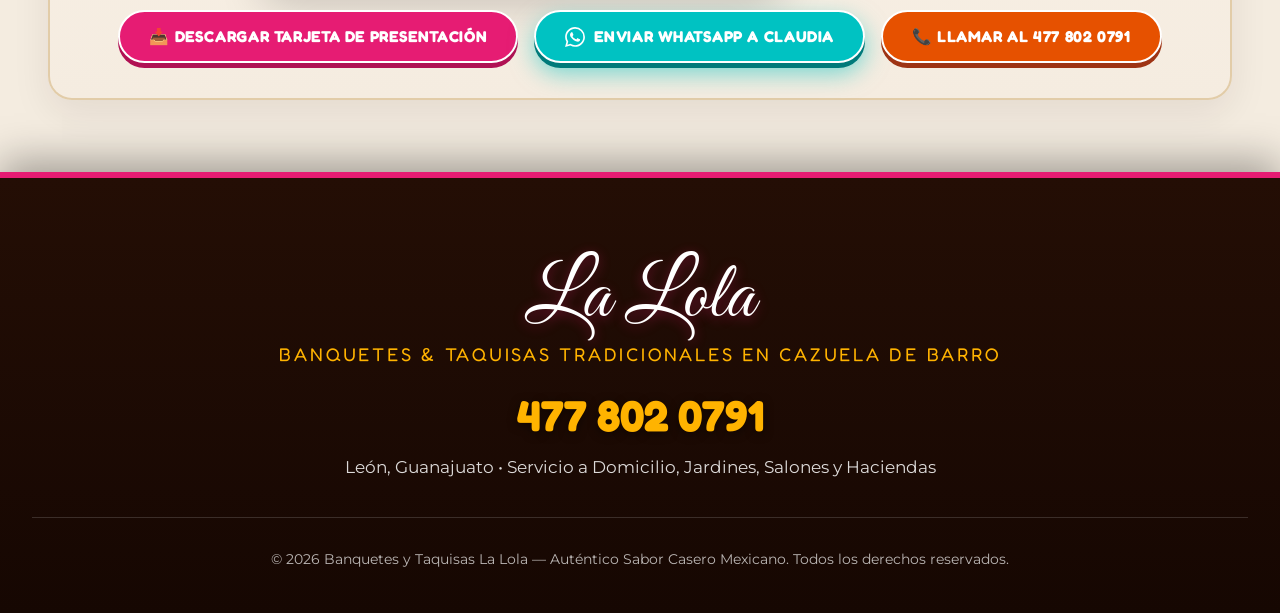
==== commit f57da703: "Corregir etiqueta style superior, boton header no-wrap, eliminar palabra masivo y redundancias en to" ====
--- a/index_original_github.html
+++ b/index_original_github.html
@@ -21,15 +21,50 @@
     <link href="https://fonts.googleapis.com/css2?family=Fredoka:wght@600;700;800&family=Great+Vibes&family=Montserrat:wght@500;600;700;800&family=Playfair+Display:ital,wght@0,700;0,900;1,700;1,900&display=block" rel="stylesheet">
     
     <!-- ANTI-FOUT: Evita 100% el brinco visual al recargar la página -->
+    <style>
         /* Header CTA button: No wrap, aligned */
-        .btn-header-quote {
-            padding: 0.65rem 1.35rem !important;
-            font-size: 0.88rem !important;
+        header .btn-header-quote {
             white-space: nowrap !important;
             flex-shrink: 0 !important;
             display: inline-flex !important;
             align-items: center !important;
+            justify-content: center !important;
             gap: 0.4rem !important;
+            padding: 0.6rem 1.15rem !important;
+            font-size: 0.85rem !important;
+            line-height: 1 !important;
+            min-width: max-content !important;
+        }
+        .nav-menu {
+            display: flex;
+            gap: 1.1rem !important;
+            list-style: none;
+            align-items: center;
+        }
+        .nav-link {
+            font-size: 0.9rem !important;
+            white-space: nowrap !important;
+        }
+        @media (min-width: 1025px) and (max-width: 1280px) {
+            header {
+                padding: 0.5rem 1rem !important;
+            }
+            .brand-name {
+                font-size: 2.2rem !important;
+            }
+            .brand-tag {
+                font-size: 0.65rem !important;
+            }
+            .nav-menu {
+                gap: 0.65rem !important;
+            }
+            .nav-link {
+                font-size: 0.8rem !important;
+            }
+            header .btn-header-quote {
+                padding: 0.5rem 0.85rem !important;
+                font-size: 0.78rem !important;
+            }
         }
         html.wf-loading body { opacity: 0 !important; visibility: hidden !important; }
         html.wf-active body { opacity: 1 !important; visibility: visible !important; transition: opacity 0.25s ease-in; }
@@ -3277,9 +3312,6 @@
                             <button type="button" class="protein-choice-pill" onclick="toggleChilaquilesProtein('Milanesa crujiente', this)">🥩 Milanesa crujiente</button>
                             <button type="button" class="protein-choice-pill" onclick="toggleChilaquilesProtein('Carne Asada', this)">🥩 Carne Asada</button>
                         </div>
-                        <p style="font-size: 0.78rem; font-weight: 700; color: var(--chocolate-suave); margin-bottom: 0.8rem;">
-                            🥖 Bolillo calientito incluido de cajón.
-                        </p>
                     </div>
 
                     <div class="specialty-guest-selector">
@@ -3544,7 +3576,7 @@
                                 </li>
                                 <li class="package-feature-item">
                                     <span class="package-feature-icon">🌮</span>
-                                    <div><strong>Botana Monumental Completa:</strong> Ensalada de cueritos, duro, tacos dorados y totopos.</div>
+                                    <div><strong>Botana Completa:</strong> Ensalada de cueritos, duro, tacos dorados y totopos.</div>
                                 </li>
                                 <li class="package-feature-item">
                                     <span class="package-feature-icon">🍹</span>
@@ -3552,7 +3584,7 @@
                                 </li>
                                 <li class="package-feature-item">
                                     <span class="package-feature-icon">🫓</span>
-                                    <div><strong>Tortillas Calientes:</strong> De máquina incluidas (hasta 100 personas comalera con costo extra; más de 100 personas comalera al comal incluida u opcional).</div>
+                                    <div><strong>Tortillas Calientes:</strong> De máquina incluidas (hasta 100 personas comalera con costo extra; más de 100 personas comalera incluida u opcional).</div>
                                 </li>
                             </ul>
                         </div>
@@ -3974,7 +4006,7 @@
                         </div>
                         <div class="video-card-caption">
                             <h4>🍲 Comida & Banquete ADE1000</h4>
-                            <p>Servicio masivo en vivo: pozole tradicional, aguas frescas y comensales disfrutando.</p>
+                            <p>Servicio en vivo: pozole tradicional, aguas frescas y comensales disfrutando.</p>
                         </div>
                     </div>
 
@@ -4200,7 +4232,7 @@
             '80+': {
                 title: 'Paquete Gran Banquete (80 a 150 personas)',
                 max: 8,
-                benefits: '8 guisados tradicionales (¡1 guisado más!), guarnición a elegir (arroz o frijoles), botana monumental completa, 2 vitroleros de 20L de agua fresca y tortillas calientes (hasta 100 personas comalera con costo extra; más de 100 personas comalera al comal incluida u opcional).',
+                benefits: '8 guisados tradicionales (¡1 guisado más!), guarnición a elegir (arroz o frijoles), botana completa (ensalada de cueritos, duro, tacos dorados y totopos), 2 vitroleros de 20L de agua fresca y tortillas calientes (hasta 100 personas comalera con costo extra; más de 100 personas comalera incluida u opcional).',
                 defaultGuests: 100
             }
         };
@@ -4799,7 +4831,7 @@
                             ? ('<br><span style="color: var(--cempasuchil-fuego); font-weight: 800;">🍗 2 Proteínas elegidas:</span> ' + window.selectedChilaquilesProteins.join(', '))
                             : '<br><span style="color: #D32F2F; font-weight: 800;">🍗 Proteínas: Faltan por elegir (Selecciona hasta 2 opciones arriba)</span>';
                         summaryList.innerHTML = '<div style="color: var(--rosa-mexicano); font-weight: 800; font-size: 1rem;">✨ ' + spec.name + '</div>' +
-                            '<p style="margin: 0.35rem 0 0 0; color: var(--chocolate-suave); font-size: 0.88rem;">Servicio completo e independiente para ' + spec.guests + ' personas (Mínimo 30 personas). Incluye salsas tatemadas, frijolitos refritos, crema, queso fresco, aguacate tierno y 🥖 <strong>bolillo calientito incluido de cajón</strong>.' + protText + '</p>';
+                            '<p style="margin: 0.35rem 0 0 0; color: var(--chocolate-suave); font-size: 0.88rem;">Servicio completo e independiente para ' + spec.guests + ' personas (Mínimo 30 personas). Incluye salsas tatemadas, frijolitos refritos, crema, queso fresco y aguacate tierno.' + protText + '</p>';
                     } else {
                         summaryList.innerHTML = '<div style="color: var(--rosa-mexicano); font-weight: 800; font-size: 1rem;">✨ ' + spec.name + '</div>' +
                             '<p style="margin: 0.35rem 0 0 0; color: var(--chocolate-suave); font-size: 0.88rem;">Servicio completo e independiente para ' + spec.guests + ' personas (Mínimo 30 personas). Incluye complementos, salsas y montaje en cazuela tradicional.</p>';
@@ -4939,7 +4971,6 @@
                         '👥 *Comensales:* ' + spec.guests + ' personas (Mínimo 30 pers.)\n' +
                         '🍽️ *Menú Independiente:* ' + spec.name + '\n' +
                         '🍗 *Proteínas Elegidas (2):* ' + protStr + '\n' +
-                        '🥖 *Pan:* Bolillo calientito incluido de cajón\n' +
                         '📅 *Fecha Estimada:* ' + (date || 'Por definir') + '\n' +
                         '📍 *Ciudad / Municipio:* ' + city + '\n' +
                         '🏠 *Domicilio del Evento:* ' + (address || 'Por confirmar') + '\n\n' +
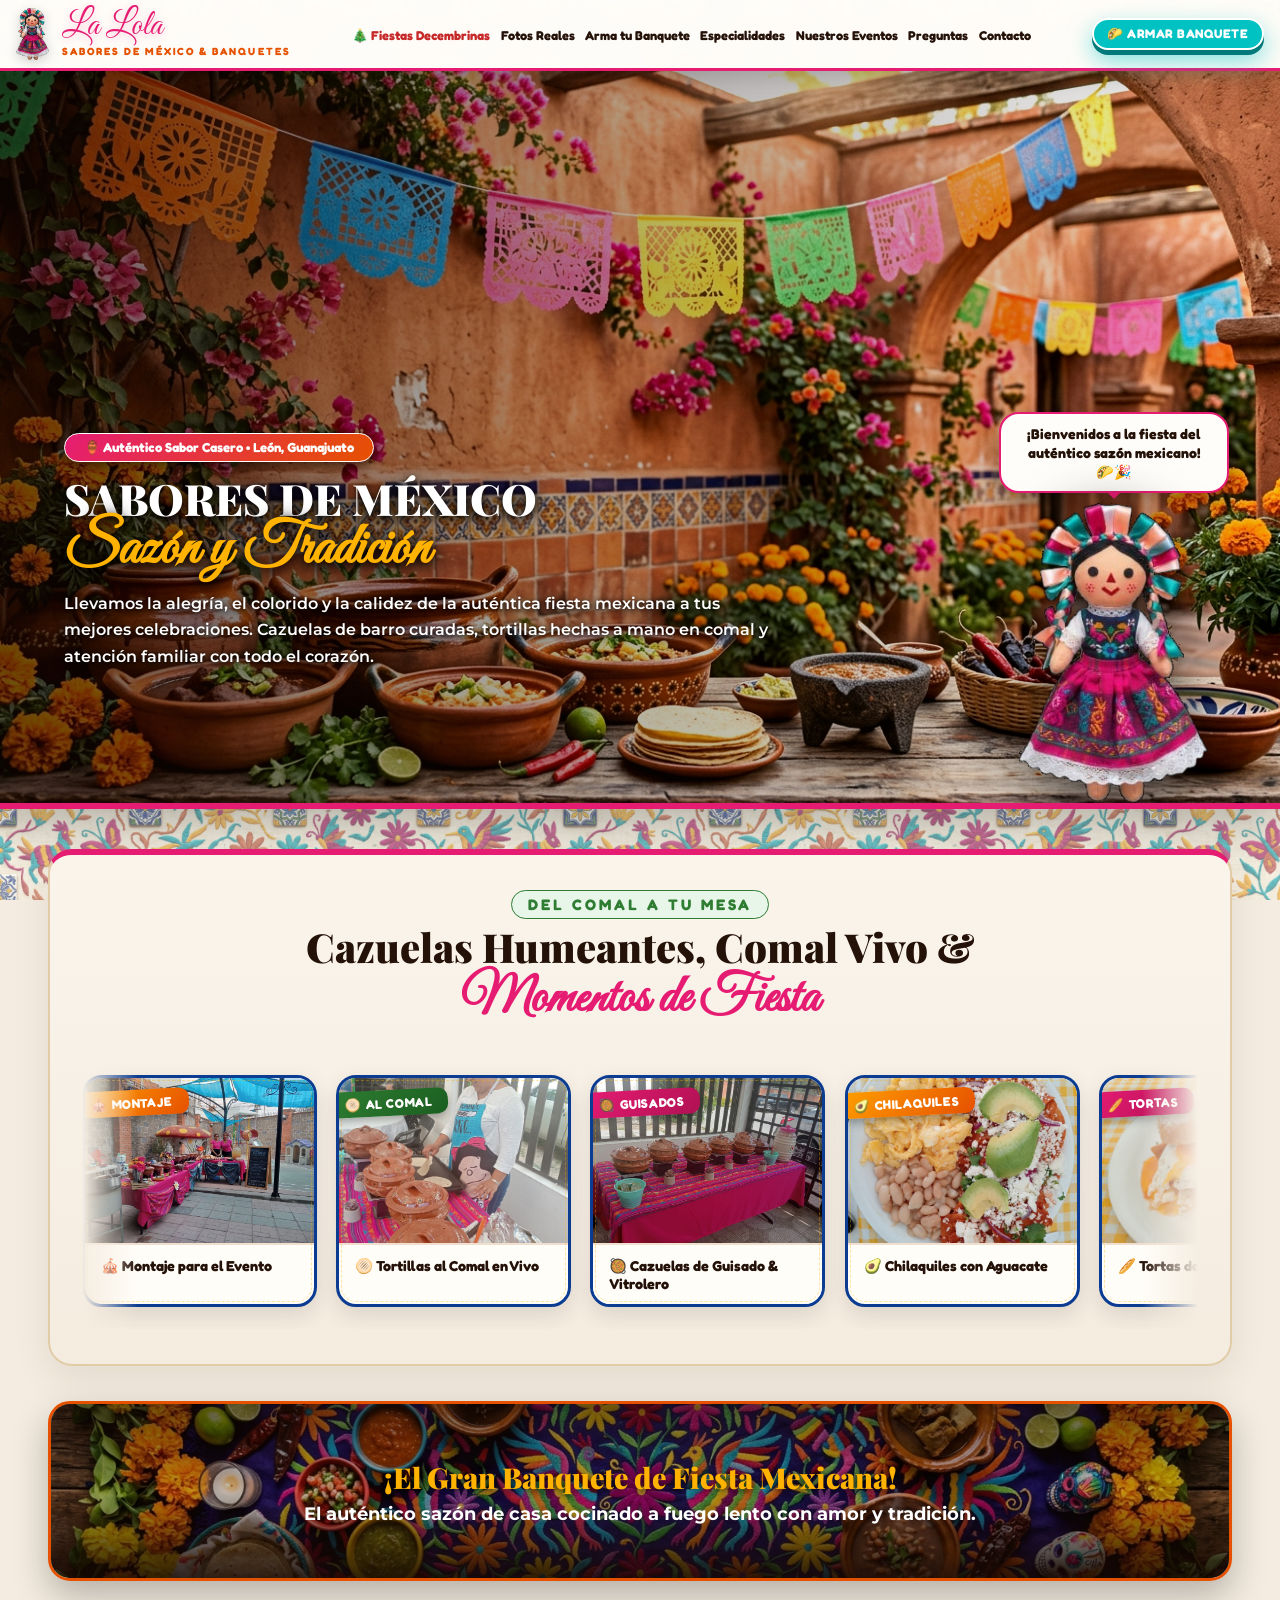
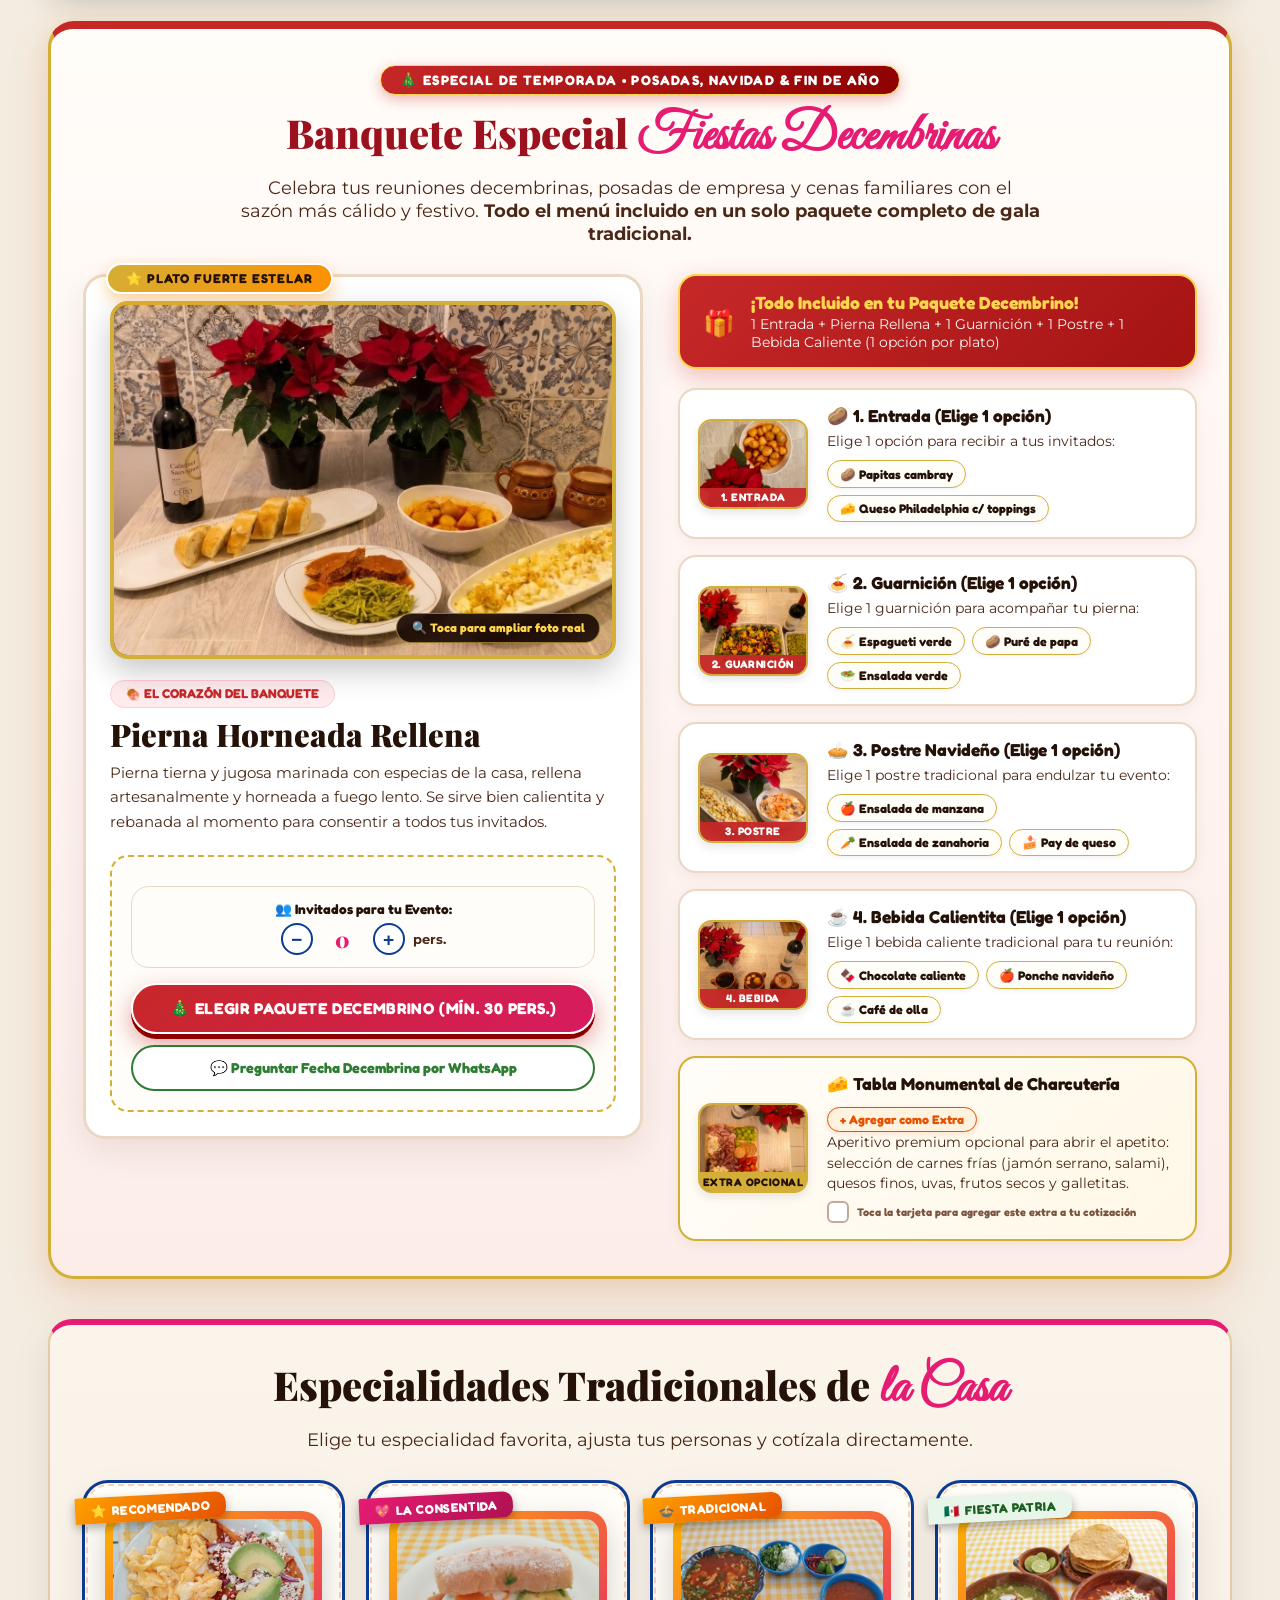
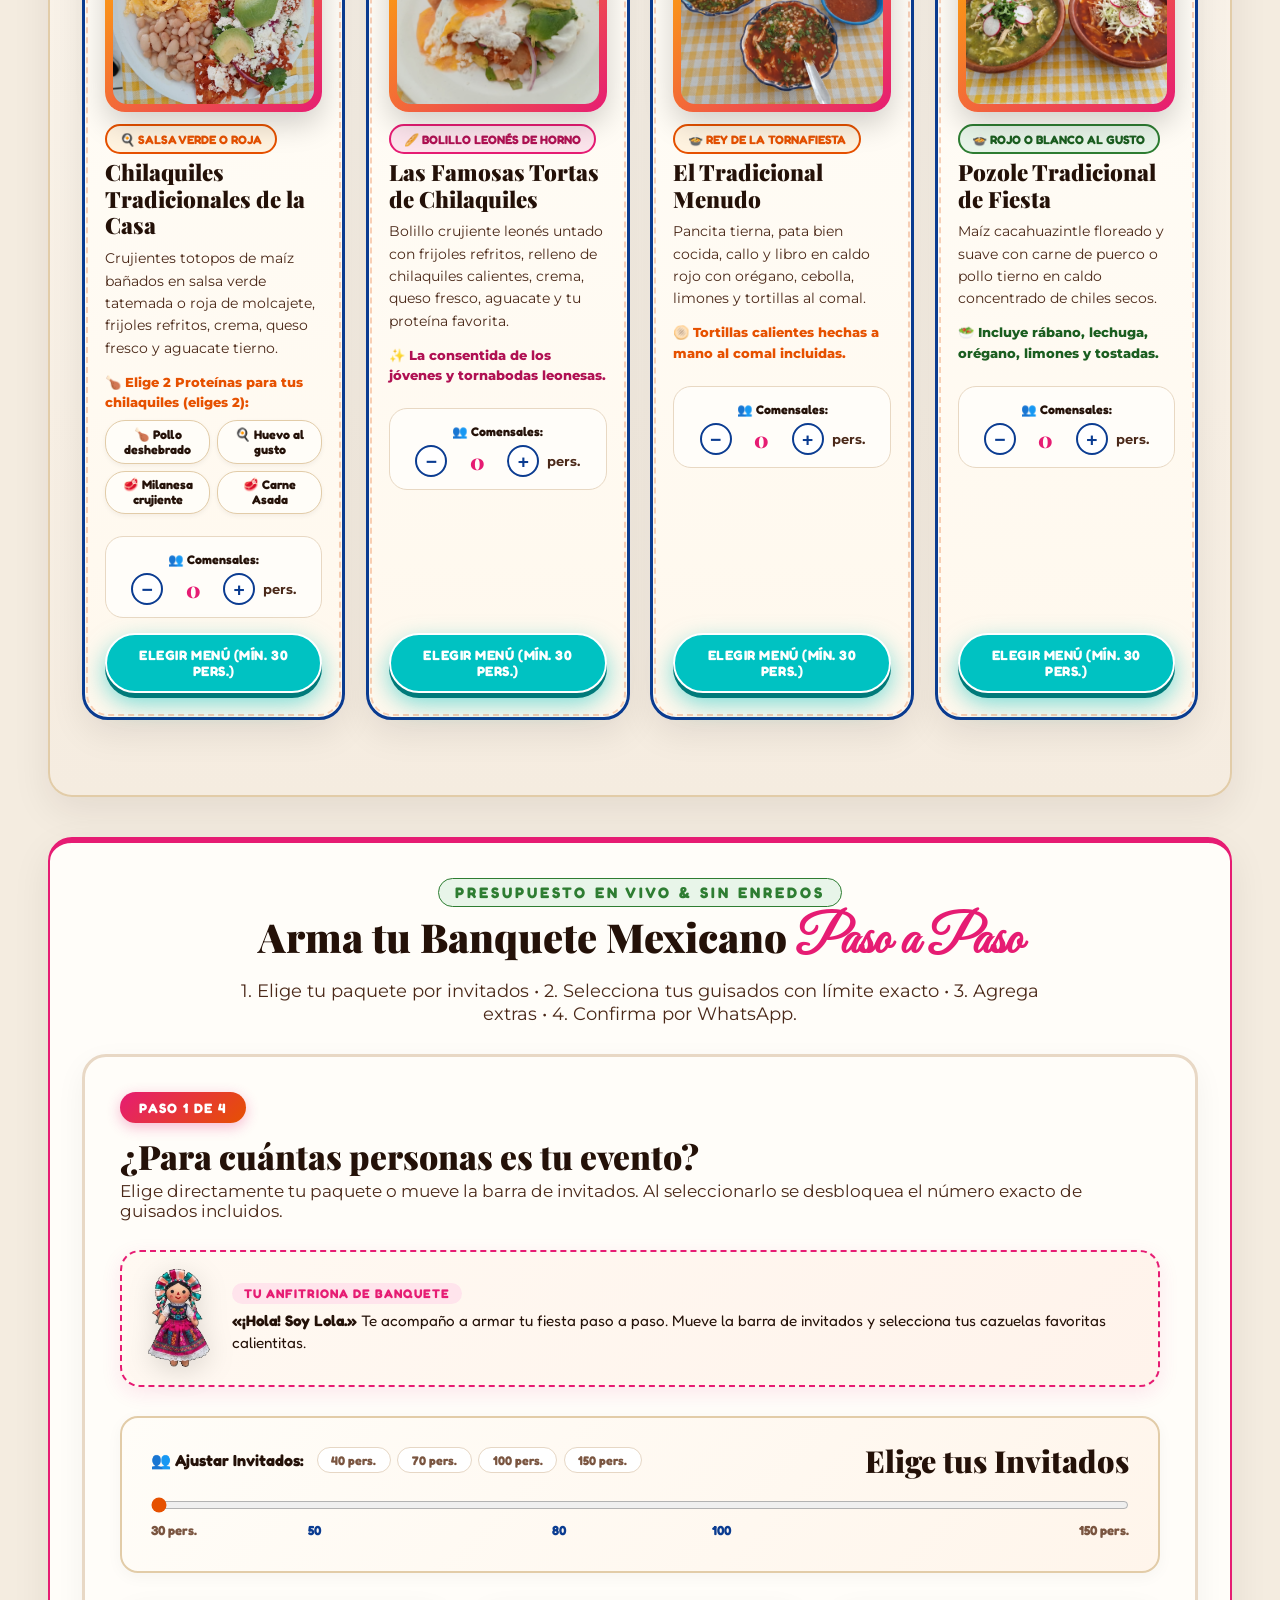
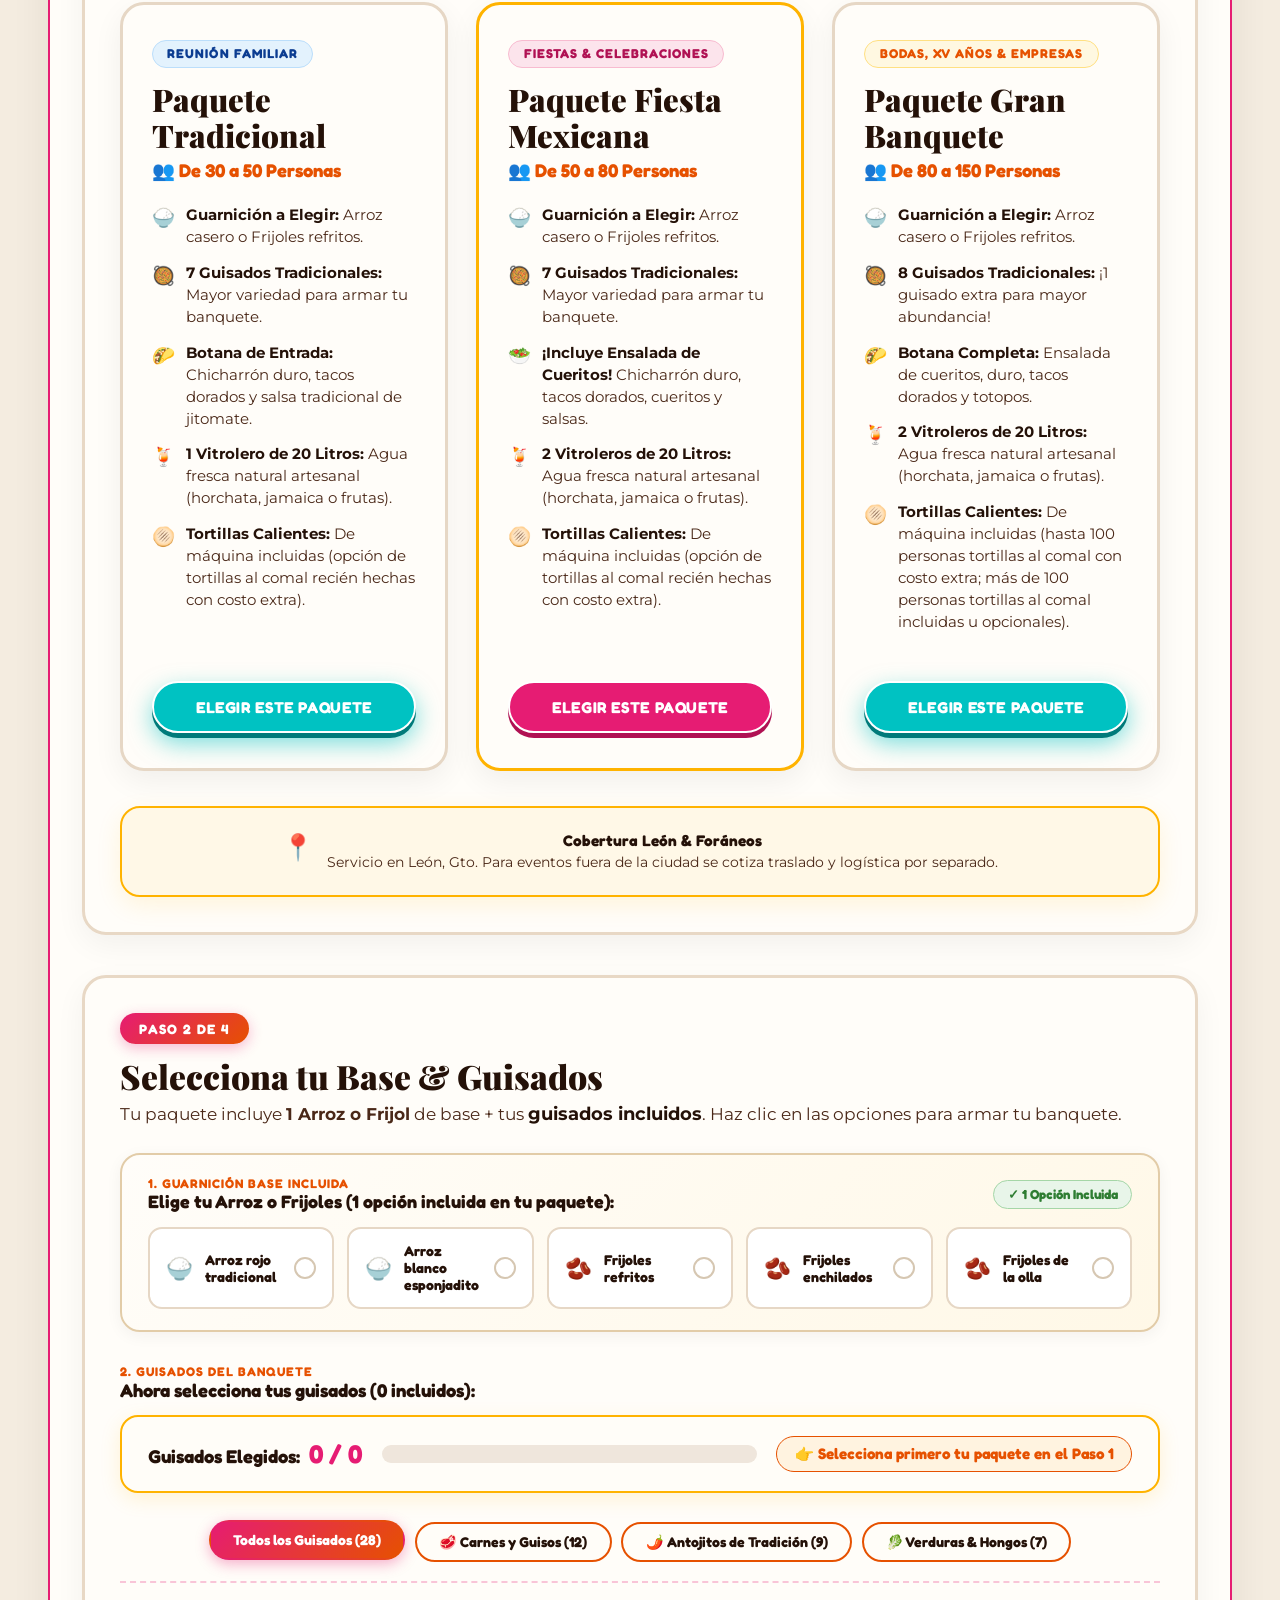
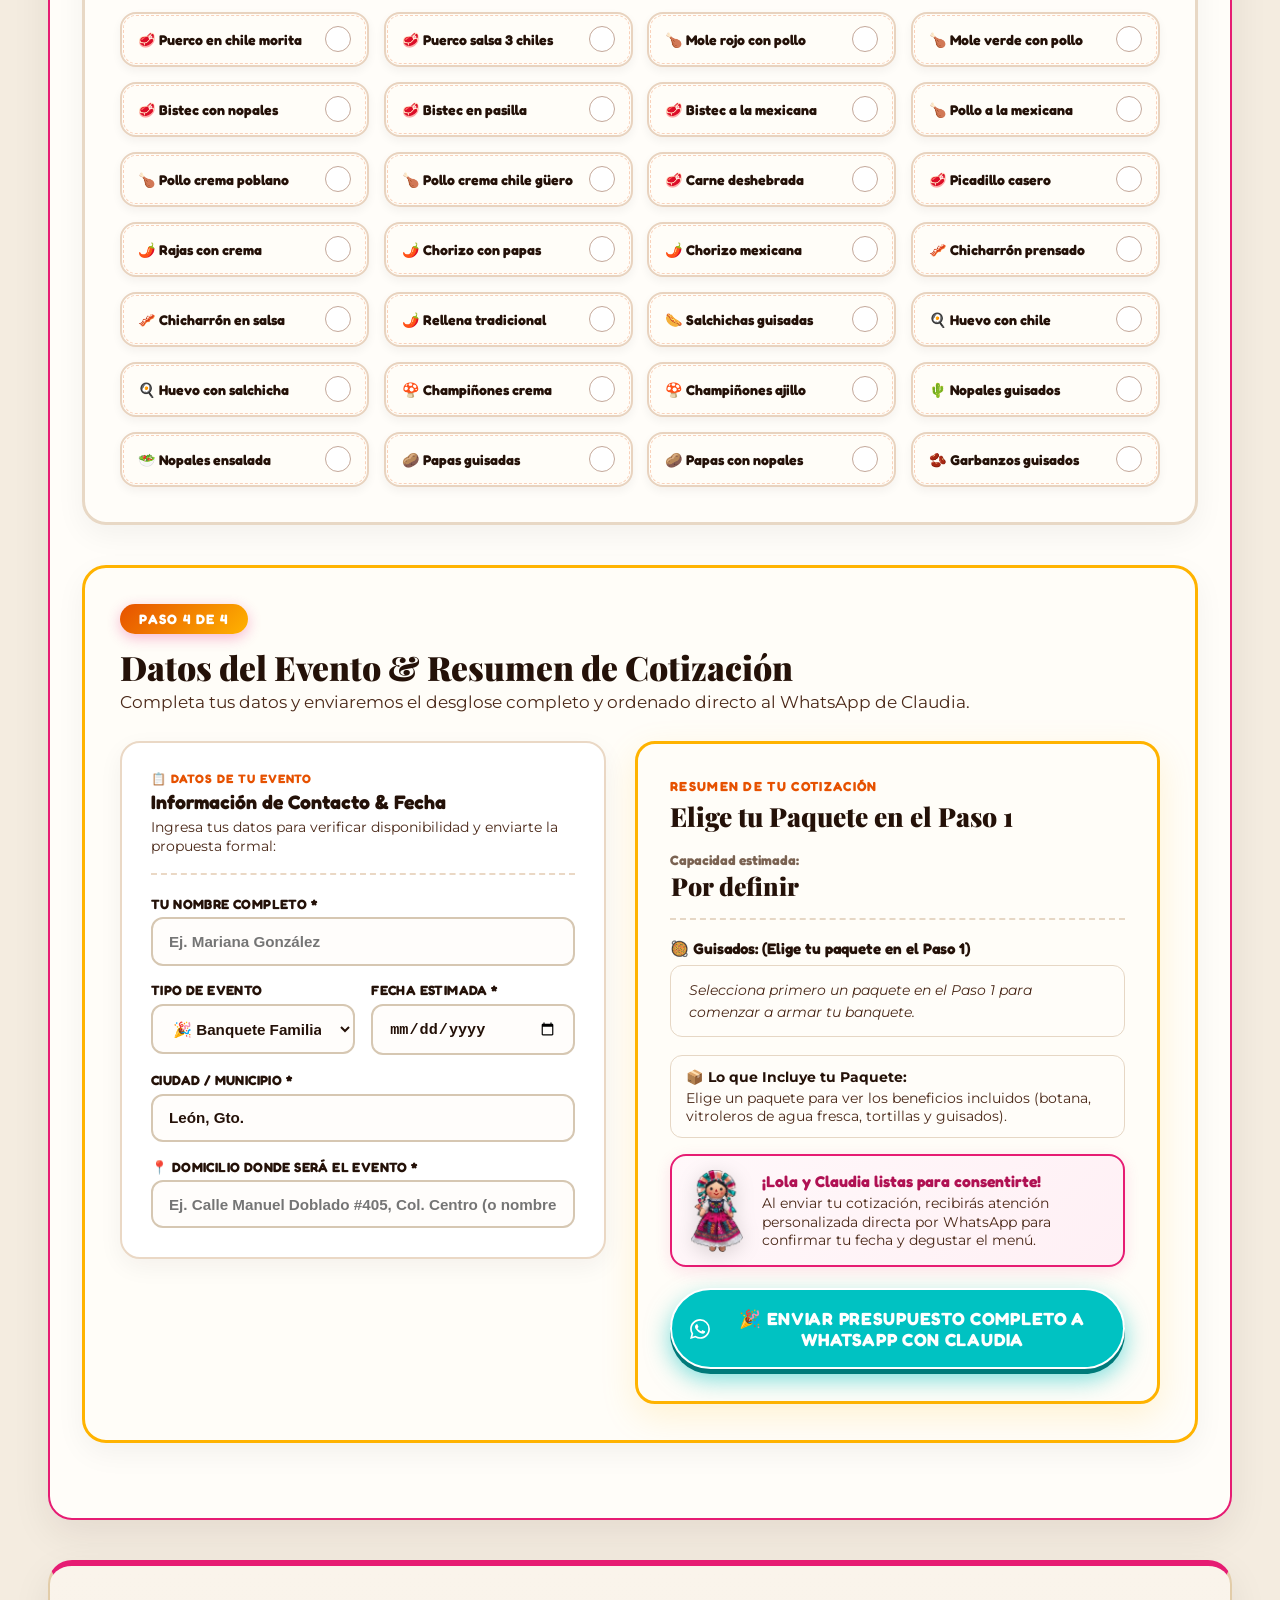
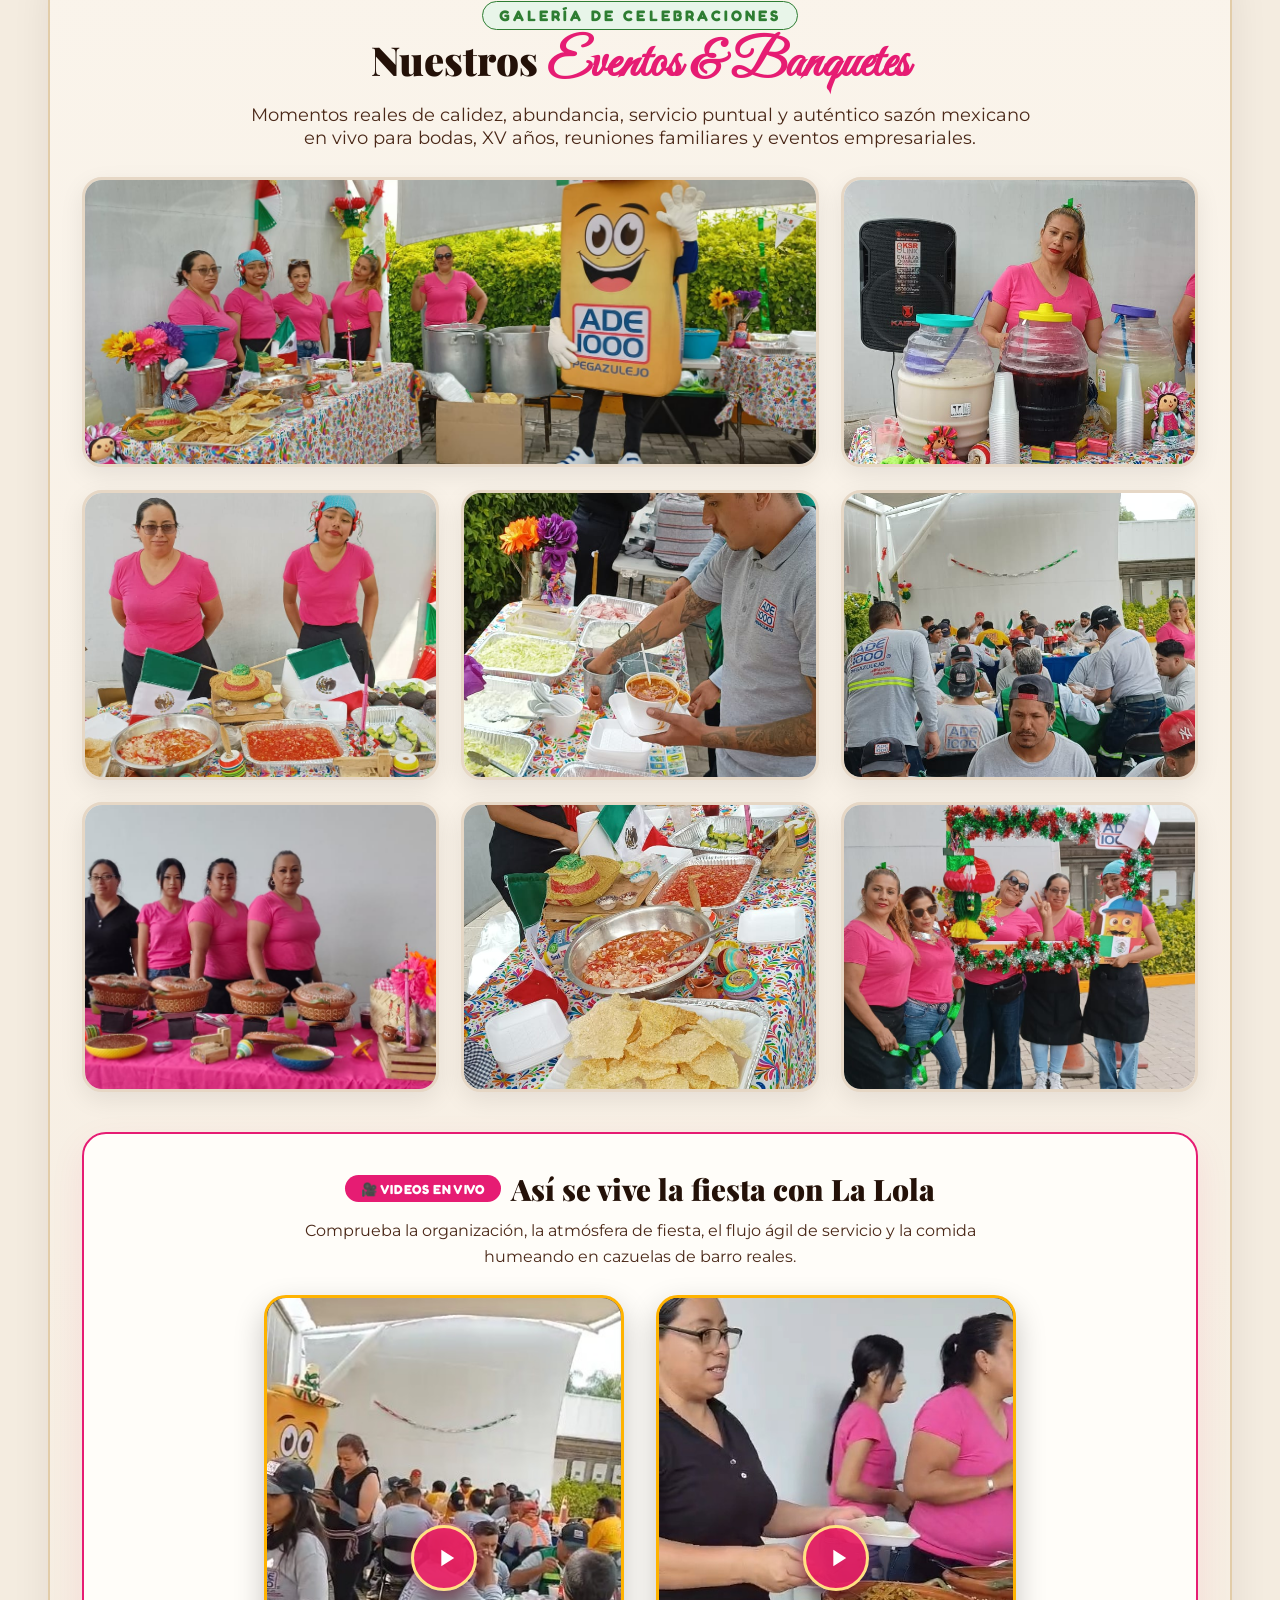
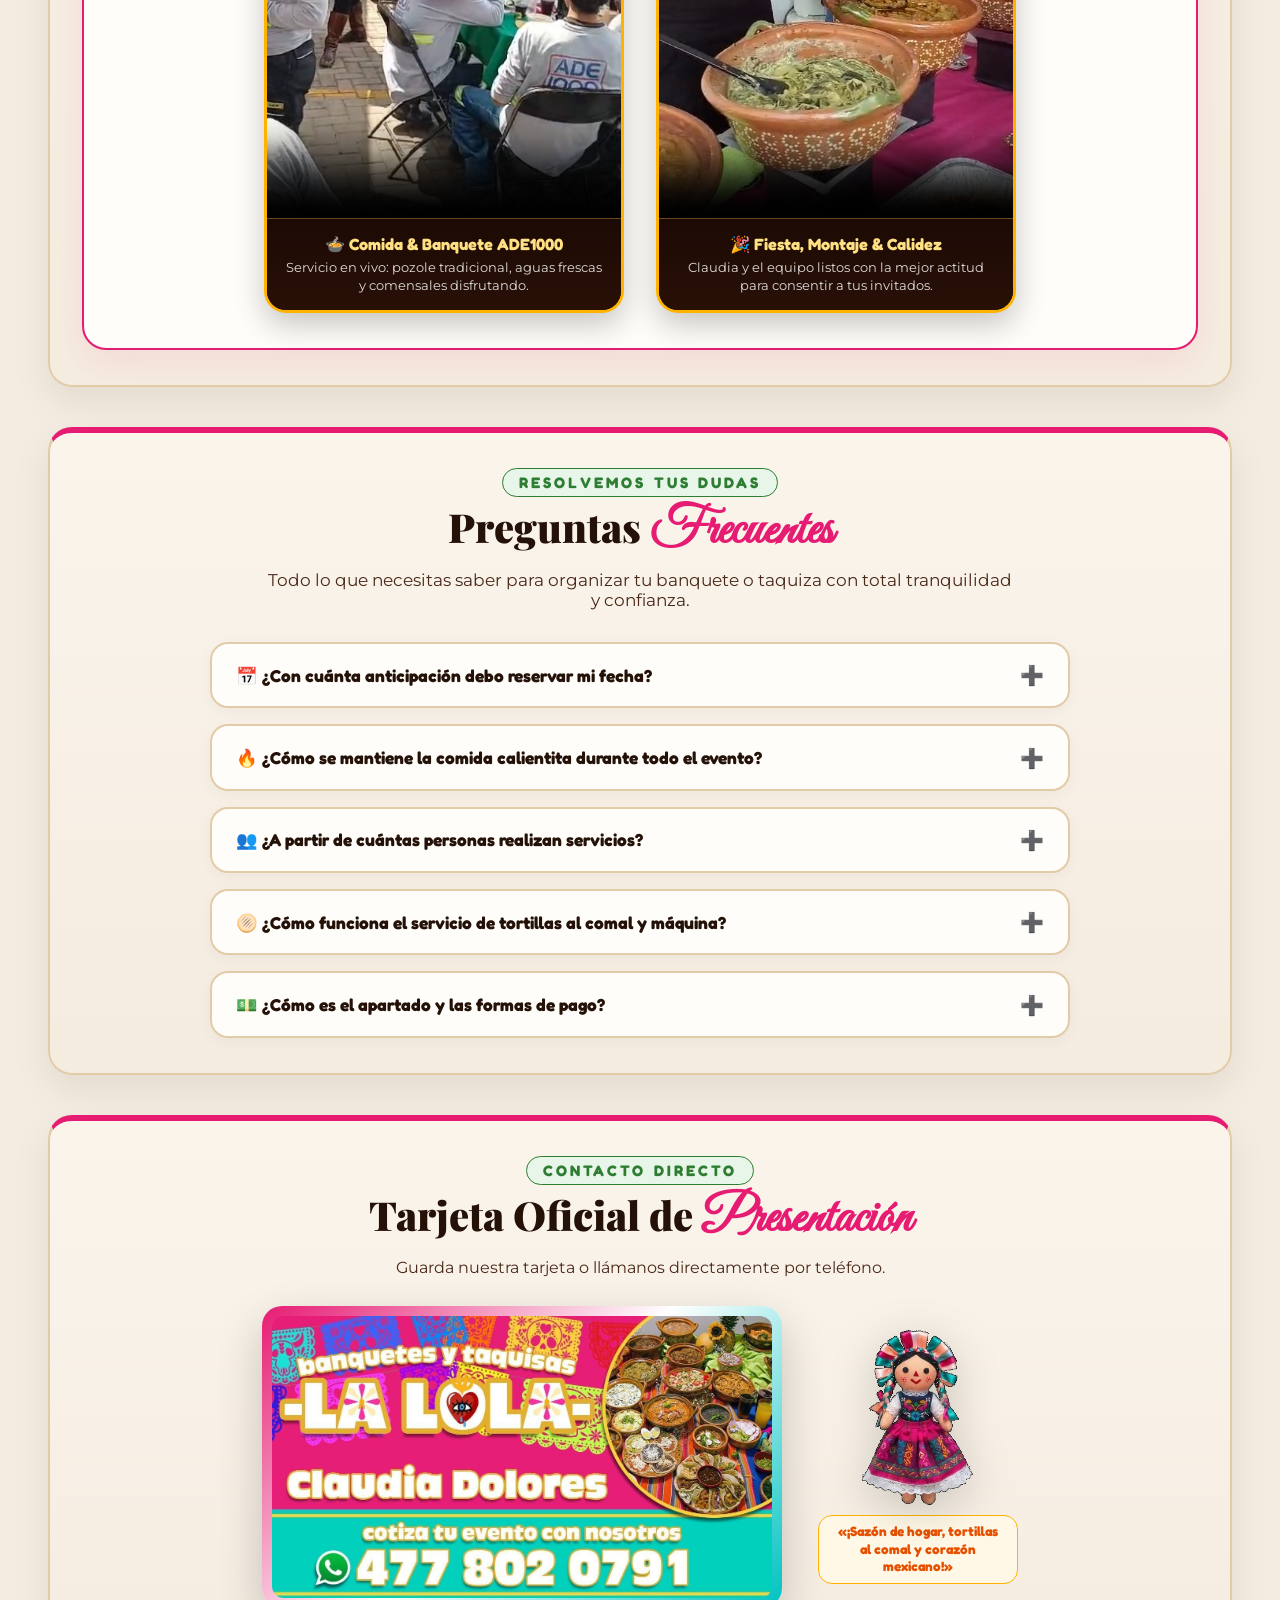
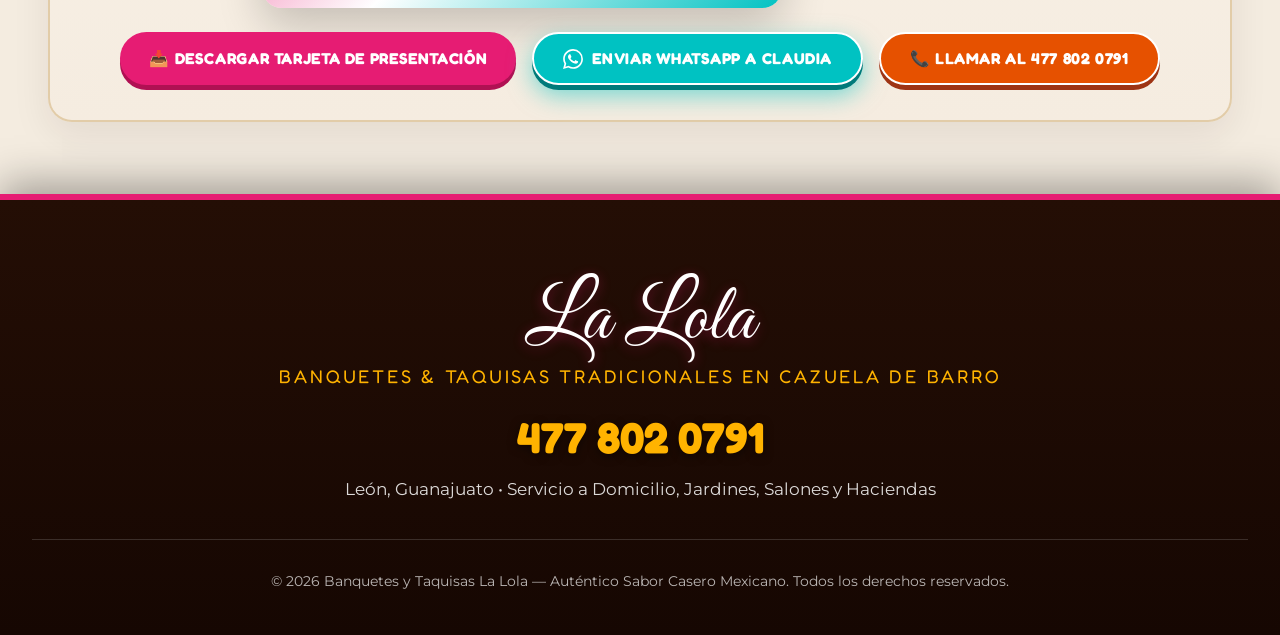
==== commit c49507d9: "Eliminar 'en cazuela' de cabecera, agregar menudo y pozole al carrusel, renombrar fotos de montaje y" ====
--- a/index_original_github.html
+++ b/index_original_github.html
@@ -2956,7 +2956,7 @@
             <img src="img/muneca_lola.png" alt="Muñequita La Lola" class="lola-doll-header">
             <div style="display: flex; flex-direction: column;">
                 <span class="brand-name">La Lola</span>
-                <span class="brand-tag">Sabores de México & Banquetes en Cazuela</span>
+                <span class="brand-tag">Sabores de México & Banquetes</span>
             </div>
         </a>
         <ul class="nav-menu">
@@ -3017,9 +3017,9 @@
                 <div class="marquee-track" id="marqueeTrack">
                     <!-- FOTO 1 -->
                     <div class="marquee-photo-card" onclick="openLightbox('FOTOS/WhatsApp Image 2026-08-19 at 11.18.10 (1).jpeg')">
-                        <span class="ribbon-market-tag amarillo">🏺 CAZUELAS</span>
-                        <img src="FOTOS/WhatsApp Image 2026-08-19 at 11.18.10 (1).jpeg" alt="Montaje de cazuelas de barro curadas" class="marquee-photo-img">
-                        <div class="marquee-photo-caption">🏺 Montaje de Cazuelas al Fuego</div>
+                        <span class="ribbon-market-tag amarillo">🎪 MONTAJE</span>
+                        <img src="FOTOS/WhatsApp Image 2026-08-19 at 11.18.10 (1).jpeg" alt="Montaje para el evento con cazuelas tradicionales" class="marquee-photo-img">
+                        <div class="marquee-photo-caption">🎪 Montaje para el Evento</div>
                     </div>
                     <!-- FOTO 2 -->
                     <div class="marquee-photo-card" onclick="openLightbox('FOTOS/WhatsApp Image 2026-08-19 at 11.18.05.jpeg')">
@@ -3029,9 +3029,9 @@
                     </div>
                     <!-- FOTO 3 -->
                     <div class="marquee-photo-card" onclick="openLightbox('FOTOS/WhatsApp Image 2026-08-19 at 11.18.04.jpeg')">
-                        <span class="ribbon-market-tag rosa">🍹 VITROLEROS</span>
-                        <img src="FOTOS/WhatsApp Image 2026-08-19 at 11.18.04.jpeg" alt="Vitroleros y cazuelas calientes" class="marquee-photo-img">
-                        <div class="marquee-photo-caption">🍹 Aguas Frescas & Cazuelas</div>
+                        <span class="ribbon-market-tag rosa">🥘 GUISADOS</span>
+                        <img src="FOTOS/WhatsApp Image 2026-08-19 at 11.18.04.jpeg" alt="Cazuelas con guisados calientes y vitrolero" class="marquee-photo-img">
+                        <div class="marquee-photo-caption">🥘 Cazuelas de Guisado & Vitrolero</div>
                     </div>
                     <!-- FOTO 4 -->
                     <div class="marquee-photo-card" onclick="openLightbox('FOTOS/WhatsApp Image 2026-08-19 at 11.18.05 (2).jpeg')">
@@ -3045,19 +3045,31 @@
                         <img src="FOTOS/WhatsApp Image 2026-08-19 at 11.18.06 (1).jpeg" alt="Tortas de chilaquiles con huevo" class="marquee-photo-img">
                         <div class="marquee-photo-caption">🥖 Tortas de Chilaquiles</div>
                     </div>
+                    <!-- FOTO 6: MENUDO -->
+                    <div class="marquee-photo-card" onclick="openLightbox('FOTOS/7.jpg')">
+                        <span class="ribbon-market-tag amarillo">🍲 MENUDO</span>
+                        <img src="FOTOS/7.jpg" alt="El Tradicional Menudo" class="marquee-photo-img">
+                        <div class="marquee-photo-caption">🍲 El Tradicional Menudo</div>
+                    </div>
+                    <!-- FOTO 7: POZOLE -->
+                    <div class="marquee-photo-card" onclick="openLightbox('FOTOS/10.jpg')">
+                        <span class="ribbon-market-tag verde">🥣 POZOLE</span>
+                        <img src="FOTOS/10.jpg" alt="Pozole Tradicional de Fiesta" class="marquee-photo-img">
+                        <div class="marquee-photo-caption">🥣 Pozole Tradicional</div>
+                    </div>
                     <!-- FOTO 8 -->
                     <div class="marquee-photo-card" onclick="openLightbox('FOTOS/WhatsApp Image 2026-08-19 at 11.28.12.jpeg')">
                         <span class="ribbon-market-tag verde">👨‍👩‍👧‍👦 FAMILIAS</span>
                         <img src="FOTOS/WhatsApp Image 2026-08-19 at 11.28.12.jpeg" alt="Invitados disfrutando del banquete" class="marquee-photo-img">
                         <div class="marquee-photo-caption">👨‍👩‍👧‍👦 Familias Felices & Satisfechas</div>
                     </div>
-                    <!-- FOTO 12: GRAN BANQUETE Y BOTARGA -->
+                    <!-- FOTO 9: GRAN BANQUETE Y BOTARGA -->
                     <div class="marquee-photo-card" onclick="openLightbox('FOTOS/ADE1000/ade1000_equipo_botarga.jpg')">
                         <span class="ribbon-market-tag azul" style="background: var(--talavera-azul); color: #FFF;">🎉 EVENTOS</span>
                         <img src="FOTOS/ADE1000/ade1000_equipo_botarga.jpg" alt="Celebración y banquete en vivo" class="marquee-photo-img">
                         <div class="marquee-photo-caption">🎉 Fiesta & Banquete en Vivo</div>
                     </div>
-                    <!-- FOTO 13: ADE 1000 BOTANA Y CUERITOS -->
+                    <!-- FOTO 10: ADE 1000 BOTANA Y CUERITOS -->
                     <div class="marquee-photo-card" onclick="openLightbox('FOTOS/ADE1000/ade1000_botana_cueritos_duros.jpg')">
                         <span class="ribbon-market-tag rosa">🌮 BOTANA</span>
                         <img src="FOTOS/ADE1000/ade1000_botana_cueritos_duros.jpg" alt="Ensalada de cueritos y botana tradicional" class="marquee-photo-img">
@@ -3066,9 +3078,9 @@
 
                     <!-- DUPLICADO PARA BUCLE INFINITO CONTINUO -->
                     <div class="marquee-photo-card" onclick="openLightbox('FOTOS/WhatsApp Image 2026-08-19 at 11.18.10 (1).jpeg')">
-                        <span class="ribbon-market-tag amarillo">🏺 CAZUELAS</span>
-                        <img src="FOTOS/WhatsApp Image 2026-08-19 at 11.18.10 (1).jpeg" alt="Montaje de cazuelas de barro curadas" class="marquee-photo-img">
-                        <div class="marquee-photo-caption">🏺 Montaje de Cazuelas al Fuego</div>
+                        <span class="ribbon-market-tag amarillo">🎪 MONTAJE</span>
+                        <img src="FOTOS/WhatsApp Image 2026-08-19 at 11.18.10 (1).jpeg" alt="Montaje para el evento con cazuelas tradicionales" class="marquee-photo-img">
+                        <div class="marquee-photo-caption">🎪 Montaje para el Evento</div>
                     </div>
                     <div class="marquee-photo-card" onclick="openLightbox('FOTOS/WhatsApp Image 2026-08-19 at 11.18.05.jpeg')">
                         <span class="ribbon-market-tag verde">🫓 AL COMAL</span>
@@ -3076,9 +3088,9 @@
                         <div class="marquee-photo-caption">🫓 Tortillas al Comal en Vivo</div>
                     </div>
                     <div class="marquee-photo-card" onclick="openLightbox('FOTOS/WhatsApp Image 2026-08-19 at 11.18.04.jpeg')">
-                        <span class="ribbon-market-tag rosa">🍹 VITROLEROS</span>
-                        <img src="FOTOS/WhatsApp Image 2026-08-19 at 11.18.04.jpeg" alt="Vitroleros y cazuelas calientes" class="marquee-photo-img">
-                        <div class="marquee-photo-caption">🍹 Aguas Frescas & Cazuelas</div>
+                        <span class="ribbon-market-tag rosa">🥘 GUISADOS</span>
+                        <img src="FOTOS/WhatsApp Image 2026-08-19 at 11.18.04.jpeg" alt="Cazuelas con guisados calientes y vitrolero" class="marquee-photo-img">
+                        <div class="marquee-photo-caption">🥘 Cazuelas de Guisado & Vitrolero</div>
                     </div>
                     <div class="marquee-photo-card" onclick="openLightbox('FOTOS/WhatsApp Image 2026-08-19 at 11.18.05 (2).jpeg')">
                         <span class="ribbon-market-tag amarillo">🥑 CHILAQUILES</span>
@@ -3090,18 +3102,26 @@
                         <img src="FOTOS/WhatsApp Image 2026-08-19 at 11.18.06 (1).jpeg" alt="Tortas de chilaquiles con huevo" class="marquee-photo-img">
                         <div class="marquee-photo-caption">🥖 Tortas de Chilaquiles</div>
                     </div>
+                    <div class="marquee-photo-card" onclick="openLightbox('FOTOS/7.jpg')">
+                        <span class="ribbon-market-tag amarillo">🍲 MENUDO</span>
+                        <img src="FOTOS/7.jpg" alt="El Tradicional Menudo" class="marquee-photo-img">
+                        <div class="marquee-photo-caption">🍲 El Tradicional Menudo</div>
+                    </div>
+                    <div class="marquee-photo-card" onclick="openLightbox('FOTOS/10.jpg')">
+                        <span class="ribbon-market-tag verde">🥣 POZOLE</span>
+                        <img src="FOTOS/10.jpg" alt="Pozole Tradicional de Fiesta" class="marquee-photo-img">
+                        <div class="marquee-photo-caption">🥣 Pozole Tradicional</div>
+                    </div>
                     <div class="marquee-photo-card" onclick="openLightbox('FOTOS/WhatsApp Image 2026-08-19 at 11.28.12.jpeg')">
                         <span class="ribbon-market-tag verde">👨‍👩‍👧‍👦 FAMILIAS</span>
                         <img src="FOTOS/WhatsApp Image 2026-08-19 at 11.28.12.jpeg" alt="Invitados disfrutando del banquete" class="marquee-photo-img">
                         <div class="marquee-photo-caption">👨‍👩‍👧‍👦 Familias Felices & Satisfechas</div>
                     </div>
-                    <!-- DUPLICADO FOTO 12: GRAN BANQUETE Y BOTARGA -->
                     <div class="marquee-photo-card" onclick="openLightbox('FOTOS/ADE1000/ade1000_equipo_botarga.jpg')">
                         <span class="ribbon-market-tag azul" style="background: var(--talavera-azul); color: #FFF;">🎉 EVENTOS</span>
                         <img src="FOTOS/ADE1000/ade1000_equipo_botarga.jpg" alt="Celebración y banquete en vivo" class="marquee-photo-img">
                         <div class="marquee-photo-caption">🎉 Fiesta & Banquete en Vivo</div>
                     </div>
-                    <!-- DUPLICADO FOTO 13: ADE 1000 BOTANA Y CUERITOS -->
                     <div class="marquee-photo-card" onclick="openLightbox('FOTOS/ADE1000/ade1000_botana_cueritos_duros.jpg')">
                         <span class="ribbon-market-tag rosa">🌮 BOTANA</span>
                         <img src="FOTOS/ADE1000/ade1000_botana_cueritos_duros.jpg" alt="Ensalada de cueritos y botana tradicional" class="marquee-photo-img">
@@ -3512,7 +3532,7 @@
                                 </li>
                                 <li class="package-feature-item">
                                     <span class="package-feature-icon">🫓</span>
-                                    <div><strong>Tortillas Calientes:</strong> De máquina incluidas (opción de comalera con costo extra).</div>
+                                    <div><strong>Tortillas Calientes:</strong> De máquina incluidas (opción de tortillas al comal recién hechas con costo extra).</div>
                                 </li>
                             </ul>
                         </div>
@@ -3548,7 +3568,7 @@
                                 </li>
                                 <li class="package-feature-item">
                                     <span class="package-feature-icon">🫓</span>
-                                    <div><strong>Tortillas Calientes:</strong> De máquina incluidas (opción de comalera con costo extra).</div>
+                                    <div><strong>Tortillas Calientes:</strong> De máquina incluidas (opción de tortillas al comal recién hechas con costo extra).</div>
                                 </li>
                             </ul>
                         </div>
@@ -3584,7 +3604,7 @@
                                 </li>
                                 <li class="package-feature-item">
                                     <span class="package-feature-icon">🫓</span>
-                                    <div><strong>Tortillas Calientes:</strong> De máquina incluidas (hasta 100 personas comalera con costo extra; más de 100 personas comalera incluida u opcional).</div>
+                                    <div><strong>Tortillas Calientes:</strong> De máquina incluidas (hasta 100 personas tortillas al comal con costo extra; más de 100 personas tortillas al comal incluidas u opcionales).</div>
                                 </li>
                             </ul>
                         </div>
@@ -3750,12 +3770,12 @@
                 <p class="step-desc">Personaliza tu banquete con complementos que harán tu evento aún más memorable.</p>
 
                 <div class="extras-grid" style="grid-template-columns: repeat(auto-fit, minmax(320px, 1fr));">
-                    <!-- Extra 1: Comaleras / Tortillas a mano -->
+                    <!-- Extra 1: Tortillas al Comal Hechas a Mano -->
                     <div class="extra-card" id="extra-comal" onclick="toggleExtra('comal')">
                         <div class="extra-card-checkbox" id="chk-comal">✓</div>
                         <div>
-                            <strong style="display: block; font-family: var(--font-folk); font-size: 1.05rem; color: var(--chocolate-texto);">🫓 Comaleras & Tortillas Hechas a Mano</strong>
-                            <p style="font-size: 0.88rem; color: var(--chocolate-suave); margin-top: 0.3rem;">Tortillas calientitas al momento en comal de gas en vivo con comaleras tradicionales de la casa.</p>
+                            <strong style="display: block; font-family: var(--font-folk); font-size: 1.05rem; color: var(--chocolate-texto);">🫓 Tortillas al Comal Hechas a Mano</strong>
+                            <p style="font-size: 0.88rem; color: var(--chocolate-suave); margin-top: 0.3rem;">Tortillas calientitas al momento en comal de gas en vivo para consentir a tus invitados.</p>
                         </div>
                     </div>
 
@@ -4081,7 +4101,7 @@
                         <span style="color: var(--rosa-mexicano); font-size: 1.2rem; font-weight: 900;">➕</span>
                     </summary>
                     <p style="margin-top: 0.8rem; font-size: 0.95rem; color: var(--chocolate-suave); line-height: 1.6;">
-                        Todos nuestros paquetes incluyen tortillas calientes de máquina. Para eventos de hasta 100 personas puedes contratar comaleras en vivo con costo adicional. <strong>Para eventos de más de 100 personas, las tortillas de comal van incluidas u opcionales</strong> según tu preferencia.
+                        Todos nuestros paquetes incluyen tortillas calientes de máquina. Para eventos de hasta 100 personas puedes contratar el servicio de tortillas al comal hechas a mano en vivo con costo adicional. <strong>Para eventos de más de 100 personas, las tortillas al comal van incluidas u opcionales</strong> según tu preferencia.
                     </p>
                 </details>
 
@@ -4122,9 +4142,9 @@
             </div>
 
             <div style="display: flex; justify-content: center; gap: 1rem; flex-wrap: wrap; margin-top: 1.5rem;">
-                <a href="FOTOS/WhatsApp Image 2026-07-25 at 20.02.30 (1).jpeg" download="Tarjeta_Presentacion_La_Lola_Banquetes.jpeg" class="btn-turquesa-3d" style="background: var(--rosa-mexicano); box-shadow: 0 5px 0 var(--rosa-mexicano-dark);">
+                <button type="button" onclick="downloadBusinessCard(event)" class="btn-turquesa-3d" style="background: var(--rosa-mexicano); box-shadow: 0 5px 0 var(--rosa-mexicano-dark); border: none; cursor: pointer;">
                     📥 Descargar Tarjeta de Presentación
-                </a>
+                </button>
                 <a href="https://wa.me/524778020791?text=Hola%20Claudia%2C%20guard%C3%A9%20su%20tarjeta%20de%20contacto%20y%20me%20gustar%C3%ADa%20cotizar%20un%20evento%20🍽️" class="btn-turquesa-3d" target="_blank">
                     <svg viewBox="0 0 24 24"><path d="M17.472 14.382c-.297-.149-1.758-.867-2.03-.967-.273-.099-.471-.148-.67.15-.197.297-.767.966-.94 1.164-.173.199-.347.223-.644.075-.297-.15-1.255-.463-2.39-1.475-.883-.788-1.48-1.761-1.653-2.059-.173-.297-.018-.458.13-.606.134-.133.298-.347.446-.52.149-.174.198-.298.298-.497.099-.198.05-.371-.025-.52-.075-.149-.669-1.612-.916-2.207-.242-.579-.487-.5-.669-.51-.173-.008-.371-.01-.57-.01-.198 0-.52.074-.792.372-.272.297-1.04 1.016-1.04 2.479 0 1.462 1.065 2.875 1.213 3.074.149.198 2.096 3.2 5.077 4.487.709.306 1.262.489 1.694.625.712.227 1.36.195 1.871.118.571-.085 1.758-.719 2.006-1.413.248-.694.248-1.289.173-1.413-.074-.124-.272-.198-.57-.347m-5.421 7.403h-.004a9.87 9.87 0 01-5.031-1.378l-.361-.214-3.741.982.998-3.648-.235-.374a9.86 9.86 0 01-1.51-5.26c.001-5.45 4.436-9.884 9.888-9.884 2.64 0 5.122 1.03 6.988 2.898a9.825 9.825 0 012.893 6.994c-.003 5.45-4.437 9.884-9.885 9.884m8.413-18.297A11.815 11.815 0 0012.05 0C5.495 0 .16 5.335.157 11.892c0 2.096.547 4.142 1.588 5.945L.057 24l6.305-1.654a11.882 11.882 0 005.683 1.448h.005c6.554 0 11.89-5.335 11.893-11.893a11.821 11.821 0 00-3.48-8.413z"/></svg>
                     Enviar WhatsApp a Claudia
@@ -4220,19 +4240,19 @@
             '30-50': {
                 title: 'Paquete Tradicional (30 a 50 personas)',
                 max: 7,
-                benefits: '7 guisados tradicionales, guarnición a elegir (arroz o frijoles), botana mexicana (chicharrón duro, tacos dorados, salsa de jitomate), 1 vitrolero de 20L de agua fresca y tortillas de máquina calientes (hasta 100 personas comalera con costo extra).',
+                benefits: '7 guisados tradicionales, guarnición a elegir (arroz o frijoles), botana mexicana (chicharrón duro, tacos dorados, salsa de jitomate), 1 vitrolero de 20L de agua fresca y tortillas de máquina calientes (hasta 100 personas tortillas al comal con costo extra).',
                 defaultGuests: 40
             },
             '50-80': {
                 title: 'Paquete Fiesta Mexicana (50 a 80 personas)',
                 max: 7,
-                benefits: '7 guisados tradicionales, guarnición a elegir (arroz o frijoles), botana con ensalada de cueritos, 2 vitroleros de 20L de agua fresca y tortillas de máquina calientes (hasta 100 personas comalera con costo extra).',
+                benefits: '7 guisados tradicionales, guarnición a elegir (arroz o frijoles), botana con ensalada de cueritos, 2 vitroleros de 20L de agua fresca y tortillas de máquina calientes (hasta 100 personas tortillas al comal con costo extra).',
                 defaultGuests: 70
             },
             '80+': {
                 title: 'Paquete Gran Banquete (80 a 150 personas)',
                 max: 8,
-                benefits: '8 guisados tradicionales (¡1 guisado más!), guarnición a elegir (arroz o frijoles), botana completa (ensalada de cueritos, duro, tacos dorados y totopos), 2 vitroleros de 20L de agua fresca y tortillas calientes (hasta 100 personas comalera con costo extra; más de 100 personas comalera incluida u opcional).',
+                benefits: '8 guisados tradicionales (¡1 guisado más!), guarnición a elegir (arroz o frijoles), botana completa (ensalada de cueritos, duro, tacos dorados y totopos), 2 vitroleros de 20L de agua fresca y tortillas calientes (hasta 100 personas tortillas al comal con costo extra; más de 100 personas tortillas al comal incluidas u opcionales).',
                 defaultGuests: 100
             }
         };
@@ -4906,7 +4926,7 @@
 
             if (summaryExtras) {
                 const extraNames = [];
-                if (selectedExtras.has('comal')) extraNames.push('Comaleras & Tortillas al Comal Hechas a Mano');
+                if (selectedExtras.has('comal')) extraNames.push('🫓 Tortillas al Comal Hechas a Mano');
                 if (selectedExtras.has('cazuela')) {
                     if (window.selectedExtraGuisados.length > 0) {
                         extraNames.push('🍲 Guisado(s) Adicional(es): ' + window.selectedExtraGuisados.join(', '));
@@ -5009,7 +5029,7 @@
             let extrasText = '';
             if (selectedExtras.size > 0) {
                 const extrasArr = [];
-                if (selectedExtras.has('comal')) extrasArr.push('• Comaleras & Tortillas al Comal Hechas a Mano');
+                if (selectedExtras.has('comal')) extrasArr.push('• Tortillas al Comal Hechas a Mano');
                 if (selectedExtras.has('cazuela')) {
                     var extraGuisadosText = window.selectedExtraGuisados.length > 0
                         ? (' (' + window.selectedExtraGuisados.join(', ') + ')')
@@ -5099,6 +5119,62 @@
             video.addEventListener('ended', syncUI);
         });
 
+        // DESCARGA DIRECTA DE LA TARJETA DE PRESENTACIÓN (CONVERSIÓN BLOB FORZADA)
+        window.downloadBusinessCard = function(e) {
+            if (e) e.preventDefault();
+            const imageUrl = 'FOTOS/WhatsApp Image 2026-07-25 at 20.02.30 (1).jpeg';
+            const fileName = 'Tarjeta_Presentacion_La_Lola_Banquetes.jpeg';
+
+            function triggerSave(blob) {
+                var blobUrl = window.URL.createObjectURL(blob);
+                var link = document.createElement('a');
+                link.style.display = 'none';
+                link.href = blobUrl;
+                link.download = fileName;
+                document.body.appendChild(link);
+                link.click();
+                setTimeout(function() {
+                    document.body.removeChild(link);
+                    window.URL.revokeObjectURL(blobUrl);
+                }, 1500);
+            }
+
+            fetch(imageUrl)
+                .then(function(res) {
+                    if (!res.ok) throw new Error('Fetch failed');
+                    return res.blob();
+                })
+                .then(function(blob) {
+                    triggerSave(blob);
+                })
+                .catch(function() {
+                    var img = new Image();
+                    img.crossOrigin = 'anonymous';
+                    img.onload = function() {
+                        try {
+                            var canvas = document.createElement('canvas');
+                            canvas.width = img.naturalWidth || img.width;
+                            canvas.height = img.naturalHeight || img.height;
+                            var ctx = canvas.getContext('2d');
+                            ctx.drawImage(img, 0, 0);
+                            canvas.toBlob(function(canvasBlob) {
+                                if (canvasBlob) {
+                                    triggerSave(canvasBlob);
+                                } else {
+                                    window.open(imageUrl, '_blank');
+                                }
+                            }, 'image/jpeg', 0.95);
+                        } catch(err) {
+                            window.open(imageUrl, '_blank');
+                        }
+                    };
+                    img.onerror = function() {
+                        window.open(imageUrl, '_blank');
+                    };
+                    img.src = imageUrl;
+                });
+        };
+
         // INICIALIZACIÓN (SIN PAQUETE SELECCIONADO POR DEFECTO)
         updateGuisadosTracker();
         updateLiveSummary();
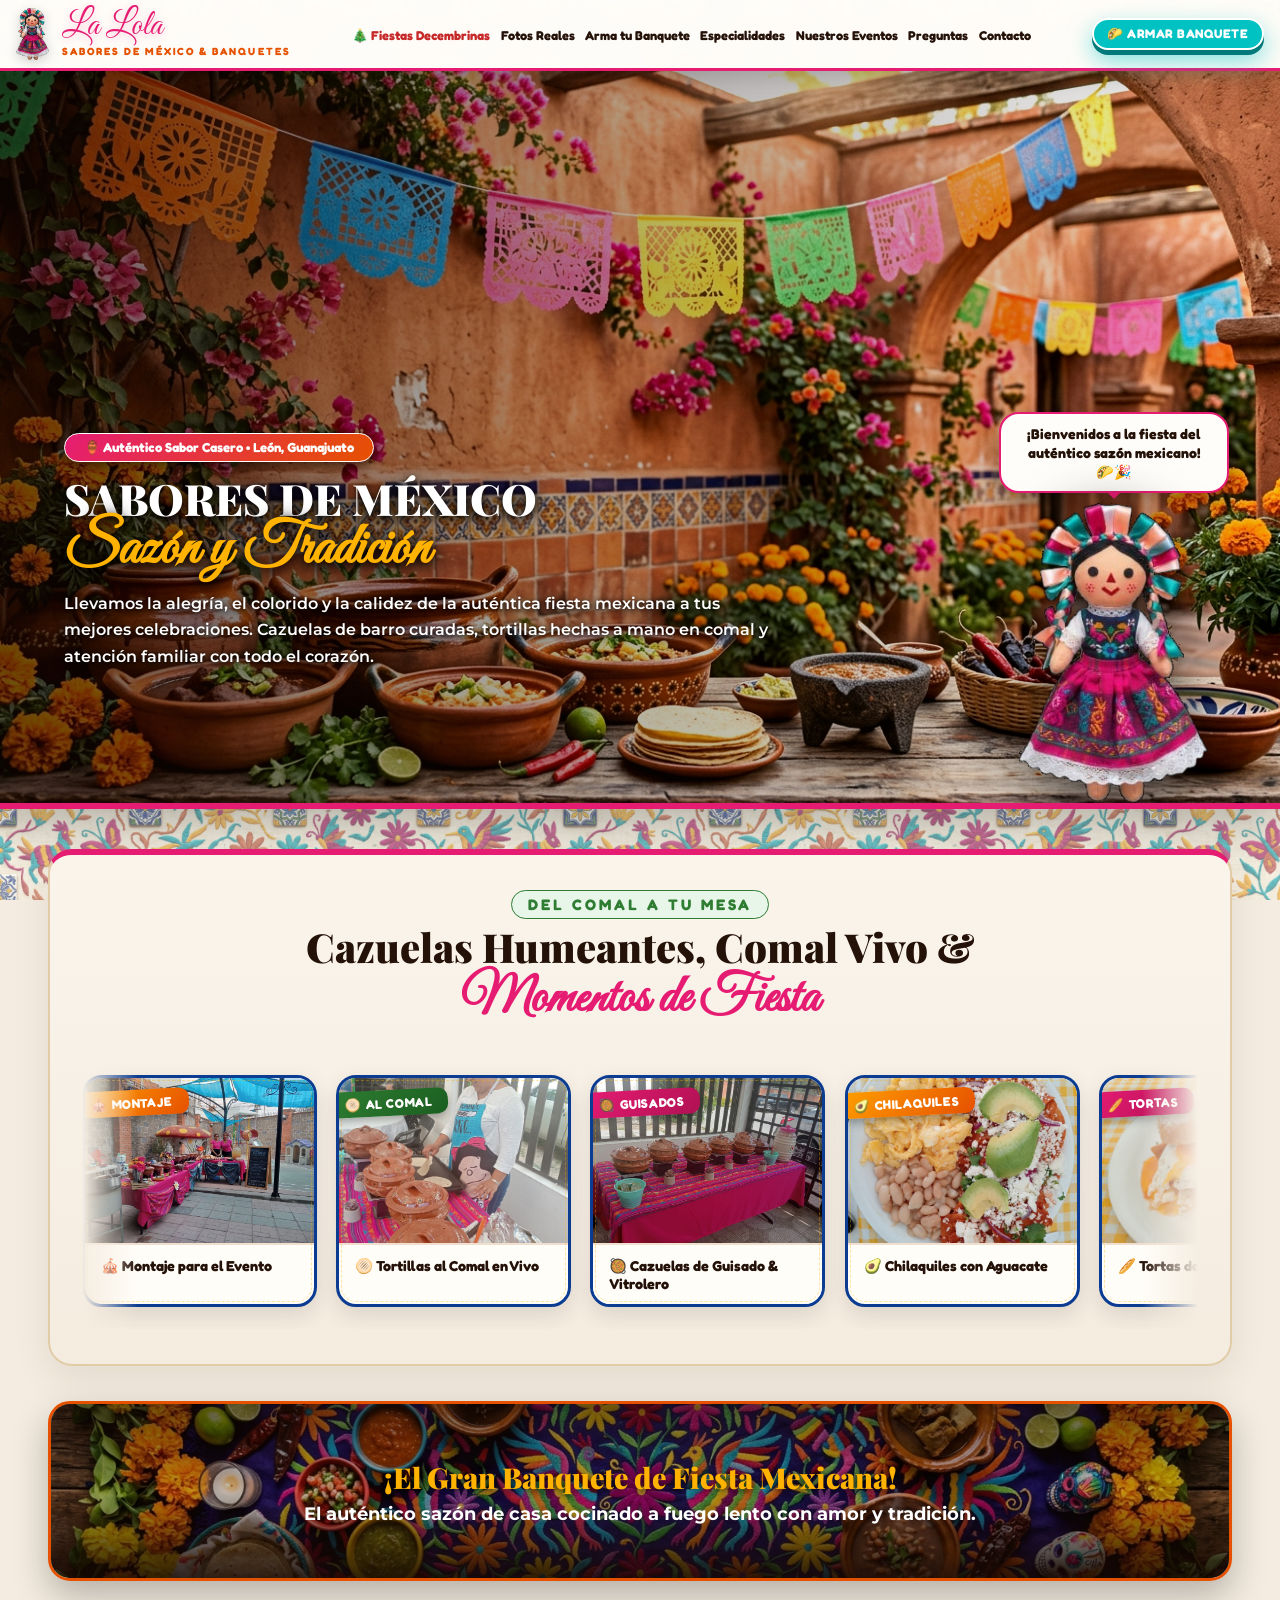
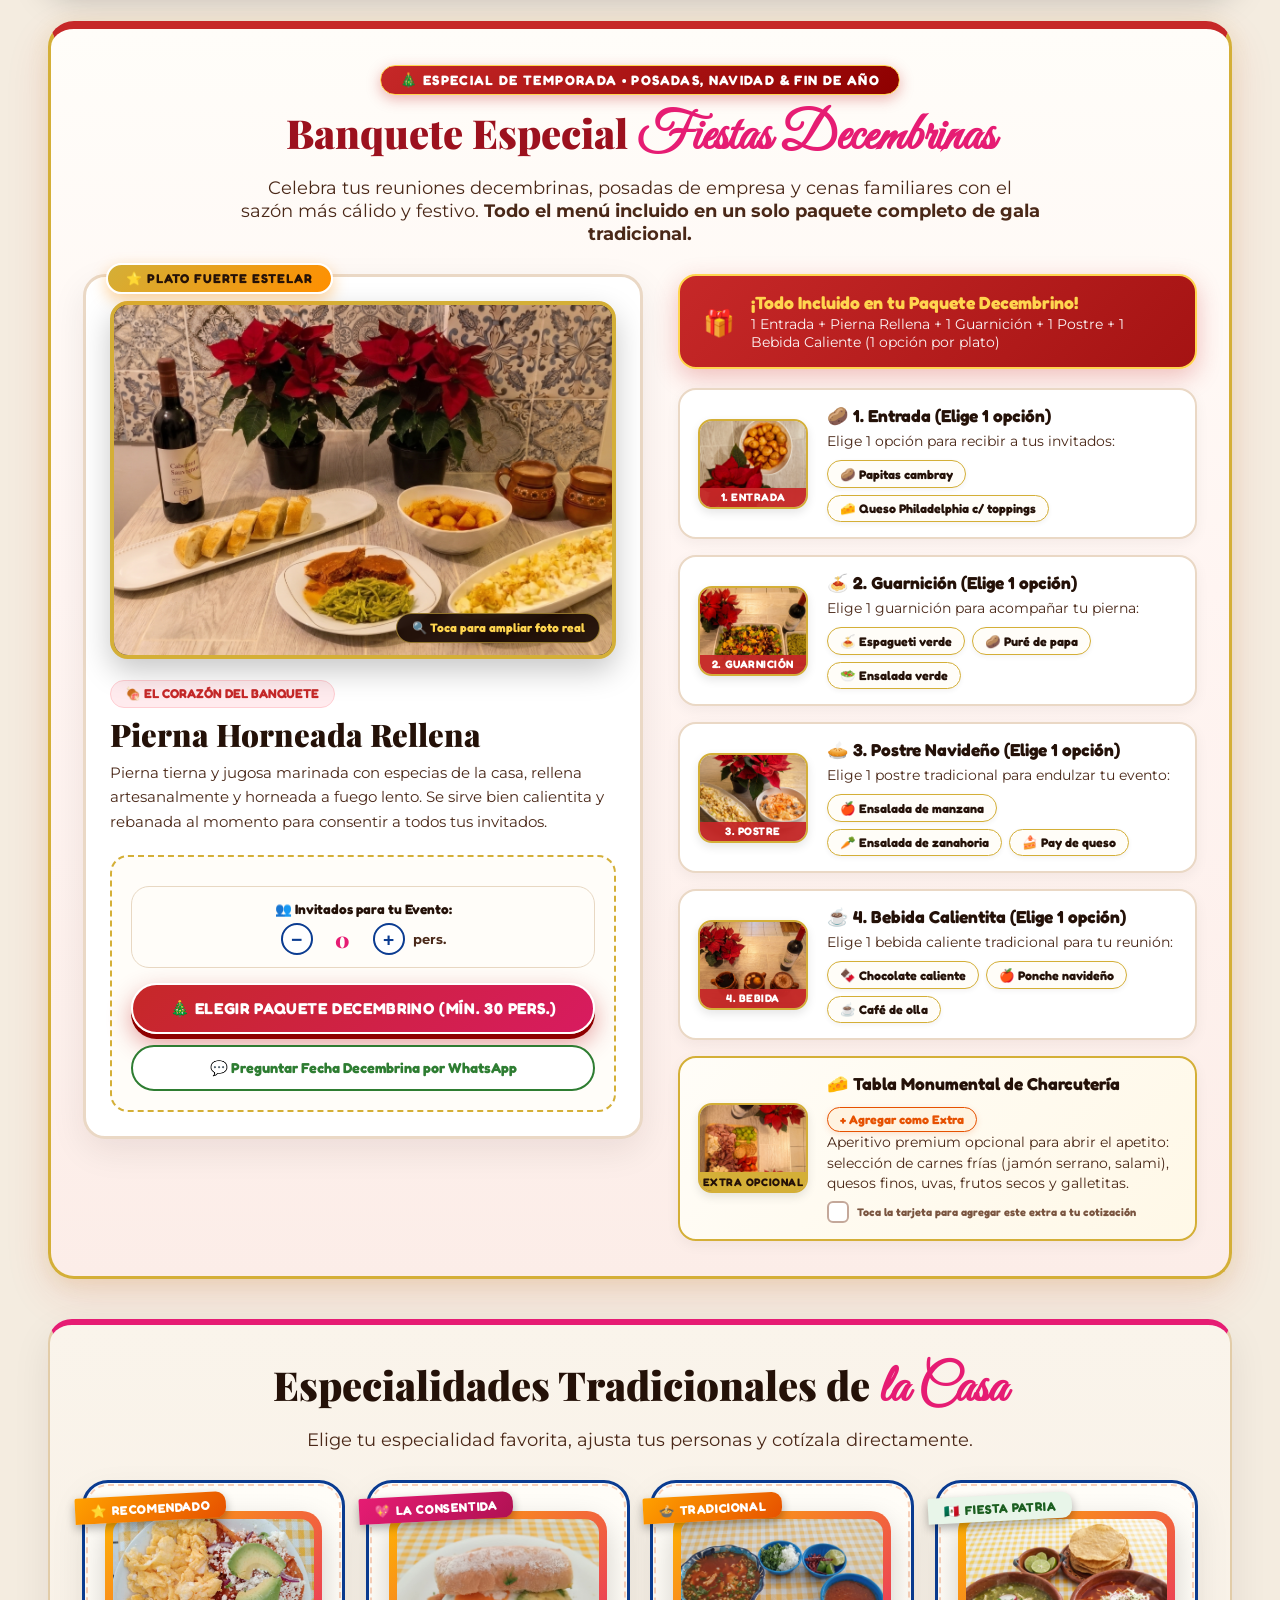
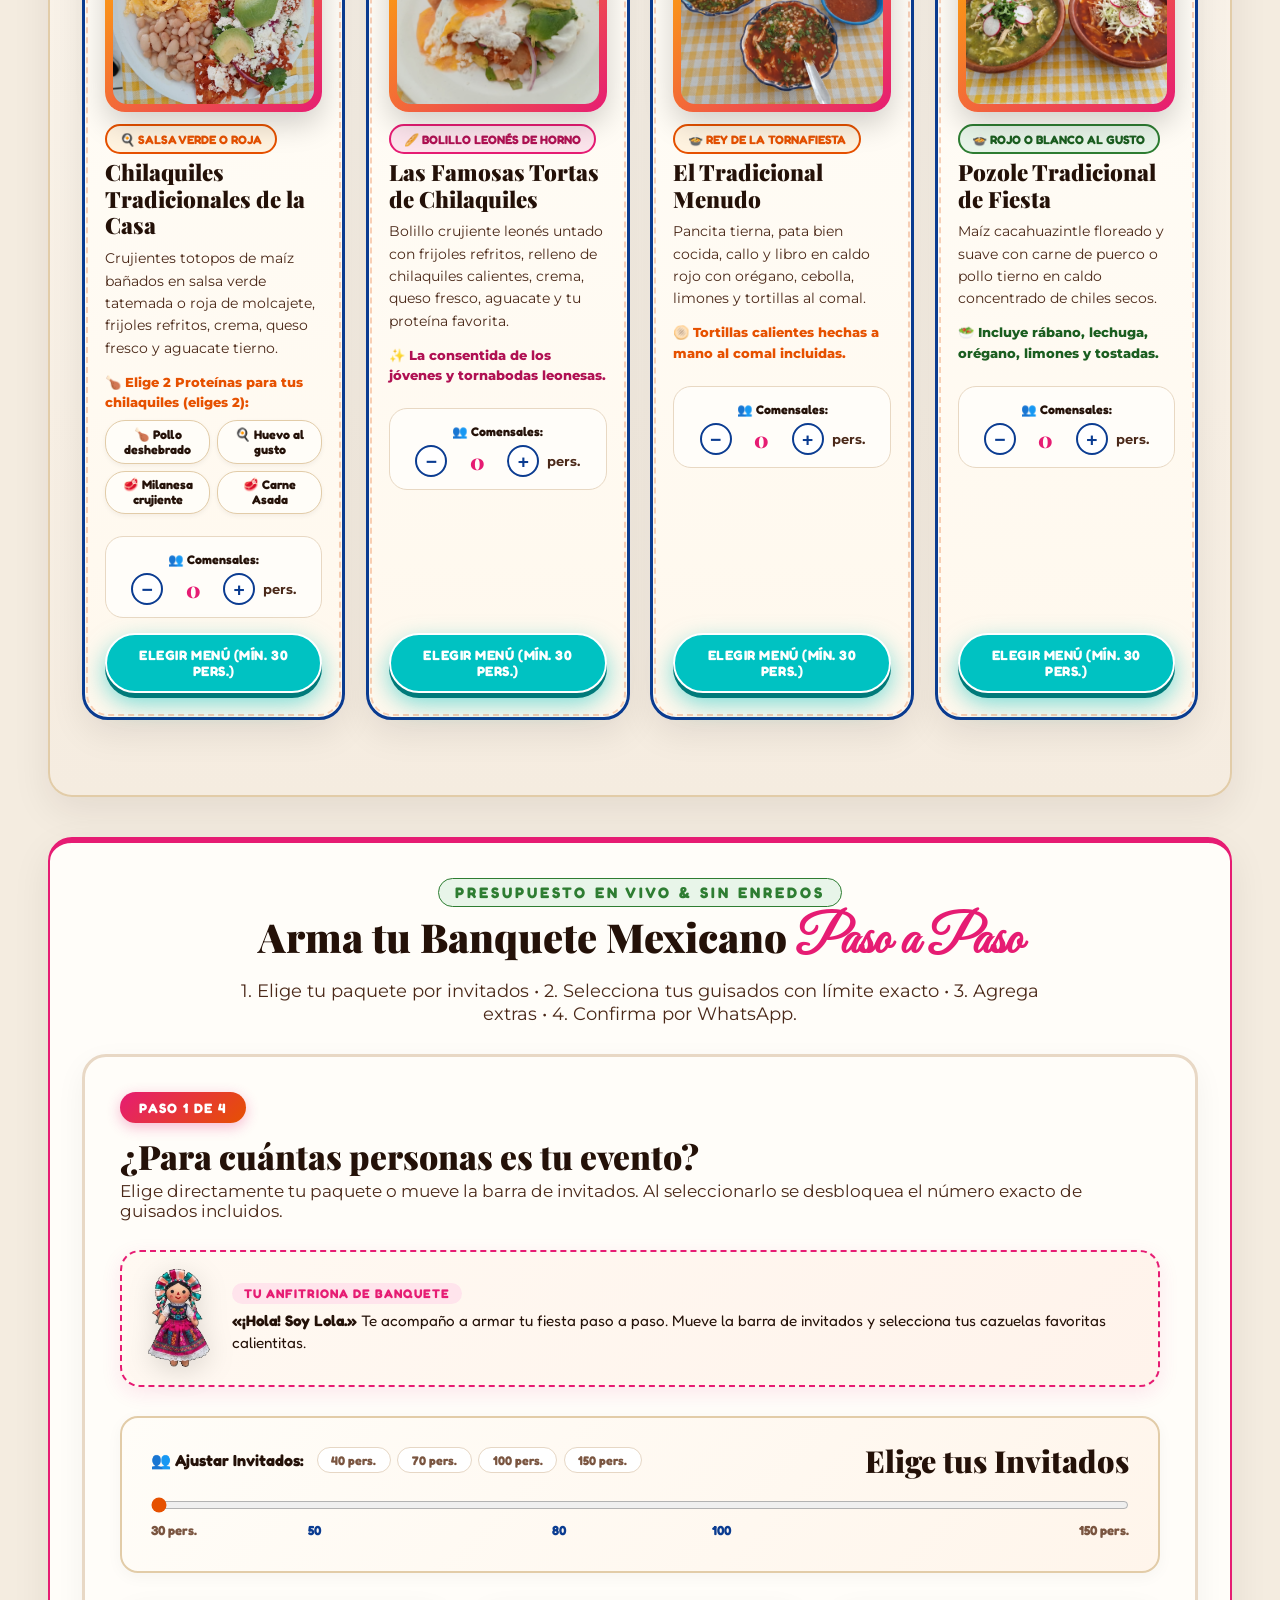
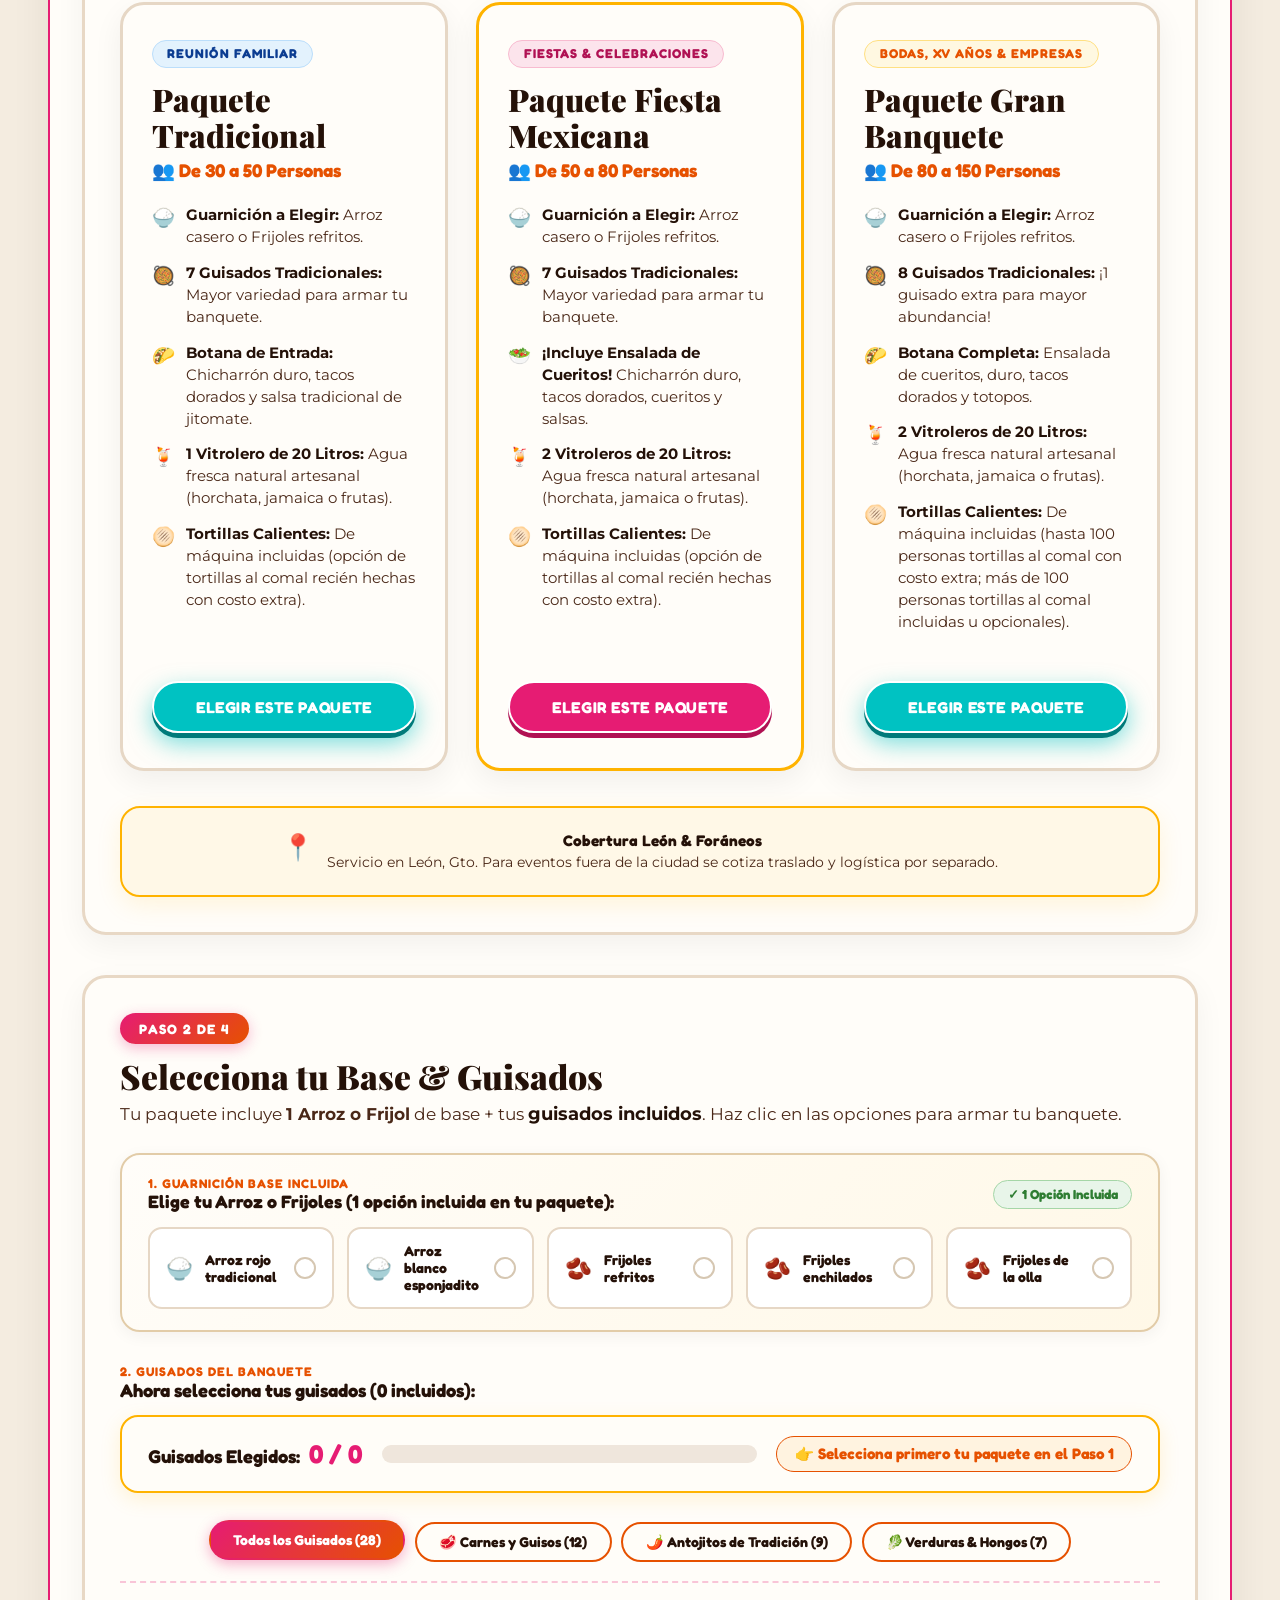
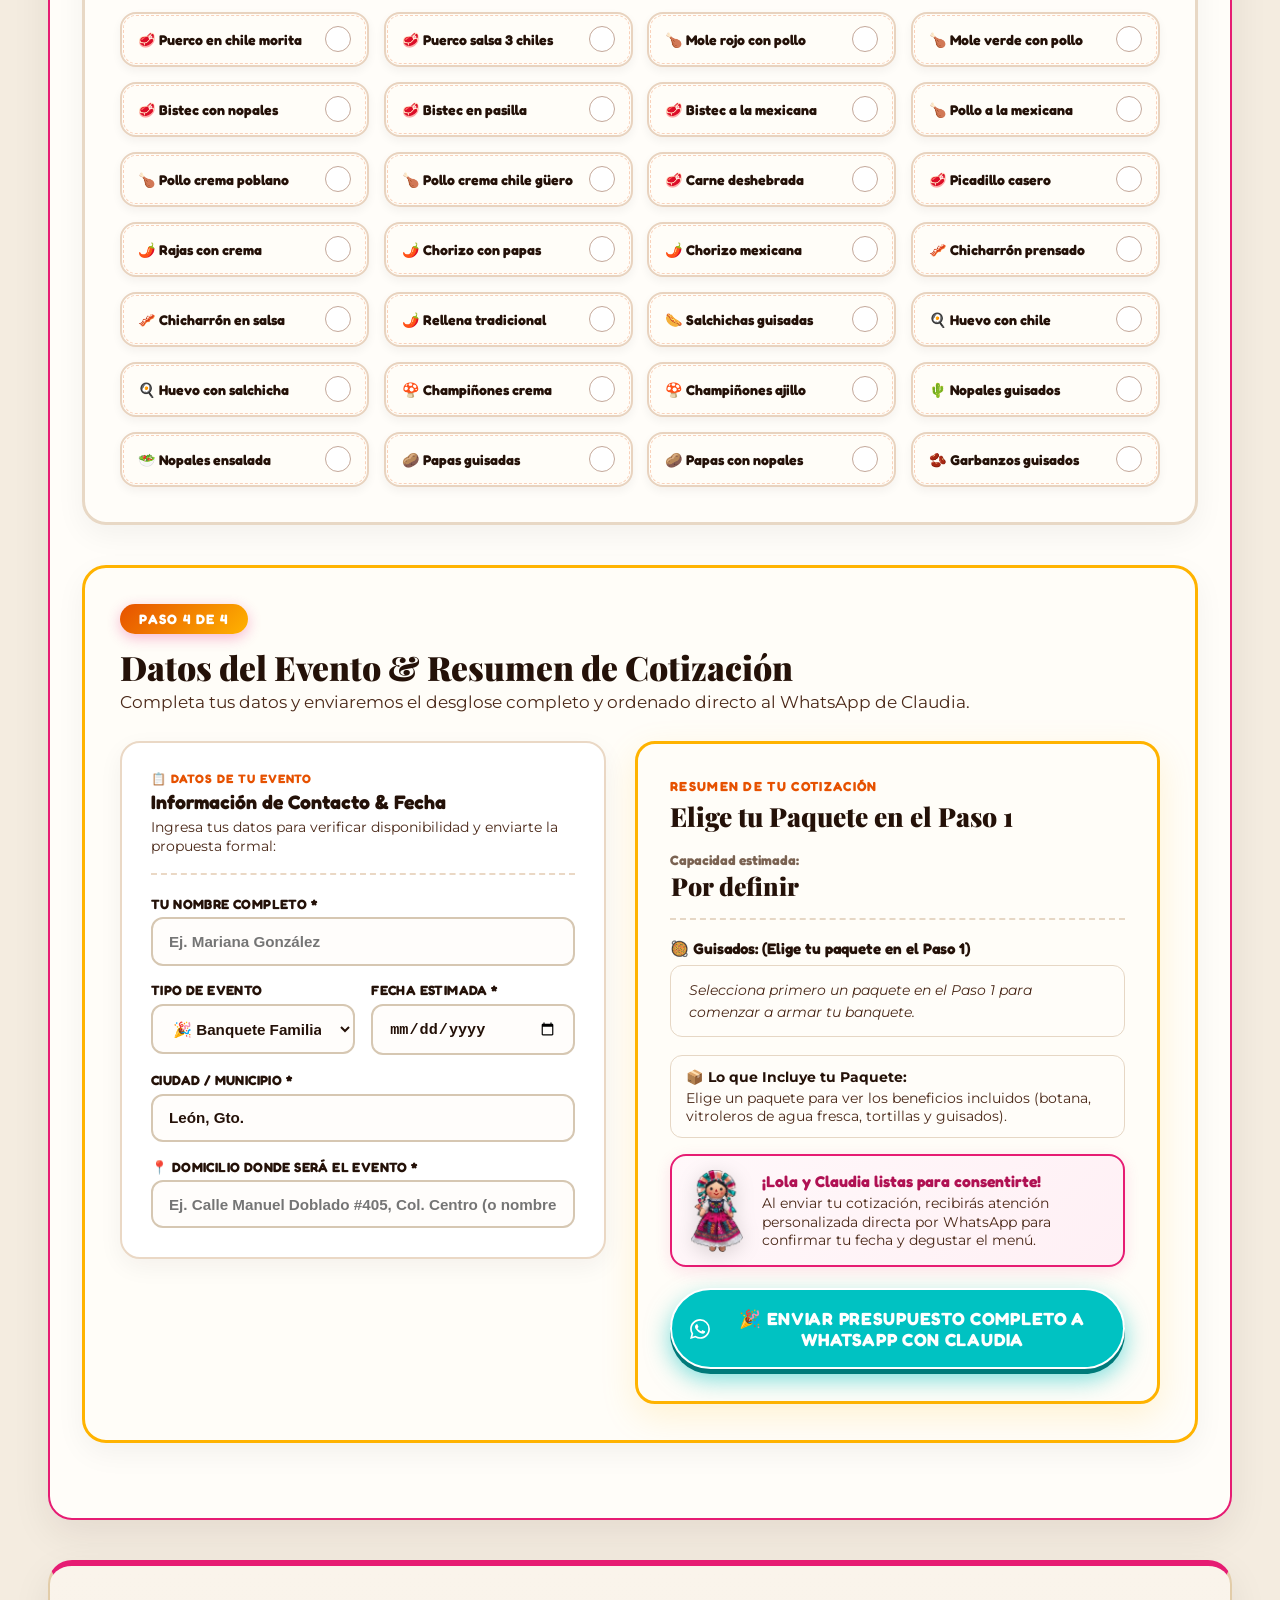
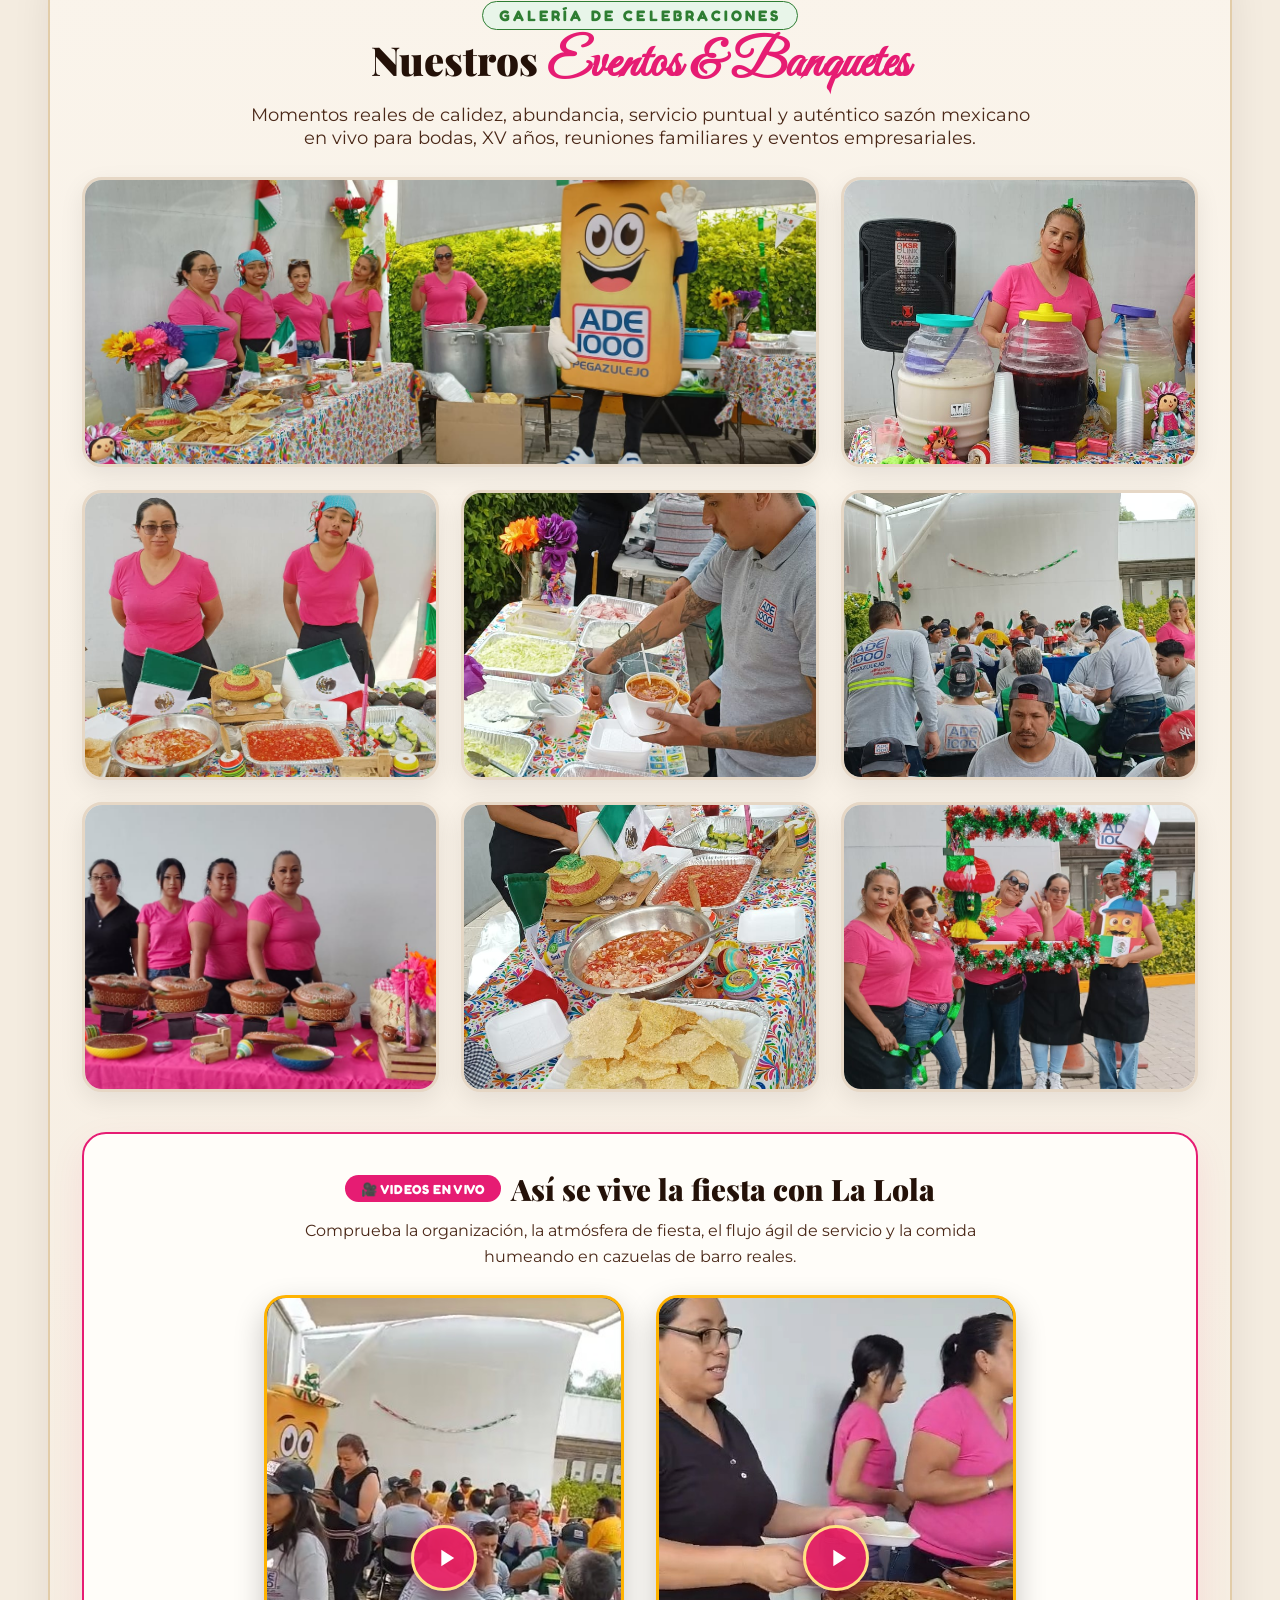
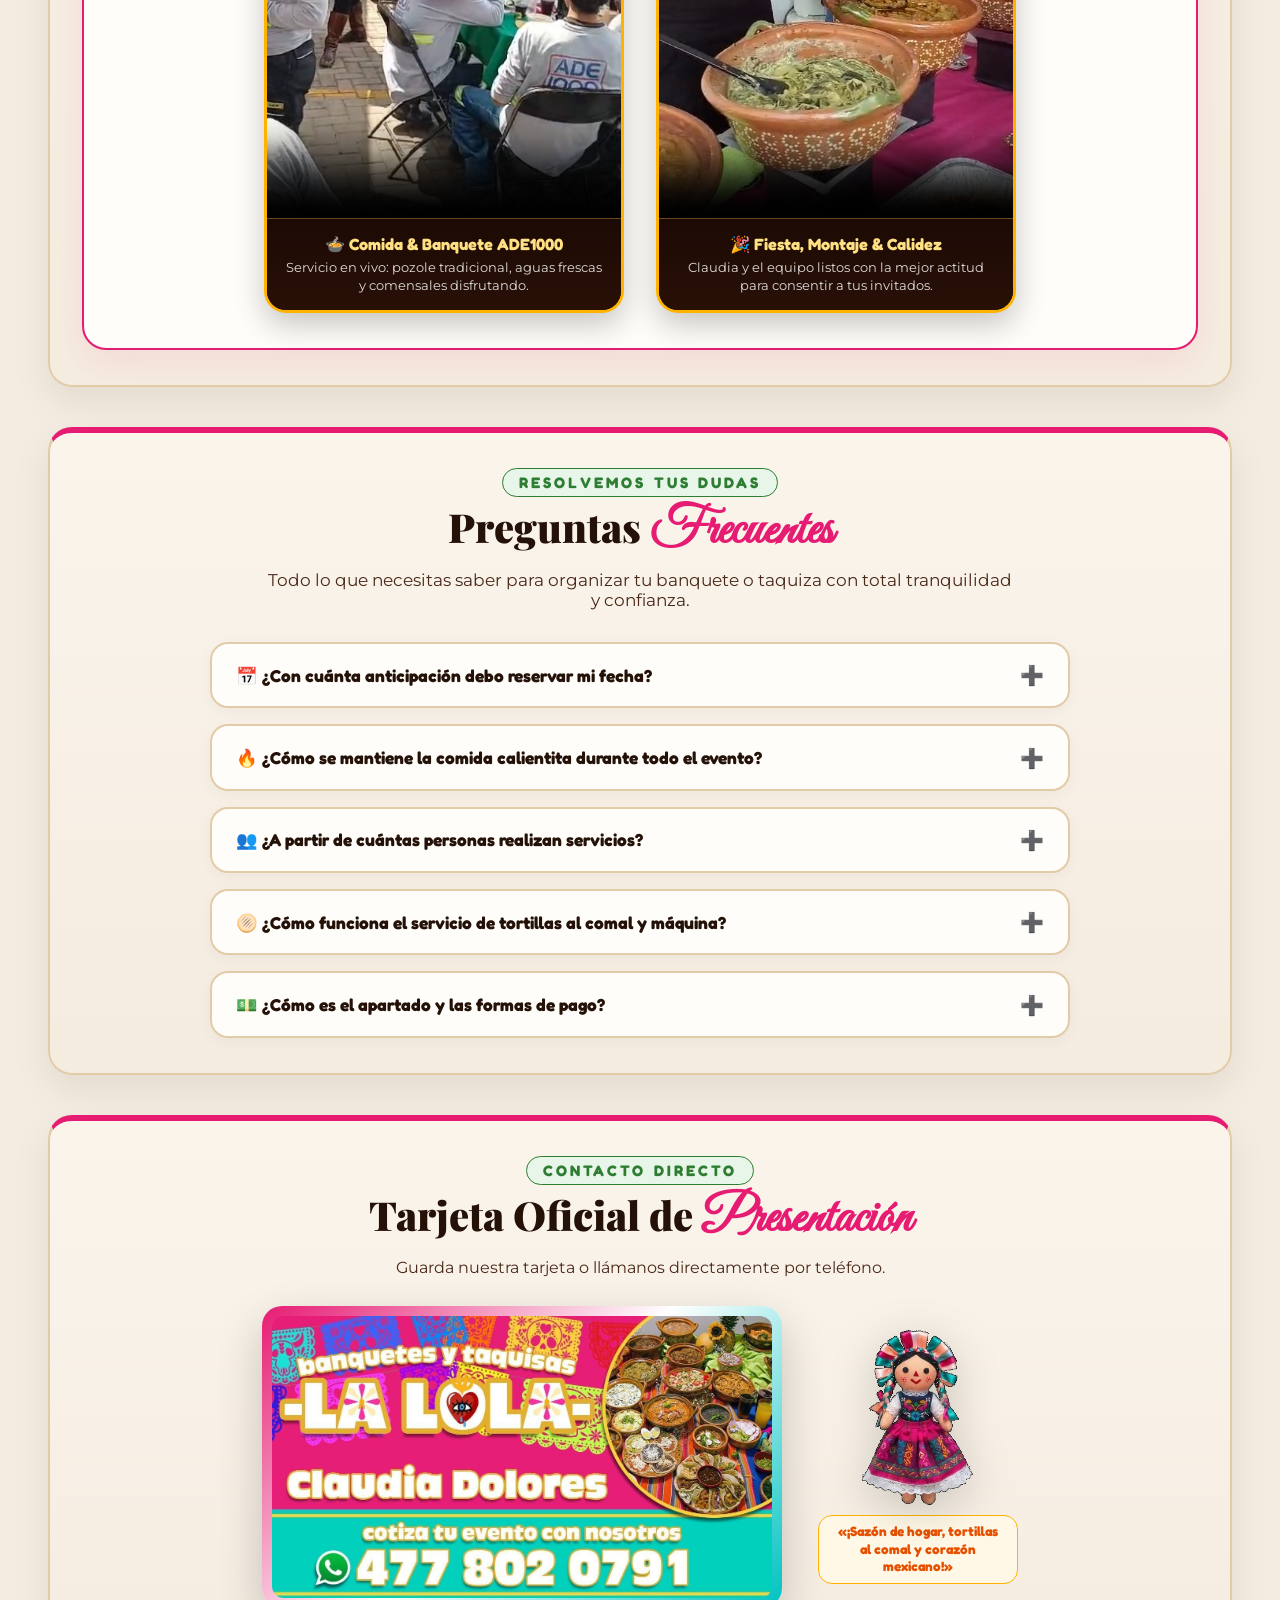
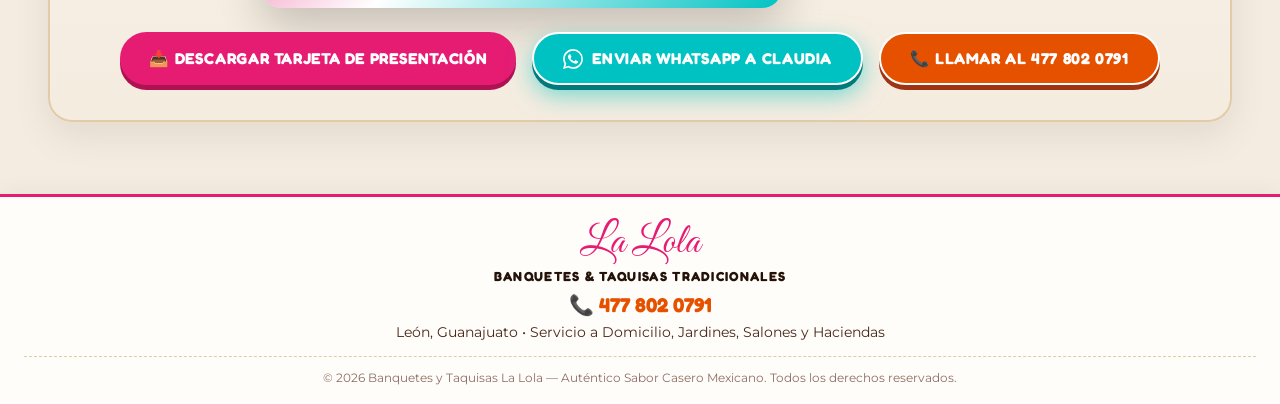
==== commit 6088588f: "Redisenar pie de pagina: altura compacta y paleta calida marfil en armonia con el diseno general" ====
--- a/index_original_github.html
+++ b/index_original_github.html
@@ -744,41 +744,65 @@
             display: block;
         }
 
-        /* ===== FOOTER RÚSTICO Y TRADICIONAL (HACIENDA & TALAVERA) ===== */
+        /* ===== FOOTER ELEGANTE Y COMPACTO TRADICIONAL ===== */
         footer {
-            background: linear-gradient(180deg, #240E05 0%, #160702 100%);
-            border-top: 6px solid var(--rosa-mexicano);
-            padding: 5rem 2rem 2.8rem;
+            background: #FFFDF9;
+            border-top: 3.5px solid var(--rosa-mexicano);
+            padding: 1.6rem 1.5rem 1.2rem;
             text-align: center;
-            color: #FFFFFF;
+            color: var(--chocolate-texto);
             position: relative;
-            box-shadow: 0 -10px 40px rgba(0,0,0,0.35);
+            box-shadow: 0 -4px 20px rgba(0,0,0,0.04);
         }
 
         .footer-logo {
             font-family: var(--font-cursive);
-            font-size: 5rem;
-            color: #FFFFFF;
+            font-size: 2.6rem;
+            color: var(--rosa-mexicano);
             line-height: 1;
+            margin-bottom: 0.2rem;
+        }
+
+        .footer-tagline {
+            font-family: var(--font-folk);
+            font-size: 0.82rem;
+            font-weight: 800;
+            text-transform: uppercase;
+            letter-spacing: 0.1em;
+            color: var(--chocolate-texto);
             margin-bottom: 0.3rem;
-            text-shadow: 0 3px 12px rgba(230, 28, 115, 0.4);
         }
 
         .footer-phone {
             font-family: var(--font-folk);
-            font-size: 2.7rem;
-            font-weight: 900;
-            color: var(--talavera-amarillo);
+            font-size: 1.25rem;
+            font-weight: 800;
+            color: var(--cempasuchil-fuego);
             text-decoration: none;
-            display: inline-block;
-            margin: 1rem 0;
-            text-shadow: 0 2px 10px rgba(0,0,0,0.5);
+            display: inline-flex;
+            align-items: center;
+            gap: 0.4rem;
+            margin: 0.3rem 0;
             transition: transform 0.2s ease, color 0.2s ease;
         }
 
         .footer-phone:hover { 
-            color: #FFFFFF;
-            transform: scale(1.05);
+            color: var(--rosa-mexicano);
+            transform: scale(1.04);
+        }
+
+        .footer-location {
+            font-size: 0.85rem;
+            color: var(--chocolate-suave);
+            margin-top: 0.15rem;
+        }
+
+        .footer-copyright {
+            margin-top: 1rem;
+            padding-top: 0.8rem;
+            border-top: 1px dashed #E2CCA8;
+            font-size: 0.78rem;
+            color: #8D6E63;
         }
 
         /* ===== CARRETE FOTOGRÁFICO DE BANQUETE EN MOVIMIENTO (INFINITE MARQUEE) ===== */
@@ -2134,19 +2158,19 @@
 
             /* Footer */
             footer {
-                padding: 3.2rem 1rem 2rem;
+                padding: 1.4rem 1rem 1rem;
             }
 
             .footer-logo {
-                font-size: 3.4rem;
+                font-size: 2.2rem;
             }
 
             .footer-phone {
-                font-size: 1.85rem;
+                font-size: 1.15rem;
             }
 
             footer p {
-                font-size: 0.9rem !important;
+                font-size: 0.8rem !important;
             }
         }
 
@@ -4157,14 +4181,16 @@
 
     </div>
 
-    <!-- FOOTER FESTIVO -->
+    <!-- FOOTER ELEGANTE & COMPACTO -->
     <footer>
         <div class="footer-logo">La Lola</div>
-        <p style="font-family: var(--font-folk); font-size: 1.15rem; text-transform: uppercase; letter-spacing: 0.15em; color: var(--talavera-amarillo); margin-bottom: 0.5rem;">Banquetes & Taquisas Tradicionales en Cazuela de Barro</p>
-        <a href="tel:+524778020791" class="footer-phone">477 802 0791</a>
-        <p style="color: rgba(255,255,255,0.85); font-size: 1.05rem;">León, Guanajuato • Servicio a Domicilio, Jardines, Salones y Haciendas</p>
+        <div class="footer-tagline">Banquetes & Taquisas Tradicionales</div>
+        <div>
+            <a href="tel:+524778020791" class="footer-phone">📞 477 802 0791</a>
+        </div>
+        <p class="footer-location">León, Guanajuato • Servicio a Domicilio, Jardines, Salones y Haciendas</p>
         
-        <div style="margin-top: 2.5rem; padding-top: 2rem; border-top: 1px solid rgba(255,255,255,0.15); font-size: 0.88rem; color: rgba(255,255,255,0.7);">
+        <div class="footer-copyright">
             <p>© 2026 Banquetes y Taquisas La Lola — Auténtico Sabor Casero Mexicano. Todos los derechos reservados.</p>
         </div>
     </footer>
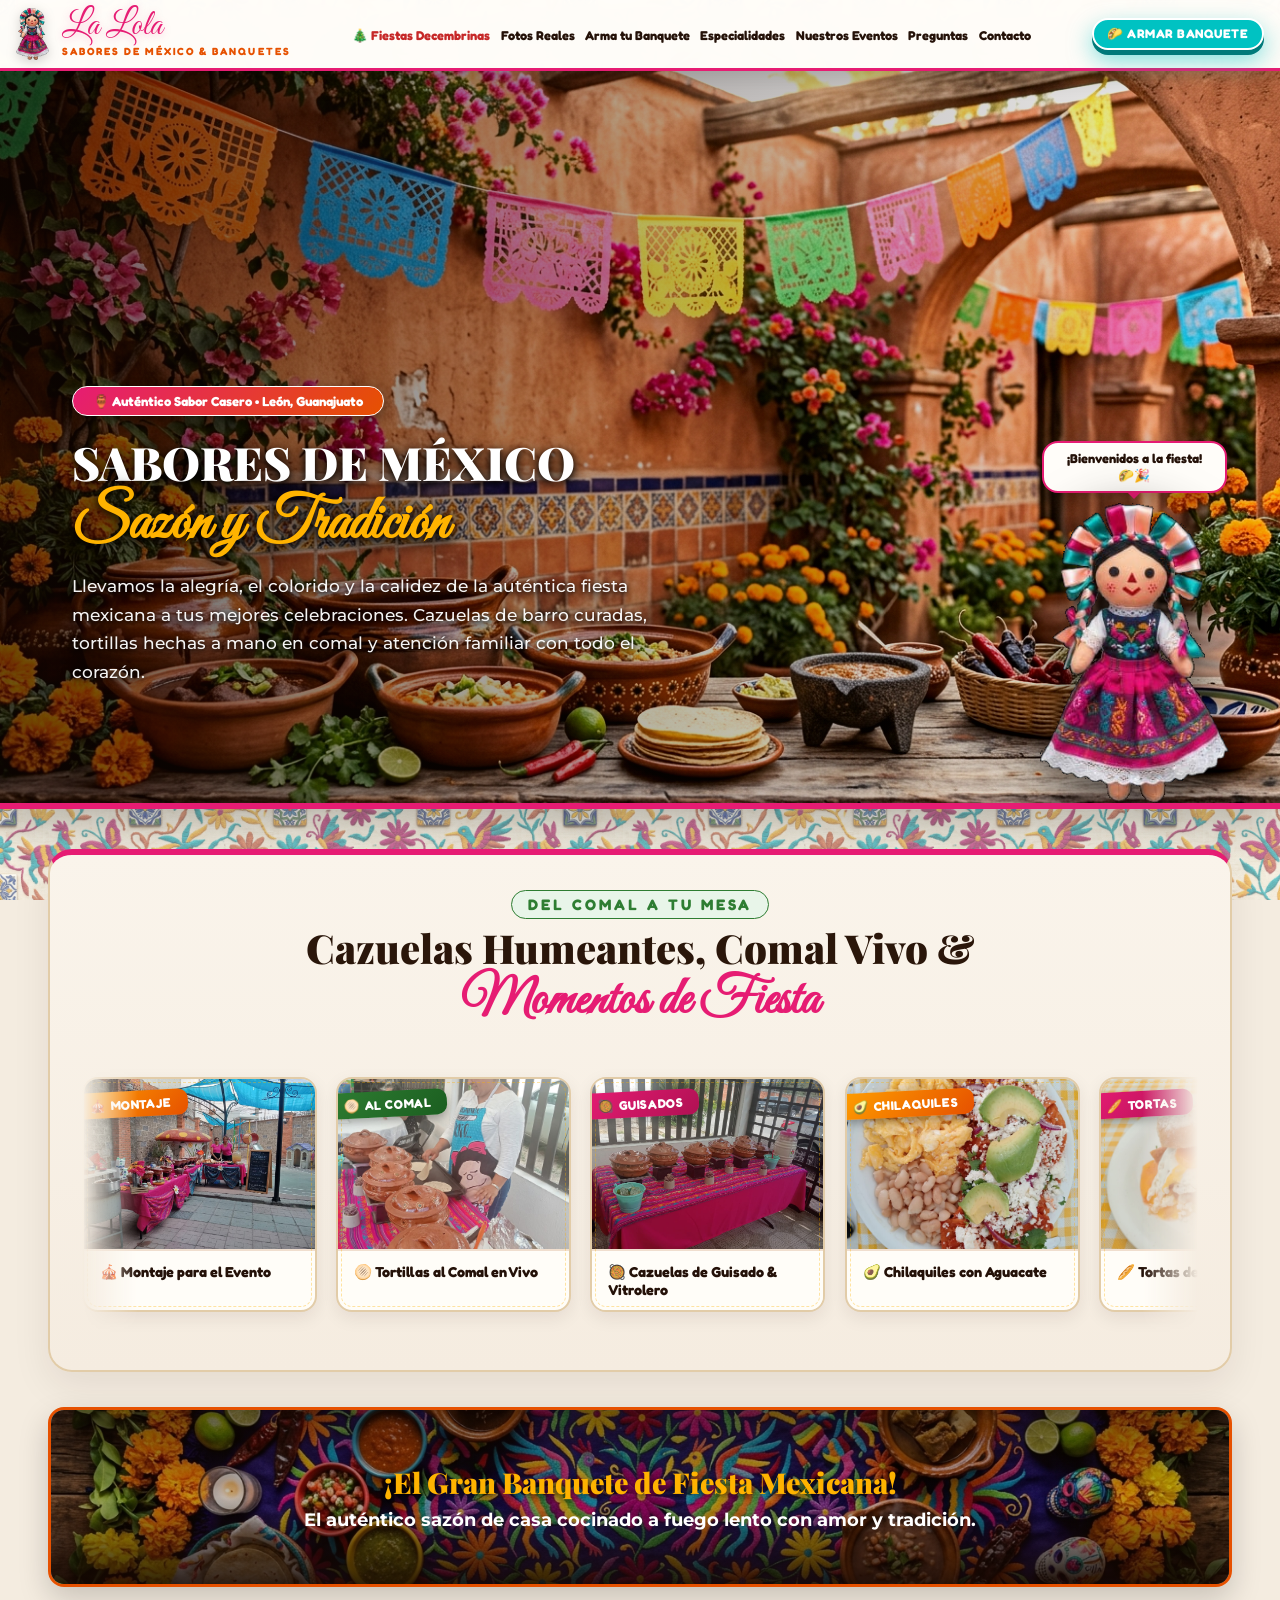
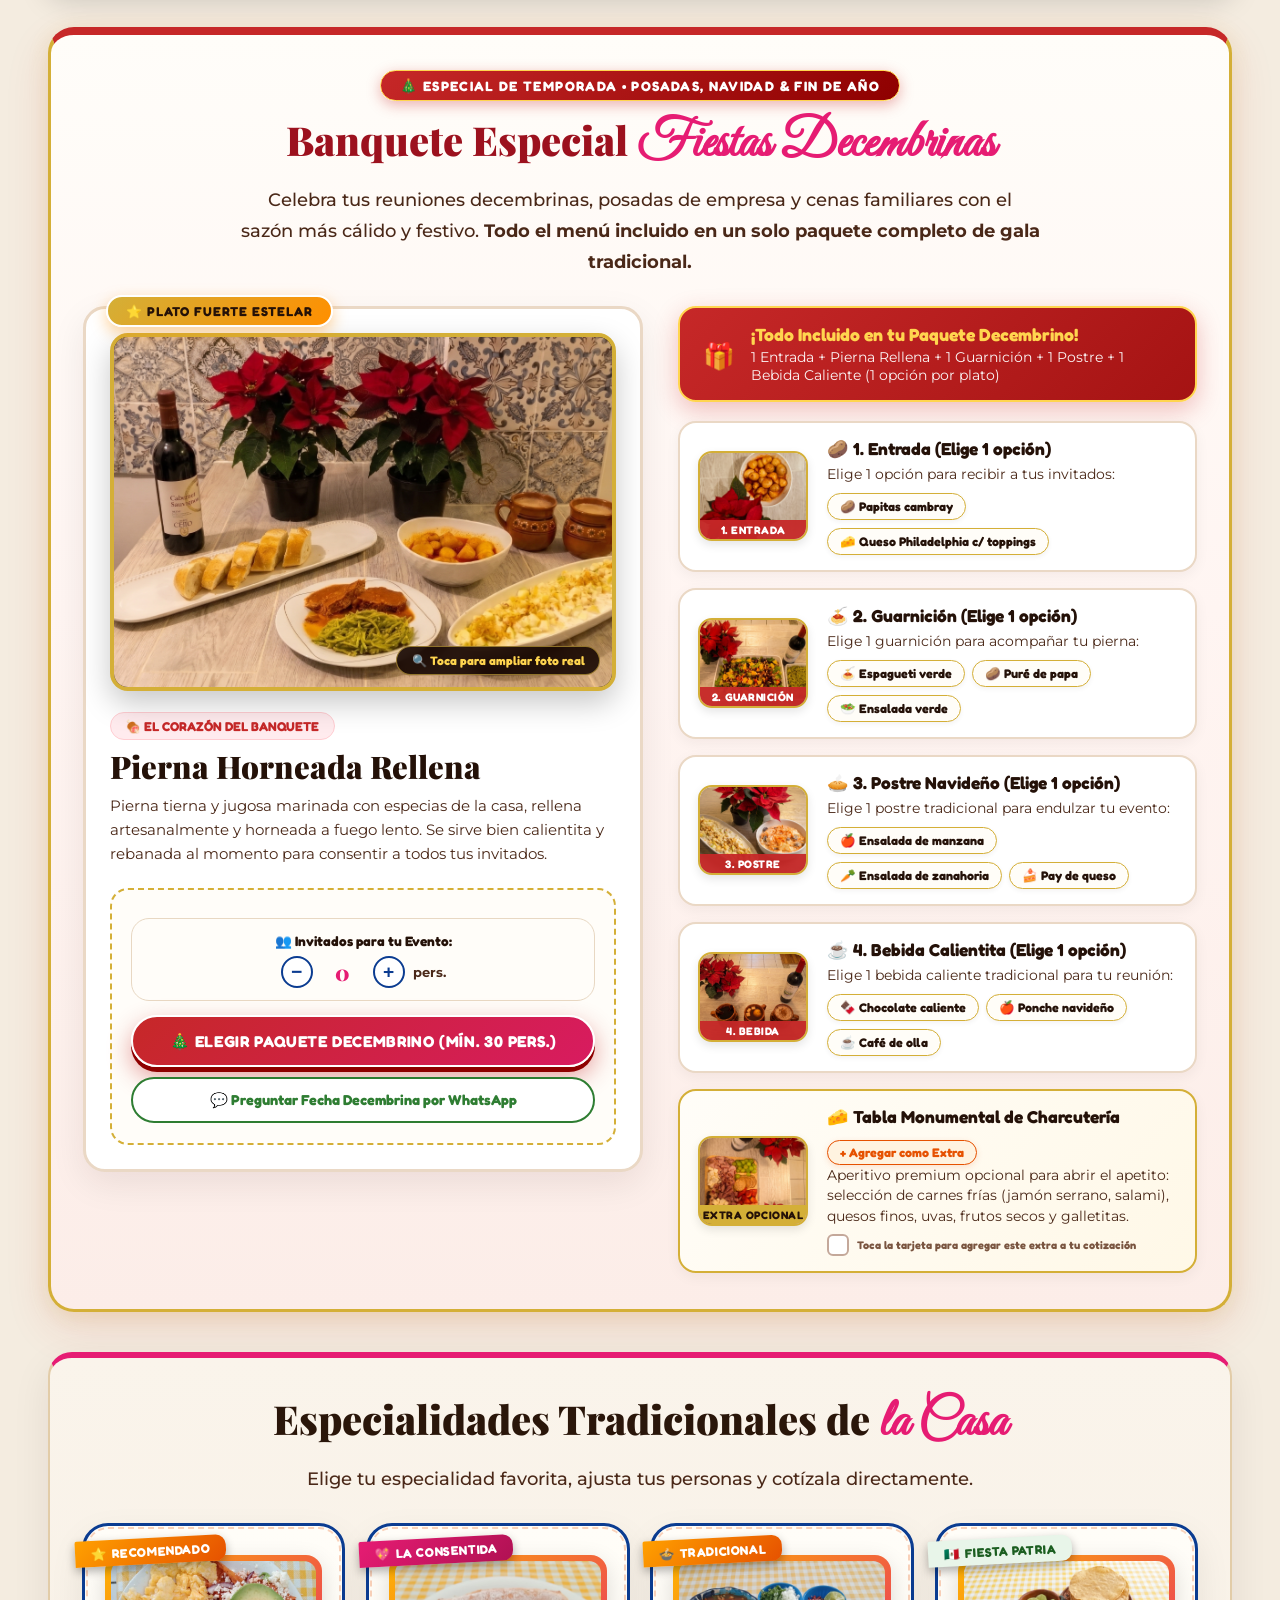
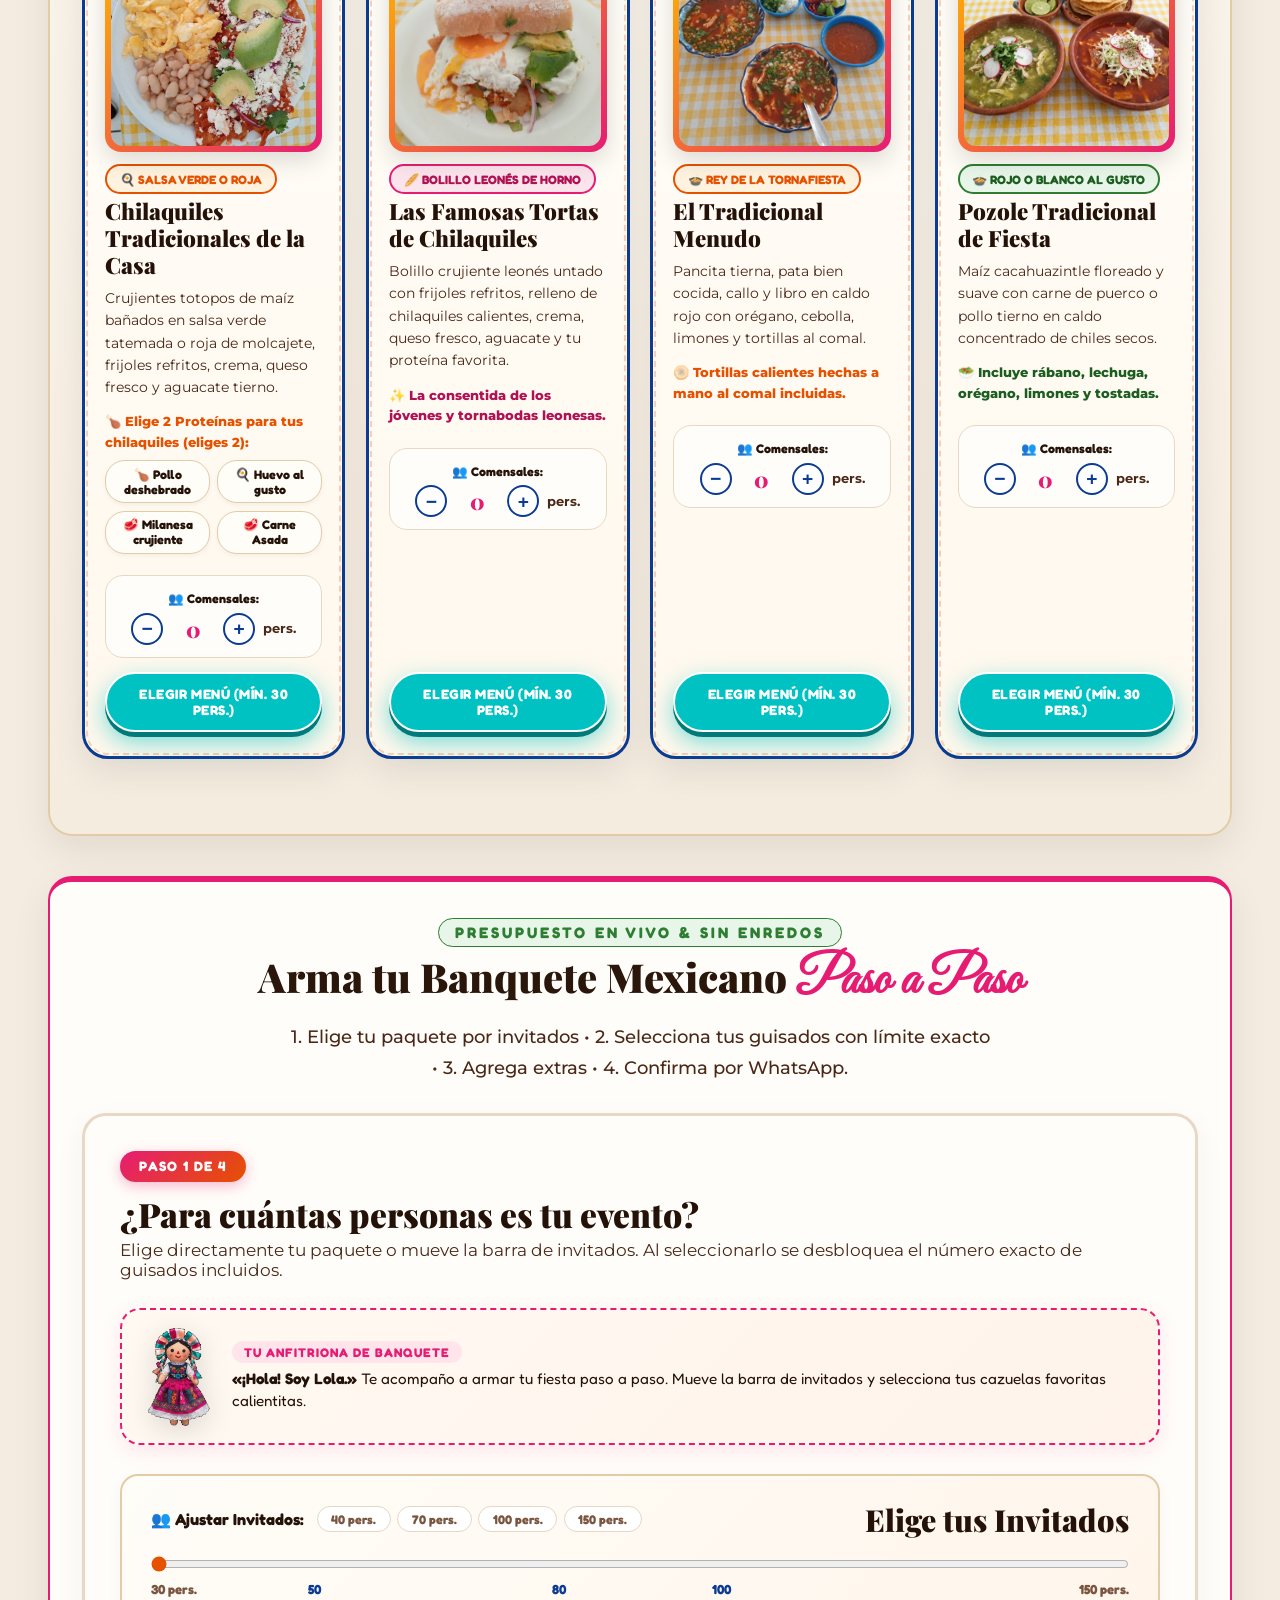
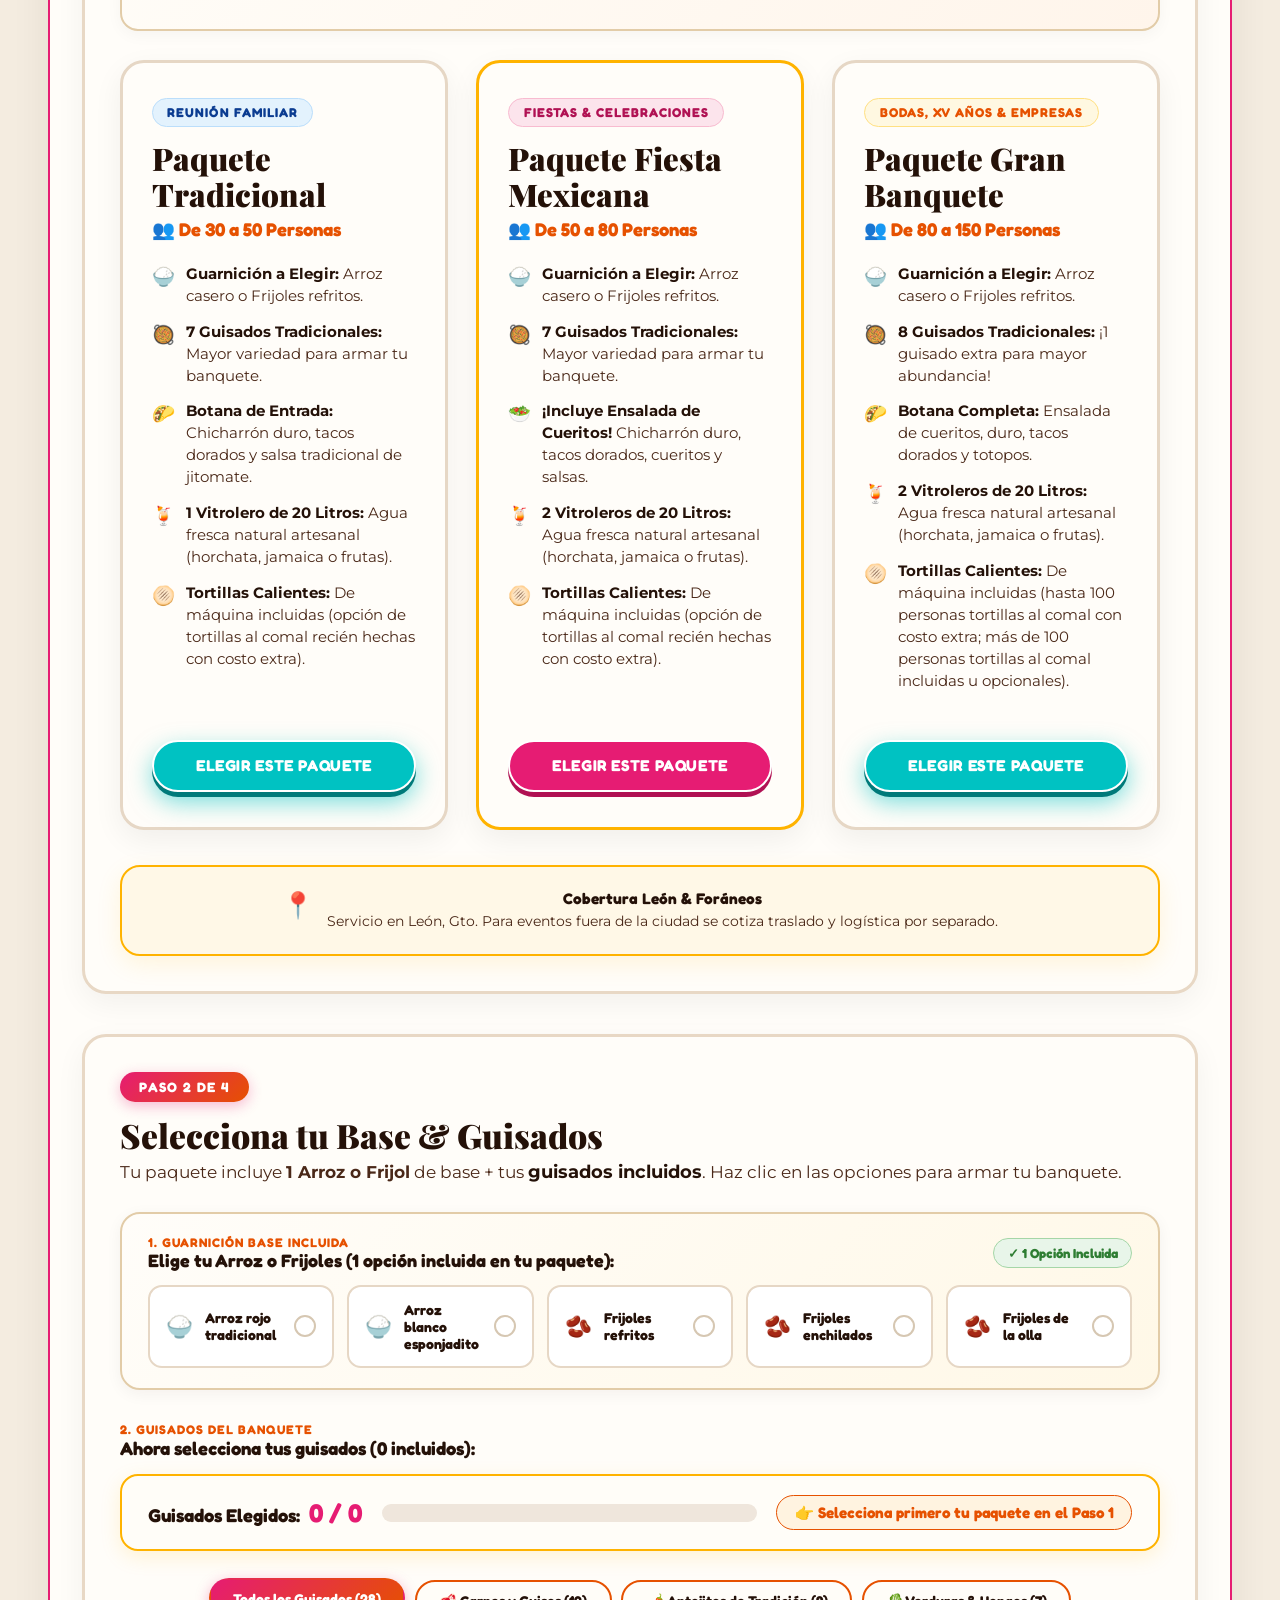
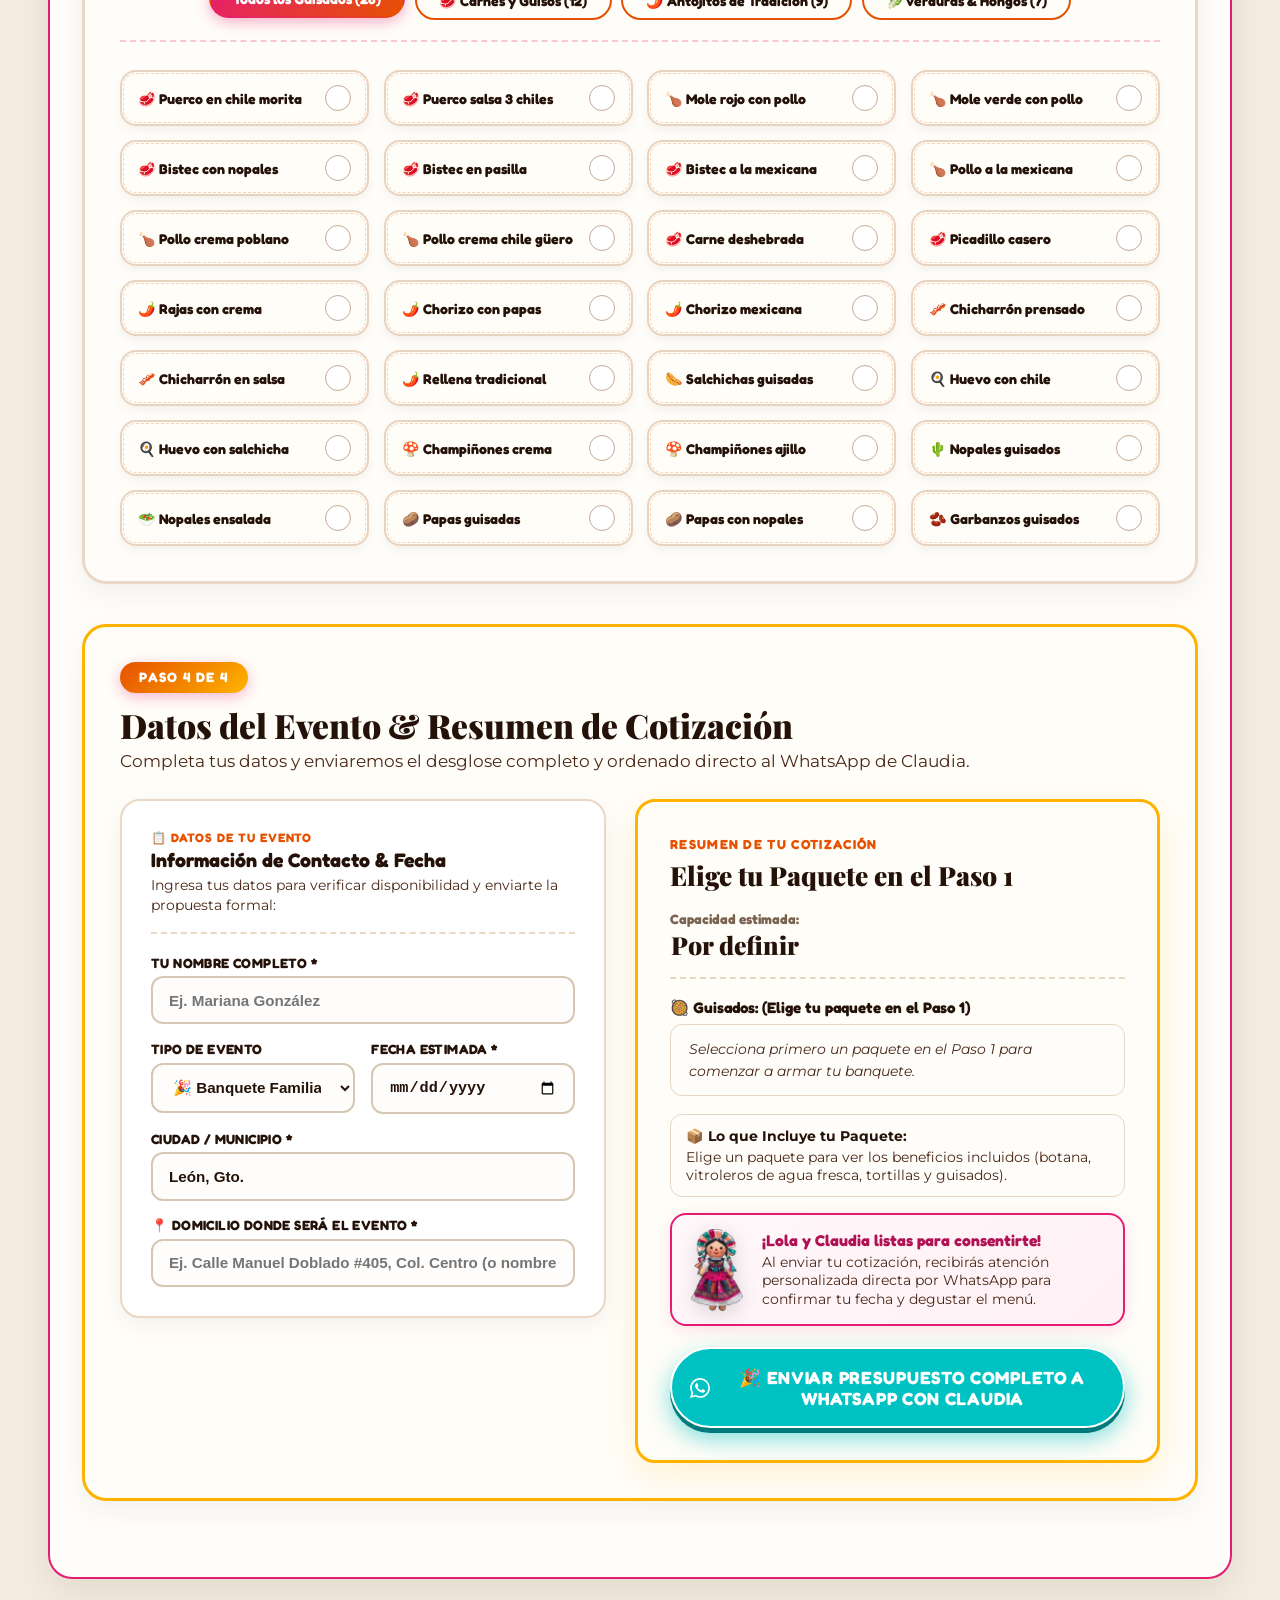
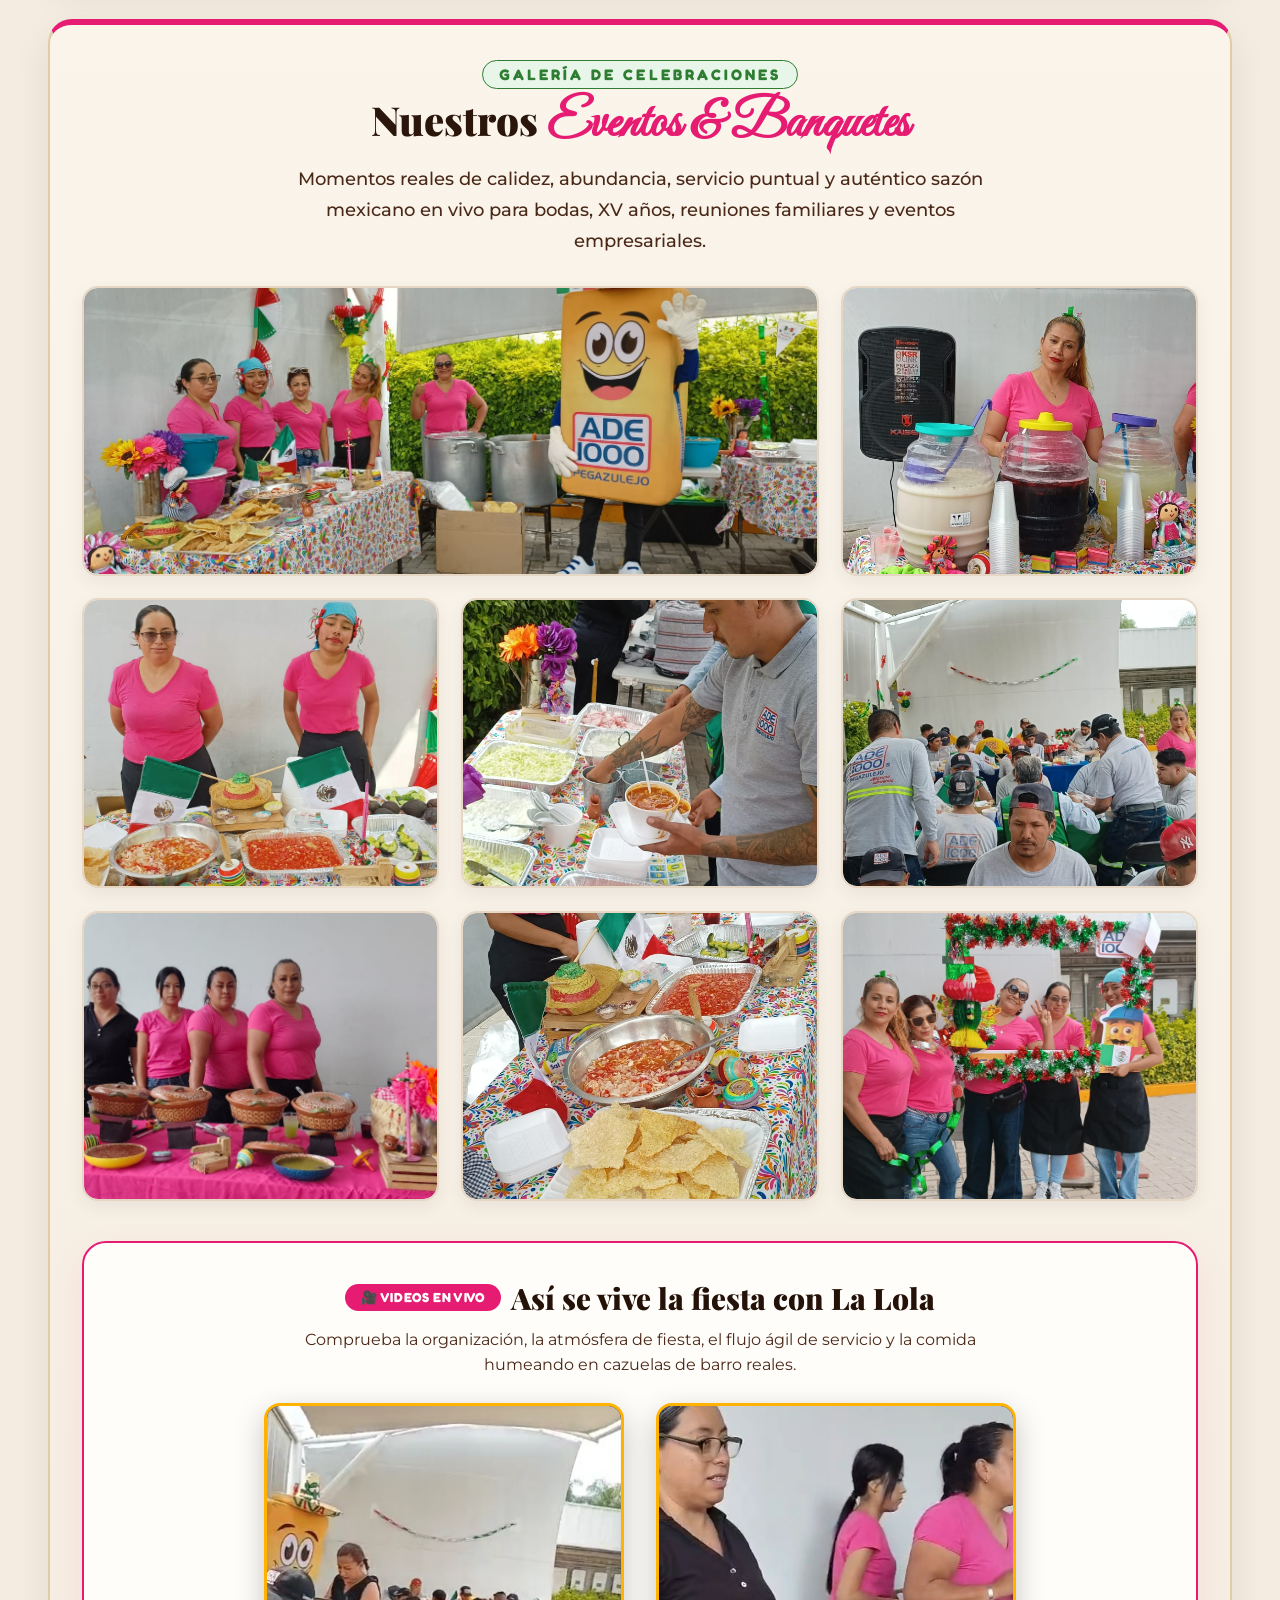
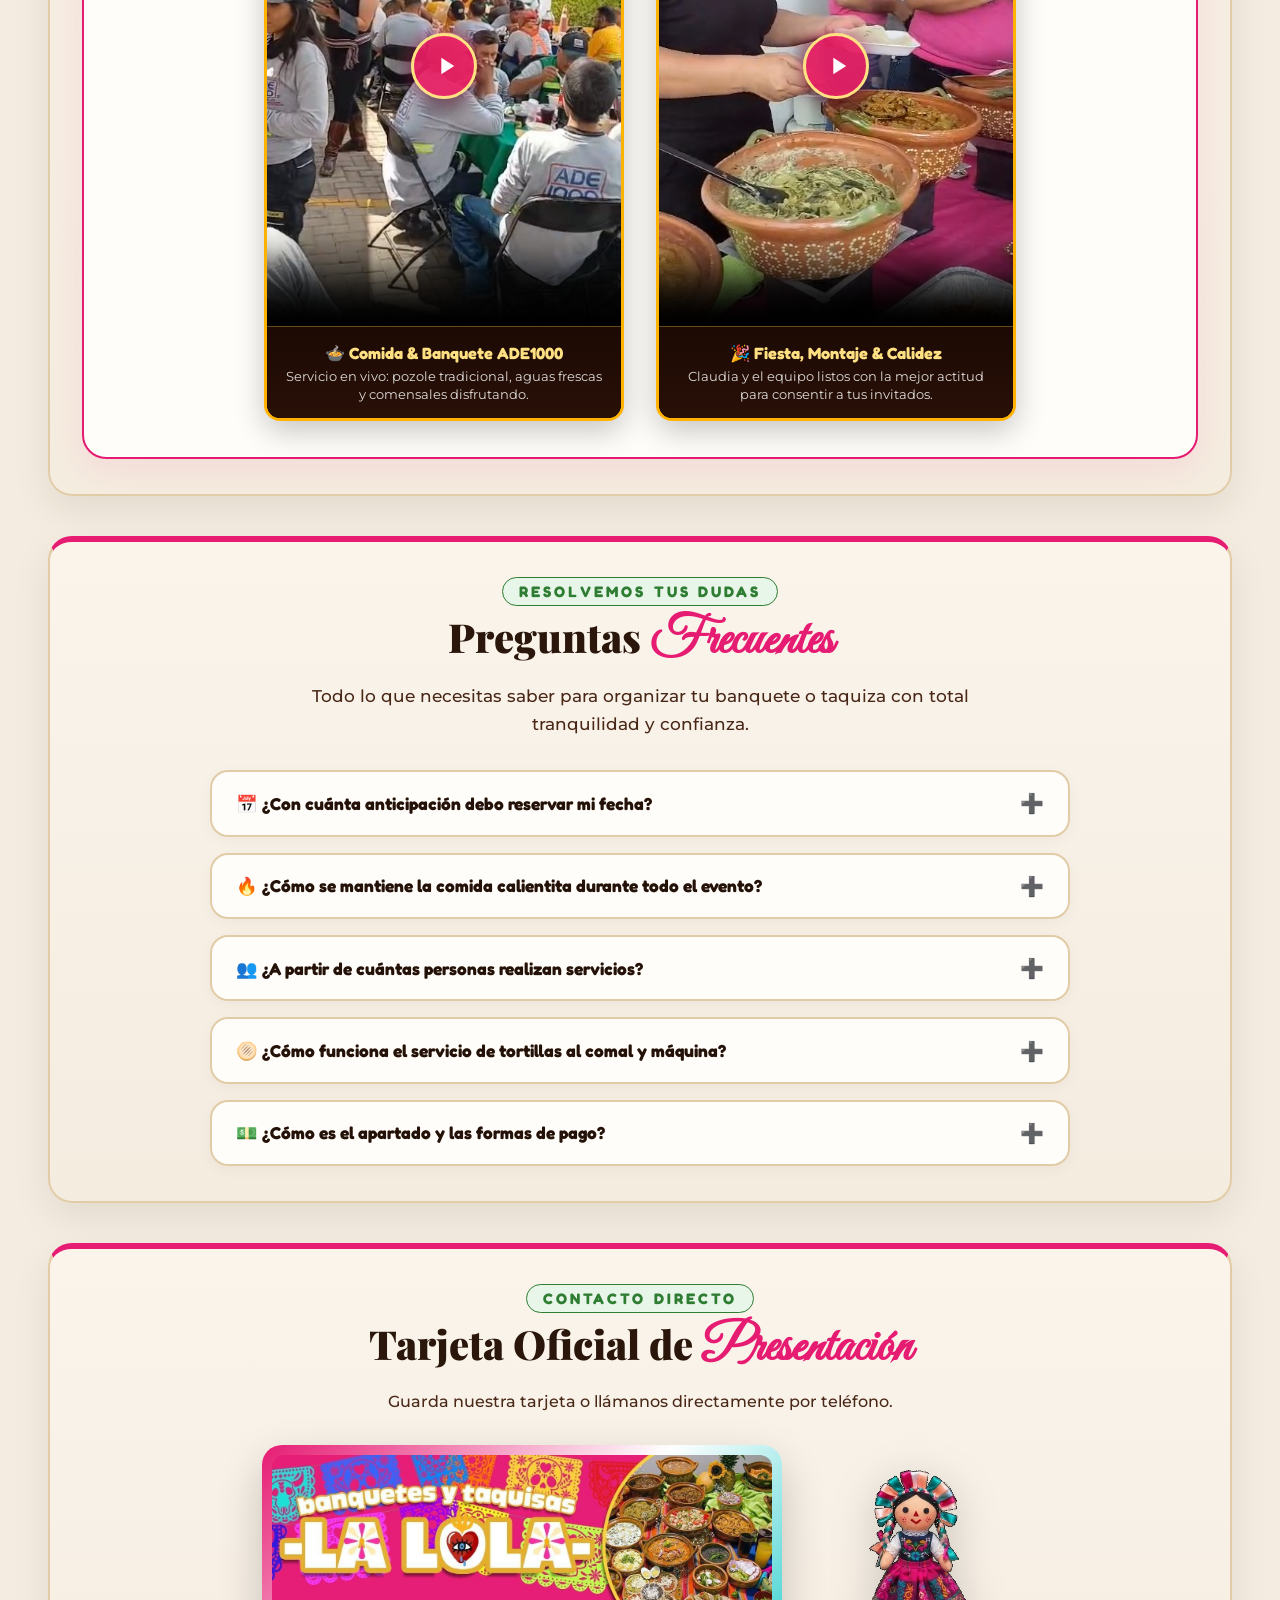
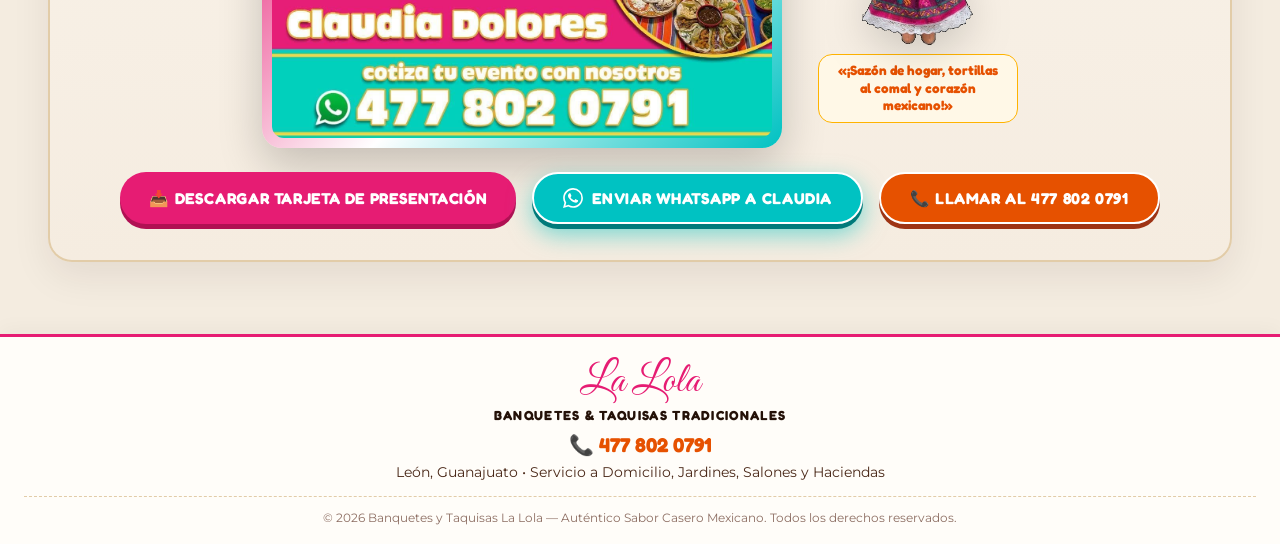
==== commit 87c42b53: "Estandarizar estetica visual: aire en Hero, consistencia de 16px en imagenes y jerarquia tipografica" ====
--- a/index_original_github.html
+++ b/index_original_github.html
@@ -287,8 +287,8 @@
         .hero-scenic-content {
             position: relative;
             z-index: 10;
-            max-width: 780px;
-            padding: 3.5rem 2rem;
+            max-width: 720px;
+            padding: 4.5rem 2.5rem 3.8rem;
             margin-left: max(2rem, calc((100vw - 1440px) / 2));
             color: #FFFFFF;
         }
@@ -300,40 +300,42 @@
             background: linear-gradient(135deg, var(--rosa-mexicano), var(--cempasuchil-fuego));
             border: 1.5px solid #FFFFFF;
             color: #FFFFFF;
-            padding: 0.35rem 1.2rem;
+            padding: 0.38rem 1.25rem;
             border-radius: 50px;
             font-family: var(--font-folk);
             font-size: 0.82rem;
             font-weight: 800;
-            margin-bottom: 0.8rem;
-            box-shadow: 0 4px 12px rgba(0,0,0,0.5);
+            margin-bottom: 1.25rem;
+            box-shadow: 0 4px 12px rgba(0,0,0,0.4);
         }
 
         .hero-scenic-title {
             font-family: var(--font-title);
-            font-size: clamp(1.8rem, 3.4vw, 2.7rem);
+            font-size: clamp(2rem, 3.6vw, 2.9rem);
             font-weight: 900;
-            line-height: 1.1;
+            line-height: 1.15;
             color: #FFFFFF;
             text-shadow: 0 4px 16px rgba(0,0,0,0.95), 0 2px 6px rgba(0,0,0,0.9);
-            margin-bottom: 0.8rem;
+            margin-bottom: 1.1rem;
         }
 
         .hero-scenic-title .cursive-highlight {
             color: var(--talavera-amarillo);
             font-family: var(--font-cursive);
-            font-size: 1.35em;
+            font-size: 1.3em;
             display: block;
-            line-height: 0.95;
+            line-height: 1;
+            margin-top: 0.35rem;
             text-shadow: 0 4px 20px rgba(0,0,0,0.95), 0 2px 8px rgba(0,0,0,0.9);
         }
 
         .hero-scenic-desc {
-            font-size: 1.02rem;
-            line-height: 1.6;
-            color: #FFFFFF;
-            margin-bottom: 1.4rem;
-            font-weight: 600;
+            max-width: 620px;
+            font-size: 1.05rem;
+            line-height: 1.7;
+            color: rgba(255, 255, 255, 0.95);
+            margin-bottom: 0;
+            font-weight: 500;
             text-shadow: 0 3px 12px rgba(0,0,0,0.95), 0 1px 4px rgba(0,0,0,0.9);
         }
 
@@ -390,9 +392,9 @@
             font-family: var(--font-title);
             font-size: clamp(1.7rem, 3.2vw, 2.5rem);
             font-weight: 900;
-            color: var(--chocolate-texto);
-            line-height: 1.15;
-            margin-bottom: 0.5rem;
+            color: #2A160A;
+            line-height: 1.18;
+            margin-bottom: 0.6rem;
         }
 
         .section-folk-heading h2 span {
@@ -400,6 +402,15 @@
             font-family: var(--font-cursive);
             font-size: 1.3em;
             display: inline-block;
+        }
+
+        .section-folk-heading p {
+            font-size: 1.02rem;
+            color: #5D4037;
+            line-height: 1.68;
+            max-width: 700px;
+            margin: 0.4rem auto 0;
+            font-weight: 500;
         }
 
         /* ===== ETIQUETAS COLOQUIALES TIPO CINTA DE MERCADO ===== */
@@ -426,10 +437,10 @@
 
         /* ===== BANNER BODEGÓN FESTIVO INTERMEDIO ===== */
         .festive-flatlay-banner {
-            border-radius: 22px;
+            border-radius: 16px;
             overflow: hidden;
-            border: 3.5px solid var(--cempasuchil-fuego);
-            box-shadow: 0 15px 35px rgba(0,0,0,0.25);
+            border: 3px solid var(--cempasuchil-fuego);
+            box-shadow: 0 12px 30px rgba(0,0,0,0.18);
             margin: 2.2rem 0;
             position: relative;
             height: 180px;
@@ -627,7 +638,7 @@
             height: 185px;
             width: 100%;
             object-fit: cover;
-            border-radius: 14px;
+            border-radius: 12px;
             display: block;
         }
 
@@ -724,10 +735,10 @@
 
         .dish-photo-talavera-frame {
             position: relative;
-            border-radius: 20px;
-            padding: 8px;
+            border-radius: 16px;
+            padding: 6px;
             background: linear-gradient(135deg, var(--talavera-amarillo), var(--rosa-mexicano));
-            box-shadow: 0 12px 30px rgba(0,0,0,0.18);
+            box-shadow: 0 8px 24px rgba(0,0,0,0.14);
             cursor: pointer;
             transition: transform 0.3s ease;
         }
@@ -740,7 +751,7 @@
             width: 100%;
             height: 270px;
             object-fit: cover;
-            border-radius: 14px;
+            border-radius: 12px;
             display: block;
         }
 
@@ -835,10 +846,10 @@
             width: 235px;
             flex-shrink: 0;
             background: #FFFDF8;
-            border: 3px solid var(--talavera-azul);
-            border-radius: 20px;
+            border: 2.5px solid #E2CCA8;
+            border-radius: 16px;
             overflow: hidden;
-            box-shadow: 0 8px 22px rgba(36, 17, 8, 0.12);
+            box-shadow: 0 6px 18px rgba(36, 17, 8, 0.08);
             position: relative;
             cursor: pointer;
             transition: all 0.35s ease;
@@ -849,12 +860,13 @@
         .marquee-photo-card:hover {
             transform: translateY(-5px) scale(1.02) rotate(-0.5deg);
             border-color: var(--rosa-mexicano);
-            box-shadow: 0 14px 35px rgba(230, 28, 115, 0.3);
+            box-shadow: 0 14px 35px rgba(230, 28, 115, 0.25);
         }
 
         .marquee-photo-img {
             width: 100%;
-            height: 165px;
+            height: 170px;
+            aspect-ratio: 4/3;
             object-fit: cover;
             display: block;
             transition: transform 0.5s ease;
@@ -1532,11 +1544,11 @@
         }
 
         .ade-photo-card {
-            border-radius: 20px;
+            border-radius: 16px;
             overflow: hidden;
             background: #FFFDF9;
-            border: 3.5px solid #E6D7C5;
-            box-shadow: 0 8px 25px rgba(0,0,0,0.08);
+            border: 2.5px solid #E6D7C5;
+            box-shadow: 0 6px 18px rgba(0,0,0,0.06);
             cursor: pointer;
             position: relative;
             transition: all 0.35s ease;
@@ -1558,6 +1570,7 @@
             height: 100%;
             object-fit: cover;
             display: block;
+            border-radius: 13.5px;
             transition: transform 0.5s ease;
         }
 
@@ -1629,10 +1642,10 @@
             flex: 1 1 300px;
             max-width: 360px;
             background: #140502;
-            border-radius: 22px;
+            border-radius: 16px;
             overflow: hidden;
-            border: 3.5px solid var(--talavera-amarillo);
-            box-shadow: 0 12px 30px rgba(0,0,0,0.22);
+            border: 3px solid var(--talavera-amarillo);
+            box-shadow: 0 10px 30px rgba(0,0,0,0.22);
             display: flex;
             flex-direction: column;
             transition: all 0.3s ease;
@@ -2284,15 +2297,15 @@
             background: #FFFDF9;
             color: var(--chocolate-texto);
             font-family: var(--font-folk);
-            font-size: 0.88rem;
+            font-size: 0.8rem;
             font-weight: 800;
-            padding: 0.65rem 1.15rem;
-            border-radius: 20px;
-            border: 2.5px solid var(--rosa-mexicano);
-            box-shadow: 0 8px 24px rgba(0,0,0,0.4);
+            padding: 0.45rem 0.95rem;
+            border-radius: 16px;
+            border: 2px solid var(--rosa-mexicano);
+            box-shadow: 0 6px 18px rgba(0,0,0,0.35);
             margin-bottom: 0.6rem;
             position: relative;
-            max-width: 230px;
+            max-width: 185px;
             text-align: center;
             line-height: 1.35;
             animation: floatBubble 3.5s ease-in-out infinite alternate;
@@ -3020,7 +3033,7 @@
 
             <!-- 2. LOLA EN EL ESCENARIO HERO -->
             <div class="lola-doll-hero-corner">
-                <div class="lola-doll-hero-bubble">¡Bienvenidos a la fiesta del auténtico sazón mexicano! 🌮🎉</div>
+                <div class="lola-doll-hero-bubble">¡Bienvenidos a la fiesta! 🌮🎉</div>
                 <img src="img/muneca_lola.png" alt="Lola Anfitriona" class="lola-doll-hero-img">
             </div>
         </div>
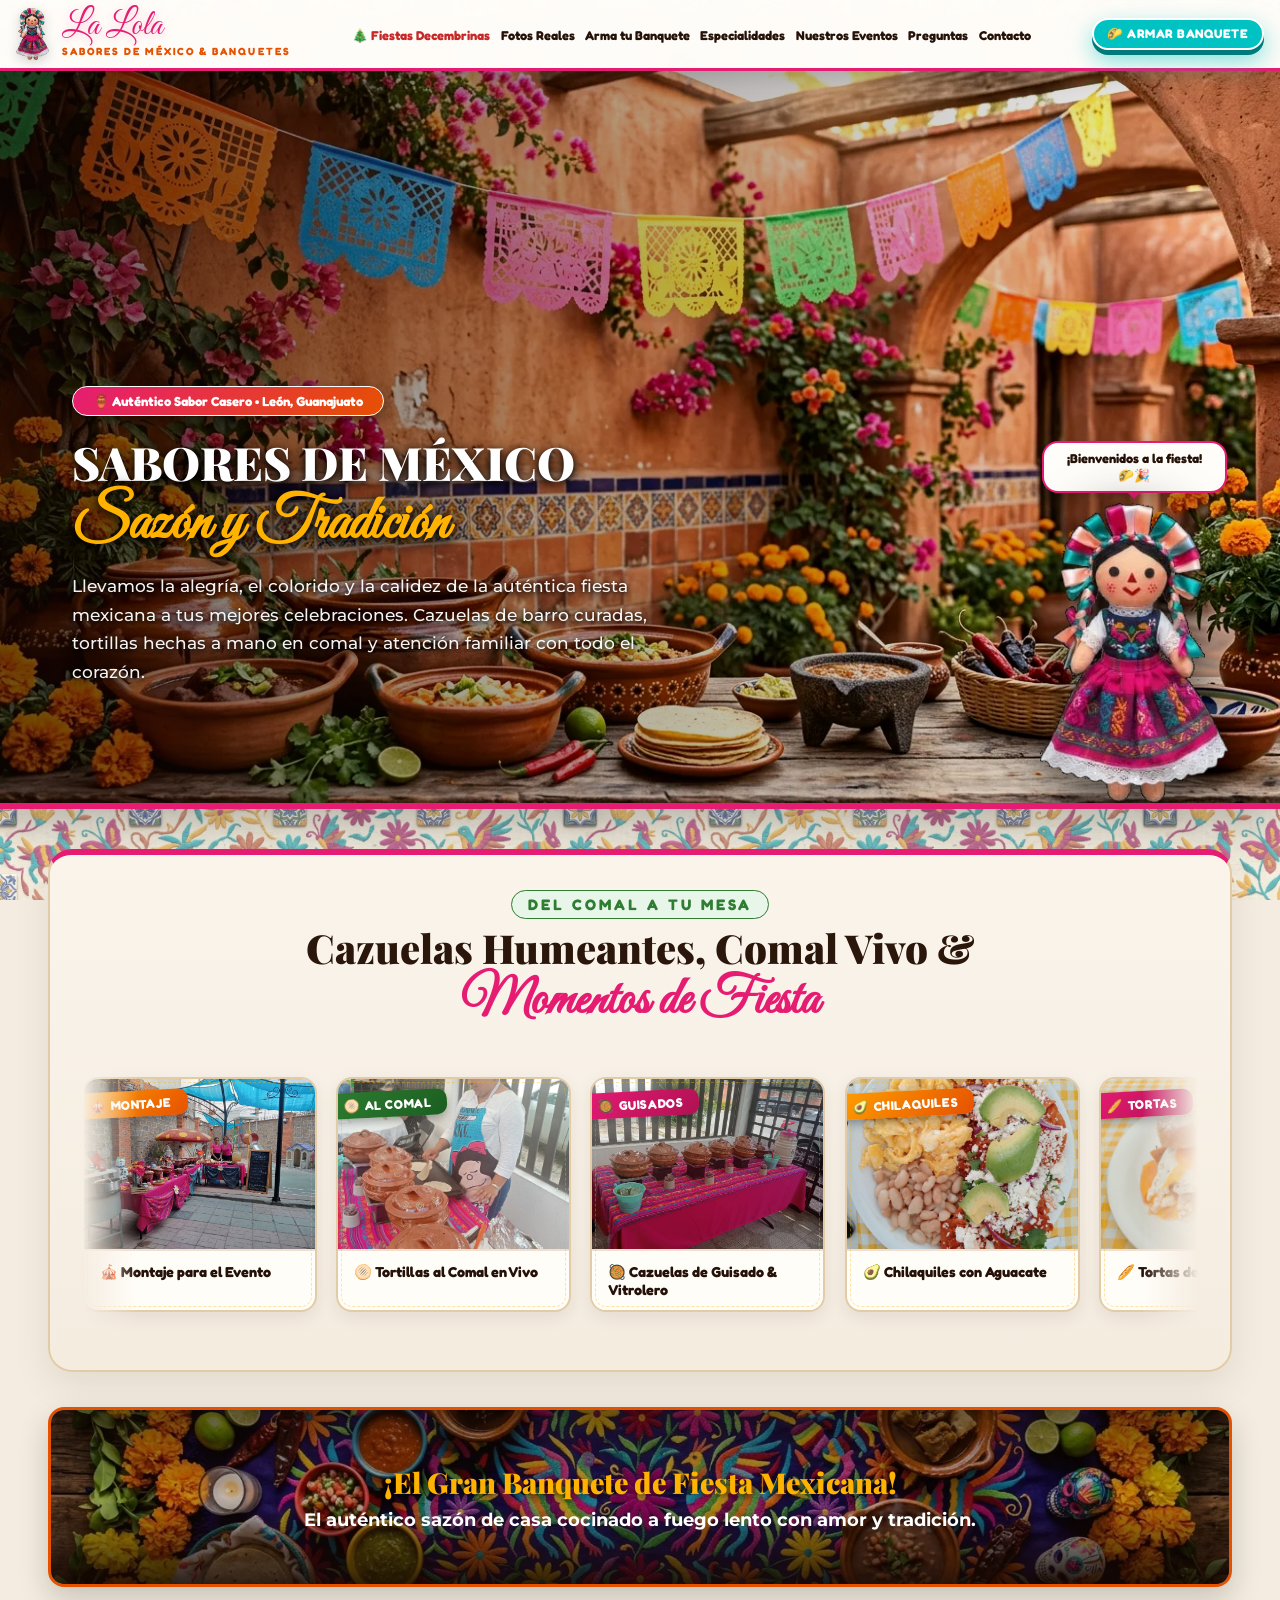
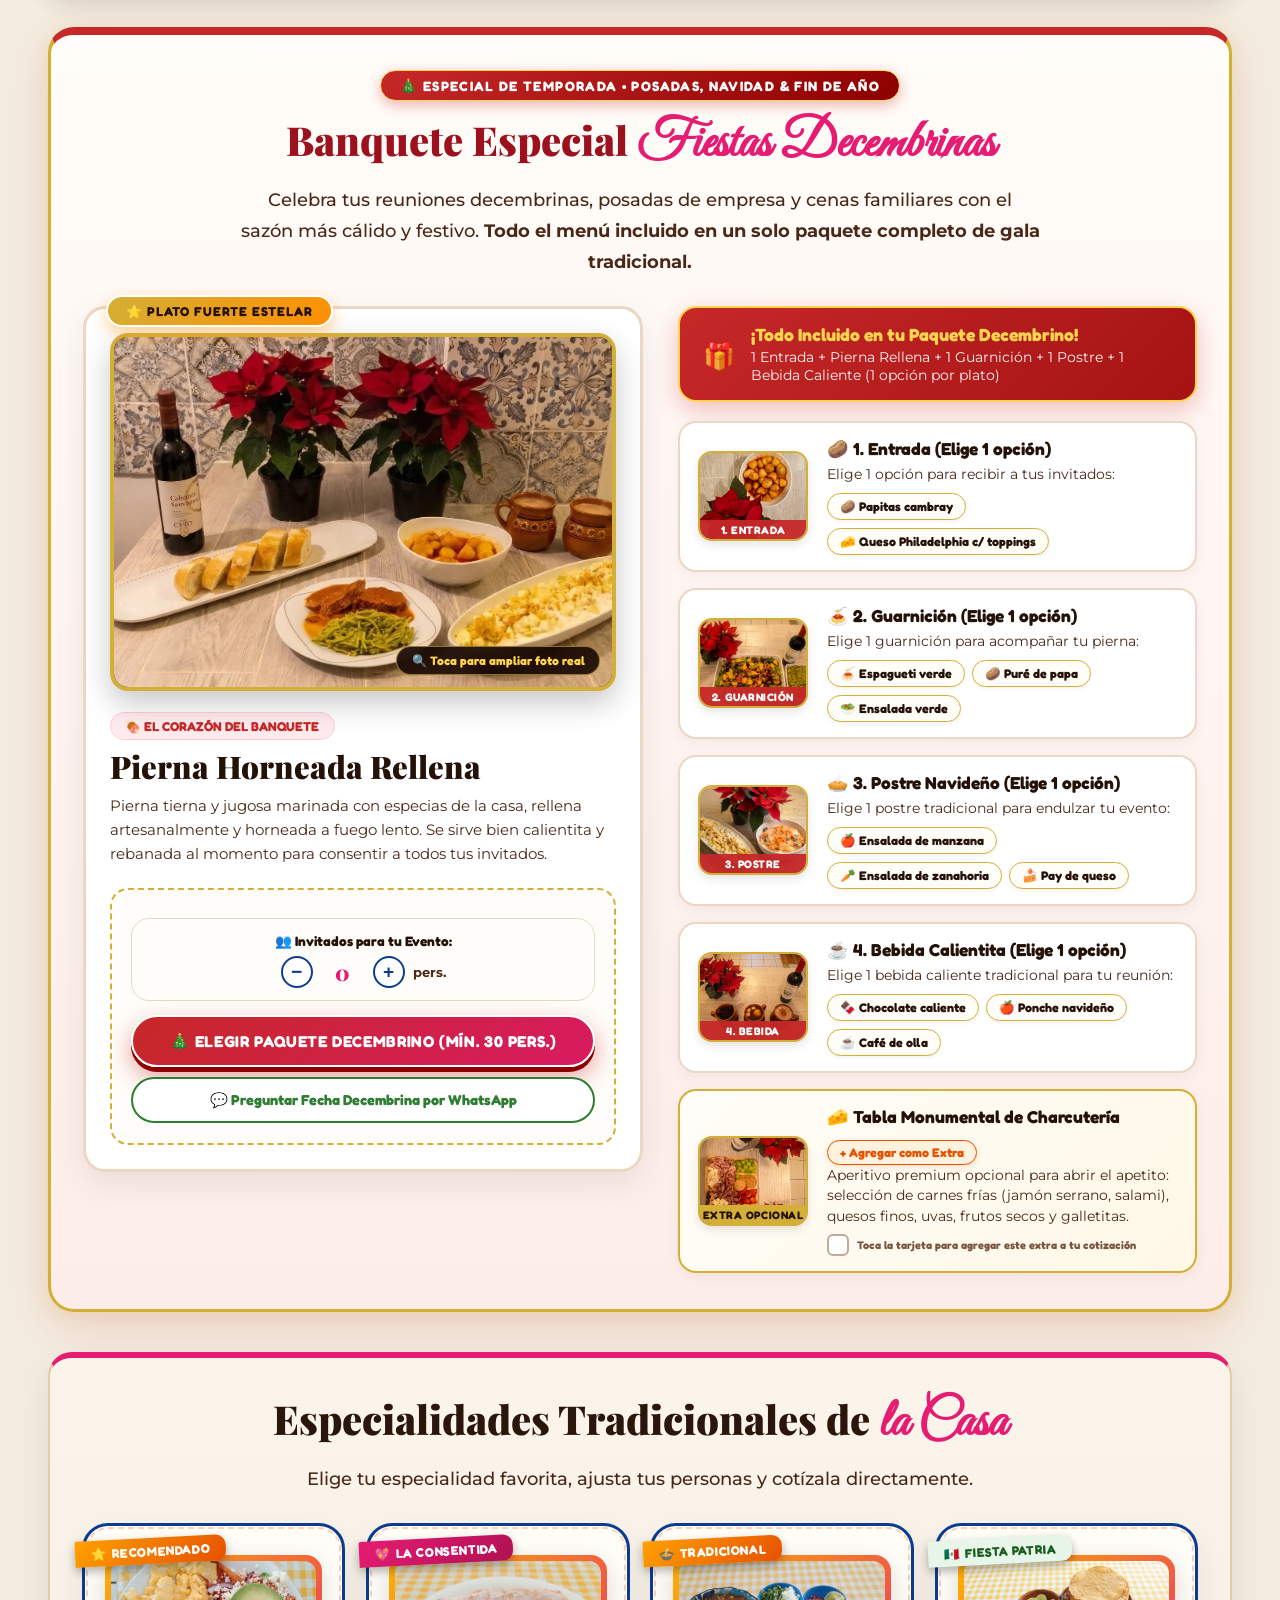
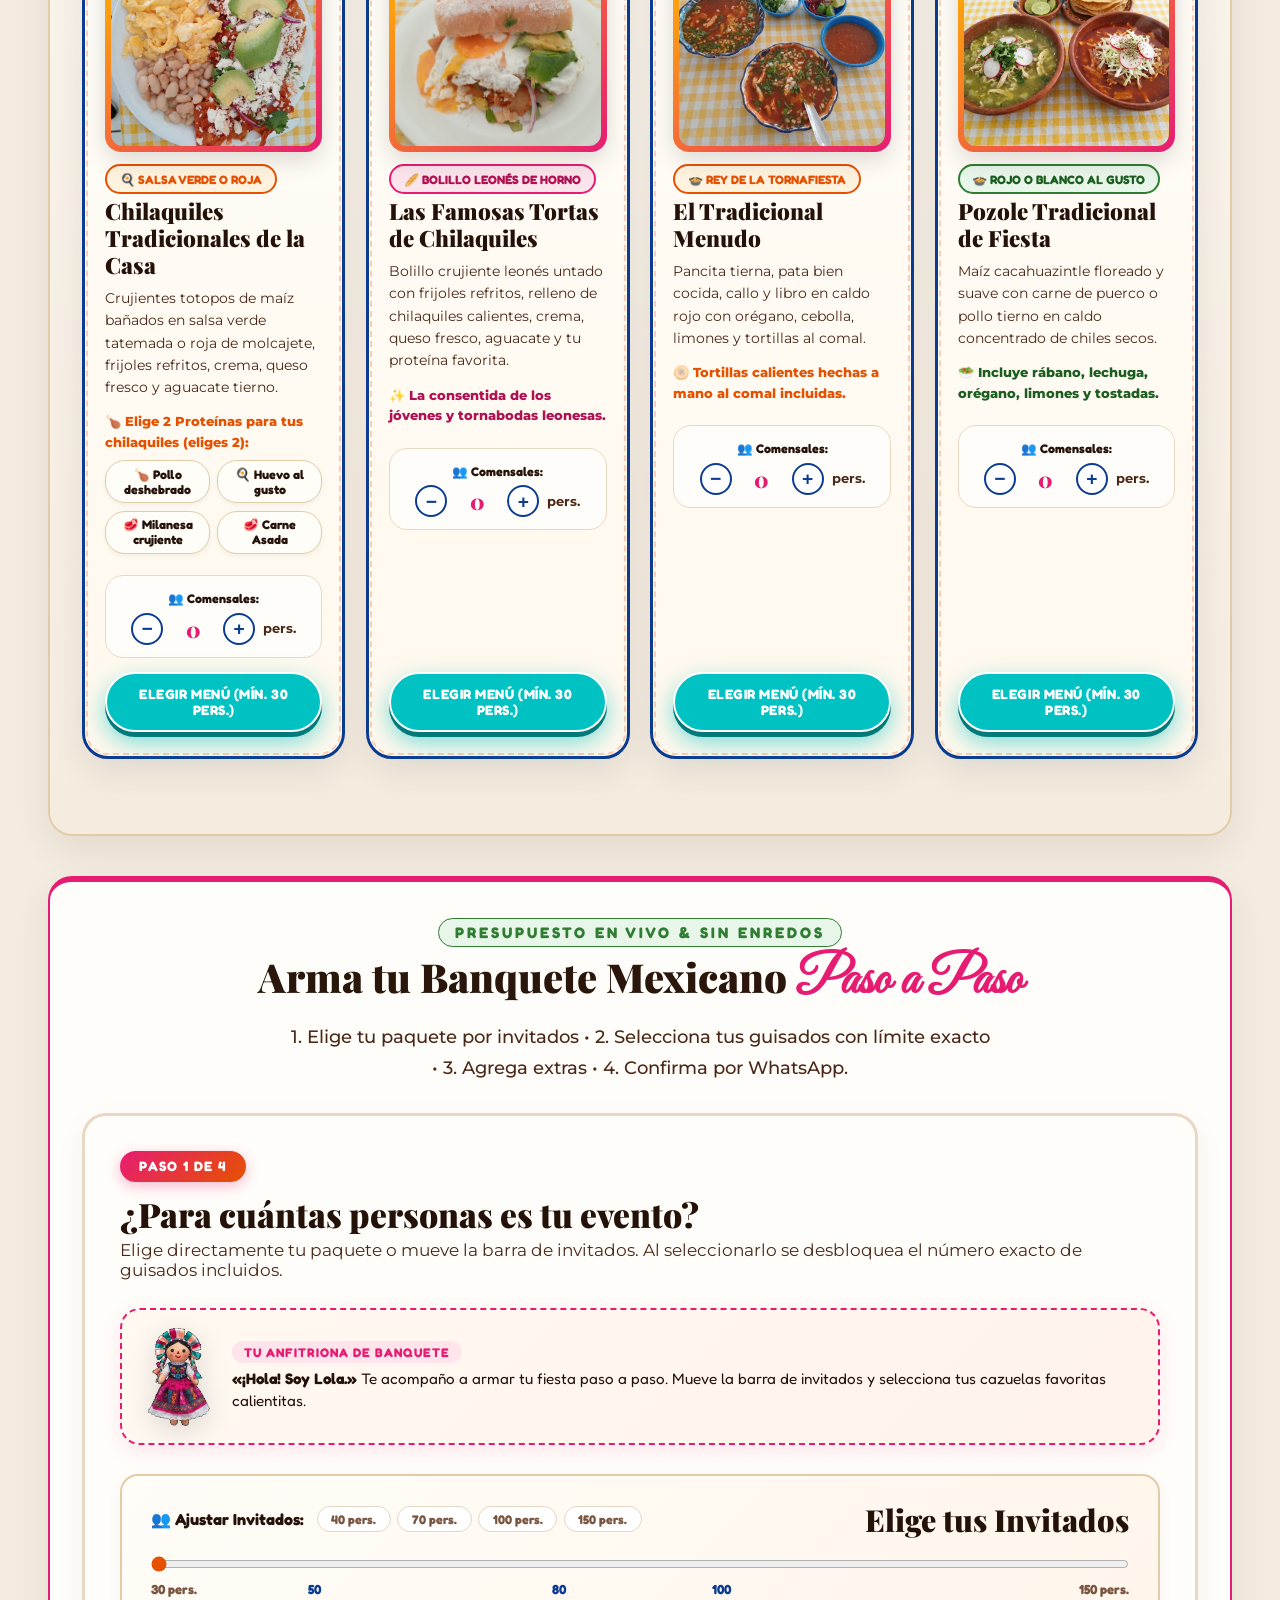
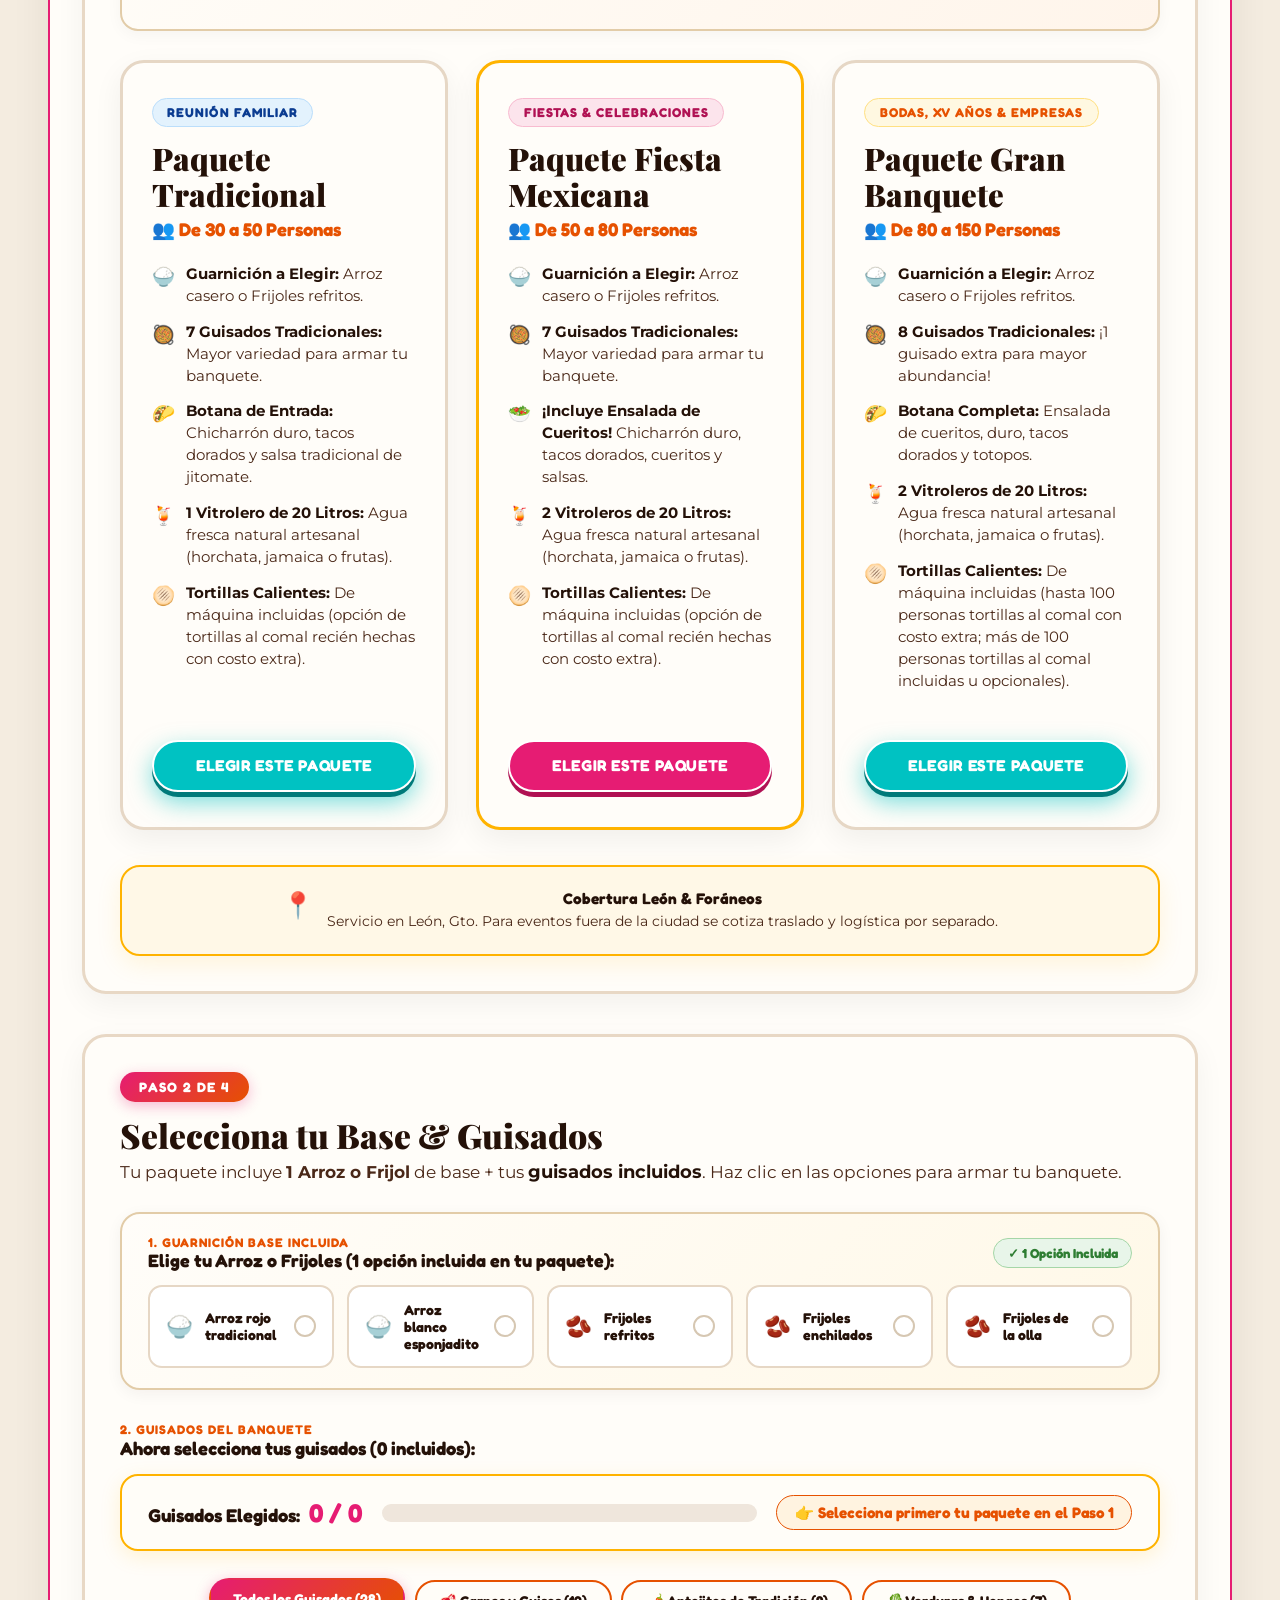
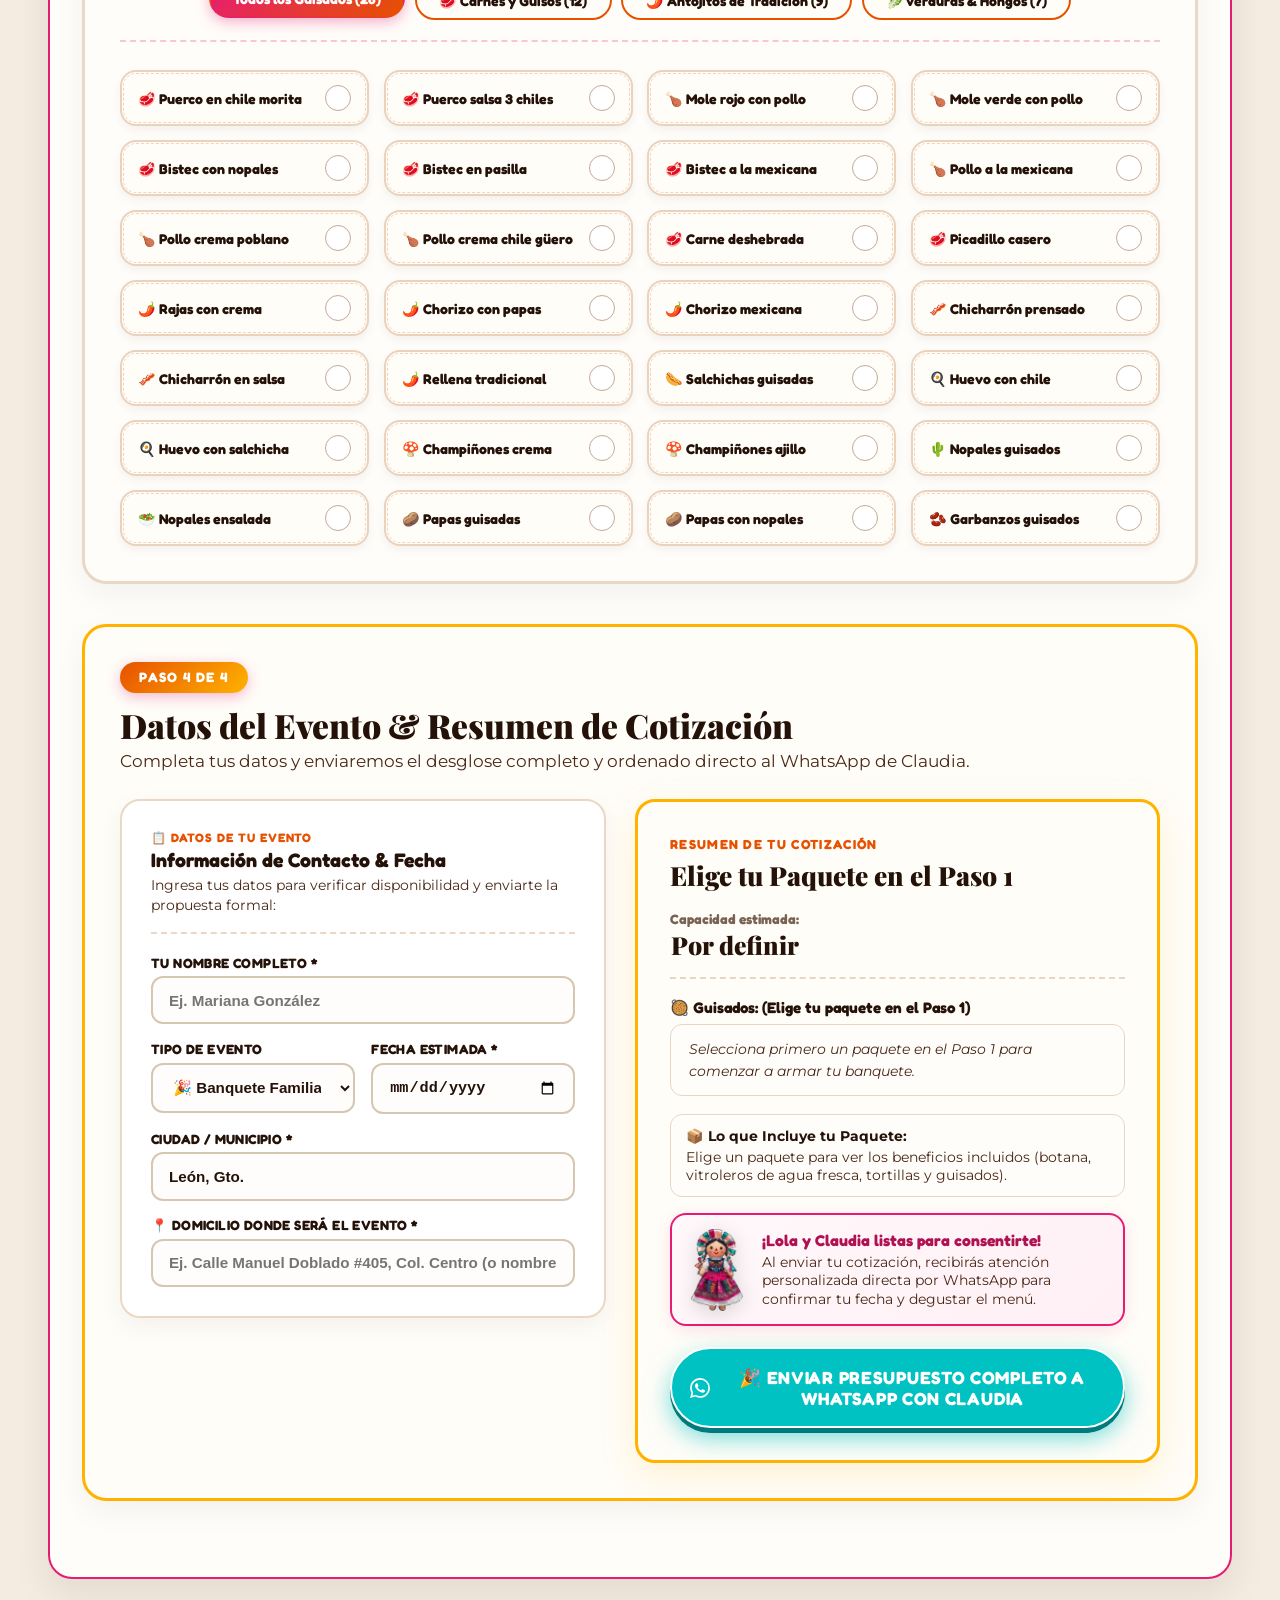
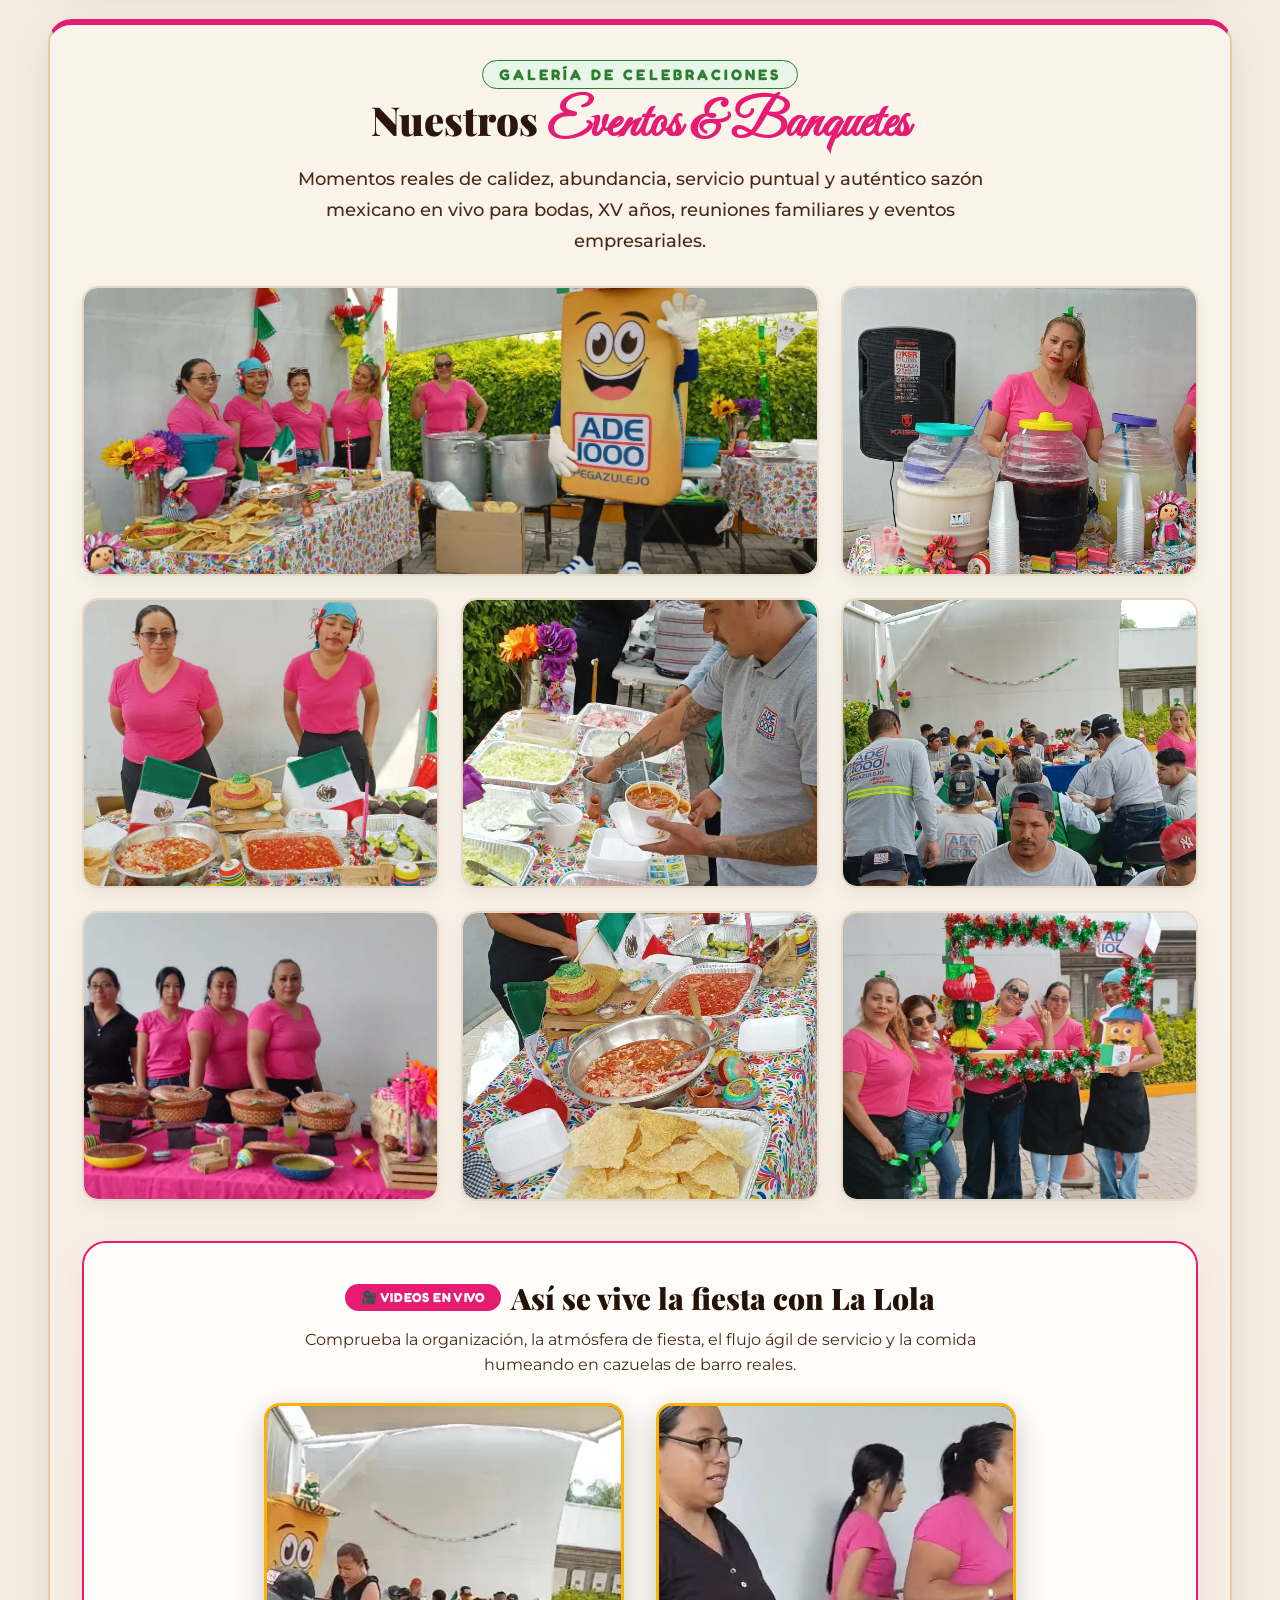
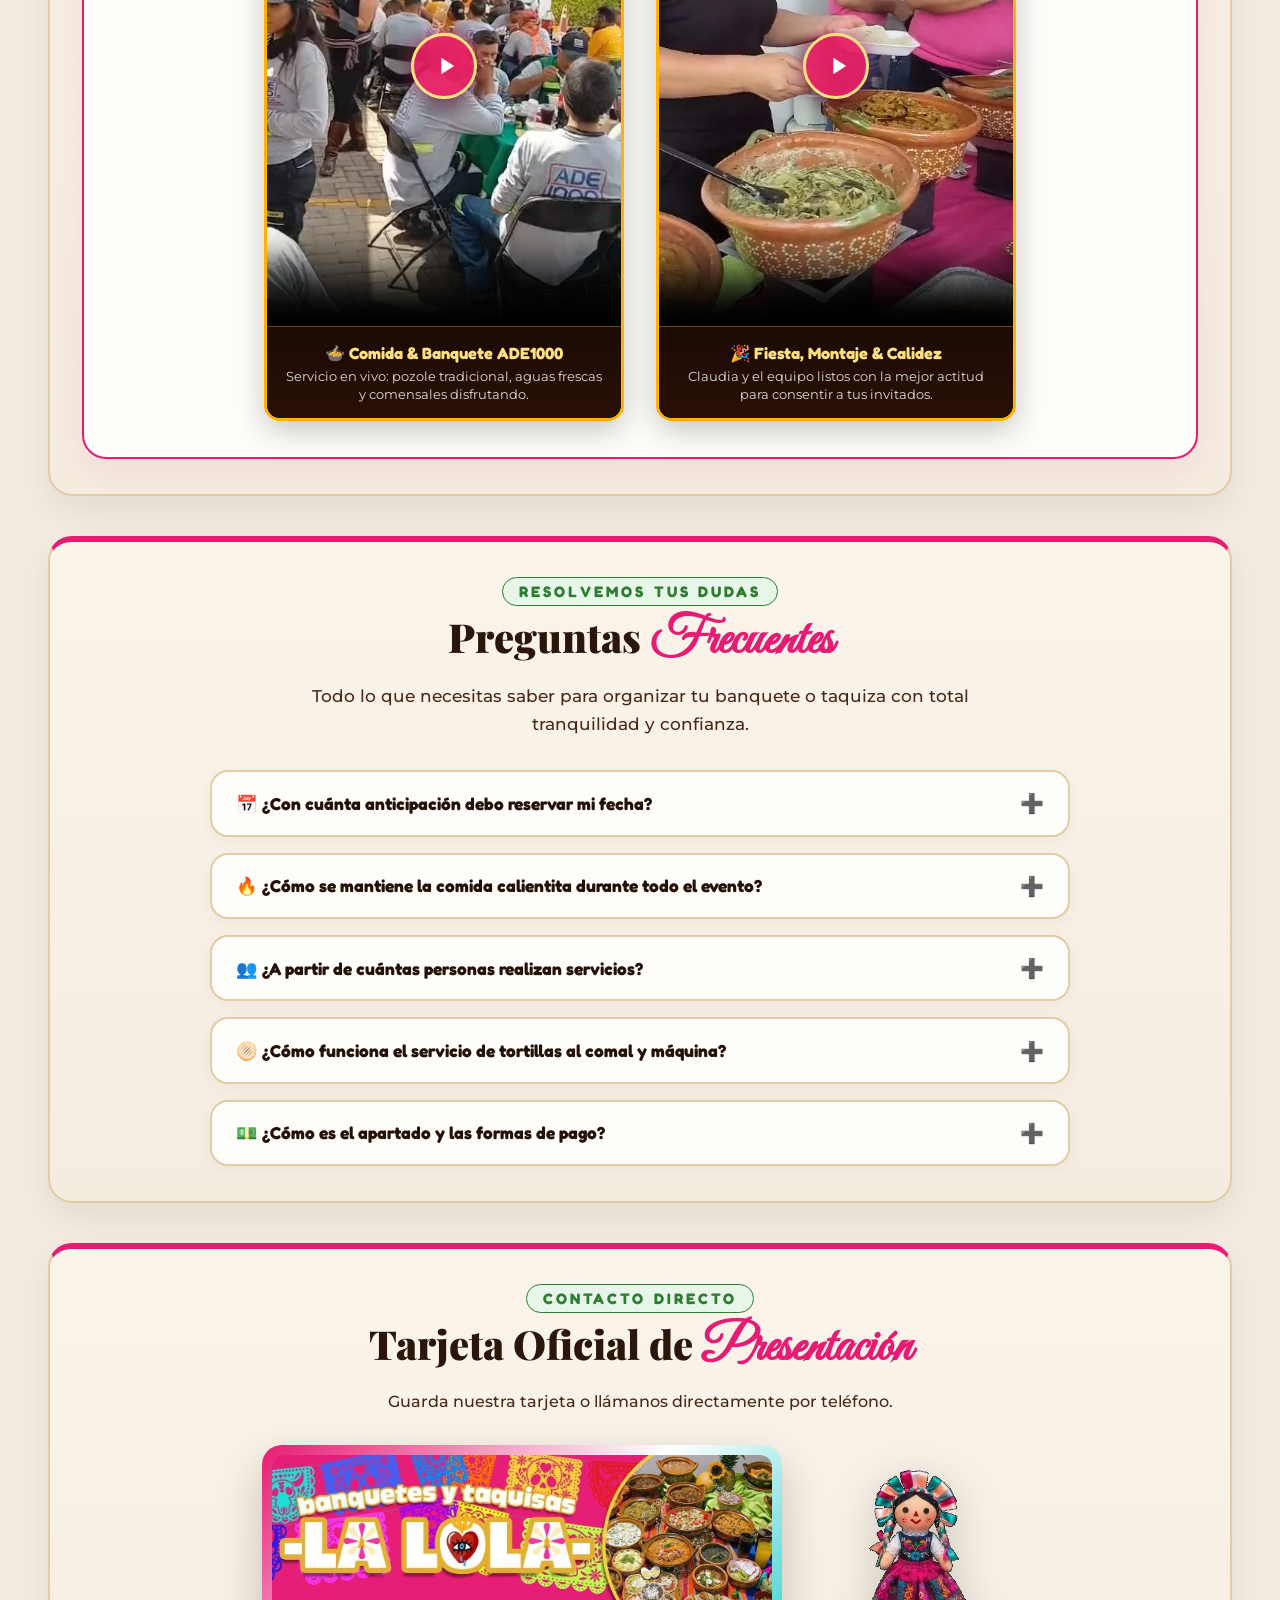
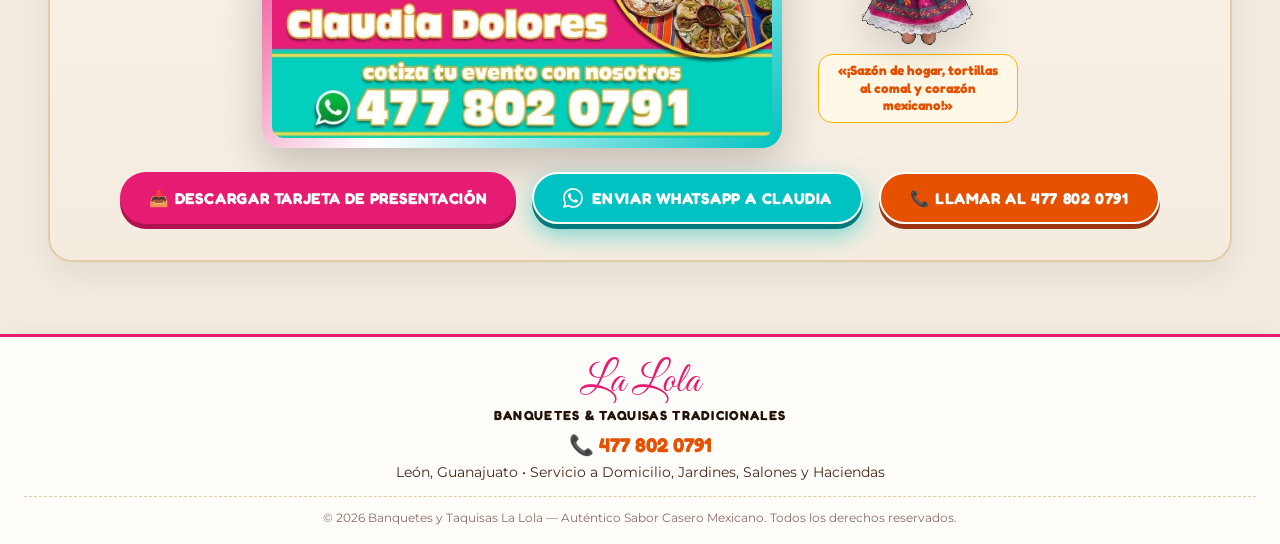
==== commit 44ef5c31: "UX y Rendimiento: Boton flotante movil y optimizacion de imagenes a WebP (ahorro 24.5MB / 86%)" ====
--- a/index_original_github.html
+++ b/index_original_github.html
@@ -13,7 +13,7 @@
     <meta name="apple-mobile-web-app-status-bar-style" content="black-translucent">
     <meta name="apple-mobile-web-app-title" content="La Lola">
     <link rel="manifest" href="manifest.json">
-    <link rel="apple-touch-icon" href="img/mexican_folk_hero_banner.jpg">
+    <link rel="apple-touch-icon" href="img/mexican_folk_hero_banner.webp">
     
     <!-- Fuentes Google: Festivas y de Rótulo Tradicional Mexicano -->
     <link rel="preconnect" href="https://fonts.googleapis.com">
@@ -68,6 +68,108 @@
         }
         html.wf-loading body { opacity: 0 !important; visibility: hidden !important; }
         html.wf-active body { opacity: 1 !important; visibility: visible !important; transition: opacity 0.25s ease-in; }
+
+        /* ===== BOTÓN FLOTANTE MÓVIL (QUICK CTA BAR) ===== */
+        .mobile-float-cta-bar {
+            position: fixed;
+            bottom: 20px;
+            right: 18px;
+            z-index: 999;
+            display: flex;
+            align-items: center;
+            gap: 10px;
+            opacity: 0;
+            visibility: hidden;
+            transform: translateY(20px);
+            transition: opacity 0.35s ease, transform 0.35s ease, visibility 0.35s;
+            pointer-events: none;
+        }
+
+        .mobile-float-cta-bar.is-visible {
+            opacity: 1;
+            visibility: visible;
+            transform: translateY(0);
+            pointer-events: auto;
+        }
+
+        .mobile-float-btn-quote {
+            display: inline-flex;
+            align-items: center;
+            gap: 0.55rem;
+            padding: 0.75rem 1.35rem;
+            background: linear-gradient(135deg, var(--azul-turquesa), #009E9E);
+            color: #FFFFFF !important;
+            font-family: var(--font-folk);
+            font-size: 0.95rem;
+            font-weight: 800;
+            letter-spacing: 0.03em;
+            text-transform: uppercase;
+            text-decoration: none;
+            border-radius: 50px;
+            border: 2px solid #FFFFFF;
+            box-shadow: 0 4px 0 var(--azul-turquesa-bevel), 0 8px 24px rgba(0, 194, 194, 0.45);
+            transition: all 0.2s ease;
+            white-space: nowrap;
+        }
+
+        .mobile-float-btn-quote:hover,
+        .mobile-float-btn-quote:active {
+            transform: translateY(2px);
+            box-shadow: 0 2px 0 var(--azul-turquesa-bevel), 0 5px 15px rgba(0, 194, 194, 0.5);
+        }
+
+        .mobile-float-btn-quote .float-btn-icon {
+            font-size: 1.15rem;
+            display: inline-block;
+        }
+
+        .mobile-float-btn-wa {
+            display: inline-flex;
+            align-items: center;
+            justify-content: center;
+            width: 48px;
+            height: 48px;
+            background: #25D366;
+            color: #FFFFFF;
+            border-radius: 50%;
+            border: 2px solid #FFFFFF;
+            box-shadow: 0 4px 0 #1B9E4B, 0 8px 24px rgba(37, 211, 102, 0.45);
+            transition: all 0.2s ease;
+            text-decoration: none;
+        }
+
+        .mobile-float-btn-wa:hover,
+        .mobile-float-btn-wa:active {
+            transform: translateY(2px) scale(1.05);
+            box-shadow: 0 2px 0 #1B9E4B, 0 5px 15px rgba(37, 211, 102, 0.5);
+        }
+
+        .mobile-float-btn-wa svg {
+            width: 25px;
+            height: 25px;
+            fill: currentColor;
+        }
+
+        @media (max-width: 480px) {
+            .mobile-float-cta-bar {
+                bottom: 14px;
+                right: 12px;
+                gap: 8px;
+            }
+            .mobile-float-btn-quote {
+                padding: 0.65rem 1.05rem;
+                font-size: 0.86rem;
+            }
+            .mobile-float-btn-wa {
+                width: 42px;
+                height: 42px;
+            }
+            .mobile-float-btn-wa svg {
+                width: 21px;
+                height: 21px;
+            }
+        }
+
     </style>
     <script>
         document.documentElement.classList.add('wf-loading');
@@ -135,7 +237,7 @@
             background-color: #F4ECE0;
             background-image: 
                 linear-gradient(rgba(255, 253, 248, 0.38), rgba(255, 253, 248, 0.38)),
-                url('img/mexican_folk_pattern_bg.jpg');
+                url('img/mexican_folk_pattern_bg.webp');
             background-size: auto, 580px auto;
             background-attachment: fixed;
             -webkit-font-smoothing: antialiased;
@@ -2990,7 +3092,7 @@
     <header id="mainHeader">
         <a href="#" class="brand-logo" style="flex-direction: row; align-items: center; gap: 0.8rem;">
             <!-- 1. LOLA EN EL LOGO / ENCABEZADO -->
-            <img src="img/muneca_lola.png" alt="Muñequita La Lola" class="lola-doll-header">
+            <img src="img/muneca_lola.webp" alt="Muñequita La Lola" class="lola-doll-header">
             <div style="display: flex; flex-direction: column;">
                 <span class="brand-name">La Lola</span>
                 <span class="brand-tag">Sabores de México & Banquetes</span>
@@ -3013,7 +3115,7 @@
     <!-- HERO: ESCENARIO VISUAL TRADICIONAL DE HACIENDA Y PAPEL PICADO -->
     <div class="hero-scenic-banner-container" id="inicio">
         <div class="hero-scenic-card">
-            <img src="img/mexican_folk_hero_banner.jpg" alt="Escenario tradicional mexicano con papel picado y cazuelas" class="hero-scenic-bg-img">
+            <img src="img/mexican_folk_hero_banner.webp" alt="Escenario tradicional mexicano con papel picado y cazuelas" class="hero-scenic-bg-img">
             <div class="hero-scenic-overlay-gradient"></div>
             
             <div class="hero-scenic-content">
@@ -3034,7 +3136,7 @@
             <!-- 2. LOLA EN EL ESCENARIO HERO -->
             <div class="lola-doll-hero-corner">
                 <div class="lola-doll-hero-bubble">¡Bienvenidos a la fiesta! 🌮🎉</div>
-                <img src="img/muneca_lola.png" alt="Lola Anfitriona" class="lola-doll-hero-img">
+                <img src="img/muneca_lola.webp" alt="Lola Anfitriona" class="lola-doll-hero-img">
             </div>
         </div>
     </div>
@@ -3059,15 +3161,15 @@
                         <div class="marquee-photo-caption">🎪 Montaje para el Evento</div>
                     </div>
                     <!-- FOTO 2 -->
-                    <div class="marquee-photo-card" onclick="openLightbox('FOTOS/WhatsApp Image 2026-08-19 at 11.18.05.jpeg')">
+                    <div class="marquee-photo-card" onclick="openLightbox('FOTOS/WhatsApp Image 2026-08-19 at 11.18.05.webp')">
                         <span class="ribbon-market-tag verde">🫓 AL COMAL</span>
-                        <img src="FOTOS/WhatsApp Image 2026-08-19 at 11.18.05.jpeg" alt="Tortillas hechas a mano en comal en vivo" class="marquee-photo-img">
+                        <img src="FOTOS/WhatsApp Image 2026-08-19 at 11.18.05.webp" alt="Tortillas hechas a mano en comal en vivo" class="marquee-photo-img">
                         <div class="marquee-photo-caption">🫓 Tortillas al Comal en Vivo</div>
                     </div>
                     <!-- FOTO 3 -->
-                    <div class="marquee-photo-card" onclick="openLightbox('FOTOS/WhatsApp Image 2026-08-19 at 11.18.04.jpeg')">
+                    <div class="marquee-photo-card" onclick="openLightbox('FOTOS/WhatsApp Image 2026-08-19 at 11.18.04.webp')">
                         <span class="ribbon-market-tag rosa">🥘 GUISADOS</span>
-                        <img src="FOTOS/WhatsApp Image 2026-08-19 at 11.18.04.jpeg" alt="Cazuelas con guisados calientes y vitrolero" class="marquee-photo-img">
+                        <img src="FOTOS/WhatsApp Image 2026-08-19 at 11.18.04.webp" alt="Cazuelas con guisados calientes y vitrolero" class="marquee-photo-img">
                         <div class="marquee-photo-caption">🥘 Cazuelas de Guisado & Vitrolero</div>
                     </div>
                     <!-- FOTO 4 -->
@@ -3083,33 +3185,33 @@
                         <div class="marquee-photo-caption">🥖 Tortas de Chilaquiles</div>
                     </div>
                     <!-- FOTO 6: MENUDO -->
-                    <div class="marquee-photo-card" onclick="openLightbox('FOTOS/7.jpg')">
+                    <div class="marquee-photo-card" onclick="openLightbox('FOTOS/7.webp')">
                         <span class="ribbon-market-tag amarillo">🍲 MENUDO</span>
-                        <img src="FOTOS/7.jpg" alt="El Tradicional Menudo" class="marquee-photo-img">
+                        <img src="FOTOS/7.webp" alt="El Tradicional Menudo" class="marquee-photo-img">
                         <div class="marquee-photo-caption">🍲 El Tradicional Menudo</div>
                     </div>
                     <!-- FOTO 7: POZOLE -->
-                    <div class="marquee-photo-card" onclick="openLightbox('FOTOS/10.jpg')">
+                    <div class="marquee-photo-card" onclick="openLightbox('FOTOS/10.webp')">
                         <span class="ribbon-market-tag verde">🥣 POZOLE</span>
-                        <img src="FOTOS/10.jpg" alt="Pozole Tradicional de Fiesta" class="marquee-photo-img">
+                        <img src="FOTOS/10.webp" alt="Pozole Tradicional de Fiesta" class="marquee-photo-img">
                         <div class="marquee-photo-caption">🥣 Pozole Tradicional</div>
                     </div>
                     <!-- FOTO 8 -->
-                    <div class="marquee-photo-card" onclick="openLightbox('FOTOS/WhatsApp Image 2026-08-19 at 11.28.12.jpeg')">
+                    <div class="marquee-photo-card" onclick="openLightbox('FOTOS/WhatsApp Image 2026-08-19 at 11.28.12.webp')">
                         <span class="ribbon-market-tag verde">👨‍👩‍👧‍👦 FAMILIAS</span>
-                        <img src="FOTOS/WhatsApp Image 2026-08-19 at 11.28.12.jpeg" alt="Invitados disfrutando del banquete" class="marquee-photo-img">
+                        <img src="FOTOS/WhatsApp Image 2026-08-19 at 11.28.12.webp" alt="Invitados disfrutando del banquete" class="marquee-photo-img">
                         <div class="marquee-photo-caption">👨‍👩‍👧‍👦 Familias Felices & Satisfechas</div>
                     </div>
                     <!-- FOTO 9: GRAN BANQUETE Y BOTARGA -->
-                    <div class="marquee-photo-card" onclick="openLightbox('FOTOS/ADE1000/ade1000_equipo_botarga.jpg')">
+                    <div class="marquee-photo-card" onclick="openLightbox('FOTOS/ADE1000/ade1000_equipo_botarga.webp')">
                         <span class="ribbon-market-tag azul" style="background: var(--talavera-azul); color: #FFF;">🎉 EVENTOS</span>
-                        <img src="FOTOS/ADE1000/ade1000_equipo_botarga.jpg" alt="Celebración y banquete en vivo" class="marquee-photo-img">
+                        <img src="FOTOS/ADE1000/ade1000_equipo_botarga.webp" alt="Celebración y banquete en vivo" class="marquee-photo-img">
                         <div class="marquee-photo-caption">🎉 Fiesta & Banquete en Vivo</div>
                     </div>
                     <!-- FOTO 10: ADE 1000 BOTANA Y CUERITOS -->
-                    <div class="marquee-photo-card" onclick="openLightbox('FOTOS/ADE1000/ade1000_botana_cueritos_duros.jpg')">
+                    <div class="marquee-photo-card" onclick="openLightbox('FOTOS/ADE1000/ade1000_botana_cueritos_duros.webp')">
                         <span class="ribbon-market-tag rosa">🌮 BOTANA</span>
-                        <img src="FOTOS/ADE1000/ade1000_botana_cueritos_duros.jpg" alt="Ensalada de cueritos y botana tradicional" class="marquee-photo-img">
+                        <img src="FOTOS/ADE1000/ade1000_botana_cueritos_duros.webp" alt="Ensalada de cueritos y botana tradicional" class="marquee-photo-img">
                         <div class="marquee-photo-caption">🥗 Ensalada de Cueritos & Duros</div>
                     </div>
 
@@ -3119,14 +3221,14 @@
                         <img src="FOTOS/WhatsApp Image 2026-08-19 at 11.18.10 (1).jpeg" alt="Montaje para el evento con cazuelas tradicionales" class="marquee-photo-img">
                         <div class="marquee-photo-caption">🎪 Montaje para el Evento</div>
                     </div>
-                    <div class="marquee-photo-card" onclick="openLightbox('FOTOS/WhatsApp Image 2026-08-19 at 11.18.05.jpeg')">
+                    <div class="marquee-photo-card" onclick="openLightbox('FOTOS/WhatsApp Image 2026-08-19 at 11.18.05.webp')">
                         <span class="ribbon-market-tag verde">🫓 AL COMAL</span>
-                        <img src="FOTOS/WhatsApp Image 2026-08-19 at 11.18.05.jpeg" alt="Tortillas hechas a mano en comal en vivo" class="marquee-photo-img">
+                        <img src="FOTOS/WhatsApp Image 2026-08-19 at 11.18.05.webp" alt="Tortillas hechas a mano en comal en vivo" class="marquee-photo-img">
                         <div class="marquee-photo-caption">🫓 Tortillas al Comal en Vivo</div>
                     </div>
-                    <div class="marquee-photo-card" onclick="openLightbox('FOTOS/WhatsApp Image 2026-08-19 at 11.18.04.jpeg')">
+                    <div class="marquee-photo-card" onclick="openLightbox('FOTOS/WhatsApp Image 2026-08-19 at 11.18.04.webp')">
                         <span class="ribbon-market-tag rosa">🥘 GUISADOS</span>
-                        <img src="FOTOS/WhatsApp Image 2026-08-19 at 11.18.04.jpeg" alt="Cazuelas con guisados calientes y vitrolero" class="marquee-photo-img">
+                        <img src="FOTOS/WhatsApp Image 2026-08-19 at 11.18.04.webp" alt="Cazuelas con guisados calientes y vitrolero" class="marquee-photo-img">
                         <div class="marquee-photo-caption">🥘 Cazuelas de Guisado & Vitrolero</div>
                     </div>
                     <div class="marquee-photo-card" onclick="openLightbox('FOTOS/WhatsApp Image 2026-08-19 at 11.18.05 (2).jpeg')">
@@ -3139,29 +3241,29 @@
                         <img src="FOTOS/WhatsApp Image 2026-08-19 at 11.18.06 (1).jpeg" alt="Tortas de chilaquiles con huevo" class="marquee-photo-img">
                         <div class="marquee-photo-caption">🥖 Tortas de Chilaquiles</div>
                     </div>
-                    <div class="marquee-photo-card" onclick="openLightbox('FOTOS/7.jpg')">
+                    <div class="marquee-photo-card" onclick="openLightbox('FOTOS/7.webp')">
                         <span class="ribbon-market-tag amarillo">🍲 MENUDO</span>
-                        <img src="FOTOS/7.jpg" alt="El Tradicional Menudo" class="marquee-photo-img">
+                        <img src="FOTOS/7.webp" alt="El Tradicional Menudo" class="marquee-photo-img">
                         <div class="marquee-photo-caption">🍲 El Tradicional Menudo</div>
                     </div>
-                    <div class="marquee-photo-card" onclick="openLightbox('FOTOS/10.jpg')">
+                    <div class="marquee-photo-card" onclick="openLightbox('FOTOS/10.webp')">
                         <span class="ribbon-market-tag verde">🥣 POZOLE</span>
-                        <img src="FOTOS/10.jpg" alt="Pozole Tradicional de Fiesta" class="marquee-photo-img">
+                        <img src="FOTOS/10.webp" alt="Pozole Tradicional de Fiesta" class="marquee-photo-img">
                         <div class="marquee-photo-caption">🥣 Pozole Tradicional</div>
                     </div>
-                    <div class="marquee-photo-card" onclick="openLightbox('FOTOS/WhatsApp Image 2026-08-19 at 11.28.12.jpeg')">
+                    <div class="marquee-photo-card" onclick="openLightbox('FOTOS/WhatsApp Image 2026-08-19 at 11.28.12.webp')">
                         <span class="ribbon-market-tag verde">👨‍👩‍👧‍👦 FAMILIAS</span>
-                        <img src="FOTOS/WhatsApp Image 2026-08-19 at 11.28.12.jpeg" alt="Invitados disfrutando del banquete" class="marquee-photo-img">
+                        <img src="FOTOS/WhatsApp Image 2026-08-19 at 11.28.12.webp" alt="Invitados disfrutando del banquete" class="marquee-photo-img">
                         <div class="marquee-photo-caption">👨‍👩‍👧‍👦 Familias Felices & Satisfechas</div>
                     </div>
-                    <div class="marquee-photo-card" onclick="openLightbox('FOTOS/ADE1000/ade1000_equipo_botarga.jpg')">
+                    <div class="marquee-photo-card" onclick="openLightbox('FOTOS/ADE1000/ade1000_equipo_botarga.webp')">
                         <span class="ribbon-market-tag azul" style="background: var(--talavera-azul); color: #FFF;">🎉 EVENTOS</span>
-                        <img src="FOTOS/ADE1000/ade1000_equipo_botarga.jpg" alt="Celebración y banquete en vivo" class="marquee-photo-img">
+                        <img src="FOTOS/ADE1000/ade1000_equipo_botarga.webp" alt="Celebración y banquete en vivo" class="marquee-photo-img">
                         <div class="marquee-photo-caption">🎉 Fiesta & Banquete en Vivo</div>
                     </div>
-                    <div class="marquee-photo-card" onclick="openLightbox('FOTOS/ADE1000/ade1000_botana_cueritos_duros.jpg')">
+                    <div class="marquee-photo-card" onclick="openLightbox('FOTOS/ADE1000/ade1000_botana_cueritos_duros.webp')">
                         <span class="ribbon-market-tag rosa">🌮 BOTANA</span>
-                        <img src="FOTOS/ADE1000/ade1000_botana_cueritos_duros.jpg" alt="Ensalada de cueritos y botana tradicional" class="marquee-photo-img">
+                        <img src="FOTOS/ADE1000/ade1000_botana_cueritos_duros.webp" alt="Ensalada de cueritos y botana tradicional" class="marquee-photo-img">
                         <div class="marquee-photo-caption">🥗 Ensalada de Cueritos & Duros</div>
                     </div>
                 </div>
@@ -3171,7 +3273,7 @@
 
         <!-- BANNER BODEGÓN FESTIVO TRADICIONAL -->
         <div class="festive-flatlay-banner">
-            <img src="img/mexican_folk_festive_footer.jpg" alt="Mesa de banquete tradicional mexicano con cempasuchil y cazuelas">
+            <img src="img/mexican_folk_festive_footer.webp" alt="Mesa de banquete tradicional mexicano con cempasuchil y cazuelas">
             <div class="festive-flatlay-banner-text">
                 <h3>¡El Gran Banquete de Fiesta Mexicana!</h3>
                 <p style="font-size: 1.15rem; font-weight: 700; margin-top: 0.4rem; color: #FFFFFF;">El auténtico sazón de casa cocinado a fuego lento con amor y tradición.</p>
@@ -3197,8 +3299,8 @@
                 <div class="holiday-hero-col">
                     <div class="holiday-main-card">
                         <span class="ribbon-holiday-star">⭐ PLATO FUERTE ESTELAR</span>
-                        <div class="holiday-hero-photo-frame" onclick="openLightbox('FOTOS/1.jpg')">
-                            <img src="FOTOS/1.jpg" alt="Pierna Rellena Horneada Tradicional de Fiestas Decembrinas" class="holiday-hero-photo">
+                        <div class="holiday-hero-photo-frame" onclick="openLightbox('FOTOS/1.webp')">
+                            <img src="FOTOS/1.webp" alt="Pierna Rellena Horneada Tradicional de Fiestas Decembrinas" class="holiday-hero-photo">
                             <div class="holiday-photo-badge-zoom">🔍 Toca para ampliar foto real</div>
                         </div>
                         <div class="holiday-main-info">
@@ -3245,9 +3347,9 @@
 
                     <div class="holiday-courses-grid">
                         <!-- 1. Entrada (Foto 3) - 1 a elegir -->
-                        <div class="holiday-course-card" onclick="openLightbox('FOTOS/3.jpg')">
+                        <div class="holiday-course-card" onclick="openLightbox('FOTOS/3.webp')">
                             <div class="holiday-course-thumb">
-                                <img src="FOTOS/3.jpg" alt="Entrada festiva: Papitas cambray o queso Philadelphia">
+                                <img src="FOTOS/3.webp" alt="Entrada festiva: Papitas cambray o queso Philadelphia">
                                 <span class="course-mini-tag">1. Entrada</span>
                             </div>
                             <div class="holiday-course-content">
@@ -3261,9 +3363,9 @@
                         </div>
 
                         <!-- 2. Guarnición (Foto 4) - 1 a elegir -->
-                        <div class="holiday-course-card" onclick="openLightbox('FOTOS/4.jpg')">
+                        <div class="holiday-course-card" onclick="openLightbox('FOTOS/4.webp')">
                             <div class="holiday-course-thumb">
-                                <img src="FOTOS/4.jpg" alt="Guarniciones festivas: Espagueti verde, puré o ensalada verde">
+                                <img src="FOTOS/4.webp" alt="Guarniciones festivas: Espagueti verde, puré o ensalada verde">
                                 <span class="course-mini-tag">2. Guarnición</span>
                             </div>
                             <div class="holiday-course-content">
@@ -3278,9 +3380,9 @@
                         </div>
 
                         <!-- 3. Postre (Foto 5) - 1 a elegir -->
-                        <div class="holiday-course-card" onclick="openLightbox('FOTOS/5.jpg')">
+                        <div class="holiday-course-card" onclick="openLightbox('FOTOS/5.webp')">
                             <div class="holiday-course-thumb">
-                                <img src="FOTOS/5.jpg" alt="Postre navideño: Ensalada de manzana, zanahoria o pay de queso">
+                                <img src="FOTOS/5.webp" alt="Postre navideño: Ensalada de manzana, zanahoria o pay de queso">
                                 <span class="course-mini-tag">3. Postre</span>
                             </div>
                             <div class="holiday-course-content">
@@ -3295,9 +3397,9 @@
                         </div>
 
                         <!-- 4. Bebida Tradicional Caliente (Foto 9) - 1 a elegir -->
-                        <div class="holiday-course-card" onclick="openLightbox('FOTOS/9.jpg')">
+                        <div class="holiday-course-card" onclick="openLightbox('FOTOS/9.webp')">
                             <div class="holiday-course-thumb">
-                                <img src="FOTOS/9.jpg" alt="Bebidas calientitas: Chocolate caliente, ponche o café de olla">
+                                <img src="FOTOS/9.webp" alt="Bebidas calientitas: Chocolate caliente, ponche o café de olla">
                                 <span class="course-mini-tag">4. Bebida</span>
                             </div>
                             <div class="holiday-course-content">
@@ -3313,8 +3415,8 @@
 
                         <!-- 5. Extras: Charcutería Opcional (Foto 6 - Click para agregar como extra) -->
                         <div class="holiday-course-card highlight-extra" id="card-extra-charcuteria" onclick="toggleHolidayCharcuterie(event)">
-                            <div class="holiday-course-thumb" onclick="event.stopPropagation(); openLightbox('FOTOS/6.jpg');" title="Toca para ampliar foto">
-                                <img src="FOTOS/6.jpg" alt="Tabla Monumental de Charcutería Fina">
+                            <div class="holiday-course-thumb" onclick="event.stopPropagation(); openLightbox('FOTOS/6.webp');" title="Toca para ampliar foto">
+                                <img src="FOTOS/6.webp" alt="Tabla Monumental de Charcutería Fina">
                                 <span class="course-mini-tag gold">Extra Opcional</span>
                             </div>
                             <div class="holiday-course-content">
@@ -3421,8 +3523,8 @@
                 <!-- 3. Menudo -->
                 <div class="dish-folk-card-col">
                     <span class="ribbon-market-tag amarillo">🍲 TRADICIONAL</span>
-                    <div class="dish-photo-talavera-frame" onclick="openLightbox('FOTOS/7.jpg')">
-                        <img src="FOTOS/7.jpg" alt="Menudo tradicional calientito">
+                    <div class="dish-photo-talavera-frame" onclick="openLightbox('FOTOS/7.webp')">
+                        <img src="FOTOS/7.webp" alt="Menudo tradicional calientito">
                     </div>
                     <div>
                         <span style="background: #FFF3E0; border: 2px solid var(--cempasuchil-fuego); color: var(--cempasuchil-fuego); padding: 0.35rem 0.8rem; border-radius: 30px; font-family: var(--font-folk); font-size: 0.76rem; font-weight: 800; text-transform: uppercase;">🍲 Rey de la Tornafiesta</span>
@@ -3453,8 +3555,8 @@
                 <!-- 4. Pozole Tradicional -->
                 <div class="dish-folk-card-col">
                     <span class="ribbon-market-tag verde" style="background: #E8F5E9; border-color: #2E7D32; color: #1B5E20;">🇲🇽 FIESTA PATRIA</span>
-                    <div class="dish-photo-talavera-frame" onclick="openLightbox('FOTOS/10.jpg')">
-                        <img src="FOTOS/10.jpg" alt="Pozole tradicional bien servido con guarniciones">
+                    <div class="dish-photo-talavera-frame" onclick="openLightbox('FOTOS/10.webp')">
+                        <img src="FOTOS/10.webp" alt="Pozole tradicional bien servido con guarniciones">
                     </div>
                     <div>
                         <span style="background: #E8F5E9; border: 2px solid #2E7D32; color: #1B5E20; padding: 0.35rem 0.8rem; border-radius: 30px; font-family: var(--font-folk); font-size: 0.76rem; font-weight: 800; text-transform: uppercase;">🍲 Rojo o Blanco al Gusto</span>
@@ -3505,7 +3607,7 @@
 
                 <!-- 3. LOLA GUÍA ANFITRIONA EN EL ARMADOR DE BANQUETE -->
                 <div class="lola-doll-guide-card">
-                    <img src="img/muneca_lola.png" alt="Lola Anfitriona" class="lola-doll-guide-avatar">
+                    <img src="img/muneca_lola.webp" alt="Lola Anfitriona" class="lola-doll-guide-avatar">
                     <div class="lola-doll-guide-bubble">
                         <span class="lola-guide-tag">Tu Anfitriona de Banquete</span>
                         <p><strong>«¡Hola! Soy Lola.»</strong> Te acompaño a armar tu fiesta paso a paso. Mueve la barra de invitados y selecciona tus cazuelas favoritas calientitas.</p>
@@ -3959,7 +4061,7 @@
 
                             <!-- 4A. LOLA EN EL RESUMEN FINAL DE COTIZACIÓN -->
                             <div class="lola-doll-summary-badge" style="margin-top: 1rem;">
-                                <img src="img/muneca_lola.png" alt="Lola y Claudia listas para tu banquete" class="lola-doll-summary-img">
+                                <img src="img/muneca_lola.webp" alt="Lola y Claudia listas para tu banquete" class="lola-doll-summary-img">
                                 <div class="lola-doll-summary-text">
                                     <strong>¡Lola y Claudia listas para consentirte!</strong>
                                     <span>Al enviar tu cotización, recibirás atención personalizada directa por WhatsApp para confirmar tu fecha y degustar el menú.</span>
@@ -3993,43 +4095,43 @@
             <!-- Galería Visual Limpia (Sin textos publicitarios, ampliable con un clic) -->
             <div class="ade-grid-gallery" style="margin-bottom: 2.5rem;">
                 <!-- Foto 1: Montaje principal y equipo -->
-                <div class="ade-photo-card span-8" onclick="openLightbox('FOTOS/ADE1000/ade1000_equipo_botarga.jpg')">
-                    <img src="FOTOS/ADE1000/ade1000_equipo_botarga.jpg" alt="Equipo de servicio y cocina de La Lola en banquete">
+                <div class="ade-photo-card span-8" onclick="openLightbox('FOTOS/ADE1000/ade1000_equipo_botarga.webp')">
+                    <img src="FOTOS/ADE1000/ade1000_equipo_botarga.webp" alt="Equipo de servicio y cocina de La Lola en banquete">
                 </div>
 
                 <!-- Foto 2: Vitroleros de 20L y Aguas Frescas -->
-                <div class="ade-photo-card span-4" onclick="openLightbox('FOTOS/ADE1000/ade1000_vitroleros_aguas.jpg')">
-                    <img src="FOTOS/ADE1000/ade1000_vitroleros_aguas.jpg" alt="Estación de vitroleros de aguas frescas con mantel tradicional">
+                <div class="ade-photo-card span-4" onclick="openLightbox('FOTOS/ADE1000/ade1000_vitroleros_aguas.webp')">
+                    <img src="FOTOS/ADE1000/ade1000_vitroleros_aguas.webp" alt="Estación de vitroleros de aguas frescas con mantel tradicional">
                 </div>
 
                 <!-- Foto 3: Estación de Botana y Ensalada de Cueritos -->
-                <div class="ade-photo-card span-4" onclick="openLightbox('FOTOS/ADE1000/ade1000_botana_cueritos_duros.jpg')">
-                    <img src="FOTOS/ADE1000/ade1000_botana_cueritos_duros.jpg" alt="Botana tradicional: ensalada de cueritos y chicharrón duro">
+                <div class="ade-photo-card span-4" onclick="openLightbox('FOTOS/ADE1000/ade1000_botana_cueritos_duros.webp')">
+                    <img src="FOTOS/ADE1000/ade1000_botana_cueritos_duros.webp" alt="Botana tradicional: ensalada de cueritos y chicharrón duro">
                 </div>
 
                 <!-- Foto 4: Servicio de Comida Caliente -->
-                <div class="ade-photo-card span-4" onclick="openLightbox('FOTOS/ADE1000/ade1000_servicio_pozole.jpg')">
-                    <img src="FOTOS/ADE1000/ade1000_servicio_pozole.jpg" alt="Servicio de banquete caliente con guarniciones frescas">
+                <div class="ade-photo-card span-4" onclick="openLightbox('FOTOS/ADE1000/ade1000_servicio_pozole.webp')">
+                    <img src="FOTOS/ADE1000/ade1000_servicio_pozole.webp" alt="Servicio de banquete caliente con guarniciones frescas">
                 </div>
 
                 <!-- Foto 5: Invitados Disfrutando del Banquete -->
-                <div class="ade-photo-card span-4" onclick="openLightbox('FOTOS/ADE1000/ade1000_comedor_colaboradores.jpg')">
-                    <img src="FOTOS/ADE1000/ade1000_comedor_colaboradores.jpg" alt="Invitados disfrutando del banquete mexicano">
+                <div class="ade-photo-card span-4" onclick="openLightbox('FOTOS/ADE1000/ade1000_comedor_colaboradores.webp')">
+                    <img src="FOTOS/ADE1000/ade1000_comedor_colaboradores.webp" alt="Invitados disfrutando del banquete mexicano">
                 </div>
 
                 <!-- Foto 6: Cocineras con Cazuelas de Barro -->
-                <div class="ade-photo-card span-4" onclick="openLightbox('FOTOS/ADE1000/ade1000_equipo_cazuelas.jpg')">
-                    <img src="FOTOS/ADE1000/ade1000_equipo_cazuelas.jpg" alt="Cocineras tradicionales con cazuelas de barro y comal">
+                <div class="ade-photo-card span-4" onclick="openLightbox('FOTOS/ADE1000/ade1000_equipo_cazuelas.webp')">
+                    <img src="FOTOS/ADE1000/ade1000_equipo_cazuelas.webp" alt="Cocineras tradicionales con cazuelas de barro y comal">
                 </div>
 
                 <!-- Foto 7: Mesa de Botanas y Decoración Mexicana -->
-                <div class="ade-photo-card span-4" onclick="openLightbox('FOTOS/ADE1000/ade1000_mesa_botana_detalle.jpg')">
-                    <img src="FOTOS/ADE1000/ade1000_mesa_botana_detalle.jpg" alt="Montaje de botanas con chicharrón, tacos dorados y salsas">
+                <div class="ade-photo-card span-4" onclick="openLightbox('FOTOS/ADE1000/ade1000_mesa_botana_detalle.webp')">
+                    <img src="FOTOS/ADE1000/ade1000_mesa_botana_detalle.webp" alt="Montaje de botanas con chicharrón, tacos dorados y salsas">
                 </div>
 
                 <!-- Foto 8: Ambiente Festivo y Sonrisas -->
-                <div class="ade-photo-card span-4" onclick="openLightbox('FOTOS/ADE1000/ade1000_marco_fotografico.jpg')">
-                    <img src="FOTOS/ADE1000/ade1000_marco_fotografico.jpg" alt="Ambiente festivo y sonrisas en celebración">
+                <div class="ade-photo-card span-4" onclick="openLightbox('FOTOS/ADE1000/ade1000_marco_fotografico.webp')">
+                    <img src="FOTOS/ADE1000/ade1000_marco_fotografico.webp" alt="Ambiente festivo y sonrisas en celebración">
                 </div>
             </div>
 
@@ -4052,7 +4154,7 @@
                     <!-- Video 1: Comida y Banquete ADE1000 -->
                     <div class="video-vertical-card">
                         <div class="video-media-wrapper">
-                            <video loop muted playsinline controls preload="none" poster="FOTOS/ADE1000/ade1000_video_poster.jpg">
+                            <video loop muted playsinline controls preload="none" poster="FOTOS/ADE1000/ade1000_video_poster.webp">
                                 <source src="FOTOS/ADE1000/ade1000_video_resumen.mp4" type="video/mp4">
                                 Tu navegador no soporta la reproducción de video.
                             </video>
@@ -4070,7 +4172,7 @@
                     <!-- Video 2: video 1.mp4 (Atención y Fiesta) -->
                     <div class="video-vertical-card">
                         <div class="video-media-wrapper">
-                            <video loop muted playsinline controls preload="none" poster="FOTOS/video_1_poster.jpg">
+                            <video loop muted playsinline controls preload="none" poster="FOTOS/video_1_poster.webp">
                                 <source src="FOTOS/video%201.mp4" type="video/mp4">
                                 <source src="FOTOS/video 1.mp4" type="video/mp4">
                                 Tu navegador no soporta la reproducción de video.
@@ -4165,13 +4267,13 @@
             </div>
 
             <div style="display: flex; justify-content: center; align-items: center; gap: 2.2rem; flex-wrap: wrap; max-width: 820px; margin: 1.5rem auto;">
-                <div style="max-width: 520px; flex: 1 1 300px; border-radius: 20px; padding: 10px; background: linear-gradient(135deg, var(--rosa-mexicano), #FFFFFF 50%, var(--azul-turquesa)); box-shadow: 0 18px 45px rgba(0,0,0,0.2); cursor: pointer;" onclick="openLightbox('FOTOS/WhatsApp Image 2026-07-25 at 20.02.30 (1).jpeg')">
-                    <img src="FOTOS/WhatsApp Image 2026-07-25 at 20.02.30 (1).jpeg" alt="Tarjeta Oficial Banquetes y Taquisas La Lola" style="width: 100%; border-radius: 12px; display: block;">
+                <div style="max-width: 520px; flex: 1 1 300px; border-radius: 20px; padding: 10px; background: linear-gradient(135deg, var(--rosa-mexicano), #FFFFFF 50%, var(--azul-turquesa)); box-shadow: 0 18px 45px rgba(0,0,0,0.2); cursor: pointer;" onclick="openLightbox('FOTOS/tarjeta_presentacion_la_lola.webp')">
+                    <img src="FOTOS/tarjeta_presentacion_la_lola.webp" alt="Tarjeta Oficial Banquetes y Taquisas La Lola" style="width: 100%; border-radius: 12px; display: block;">
                 </div>
 
                 <!-- 4B. LOLA JUNTO A LA TARJETA OFICIAL -->
                 <div class="lola-doll-contact-companion">
-                    <img src="img/muneca_lola.png" alt="Lola y Claudia" class="lola-doll-contact-img">
+                    <img src="img/muneca_lola.webp" alt="Lola y Claudia" class="lola-doll-contact-img">
                     <div class="lola-doll-contact-speech">
                         <span>«¡Sazón de hogar, tortillas al comal y corazón mexicano!»</span>
                     </div>
@@ -4207,6 +4309,18 @@
             <p>© 2026 Banquetes y Taquisas La Lola — Auténtico Sabor Casero Mexicano. Todos los derechos reservados.</p>
         </div>
     </footer>
+
+
+    <!-- BOTÓN FLOTANTE MÓVIL: COTIZAR BANQUETE & WHATSAPP DIRECTO -->
+    <div class="mobile-float-cta-bar" id="mobileFloatCta" aria-label="Acceso rápido a cotización">
+        <a href="#armar-banquete" class="mobile-float-btn-quote" id="btnFloatQuote">
+            <span class="float-btn-icon">🌮</span>
+            <span class="float-btn-text">Cotizar Banquete</span>
+        </a>
+        <a href="https://wa.me/524778020791?text=Hola%20Claudia%2C%20quisiera%20cotizar%20un%20banquete%20para%20un%20evento%20🎉" target="_blank" class="mobile-float-btn-wa" title="WhatsApp directo con Claudia" aria-label="Contactar por WhatsApp">
+            <svg viewBox="0 0 24 24"><path d="M17.472 14.382c-.297-.149-1.758-.867-2.03-.967-.273-.099-.471-.148-.67.15-.197.297-.767.966-.94 1.164-.173.199-.347.223-.644.075-.297-.15-1.255-.463-2.39-1.475-.883-.788-1.48-1.761-1.653-2.059-.173-.297-.018-.458.13-.606.134-.133.298-.347.446-.52.149-.174.198-.298.298-.497.099-.198.05-.371-.025-.52-.075-.149-.669-1.612-.916-2.207-.242-.579-.487-.5-.669-.51-.173-.008-.371-.01-.57-.01-.198 0-.52.074-.792.372-.272.297-1.04 1.016-1.04 2.479 0 1.462 1.065 2.875 1.213 3.074.149.198 2.096 3.2 5.077 4.487.709.306 1.262.489 1.694.625.712.227 1.36.195 1.871.118.571-.085 1.758-.719 2.006-1.413.248-.694.248-1.289.173-1.413-.074-.124-.272-.198-.57-.347m-5.421 7.403h-.004a9.87 9.87 0 01-5.031-1.378l-.361-.214-3.741.982.998-3.648-.235-.374a9.86 9.86 0 01-1.51-5.26c.001-5.45 4.436-9.884 9.888-9.884 2.64 0 5.122 1.03 6.988 2.898a9.825 9.825 0 012.893 6.994c-.003 5.45-4.437 9.884-9.885 9.884m8.413-18.297A11.815 11.815 0 0012.05 0C5.495 0 .16 5.335.157 11.892c0 2.096.547 4.142 1.588 5.945L.057 24l6.305-1.654a11.882 11.882 0 005.683 1.448h.005c6.554 0 11.89-5.335 11.893-11.893a11.821 11.821 0 00-3.48-8.413z"/></svg>
+        </a>
+    </div>
 
     <!-- LIGHTBOX -->
     <div class="lightbox-modal" id="lightboxModal" onclick="closeLightbox()">
@@ -4341,7 +4455,27 @@
                     card.classList.add('selected');
                     if (limitAlert) limitAlert.style.display = 'none';
                 }
-                updateGuisadosTracker();
+        
+        // CONTROL DE VISIBILIDAD DEL BOTÓN FLOTANTE MÓVIL AL HACER SCROLL
+        const floatCta = document.getElementById('mobileFloatCta');
+        if (floatCta) {
+            let ticking = false;
+            window.addEventListener('scroll', function() {
+                if (!ticking) {
+                    window.requestAnimationFrame(function() {
+                        if (window.scrollY > 350) {
+                            floatCta.classList.add('is-visible');
+                        } else {
+                            floatCta.classList.remove('is-visible');
+                        }
+                        ticking = false;
+                    });
+                    ticking = true;
+                }
+            }, { passive: true });
+        }
+
+        updateGuisadosTracker();
                 updateLiveSummary();
             });
         });
